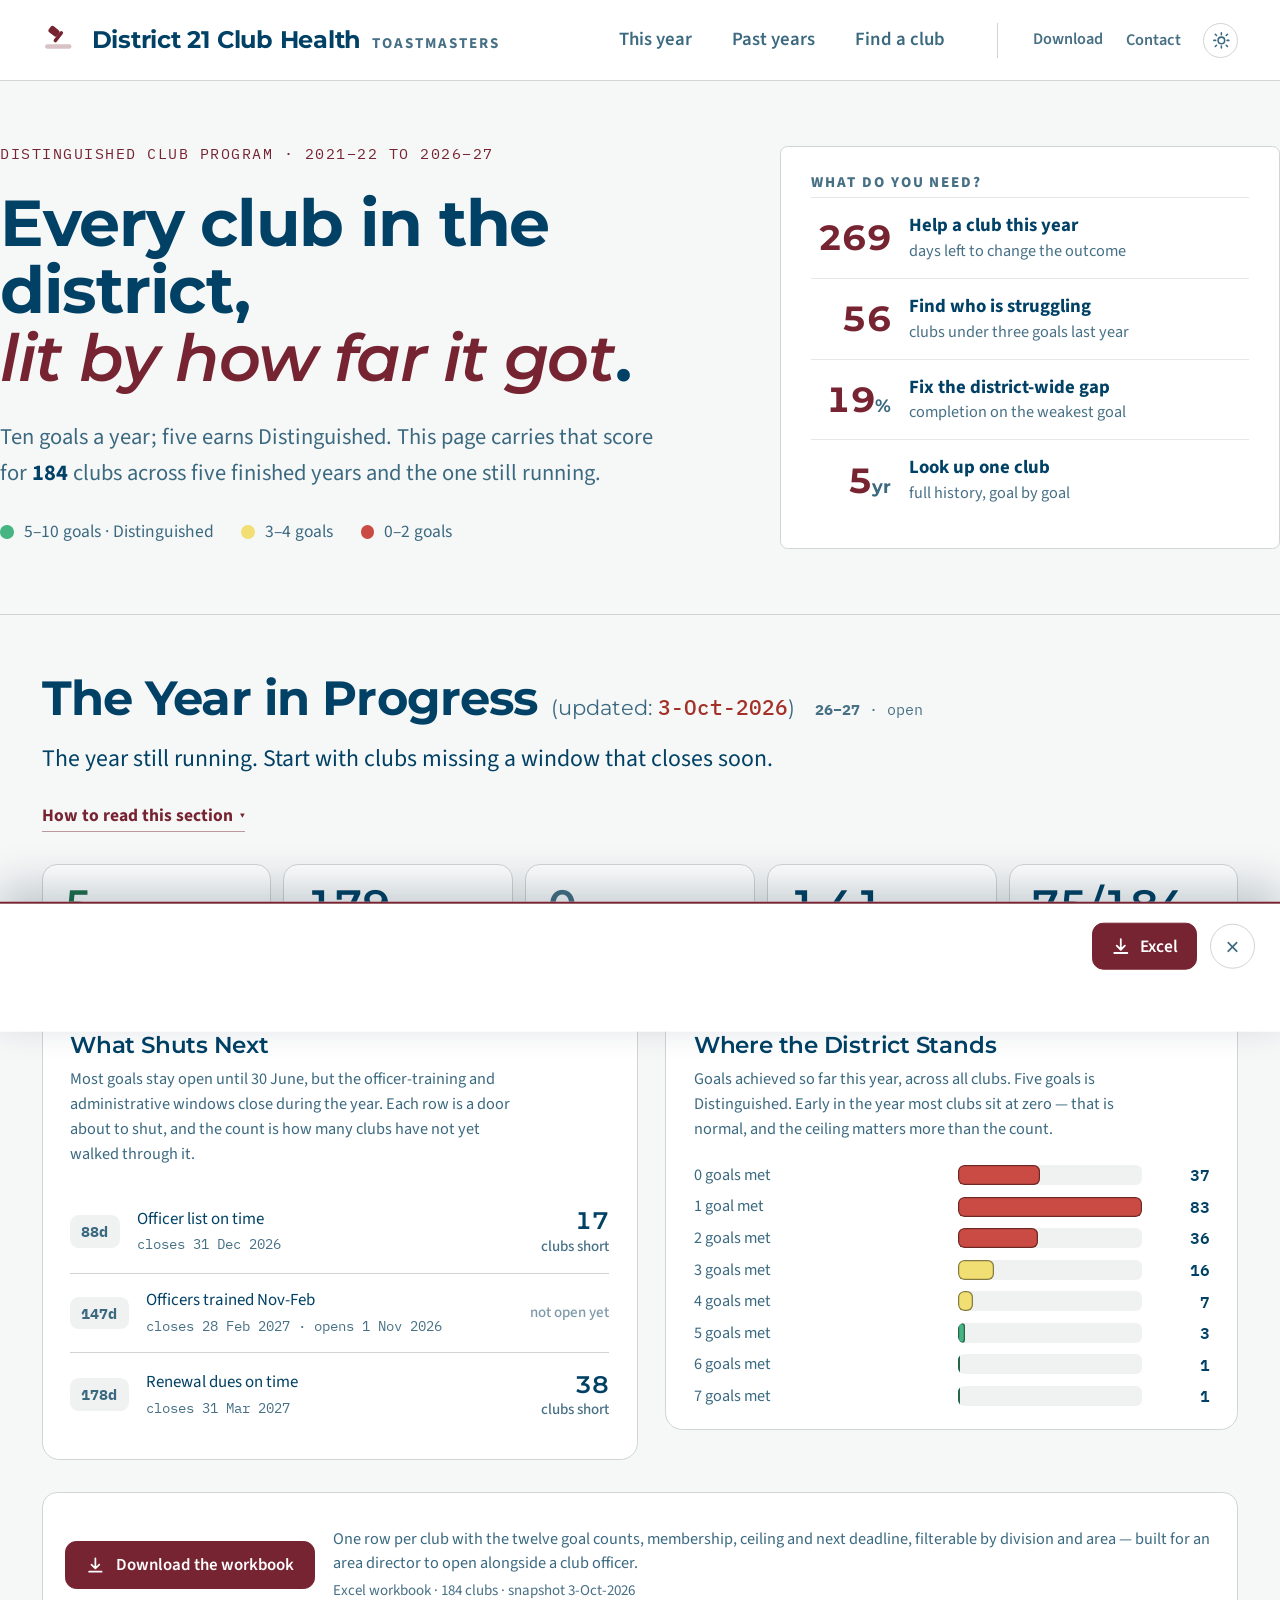
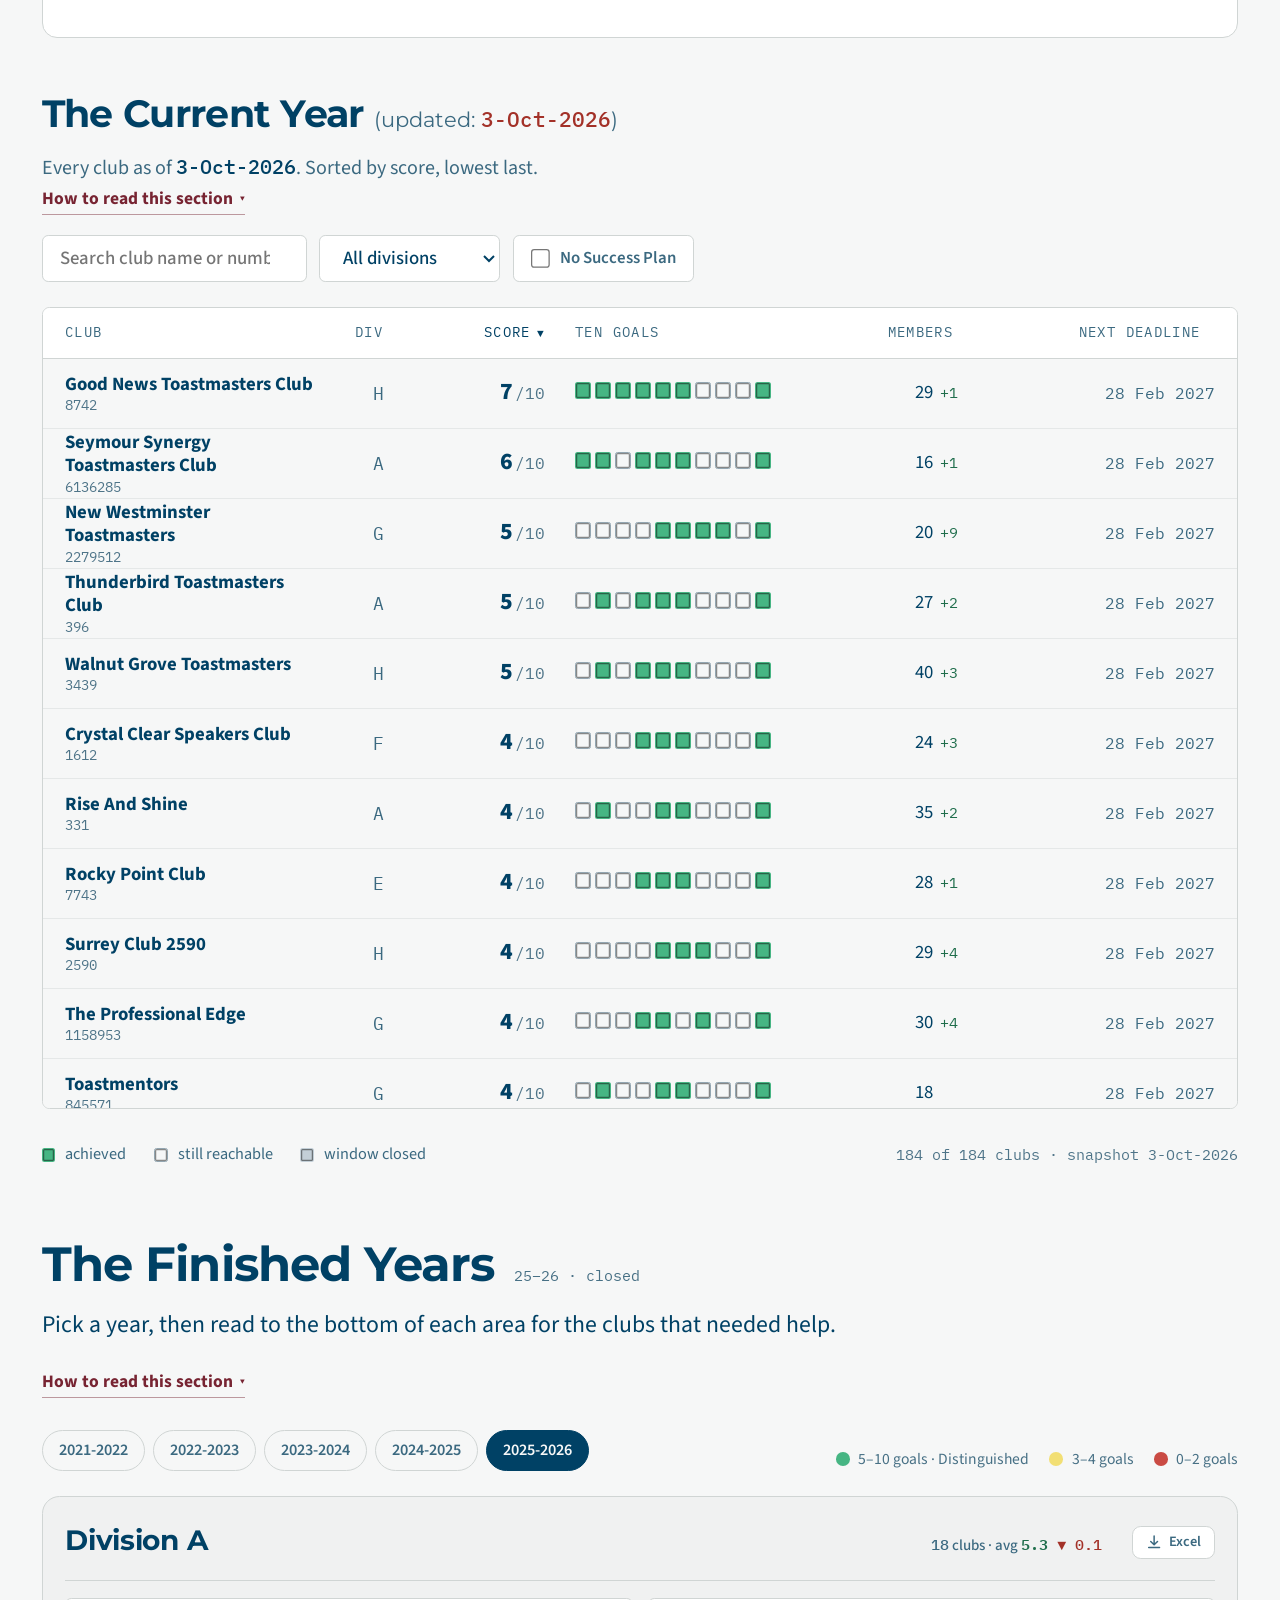
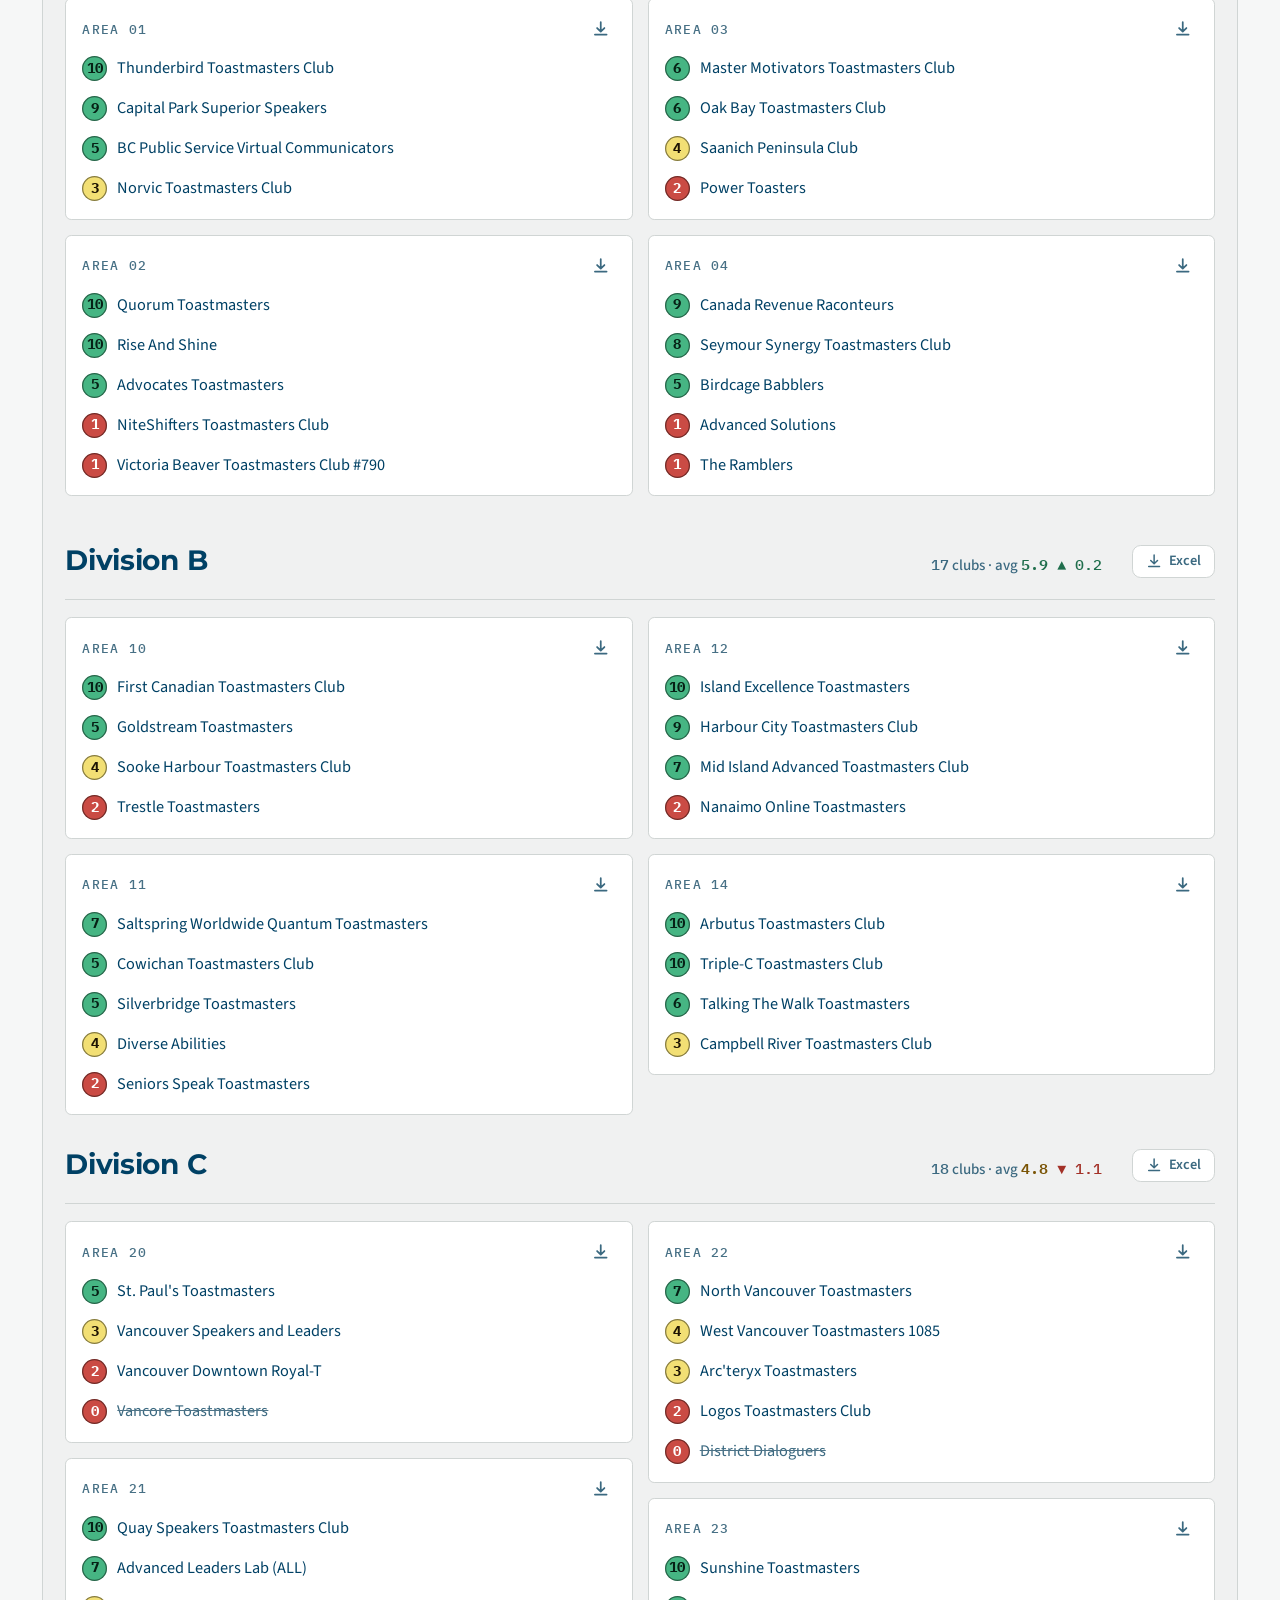
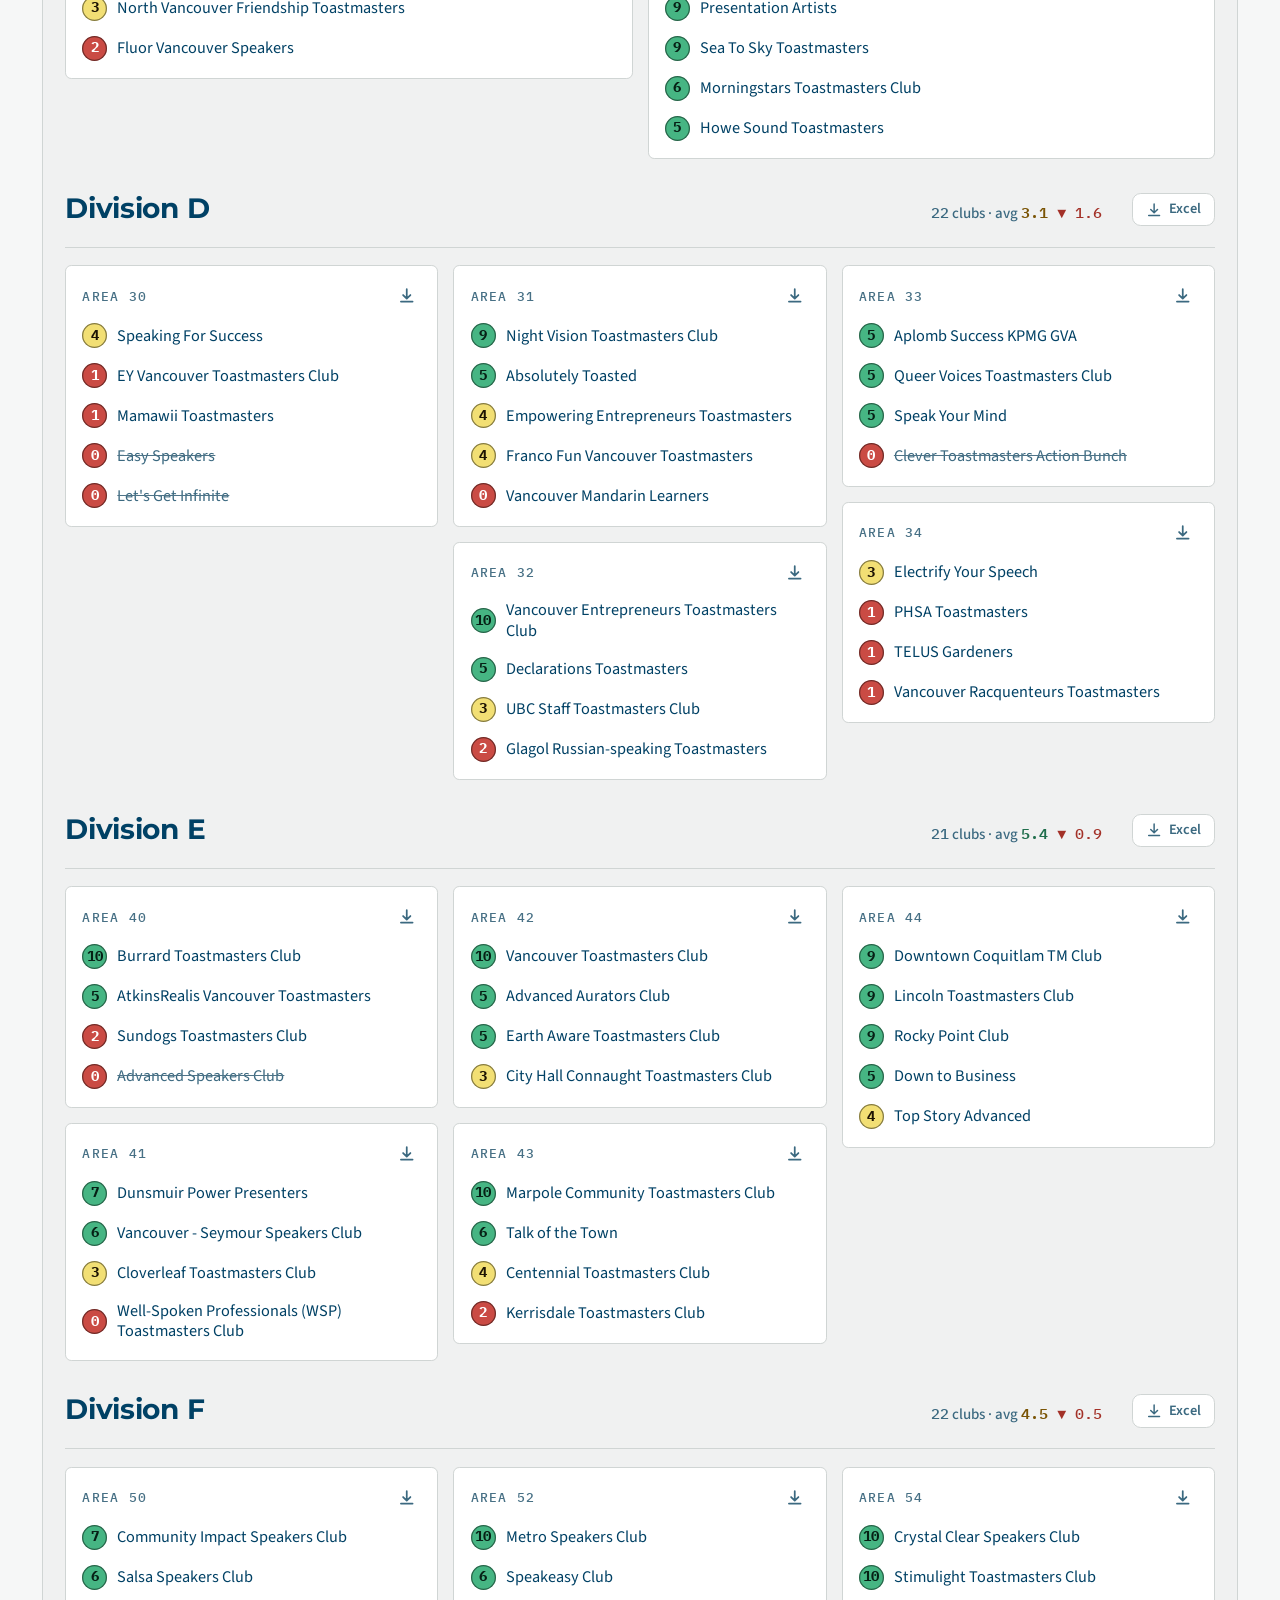
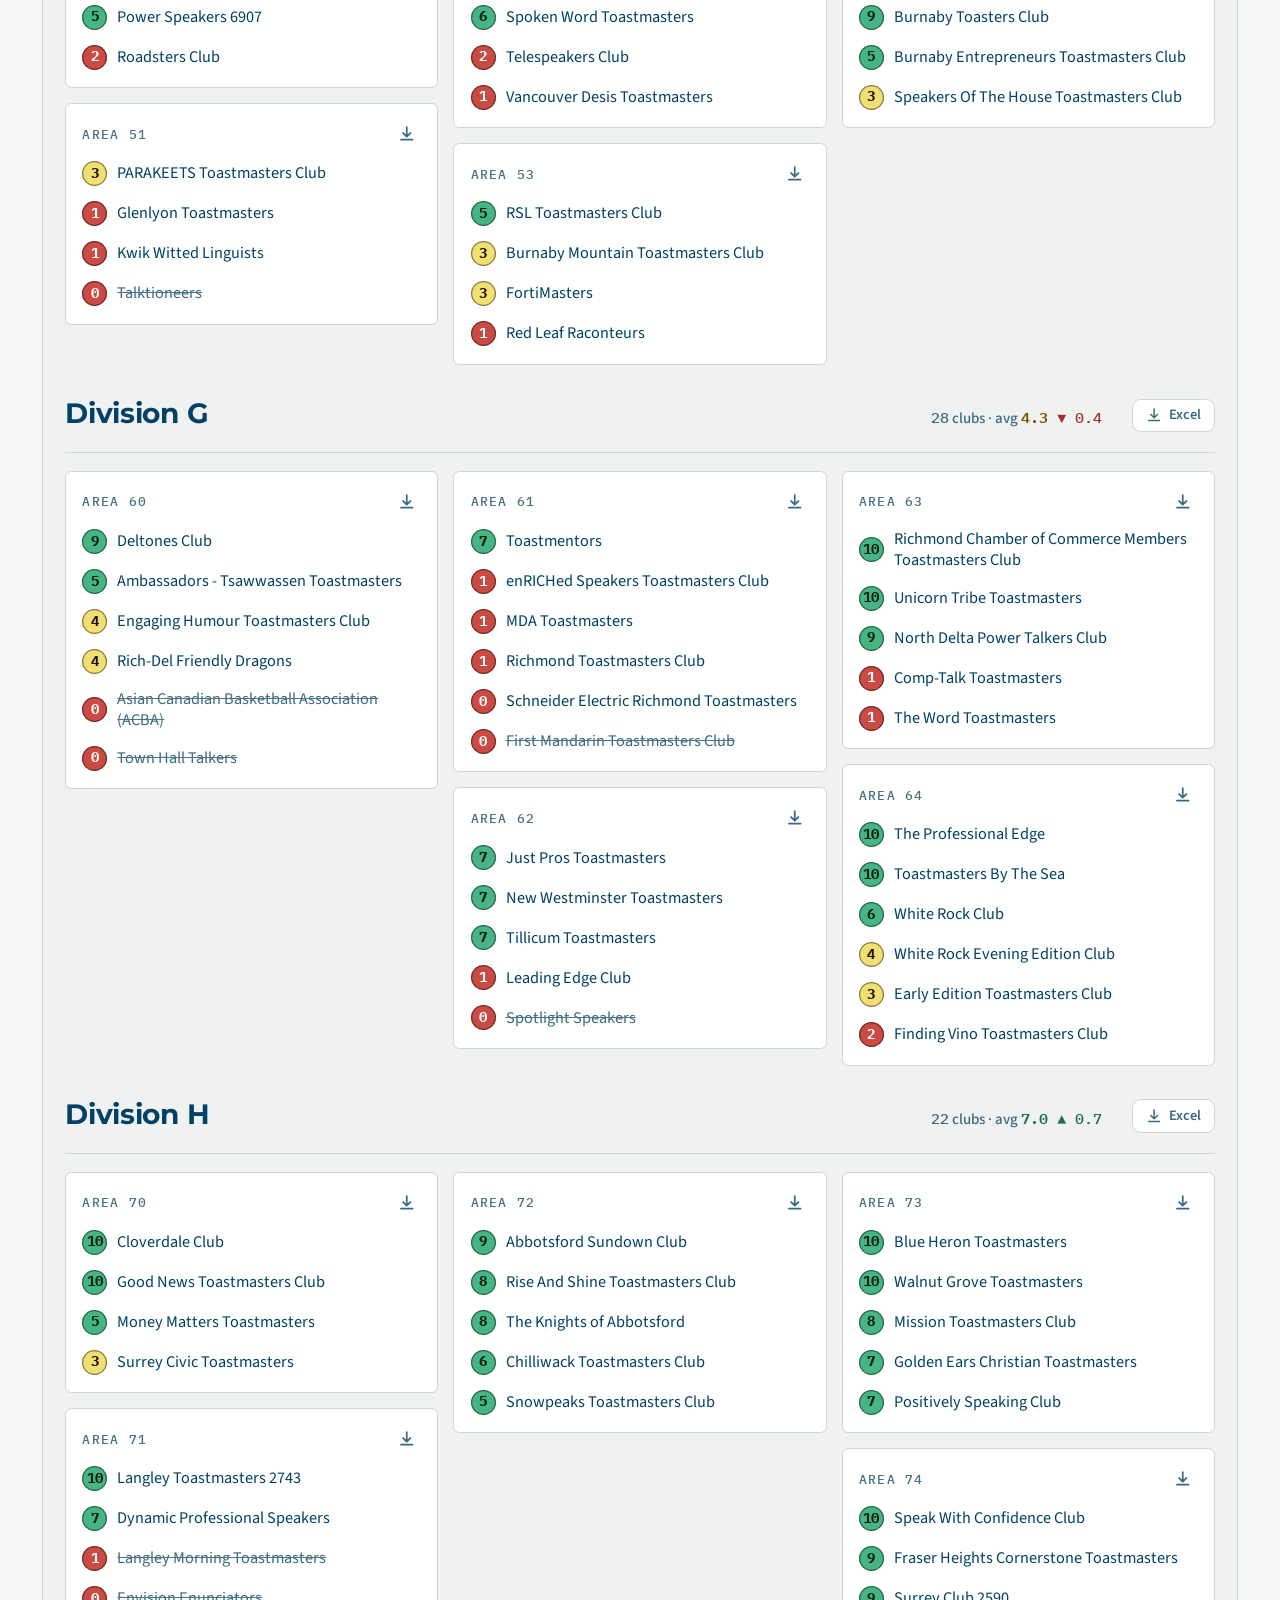
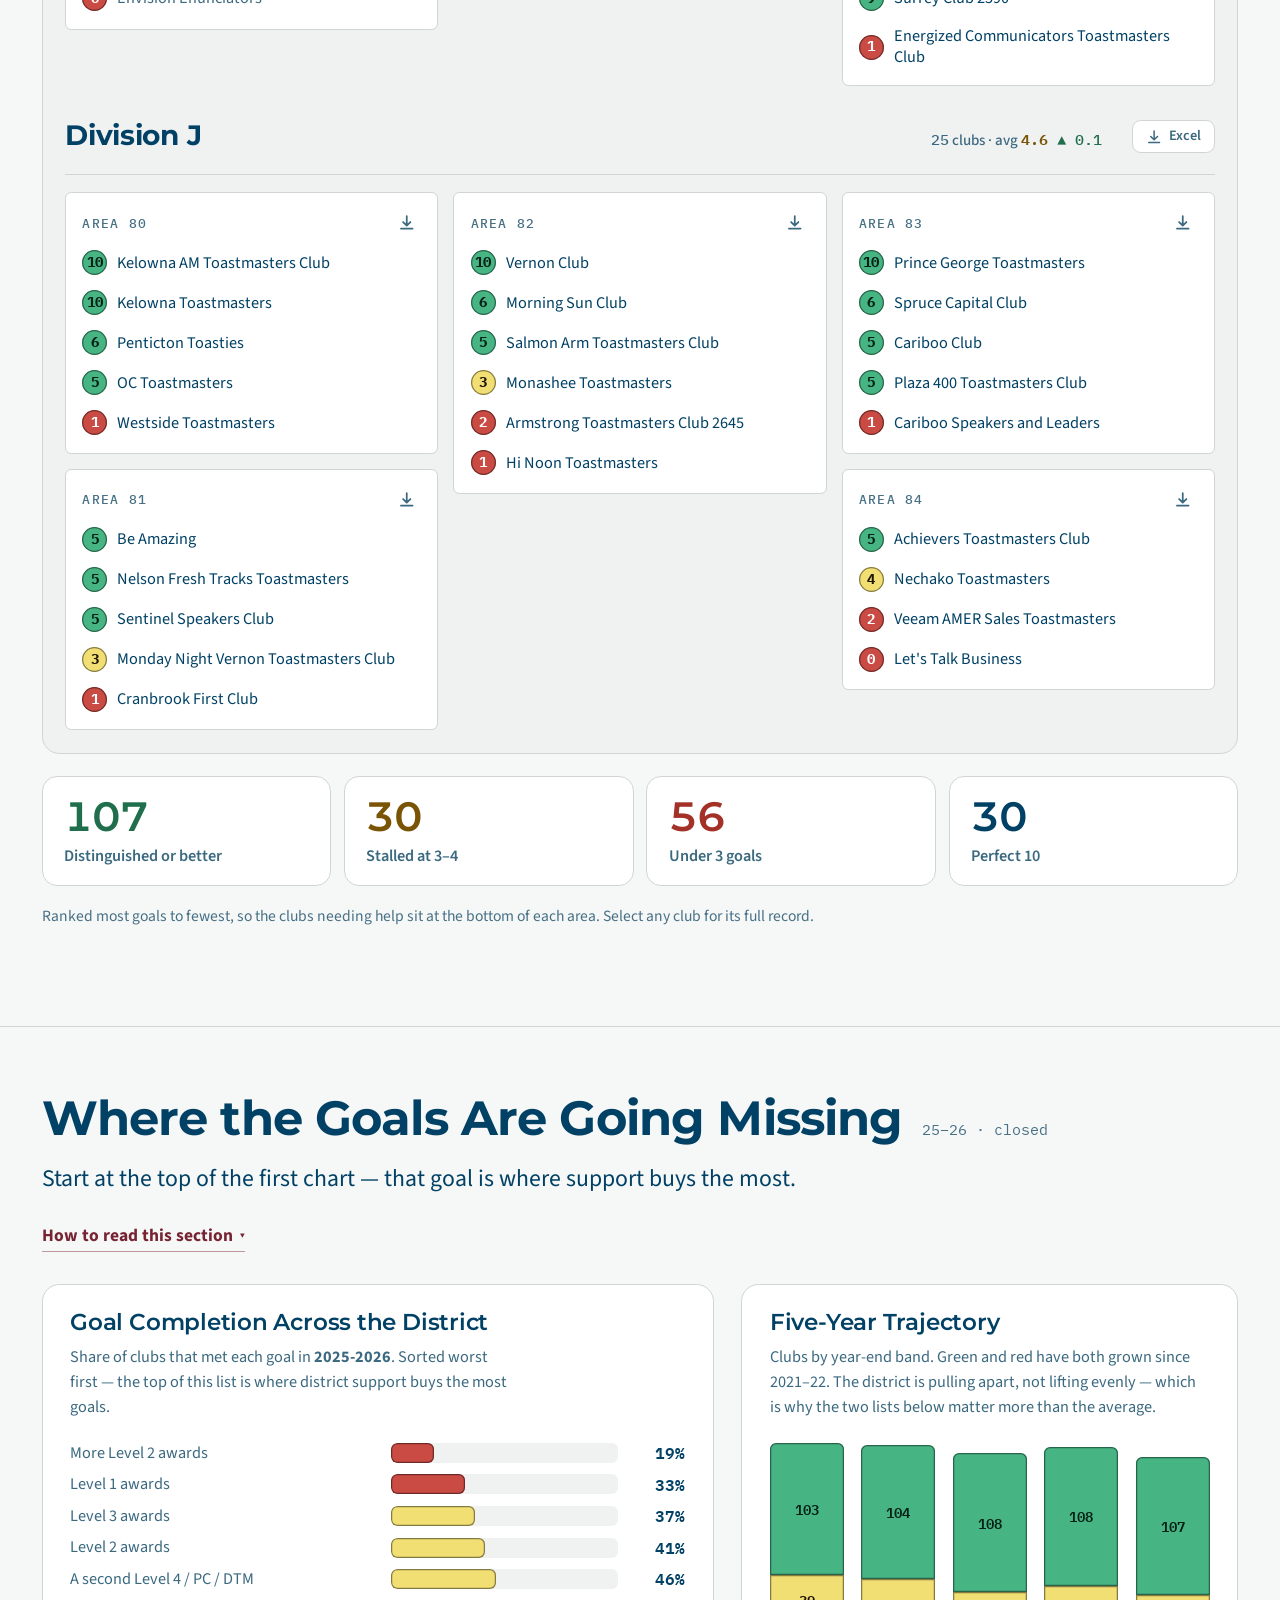
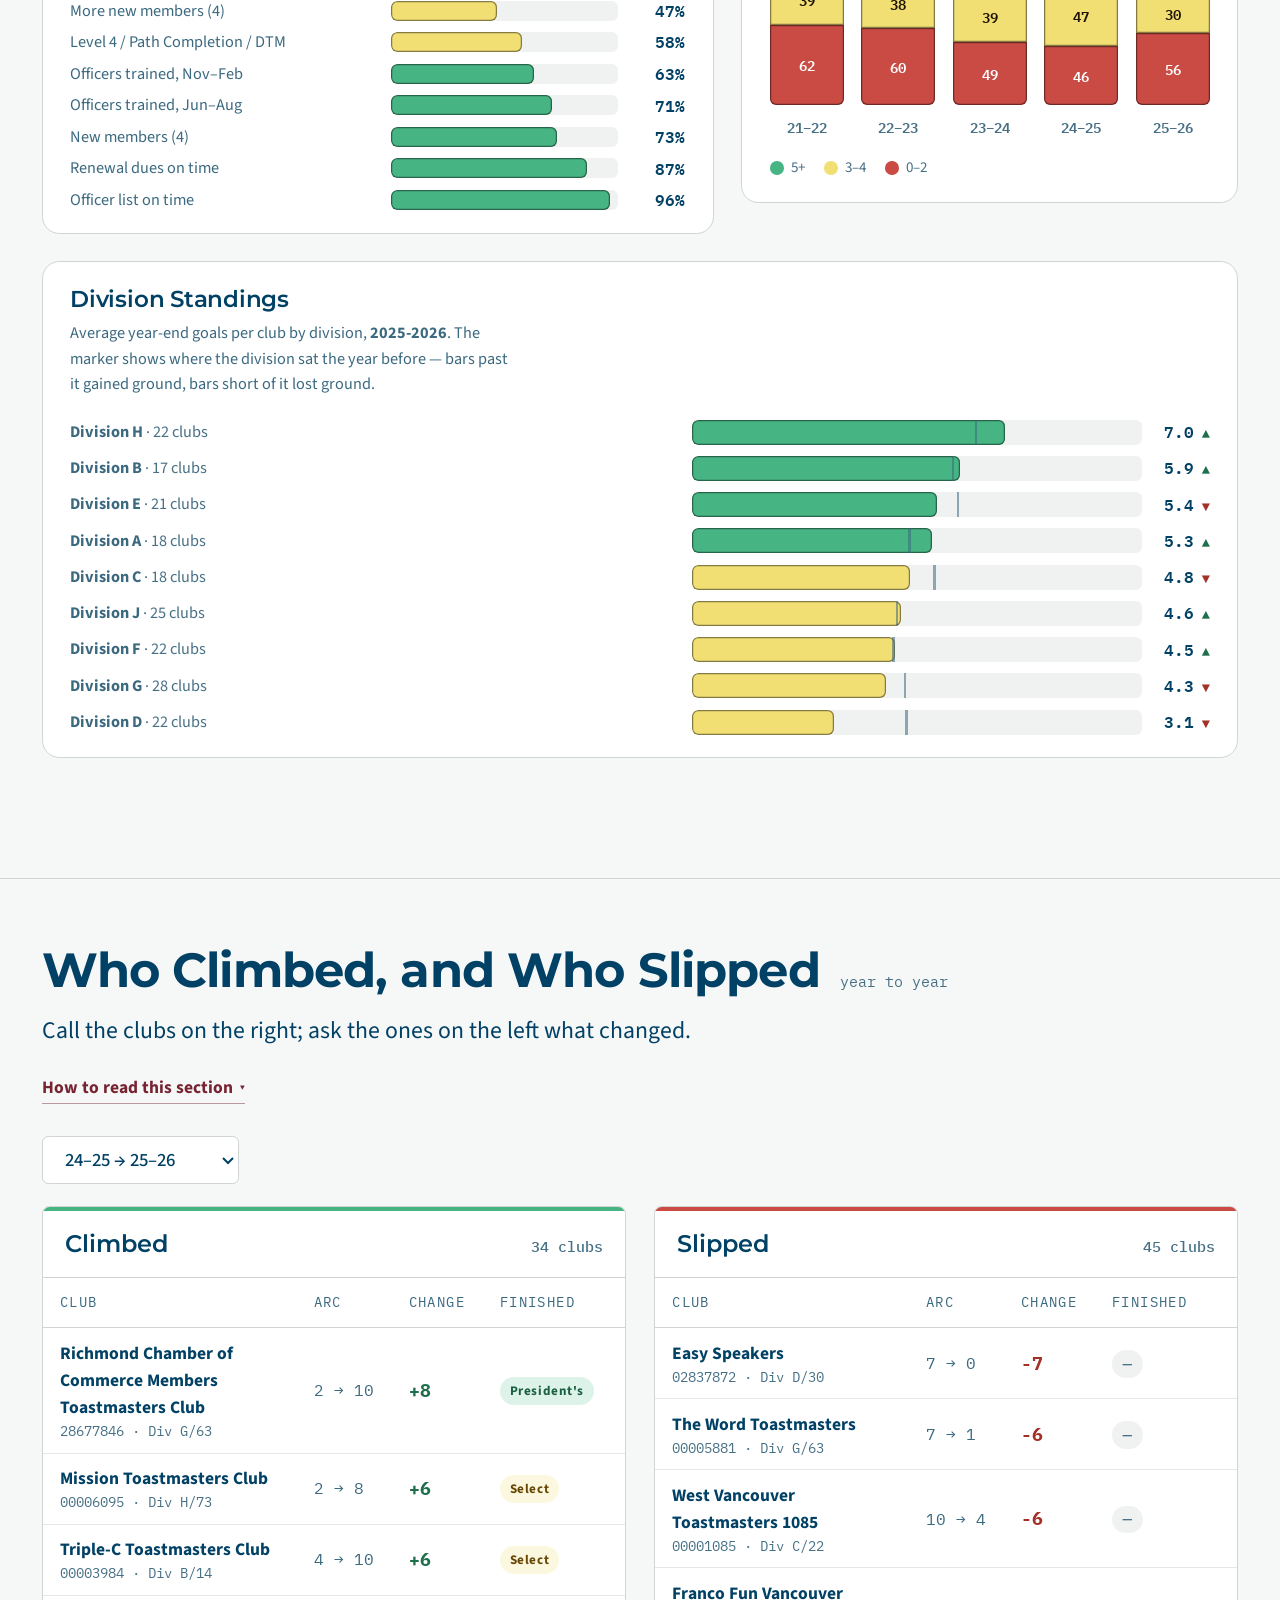
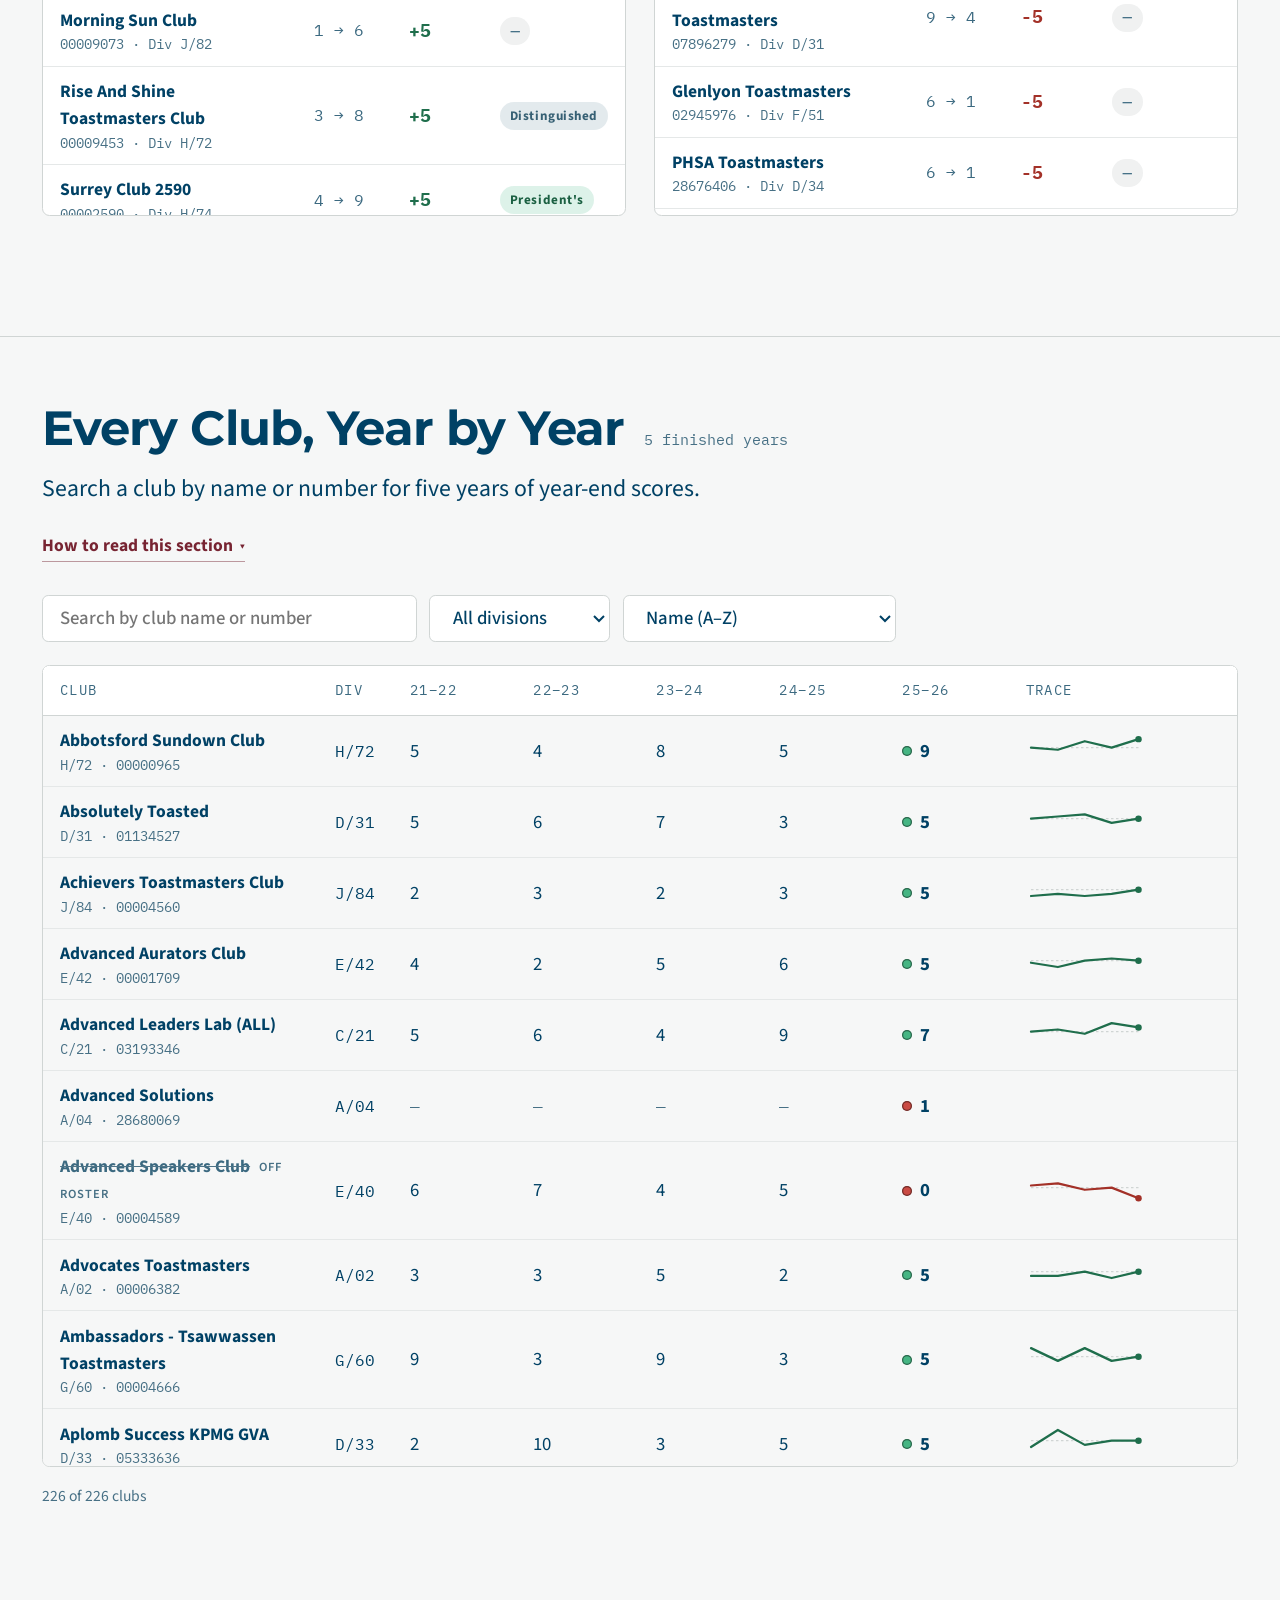
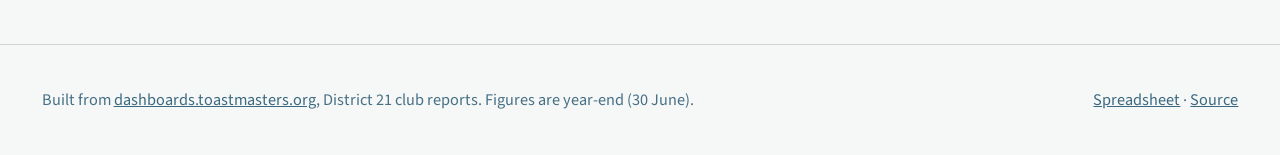
==== docs/index.html @ 50d3a698 "Refresh in-year data for October 2026" ====
<!doctype html>
<html lang="en">
<head>
<meta charset="utf-8">
<meta name="viewport" content="width=device-width,initial-scale=1">
<title>District 21 — Club Health Board</title>
<meta name="description" content="Five years of Distinguished Club Program results for every club in Toastmasters District 21.">
<script>(function(){try{var t=localStorage.getItem('d21-theme');
if(t==='light'||t==='dark')document.documentElement.setAttribute('data-theme',t);}catch(e){}})();</script>
<link rel="preconnect" href="https://fonts.googleapis.com">
<link rel="preconnect" href="https://fonts.gstatic.com" crossorigin>
<link href="https://fonts.googleapis.com/css2?family=Montserrat:wght@500;600;700;800&family=Source+Sans+3:wght@400;500;600;700&family=IBM+Plex+Mono:wght@400;500&display=swap" rel="stylesheet">
<link rel="stylesheet" href="styles.css?v=dae8cd0eb7">
<!-- Without these the fetches inside app.js cannot start until the script has
     downloaded and run. Preloading lets the data travel alongside it. -->
<link rel="preload" href="data.json?v=5744ca057e" as="fetch" type="application/json" crossorigin>
<link rel="preload" href="live.json?v=7c45f7542e" as="fetch" type="application/json" crossorigin>
<script>window.__ASSETS__={"styles.css":"styles.css?v=dae8cd0eb7","app.js":"app.js?v=03c140a18f","data.json":"data.json?v=5744ca057e","live.json":"live.json?v=7c45f7542e"};</script>
</head>
<body>

<header class="mast"><div class="wrap">
  <div class="brandmark">
    <svg class="gav" viewBox="0 0 32 32" fill="none" aria-hidden="true">
      <rect x="3" y="20" width="26" height="4.4" rx="2.2" fill="currentColor" opacity=".28"/>
      <rect x="14.4" y="6" width="3.4" height="13" rx="1.7" fill="currentColor" transform="rotate(38 16 12.5)"/>
      <rect x="6.5" y="3.4" width="10.5" height="7.4" rx="2.2" fill="currentColor" transform="rotate(38 11.75 7.1)"/>
    </svg>
    <div class="brandtext">
      <span class="brandname" id="brandName">District&nbsp;21 Club Health</span>
      <span class="brandorg" id="brandRegion">Toastmasters</span></div>
  </div>
  <div class="mastright">
    <!-- Three destinations, named for the task. Board and Movement are both
         retrospective and both sit under the year picker, so they share one. -->
    <nav class="mastnav" id="mastnav">
      <a href="#inyear">This year</a><a href="#board">Past years</a><a href="#clubs">Find a club</a>
    </nav>
    <div class="mastutil">
    <a id="sheet1" href="https://docs.google.com/spreadsheets/d/17Mz3T2skAokBOqEmiFIVnL2EV9Z5TNYI/edit?usp=sharing&amp;rtpof=true&amp;sd=true" rel="noopener">Download</a>
    <button class="contactbtn" id="contactbtn" type="button">Contact</button>
    <button class="themetoggle" id="themetoggle" type="button" aria-label="Switch to dark theme">
      <svg class="sun" viewBox="0 0 24 24" fill="none" stroke="currentColor" stroke-width="2"
        stroke-linecap="round" aria-hidden="true"><circle cx="12" cy="12" r="4.2"/>
        <path d="M12 2.4v2.3M12 19.3v2.3M4.2 4.2l1.6 1.6M18.2 18.2l1.6 1.6M2.4 12h2.3M19.3 12h2.3M4.2 19.8l1.6-1.6M18.2 5.8l1.6-1.6"/></svg>
      <svg class="moon" viewBox="0 0 24 24" fill="none" stroke="currentColor" stroke-width="2"
        stroke-linecap="round" stroke-linejoin="round" aria-hidden="true">
        <path d="M20.5 14.3A8.6 8.6 0 1 1 9.7 3.5a6.9 6.9 0 0 0 10.8 10.8Z"/></svg>
    </button>
    </div>
  </div>
</div></header>

<main>
<section class="wrap hero">
 <div class="herogrid">
  <div>
    <p class="eyebrow" id="heroEyebrow">Distinguished Club Program · 2021&ndash;22 to 2026&ndash;27</p>
    <h1>Every club in the district,<br><em>lit by how far it got</em>.</h1>
    <p class="lede">Ten goals a year; five earns Distinguished. This page carries that score for
    <b id="hClubs">&mdash;</b> clubs across five finished years and the one still running.</p>
    <div class="legendline">
      <span><i class="chip" style="background:var(--green)"></i>5&ndash;10 goals &middot; Distinguished</span>
      <span><i class="chip" style="background:var(--amber)"></i>3&ndash;4 goals</span>
      <span><i class="chip" style="background:var(--red)"></i>0&ndash;2 goals</span>
    </div>
  </div>

  <nav class="router" aria-label="What do you need">
    <p class="routerlab">What do you need?</p>
    <a class="route" href="#inyear">
      <span class="routen" id="rDays">&mdash;</span>
      <span class="routet"><b>Help a club this year</b>days left to change the outcome</span></a>
    <a class="route" href="#board">
      <span class="routen" id="rRed">&mdash;</span>
      <span class="routet"><b>Find who is struggling</b>clubs under three goals last year</span></a>
    <a class="route" href="#signals">
      <span class="routen" id="rGap">&mdash;</span>
      <span class="routet"><b>Fix the district-wide gap</b>completion on the weakest goal</span></a>
    <a class="route" href="#clubs">
      <span class="routen">5<u>yr</u></span>
      <span class="routet"><b>Look up one club</b>full history, goal by goal</span></a>
  </nav>
 </div>
</section>

<section class="wrap live" id="inyear">
  <div class="sechead">
    <div class="secheadrow"><h2>The Year in Progress <span class="updated">(updated:
      <b id="lvUpd">&mdash;</b>)</span></h2>
      <span class="secchip"><b id="lvPy"></b> &middot; open</span></div>
    <p class="instruct">The year still running. Start with clubs missing a window that closes soon.</p>
    <details class="howto"><summary>How to read this section</summary>
      <div class="howtobody">
        <p>This is the open program year as the dashboard reports it today; everything further down
        is finished history.</p>
        <p>A goal shown as unreachable cannot be recovered &mdash; the window it lived in has shut.</p>
      </div></details>
  </div>

  <div class="tally" id="lvTally" style="margin-bottom:26px"></div>

  <div class="livegrid">
    <div class="chartcard">
      <h3>What Shuts Next</h3>
      <p class="cap">Most goals stay open until 30 June, but the officer-training and administrative windows close
      during the year. Each row is a door about to shut, and the count is how many clubs have not yet walked
      through it.</p>
      <div class="dl" id="lvDl"></div>
    </div>
    <div class="chartcard">
      <h3>Where the District Stands</h3>
      <p class="cap">Goals achieved so far this year, across all clubs. Five goals is Distinguished. Early in the
      year most clubs sit at zero &mdash; that is normal, and the ceiling matters more than the count.</p>
      <div class="bars" id="lvBars"></div>
    </div>
  </div>

  <div class="dlbar">
    <a class="dlbtn" id="lvXlsx" href="inyear.xlsx">
      <svg viewBox="0 0 24 24" fill="none" stroke="currentColor" stroke-width="2.2" stroke-linecap="round"
        stroke-linejoin="round" aria-hidden="true"><path d="M12 3v12M7 11l5 5 5-5M4 20h16"/></svg>
      Download the workbook</a>
    <p class="dlwhy">One row per club with the twelve goal counts, membership, ceiling and next
    deadline, filterable by division and area &mdash; built for an area director to open alongside a
    club officer. <span id="lvXlsxMeta" class="dlmeta"></span></p>
  </div>

  <div class="sechead sub withctl" style="margin-top:44px">
    <div>
      <div class="secheadrow"><h2>The Current Year <span class="updated">(updated:
        <b id="cyUpd">&mdash;</b>)</span></h2></div>
      <p class="instruct">Every club as of <b id="cyAsof">&mdash;</b>. Sorted by score, lowest last.</p>
      <details class="howto"><summary>How to read this section</summary>
        <div class="howtobody">
          <p>Ten squares per club, one per DCP goal: filled means achieved, outlined means still
          reachable, flat means the window has closed for good.</p>
          <p>Figures follow the dashboard's own count, in which the two officer-training rows earn a
          single goal, as do the two administrative rows. Select any row for the club's full record,
          including its Club Success Plan and the best result still open to it.</p>
          <p><b>No Success Plan</b> narrows the table to clubs the dashboard has not yet recorded a
          Club Success Plan for. It is a prerequisite for every recognition level, so a club without
          one cannot be Distinguished however many goals it meets.</p>
        </div></details>
    </div>
    <div class="toolbar">
      <label class="sr" for="lq">Search clubs</label>
      <input type="search" id="lq" placeholder="Search club name or number">
      <label class="sr" for="lfdiv">Division</label><select id="lfdiv"></select>
      <label class="lvtog"><input type="checkbox" id="lfcsp">No Success Plan</label>
    </div>
  </div>
  <div class="panel lvpanel stick"><div class="scroller" style="max-height:640px">
    <table><thead><tr>
      <th data-k="name" tabindex="0">Club<span class="ar">▲</span></th>
      <th data-k="div"  tabindex="0">Div<span class="ar">▲</span></th>
      <th data-k="met"  tabindex="0">Score<span class="ar">▲</span></th>
      <th>Ten goals</th>
      <th data-k="mem"  tabindex="0">Members<span class="ar">▲</span></th>
      <th data-k="nd"   tabindex="0">Next deadline<span class="ar">▲</span></th>
      </tr></thead><tbody id="lvtb"></tbody></table>
  </div></div>
  <div class="lvfoot">
    <div class="livekey">
      <span><span class="pip" data-s="m"></span> achieved</span>
      <span><span class="pip" data-s="o"></span> still reachable</span>
      <span><span class="pip" data-s="d"></span> window closed</span>
    </div>
    <p class="lvcount" id="lvNote"></p>
  </div>
</section>

<section class="wrap board" id="board">
  <div class="sechead">
    <div class="secheadrow"><h2>The Finished Years</h2>
      <span class="secchip" id="bdChip"></span></div>
    <p class="instruct">Pick a year, then read to the bottom of each area for the clubs that needed help.</p>
    <details class="howto"><summary>How to read this section</summary>
      <div class="howtobody">
        <p>Every club's score at the close of the chosen year, nested under the division and area that
        supported it <em>in that year</em> and ranked most goals to fewest within each area.</p>
        <p>Toastmasters realigns divisions and areas each July, so a club may sit somewhere else on
        today's dashboard &mdash; open any club to see where it is now.</p>
        <p>A <s>struck-through name</s> is a club the district no longer has &mdash; closed, merged
        or moved out since. Its score for that year still stands and is still counted here.</p>
      </div></details>
  </div>
  <div class="boardhead">
    <div class="scrub" id="scrub" role="group" aria-label="Program year"></div>
    <div class="legend">
      <span><i class="chip" style="background:var(--green)"></i>5&ndash;10 goals · Distinguished</span>
      <span><i class="chip" style="background:var(--amber)"></i>3&ndash;4 goals</span>
      <span><i class="chip" style="background:var(--red)"></i>0&ndash;2 goals</span>
    </div>
  </div>
  <div class="grid" id="grid" aria-label="Clubs by division and area, year-end DCP score"></div>
  <div class="tally" id="tally"></div>
  <p class="note">Ranked most goals to fewest, so the clubs needing help sit at the bottom of each area. Select any club for its full record.</p>
</section>

<section class="wrap sec" id="signals">
  <div class="sechead">
    <div class="secheadrow"><h2>Where the Goals Are Going Missing</h2>
      <span class="secchip" id="sgChip"></span></div>
    <p class="instruct">Start at the top of the first chart &mdash; that goal is where support buys the most.</p>
    <details class="howto"><summary>How to read this section</summary>
      <div class="howtobody">
        <p>Knowing <em>which</em> of the ten goals the district keeps failing is the difference between a
        pep talk and a plan: training and officer paperwork are fixed at district level, education
        awards are fixed club by club.</p>
      </div></details>
  </div>
  <div class="charts">
    <div class="chartcard">
      <h3>Goal Completion Across the District</h3>
      <p class="cap">Share of clubs that met each goal in <b id="ggYear"></b>. Sorted worst first &mdash; the top of
      this list is where district support buys the most goals.</p>
      <div class="bars" id="goalgap"></div>
    </div>
    <div class="chartcard">
      <h3>Five-Year Trajectory</h3>
      <p class="cap">Clubs by year-end band. Green and red have both grown since 2021&ndash;22. The district is
      pulling apart, not lifting evenly &mdash; which is why the two lists below matter more than the average.</p>
      <div class="stack" id="trend"></div>
      <div id="trendlabs" style="display:flex;gap:14px"></div>
      <div class="chartkey">
        <span><i class="chip" style="background:var(--green)"></i>5+</span>
        <span><i class="chip" style="background:var(--amber)"></i>3&ndash;4</span>
        <span><i class="chip" style="background:var(--red)"></i>0&ndash;2</span>
      </div>
    </div>
    <div class="chartcard span2">
      <h3>Division Standings</h3>
      <p class="cap">Average year-end goals per club by division, <b id="dvYear"></b>. The marker shows where the
      division sat the year before &mdash; bars past it gained ground, bars short of it lost ground.</p>
      <div class="bars" id="divbars"></div>
    </div>
  </div>
</section>

<section class="wrap sec" id="movement">
  <div class="sechead">
    <div class="secheadrow"><h2>Who Climbed, and Who Slipped</h2>
      <span class="secchip">year to year</span></div>
    <p class="instruct">Call the clubs on the right; ask the ones on the left what changed.</p>
    <details class="howto"><summary>How to read this section</summary>
      <div class="howtobody">
        <p>Climbed is a club that finished under five goals and then beat that score; slipped is a club
        that was above five and fell back. Five is the Distinguished threshold, which is why it is the
        pivot.</p>
        <p>A club can appear on both lists in different years &mdash; that volatility is a finding, not an
        error.</p>
      </div></details>
  </div>
  <div class="toolbar">
    <label class="sr" for="mvyear">Transition</label>
    <select id="mvyear"></select>
  </div>
  <div class="pair">
    <div class="panel"><div class="rule up"></div>
      <div class="panelhead"><h3>Climbed</h3><span class="cnt" id="impcnt"></span></div>
      <div class="scroller"><table><thead><tr><th>Club</th><th>Arc</th><th>Change</th><th>Finished</th></tr></thead>
      <tbody id="imptb"></tbody></table></div>
    </div>
    <div class="panel"><div class="rule down"></div>
      <div class="panelhead"><h3>Slipped</h3><span class="cnt" id="deccnt"></span></div>
      <div class="scroller"><table><thead><tr><th>Club</th><th>Arc</th><th>Change</th><th>Finished</th></tr></thead>
      <tbody id="dectb"></tbody></table></div>
    </div>
  </div>
</section>

<section class="wrap sec" id="clubs">
  <div class="sechead">
    <div class="secheadrow"><h2>Every Club, Year by Year</h2>
      <span class="secchip" id="clChip"></span></div>
    <p class="instruct">Search a club by name or number for five years of year-end scores.</p>
    <details class="howto"><summary>How to read this section</summary>
      <div class="howtobody">
        <p>The trace shows the shape of each club's run &mdash; steady, spiking or sliding &mdash; against a
        dashed line at five goals. Dashes mark years before the club chartered.</p>
        <p>A <s>struck-through name</s> marked <b>off roster</b> is a club the district no longer
        has &mdash; closed, merged or moved out since. Its scores still stand.</p>
        <p>Select any row for its full goal detail, year by year.</p>
      </div></details>
  </div>
  <div class="toolbar">
    <label class="sr" for="q">Search clubs</label>
    <input type="search" id="q" placeholder="Search by club name or number">
    <label class="sr" for="fdiv">Division</label><select id="fdiv"></select>
    <label class="sr" for="fsort">Sort</label>
    <select id="fsort">
      <option value="name">Name (A–Z)</option>
      <option value="last">Latest score (high–low)</option>
      <option value="lastasc">Latest score (low–high)</option>
      <option value="swing">Biggest 5-year swing</option>
    </select>
  </div>
  <div class="panel clubpanel stick"><div class="scroller" style="max-height:640px">
    <table><thead><tr><th>Club</th><th>Div</th><th class="yrcell" id="yh1"></th>
    <th class="yrcell" id="yh2"></th><th class="yrcell" id="yh3"></th>
    <th class="yrcell" id="yh4"></th><th class="yrcell" id="yh5"></th><th>Trace</th></tr></thead>
    <tbody id="clubtb"></tbody></table>
  </div></div>
  <p class="note" id="clubnote"></p>
</section>
</main>

<div class="detail" id="detail" role="dialog" aria-modal="false" aria-labelledby="dname">
  <div class="dactions">
    <button class="dxbtn" id="ddl" type="button" aria-label="Download this club as an Excel workbook">
      <svg viewBox="0 0 24 24" fill="none" stroke="currentColor" stroke-width="2.2" stroke-linecap="round"
        stroke-linejoin="round" aria-hidden="true"><path d="M12 3v12M7 11l5 5 5-5M4 20h16"/></svg>
      Excel</button>
    <button class="dclose" id="dclose" aria-label="Close club detail">&times;</button>
  </div>
  <div class="dtop"><h3 id="dname"></h3><div class="dsub" id="dsub"></div>
    <div class="dyears" id="dyears" role="group" aria-label="Program year"></div></div>
  <div class="dgrid" id="dgrid"></div>
  <div class="goalwrap"><div id="dgoals"></div></div>
</div>


<div class="modalveil" id="contactVeil" hidden></div>
<div class="modal" id="contactModal" role="dialog" aria-modal="true"
     aria-labelledby="contactTitle" hidden>
  <div class="modalhead">
    <h3 id="contactTitle">Contact</h3>
    <button class="dclose" id="contactClose" type="button" aria-label="Close">&times;</button>
  </div>
  <form id="contactForm" novalidate>
    <label class="fld"><span>Name</span>
      <input type="text" id="cfName" name="name" autocomplete="name" required></label>
    <label class="fld"><span>Email</span>
      <input type="email" id="cfEmail" name="email" autocomplete="email" required></label>
    <label class="fld"><span>Subject</span>
      <input type="text" id="cfSubject" name="subject" required></label>
    <label class="fld"><span>Message</span>
      <textarea id="cfBody" name="body" rows="6" required></textarea></label>
    <label class="fld"><span id="cfSumLabel">Spam check</span>
      <input type="text" id="cfSum" inputmode="numeric" autocomplete="off" required
             aria-describedby="cfSumHint"></label>
    <p class="fldhint" id="cfSumHint">A quick sum, to keep robots out.</p>
    <!-- a field no person sees; anything that fills it is automated -->
    <input type="text" id="cfHoney" name="website" tabindex="-1" autocomplete="off"
           aria-hidden="true" class="honey">
    <p class="formmsg" id="cfMsg" role="status" aria-live="polite"></p>
    <div class="formfoot">
      <button type="submit" class="dxbtn" id="cfSend">Send</button>
    </div>
  </form>
</div>

<footer class="foot"><div class="wrap">
  <div>Built from <a href="https://dashboards.toastmasters.org/District.aspx?id=21" id="footDash">dashboards.toastmasters.org</a>,
  <span id="footSource">District 21</span> club reports. Figures are year-end (30 June).</div>
  <div><a id="sheet2" href="https://docs.google.com/spreadsheets/d/17Mz3T2skAokBOqEmiFIVnL2EV9Z5TNYI/edit?usp=sharing&amp;rtpof=true&amp;sd=true" rel="noopener">Spreadsheet</a> &middot;
  <a href="https://github.com/adrianwongstudio/d21-dcp" id="footRepo">Source</a></div>
</div></footer>

<script src="app.js?v=03c140a18f" defer></script>
</body>
</html>
---- docs/styles.css ----
:root{
  /* Toastmasters brand palette (Brand Manual p.14): True Maroon #772432,
     Loyal Blue #004165, Cool Gray #A9B2B1, Happy Yellow #F2DF74. The neutrals
     below are tints of Cool Gray and the ink is Loyal Blue. Happy Yellow is an
     accent only — at 1.35:1 on white a yellow fill has no shape, so it never
     carries a status. Green, amber and red stay functional colours: the manual
     does not legislate status, and the board's traffic-light reading depends
     on them staying distinct. */
  --paper:#F6F7F7; --sunk:#F0F1F1; --card:#FFFFFF;
  --line:#D0D5D4; --line-soft:#E5E8E8;
  --ink:#004165; --ink2:#3B6980; --muted:#477085; --ink4:#4E7488;
  --accent:#F2DF74; --accent-wash:rgba(242,223,116,.35);
  --badge-green:#1B6042; --badge-amber:#684704; --badge-neutral:#366074;
  /* Maroon carries "you can act here". --maroon is the fill and always takes
     white text; --maroon-ink is the same brand read as type, dark enough to
     clear 4.5:1 on the page ground. Never write --maroon into a color:. */
  --maroon:#772432; --maroon-ink:#772432;
  --maroon-wash:rgba(119,36,50,.10); --maroon-rule:rgba(119,36,50,.45);
  /* One hue per status across both themes; only lightness moves. Red is a
     shade under the handoff's #D2564F: white on that measured 4.08:1, and the
     lamps and badges that carry it are small bold type, not large. The fills are
     shared, so a lamp is the same green on paper and on ink. The -on values are
     the text that sits ON a fill — amber never takes white — and the -ink
     values are the same status read as type against the page. */
  /* Happy Yellow as issued. It is only 1.19:1 against a near-white track, so
     on paper every status fill carries a hairline edge — barely there on green
     and red, and the thing that gives the yellow a shape at all. On the ink
     ground the fills are already 13:1, so there is no edge in dark mode. */
  --green:#46B583; --amber:#F2DF74; --red:#CA4B44; --dead:#556A77;
  --fill-edge:rgba(0,0,0,.45);
  --green-on:#062015; --amber-on:#1E1403; --red-on:#FFFFFF;
  --green-ink:#1F6E4C; --amber-ink:#7A5405; --red-ink:#A33128;
  --red-wash:rgba(210,86,79,.13);
  --lampoff:#D3DCE2; --pip-closed:#C3CFD7; --pip-open:#93A6B1;
  /* Elevation is --card against --paper plus a hairline, nothing else. */
  --shadow:none;
}
@media (prefers-color-scheme:dark){:root:not([data-theme="light"]){
  --paper:#00121C; --sunk:#001622; --card:#001B2A;
  --line:rgba(255,255,255,.10); --line-soft:rgba(255,255,255,.06);
  --ink:#F5F6F6; --ink2:#BEC5C4; --muted:#A9B2B1; --ink4:#A9B2B1;
  --accent:#F2DF74; --accent-wash:rgba(242,223,116,.16);
  --badge-green:var(--green-ink); --badge-amber:var(--amber-ink); --badge-neutral:var(--ink2);
  --maroon:#772432; --maroon-ink:#B4878E;
  --maroon-wash:rgba(180,135,142,.14); --maroon-rule:rgba(180,135,142,.5);
  --green:#46B583; --amber:#F2DF74; --red:#CA4B44; --dead:#5C6E7A;
  --fill-edge:transparent;
  --green-on:#062015; --amber-on:#1E1403; --red-on:#FFFFFF;
  --green-ink:#7FD3AB; --amber-ink:#F2DF74; --red-ink:#EE8B84;
  --red-wash:rgba(210,86,79,.16);
  --lampoff:#2A3945; --pip-closed:#2A3945; --pip-open:#5C6E7A;
  --shadow:none;
}}
:root[data-theme="dark"]{
  --paper:#00121C; --sunk:#001622; --card:#001B2A;
  --line:rgba(255,255,255,.10); --line-soft:rgba(255,255,255,.06);
  --ink:#F5F6F6; --ink2:#BEC5C4; --muted:#A9B2B1; --ink4:#A9B2B1;
  --accent:#F2DF74; --accent-wash:rgba(242,223,116,.16);
  --badge-green:var(--green-ink); --badge-amber:var(--amber-ink); --badge-neutral:var(--ink2);
  --maroon:#772432; --maroon-ink:#B4878E;
  --maroon-wash:rgba(180,135,142,.14); --maroon-rule:rgba(180,135,142,.5);
  --green:#46B583; --amber:#F2DF74; --red:#CA4B44; --dead:#5C6E7A;
  --fill-edge:transparent;
  --green-on:#062015; --amber-on:#1E1403; --red-on:#FFFFFF;
  --green-ink:#7FD3AB; --amber-ink:#F2DF74; --red-ink:#EE8B84;
  --red-wash:rgba(210,86,79,.16);
  --lampoff:#2A3945; --pip-closed:#2A3945; --pip-open:#5C6E7A;
  --shadow:none;
}
*{box-sizing:border-box}
html{-webkit-text-size-adjust:100%}
body{margin:0;background:var(--paper);color:var(--ink);
  font-family:"Source Sans 3","Segoe UI",Arial,sans-serif;
  font-size:16px;line-height:1.55;-webkit-font-smoothing:antialiased}
h1,h2,h3{font-family:Montserrat,"Segoe UI",Arial,sans-serif;font-weight:600;line-height:1.08;margin:0}
a{color:inherit}
.wrap{max-width:1180px;margin:0 auto;padding:0 clamp(20px,2.6vw,40px)}

/* ---------- masthead ---------- */
/* Three task-named destinations carry the nav. Everything else — the
   spreadsheet, Contact, the theme — is a utility, and sits behind a rule at a
   smaller size so it cannot compete with them. */
.mast{border-bottom:1px solid var(--line);background:var(--card)}
.mast .wrap{display:flex;align-items:center;justify-content:space-between;gap:20px;
  min-height:64px;padding-block:0;flex-wrap:wrap}
.brandmark{display:flex;align-items:center;gap:14px;min-width:0;text-decoration:none;color:inherit}
.gav{width:26px;height:26px;flex:none;color:var(--maroon-ink)}
/* One line, baseline-aligned: the title and the organisation read as a single
   wordmark rather than an eyebrow stacked over a heading. */
.brandtext{display:flex;align-items:baseline;gap:9px;min-width:0;flex-wrap:wrap}
.brandname{font-family:Montserrat,"Segoe UI",Arial,sans-serif;font-size:19px;font-weight:700;
  letter-spacing:-.01em;color:var(--ink);white-space:nowrap}
.brandorg{font-size:12px;font-weight:700;letter-spacing:.13em;text-transform:uppercase;color:var(--muted)}
.mastright{display:flex;align-items:center;gap:28px;margin-left:auto;flex-wrap:wrap;min-width:0}
.mastnav{display:flex;gap:4px;align-items:center}
.mastnav a{font-size:15px;font-weight:600;color:var(--ink2);text-decoration:none;
  padding:7px 14px;border-radius:4px;white-space:nowrap;transition:color .15s,background .15s}
.mastnav a:hover,.mastnav a:focus-visible{color:var(--ink);background:color-mix(in srgb,var(--ink) 6%,transparent)}
.mastnav a[aria-current="true"]{font-weight:700;color:var(--ink);background:var(--maroon-wash)}
.mastutil{display:flex;align-items:center;gap:18px;padding-left:28px;border-left:1px solid var(--line)}
.mastutil a{font-size:13px;font-weight:600;color:var(--muted);text-decoration:none}
.mastutil a:hover,.mastutil a:focus-visible{color:var(--ink)}
@media (max-width:760px){
  /* the nav, the utilities and the toggle together outrun a phone's width, so
     the group wraps under the wordmark rather than pushing the page sideways */
  .mast .wrap{padding-block:12px}
  .mastright{gap:10px 16px;margin-left:0;width:100%}
  .mastnav{flex-wrap:wrap;min-width:0}
  .mastnav a{padding:6px 11px}
  .mastutil{padding-left:16px;gap:14px}
}
.themetoggle{display:grid;place-items:center;width:28px;height:28px;flex:none;cursor:pointer;
  border:1px solid var(--line);border-radius:999px;background:transparent;color:var(--ink2);
  transition:color .15s,border-color .15s,background .15s}
.themetoggle:hover{color:var(--maroon-ink);border-color:var(--maroon-ink)}
.themetoggle svg{width:15px;height:15px;display:block}
.themetoggle .moon{display:none}
:root[data-theme="dark"] .themetoggle .moon{display:block}
:root[data-theme="dark"] .themetoggle .sun{display:none}
@media (prefers-color-scheme:dark){
  :root:not([data-theme="light"]) .themetoggle .moon{display:block}
  :root:not([data-theme="light"]) .themetoggle .sun{display:none}
}
.contactbtn{font:600 13px/1 "Source Sans 3","Segoe UI",Arial,sans-serif;padding:0;border:none;background:none;
  color:var(--muted);cursor:pointer;white-space:nowrap;transition:color .15s}
.contactbtn:hover,.contactbtn:focus-visible{color:var(--ink)}

/* ---------- hero ---------- */
.hero{padding:52px 0 44px}
.herogrid{display:grid;grid-template-columns:minmax(0,1fr) 400px;gap:64px;align-items:start}
.eyebrow{font:400 12px/1 "IBM Plex Mono",monospace;letter-spacing:.1em;text-transform:uppercase;
  color:var(--maroon-ink);margin:0 0 22px}
.hero h1{font-size:clamp(32px,4.4vw,52px);line-height:1.04;font-weight:700;letter-spacing:-.02em;
  max-width:62ch;text-wrap:pretty}
.hero h1 em{font-style:italic;font-weight:600;color:var(--maroon-ink)}
.lede{margin-top:22px;max-width:62ch;font-size:18px;line-height:1.6;color:var(--ink2)}
.lede b{color:var(--ink);font-weight:700}
.legendline{display:flex;gap:22px;flex-wrap:wrap;margin-top:22px;font-size:14px;color:var(--ink2)}
.legendline span{display:flex;align-items:center;gap:8px;white-space:nowrap}

.router{background:var(--card);border:1px solid var(--line);border-radius:6px;
  padding:22px 24px;align-self:start}
.routerlab{font:800 12px/1 "Source Sans 3","Segoe UI",Arial,sans-serif;letter-spacing:.13em;text-transform:uppercase;
  color:var(--muted);padding:0 0 6px;margin:0}
.route{display:grid;grid-template-columns:64px 1fr;gap:14px;align-items:center;
  padding:12px 0;border-top:1px solid var(--line-soft);text-decoration:none;color:inherit}
.route:hover .routet b,.route:focus-visible .routet b{color:var(--maroon-ink)}
.route:focus-visible{outline:2px solid var(--maroon-ink);outline-offset:2px}
.routen{font-family:Montserrat,"Segoe UI",Arial,sans-serif;font-size:28px;font-weight:700;color:var(--maroon-ink);
  font-variant-numeric:tabular-nums;line-height:1;text-align:right;letter-spacing:-.02em}
.routen u{font-size:14px;text-decoration:none;letter-spacing:0;color:var(--ink2)}
.routet{font-size:13px;color:var(--muted);line-height:1.35}
.routet b{display:block;color:var(--ink);font-size:15px;font-weight:700;margin-bottom:2px;
  transition:color .15s}
@media (max-width:980px){.herogrid{grid-template-columns:1fr;gap:32px}.hero{padding:40px 0 30px}}

/* ---------- board ---------- */
.board{padding-bottom:22px}
.boardhead{display:flex;align-items:flex-end;justify-content:space-between;gap:24px;flex-wrap:wrap;margin-bottom:20px}
.scrub{display:flex;gap:6px;flex-wrap:wrap}
.yr{font:600 13px/1 "Source Sans 3","Segoe UI",Arial,sans-serif;padding:9px 13px;border-radius:999px;cursor:pointer;
  background:transparent;color:var(--ink2);border:1px solid var(--line);transition:background .15s,color .15s,border-color .15s}
.yr:hover{border-color:var(--maroon-ink);color:var(--maroon-ink)}
.yr[aria-pressed="true"]{background:var(--ink);color:var(--paper);border-color:var(--ink)}
.legend{display:flex;gap:16px;flex-wrap:wrap;font-size:12.5px;color:var(--muted)}
.legend span{display:flex;align-items:center;gap:7px;white-space:nowrap}
.chip{width:11px;height:11px;border-radius:50%;flex:none}

.grid{background:var(--sunk);border:1px solid var(--line);border-radius:14px;padding:18px;
  display:flex;flex-direction:column;gap:22px}
.divhead{display:flex;align-items:baseline;gap:12px;flex-wrap:wrap;
  padding-bottom:14px;border-bottom:1px solid var(--line);margin-bottom:14px}
.divname{font-family:Montserrat,"Segoe UI",Arial,sans-serif;font-size:22px;font-weight:700;letter-spacing:-.01em}
.divstat{font:500 12px/1 "IBM Plex Mono",monospace;color:var(--ink2);margin-left:auto;white-space:nowrap}
/* mono carries the numbers; the word between them is set in the sans */
.divstat .w{font-family:"Source Sans 3","Segoe UI",Arial,sans-serif}
.divavg{font-weight:600}
.scopedl{display:inline-flex;align-items:center;gap:6px;font:600 11.5px/1 "Source Sans 3","Segoe UI",Arial,sans-serif;
  padding:6px 10px;border-radius:7px;border:1px solid var(--line);background:var(--card);
  color:var(--ink2);cursor:pointer;white-space:nowrap;margin-left:12px}
.scopedl:hover{border-color:var(--maroon-ink);color:var(--maroon-ink)}
.scopedl svg{width:13px;height:13px;flex:none}
.scopedl.mini{padding:4px;margin-left:auto;border-color:transparent;background:transparent}
.scopedl.mini svg{width:14px;height:14px}
.scopedl.mini:hover{border-color:var(--maroon-ink);background:var(--card)}
/* Cards vary in height, so a fixed grid breaks its row and leaves a hole two
   columns wide in every division. CSS columns flow top-to-bottom instead and
   fill the shorter column, so a fifth area never opens a gap.
   The count follows the number of areas, because column balancing fills
   greedily: four cards across three columns lands 2-2-0 and empties the third,
   where two columns land 2-2 and fill both. */
.areas{columns:3;column-gap:12px}
.areas[data-n="1"]{columns:1}
.areas[data-n="2"],.areas[data-n="4"]{columns:2}
.areagrp{background:var(--card);border:1px solid var(--line);border-radius:5px;
  padding:12px 13px;display:flex;flex-direction:column;gap:8px;
  break-inside:avoid;-webkit-column-break-inside:avoid;margin-bottom:12px}
@media (max-width:1024px){.areas[data-n]{columns:2}.areas[data-n="1"]{columns:1}}
@media (max-width:640px){.areas[data-n]{columns:1}}
.arealab{display:flex;align-items:center;gap:6px;min-height:20px;
  font:500 10px/1 "IBM Plex Mono",monospace;letter-spacing:.1em;text-transform:uppercase;
  color:var(--muted);margin:0}
.clubrow{display:flex;align-items:center;gap:8px;width:100%;padding:2px 4px 2px 0;margin:0;
  background:none;border:none;border-radius:5px;cursor:pointer;text-align:left;color:inherit;font:inherit}
.clubrow:hover,.clubrow:focus-visible{background:var(--sunk);outline:none}
.lvrow,.mvrow{cursor:pointer}
.mvrow:focus-visible{outline:2px solid var(--maroon-ink);outline-offset:-2px}
.lvrow:focus-visible{outline:2px solid var(--maroon-ink);outline-offset:-2px}
.clubrow:focus-visible{box-shadow:0 0 0 2px var(--maroon-ink)}
.lamp{width:20px;height:20px;flex:none;border-radius:50%;display:grid;place-items:center;
  font:800 11px/1 "IBM Plex Mono",monospace;font-variant-numeric:tabular-nums;
  background:var(--lampoff);color:var(--ink2);box-shadow:inset 0 0 0 1px var(--fill-edge)}
/* fill and ink are a pair — amber never takes white */
.lamp[data-sig="g"]{background:var(--green);color:var(--green-on)}
.lamp[data-sig="a"]{background:var(--amber);color:var(--amber-on)}
.lamp[data-sig="r"]{background:var(--red);color:var(--red-on)}
.lamp[data-sig="x"]{background:var(--lampoff);opacity:.55;color:var(--muted)}
.cn{font-size:13px;line-height:1.28;color:var(--ink);overflow-wrap:anywhere}
.clubrow:hover .cn{color:var(--maroon-ink)}
/* A club the district no longer has. The rule is drawn a shade lighter than
   the name so it reads as a mark over the text rather than part of it, and the
   name steps back a tier — struck-through is the signal, not colour, so it
   survives greyscale and a colour-blind reader alike. */
.gone{text-decoration:line-through;text-decoration-thickness:1px;
  text-decoration-color:var(--ink4);color:var(--ink2)}
.clubrow:hover .gone{color:var(--maroon-ink)}
.cgone{margin-left:7px;font:600 10px/1 "Source Sans 3","Segoe UI",Arial,sans-serif;
  text-transform:uppercase;letter-spacing:.08em;color:var(--muted);vertical-align:1px}
@media (max-width:600px){
  .grid{padding:14px;border-radius:12px;gap:18px}
  .cn{font-size:13px}
}
.tally{display:flex;gap:10px;flex-wrap:wrap;margin-top:18px}
.tallyitem{flex:1 1 158px;background:var(--card);border:1px solid var(--line);border-radius:12px;
  padding:15px 17px 14px;box-shadow:var(--shadow)}
.tallyn{font-family:Montserrat,"Segoe UI",Arial,sans-serif;font-size:33px;font-weight:600;line-height:1;
  letter-spacing:-.02em;font-variant-numeric:tabular-nums}
/* The label has to hold its own against a 33px numeral, so it carries weight
   and --ink2 rather than sitting back in --muted at 12px. */
.tallyl{font-size:13px;font-weight:600;color:var(--ink2);margin-top:7px;
  letter-spacing:0;line-height:1.32;text-wrap:balance}

/* ---------- sections ---------- */
.sec{padding-block:52px;border-top:1px solid var(--line);margin-top:44px}
/* One instruction line carries the section; every caveat, definition and
   provenance note lives behind the disclosure. <details> so it needs no JS. */
.sechead{margin-bottom:26px}
.secheadrow{display:flex;align-items:baseline;gap:16px;flex-wrap:wrap}
.sechead h2{font-size:38px;line-height:1.1;font-weight:700;letter-spacing:-.018em}
.sechead.sub h2{font-size:30px}
.secchip{font:400 12px/1 "IBM Plex Mono",monospace;color:var(--muted);white-space:nowrap}
.updated{font-size:17px;font-weight:400;color:var(--ink2);letter-spacing:0;white-space:nowrap}
.updated b{font:500 17px/1 "IBM Plex Mono",monospace;color:var(--red-ink)}
/* the same date in the instruction line, sized to the sentence around it */
#cyAsof{font-family:"IBM Plex Mono",monospace;font-weight:500;color:var(--ink)}
.instruct{font-size:19px;line-height:1.5;color:var(--ink);max-width:88ch;
  margin:14px 0 18px;text-wrap:pretty}
.howto>summary{display:inline-flex;align-items:center;gap:6px;width:fit-content;cursor:pointer;
  list-style:none;font:700 14px/1.4 "Source Sans 3","Segoe UI",Arial,sans-serif;color:var(--maroon-ink);
  border-bottom:1px solid var(--maroon-rule);padding-bottom:2px}
.howto>summary::-webkit-details-marker{display:none}
.howto>summary::after{content:"\25be";font-size:11px;line-height:1}
.howto[open]>summary::after{content:"\25b4"}
.howto>summary:hover{color:var(--ink)}
.howtobody{margin-top:22px;padding:16px 18px;background:var(--card);border-radius:5px;
  border-left:2px solid var(--maroon-rule);font-size:15px;line-height:1.6;color:var(--ink2);max-width:60ch}
.howtobody p{margin:0 0 10px}
.howtobody p:last-child{margin-bottom:0}
.pair{display:grid;grid-template-columns:1fr 1fr;gap:22px}
@media (max-width:860px){.pair{grid-template-columns:1fr}}

.panel{background:var(--card);border:1px solid var(--line);border-radius:6px;overflow:hidden}
.panelhead{padding:16px 18px;border-bottom:1px solid var(--line);display:flex;align-items:baseline;gap:10px}
.panelhead h3{font-size:19px}
.panelhead .cnt{font:500 12px/1 "IBM Plex Mono",monospace;color:var(--muted);margin-left:auto}
.rule{height:3px}
.rule.up{background:var(--green)} .rule.down{background:var(--red)}
.scroller{max-height:430px;overflow-y:auto;overflow-x:auto}

table{width:100%;border-collapse:collapse;font-size:14px}
th{position:sticky;top:0;background:var(--card);text-align:left;
  font:400 11px/1 "IBM Plex Mono",monospace;letter-spacing:.1em;
  text-transform:uppercase;color:var(--ink2);height:40px;padding:0 14px;
  border-bottom:1px solid var(--line);white-space:nowrap;z-index:1}
td{padding:9px 14px;border-bottom:1px solid var(--line-soft);vertical-align:middle}
tbody tr:last-child td{border-bottom:none}
tbody tr:hover{background:var(--sunk)}
.cname{font-weight:700;color:var(--ink);min-width:150px}
.cmeta{font:400 11px/1.3 "IBM Plex Mono",monospace;color:var(--muted);display:block;margin-top:2px}
.yv{display:inline-flex;align-items:center;gap:6px;font-variant-numeric:tabular-nums;
  font-size:15px;color:var(--ink)}
.yv.now{font-weight:700}
.sdot{width:8px;height:8px;border-radius:50%;flex:none;background:var(--lampoff);
  box-shadow:inset 0 0 0 1px var(--fill-edge)}
.sdot[data-sig="g"]{background:var(--green)}
.sdot[data-sig="a"]{background:var(--amber)}
.sdot[data-sig="r"]{background:var(--red)}
.num{font-variant-numeric:tabular-nums;font-family:"IBM Plex Mono",monospace;font-size:12.5px;white-space:nowrap}
.delta{font-weight:700;font-variant-numeric:tabular-nums;font-family:"IBM Plex Mono",monospace;white-space:nowrap}
.delta.up{color:var(--green-ink)} .delta.down{color:var(--red-ink)}
.arc{font-family:"IBM Plex Mono",monospace;font-size:12.5px;color:var(--ink2);white-space:nowrap}
.badge{display:inline-block;font-size:10.5px;font-weight:700;letter-spacing:.04em;padding:3px 8px;border-radius:999px;
  background:var(--sunk);color:var(--ink2);white-space:nowrap}
/* A badge's wash sits over the Cool Gray ground, so the composite behind the
   text is darker than the card. These tones are a shade under the shared -ink
   values to clear 4.5:1 on that composite; the shared ones already pass
   everywhere else and are left alone. */
.badge[data-t="p"]{background:color-mix(in srgb,var(--green) 18%,transparent);color:var(--badge-green)}
.badge[data-t="s"]{background:color-mix(in srgb,var(--amber) 22%,transparent);color:var(--badge-amber)}
.badge[data-t="d"]{background:color-mix(in srgb,var(--ink2) 14%,transparent);color:var(--badge-neutral)}

.toolbar{display:flex;gap:10px;flex-wrap:wrap;margin-bottom:18px;align-items:center}
input[type=search],select{font:500 15px/1 "Source Sans 3","Segoe UI",Arial,sans-serif;height:38px;padding:0 14px;
  border-radius:5px;border:1px solid var(--line);background:var(--card);color:var(--ink);min-width:0}
input[type=search]{flex:1 1 300px;max-width:300px}
select{flex:none;padding-right:34px}
/* heading on the left, the two controls that drive the table on the right */
.sechead.withctl{display:flex;align-items:flex-end;justify-content:space-between;
  gap:16px 24px;flex-wrap:wrap;padding-bottom:20px;margin-bottom:0}
.sechead.withctl .instruct{font-size:16px;color:var(--ink2);max-width:56ch;margin-bottom:0}
.sechead.withctl .toolbar{margin-bottom:0;flex-wrap:nowrap;justify-content:flex-end}
/* Three controls do not fit beside the heading on a narrow screen, and the
   search would otherwise be crushed to nothing rather than moving down. */
.sechead.withctl input[type=search]{min-width:170px}
@media (max-width:1080px){.sechead.withctl .toolbar{flex-wrap:wrap}}
input[type=search]:focus,select:focus{outline:2px solid var(--maroon-ink);outline-offset:1px}
/* A third control on the toolbar, sized to match the search and the select.
   Maroon is the interactive colour, so a checked toggle takes the maroon rule
   and maroon-ink type — never --maroon in a color:. */
.lvtog{display:inline-flex;align-items:center;gap:8px;flex:none;height:38px;padding:0 14px;
  border:1px solid var(--line);border-radius:5px;background:var(--card);color:var(--ink2);
  font:600 13.5px/1 "Source Sans 3","Segoe UI",Arial,sans-serif;white-space:nowrap;cursor:pointer}
.lvtog input{accent-color:var(--maroon);width:15px;height:15px;margin:0;flex:none;cursor:pointer}
.lvtog:has(:checked){border-color:var(--maroon);color:var(--maroon-ink)}
.lvtog:has(:focus-visible){outline:2px solid var(--maroon-ink);outline-offset:1px}

/* ---------- detail ---------- */
.detail{position:fixed;inset:auto 0 0 0;max-height:82vh;overflow-y:auto;background:var(--card);
  border-top:2px solid var(--maroon-ink);box-shadow:0 -14px 44px rgba(0,38,58,.24);
  transform:translateY(101%);transition:transform .26s cubic-bezier(.2,.8,.3,1);z-index:40;padding-bottom:22px}
.detail.open{transform:none}
.dactions{position:absolute;top:14px;right:18px;display:flex;gap:9px;align-items:center;z-index:2}
.dxbtn{display:inline-flex;align-items:center;gap:7px;font:600 12.5px/1 "Source Sans 3","Segoe UI",Arial,sans-serif;
  padding:9px 13px;border-radius:8px;border:1px solid var(--maroon);background:var(--maroon);
  color:#fff;cursor:pointer;white-space:nowrap}
.dxbtn:hover{filter:brightness(1.08)}
.dxbtn svg{width:14px;height:14px;flex:none}
@media (max-width:560px){.dxbtn span{display:none}}
.dclose{position:static;border:1px solid var(--line);background:var(--card);color:var(--ink2);
  border-radius:999px;width:32px;height:32px;cursor:pointer;font-size:17px;line-height:1}
.dclose:hover{border-color:var(--maroon-ink);color:var(--maroon-ink)}
.dtop{padding:22px 24px 0}
.dtop h3{font-size:26px;letter-spacing:-.015em;padding-right:150px}
.dsub{font:400 12px/1 "IBM Plex Mono",monospace;color:var(--muted);margin-top:8px}
.dyears{display:flex;gap:6px;flex-wrap:wrap;margin-top:14px}
.dyr{font:600 12px/1 "Source Sans 3","Segoe UI",Arial,sans-serif;padding:7px 11px;border-radius:999px;cursor:pointer;
  background:transparent;color:var(--ink2);border:1px solid var(--line);white-space:nowrap;
  transition:background .15s,color .15s,border-color .15s}
.dyr:hover{border-color:var(--maroon-ink);color:var(--maroon-ink)}
.dyr[aria-pressed="true"]{background:var(--ink);color:var(--paper);border-color:var(--ink)}
.dyr.now[aria-pressed="true"]{background:var(--maroon);border-color:var(--maroon);color:#fff}
.dyr.now{color:var(--maroon-ink);border-color:color-mix(in srgb,var(--maroon-ink) 45%,transparent)}
.dgrid{display:grid;grid-template-columns:repeat(2,1fr);gap:12px;padding:20px 24px 0}
/* Eight cards. auto-fit lands on seven at most desktop widths and orphans the
   eighth on a row of its own, so the count is fixed to factors of eight — the
   row is always full, never one card trailing. */
@media (min-width:700px){.dgrid{grid-template-columns:repeat(4,1fr)}}
@media (min-width:1500px){.dgrid{grid-template-columns:repeat(8,1fr)}}
.dcard{background:var(--sunk);border-radius:11px;padding:13px 15px}
.dcard .k{font-size:10.5px;letter-spacing:.12em;text-transform:uppercase;color:var(--muted);font-weight:700}
.dcard .v{font-family:Montserrat,"Segoe UI",Arial,sans-serif;font-size:26px;font-weight:600;margin-top:5px;font-variant-numeric:tabular-nums}
.goalwrap{padding:20px 24px 0}
.goalrow{display:flex;align-items:center;gap:12px;padding:7px 0;border-bottom:1px solid var(--line);font-size:13.5px}
.goalrow:last-child{border-bottom:none}
.gname{flex:1;min-width:0}
.gtick{width:19px;height:19px;border-radius:50%;flex:none;display:grid;place-items:center;
  font-size:11px;font-weight:700;color:#fff}
.gtick[data-m="1"]{background:var(--green);color:var(--green-on)} .gtick[data-m="0"]{background:var(--dead)}
.gtick[data-m="o"]{background:transparent;box-shadow:inset 0 0 0 1.6px var(--line);color:var(--muted)}
.gtick[data-m="d"]{background:var(--dead);opacity:.85}
.goalrow.shut .gname{text-decoration:line-through;text-decoration-thickness:1px;color:var(--muted)}
.gwhen{font:500 11px/1 "IBM Plex Mono",monospace;color:var(--muted);white-space:nowrap;margin-left:10px}
.gsub{display:block;font:400 11px/1.35 "IBM Plex Mono",monospace;color:var(--muted);margin-top:3px}


/* ---------- charts ---------- */
.charts{display:grid;grid-template-columns:1.15fr .85fr;gap:22px;align-items:start}
@media (max-width:940px){.charts{grid-template-columns:1fr}}
.chartcard{background:var(--card);border:1px solid var(--line);border-radius:14px;padding:20px 22px 18px;box-shadow:var(--shadow)}
.chartcard h3{font-size:18px;letter-spacing:-.01em}
.chartcard .cap{font-size:13px;color:var(--ink2);margin:8px 0 18px;max-width:56ch}
.chartcard.span2{grid-column:1/-1}
.bars{display:flex;flex-direction:column;gap:9px}
.barrow{display:grid;grid-template-columns:minmax(150px,1.35fr) 1fr auto;gap:12px;align-items:center;font-size:13px}
.barlab{color:var(--ink2);line-height:1.25}
.bartrack{background:var(--sunk);border-radius:5px;height:16px;position:relative;overflow:hidden}
.barfill{position:absolute;inset:0 auto 0 0;border-radius:5px;
  box-shadow:inset 0 0 0 1px var(--fill-edge);transition:width .5s cubic-bezier(.2,.8,.3,1)}
.barval{font:600 12.5px/1 "IBM Plex Mono",monospace;font-variant-numeric:tabular-nums;
  min-width:42px;text-align:right;color:var(--ink)}
.ghost{position:absolute;top:50%;transform:translateY(-50%);width:2px;height:22px;background:var(--ink2);opacity:.55;border-radius:1px}
.stack{display:flex;gap:14px;align-items:flex-end;justify-content:space-between;height:210px;margin-top:6px}
.stackcol{flex:1;display:flex;flex-direction:column;justify-content:flex-end;height:100%;gap:0;min-width:0}
.seg{width:100%;box-shadow:inset 0 0 0 1px var(--fill-edge);
  transition:height .5s cubic-bezier(.2,.8,.3,1);position:relative}
.seg:first-child{border-radius:5px 5px 0 0}
.seg:last-child{border-radius:0 0 5px 5px}
.segn{font:600 11px/1 "IBM Plex Mono",monospace;position:absolute;inset:0;display:grid;place-items:center;pointer-events:none}
.stacklab{text-align:center;font:600 11.5px/1.3 "IBM Plex Mono",monospace;color:var(--muted);margin-top:10px}
.chartkey{display:flex;gap:15px;flex-wrap:wrap;font-size:12px;color:var(--muted);margin-top:16px}
.chartkey span{display:flex;align-items:center;gap:6px}

/* ---------- in-year / live ---------- */
.live{padding-block:46px;border-top:1px solid var(--line);margin-top:8px}
.livegrid{display:grid;grid-template-columns:1.02fr .98fr;gap:22px;align-items:start}
@media (max-width:940px){.livegrid{grid-template-columns:1fr}}

.dl{display:flex;flex-direction:column}
.dlrow{display:grid;grid-template-columns:auto 1fr auto;gap:14px;align-items:center;
  padding:13px 0;border-bottom:1px solid var(--line)}
.dlrow:last-child{border-bottom:none}
.dldays{font:700 12px/1 "IBM Plex Mono",monospace;font-variant-numeric:tabular-nums;
  padding:7px 9px;border-radius:7px;background:var(--sunk);color:var(--ink2);white-space:nowrap}
.dlrow[data-u="1"] .dldays{background:var(--red);color:var(--red-on)}
.dlrow[data-u="2"] .dldays{background:color-mix(in srgb,var(--amber) 26%,transparent);color:var(--amber-ink)}
.dlname{font-size:13.5px;color:var(--ink);line-height:1.3}
.dlname small{display:block;font:400 11.5px/1.4 "IBM Plex Mono",monospace;color:var(--muted);margin-top:3px}
.dlcnt{font:500 12px/1.3 "Source Sans 3","Segoe UI",Arial,sans-serif;text-align:right;white-space:nowrap;color:var(--muted)}
.dlcnt b{font-family:Montserrat,"Segoe UI",Arial,sans-serif;font-size:19px;font-weight:600;color:var(--ink);display:block;
  font-variant-numeric:tabular-nums}

.pips{display:inline-flex;gap:3px}
.pip{width:13px;height:13px;border-radius:2px;box-sizing:border-box;flex:none;
  background:var(--pip-closed);border:1px solid transparent;
  box-shadow:inset 0 0 0 1px var(--fill-edge)}
.pip[data-s="m"]{background:var(--green)}
.pip[data-s="o"]{background:transparent;border-color:var(--pip-open)}
.pip[data-s="d"]{background:var(--pip-closed)}
/* The current-year table. Six columns at fixed widths, 56px rows: at 76px a
   screen held half as many clubs. Colour appears only where it decides
   something — the pips and the urgency chip — so the score itself is ink. */
/* rows on the page ground, header raised above them */
.stick tbody tr{background:var(--paper)}
.stick tbody tr:hover{background:var(--card)}
.lvpanel table{table-layout:fixed;min-width:1080px}
.lvpanel th,.lvpanel td{padding-left:0;padding-right:0}
.lvpanel th:first-child,.lvpanel td:first-child{padding-left:18px}
.lvpanel th:last-child,.lvpanel td:last-child{padding-right:18px}
.lvpanel tbody td{height:56px;padding-top:0;padding-bottom:0}
.lvname{font-size:15px;font-weight:700;color:var(--ink);line-height:1.25;padding-right:32px;
  /* names wrap rather than truncate — an ellipsis hid 27 of 180 of them */
  display:-webkit-box;-webkit-line-clamp:2;-webkit-box-orient:vertical;overflow:hidden}
.lvnum{font:400 11px/1.2 "IBM Plex Mono",monospace;color:var(--ink4);display:block;margin-top:1px}
.lvplan{font:600 11px/1 "Source Sans 3","Segoe UI",Arial,sans-serif;color:var(--amber-ink);
  margin-left:7px;white-space:nowrap}
/* without the indent a wrapped club name reads as touching the division letter */
.lvdiv{font:400 14px/1 "IBM Plex Mono",monospace;color:var(--ink2);padding-left:14px!important}
.lvscore{display:flex;align-items:baseline;justify-content:flex-end;gap:2px}
.lvscore b{font:800 19px/1 "Source Sans 3","Segoe UI",Arial,sans-serif;color:var(--ink);font-variant-numeric:tabular-nums}
.lvscore span{font:400 13px/1 "IBM Plex Mono",monospace;color:var(--ink4)}
.lvpips{padding-left:24px!important}
.lvmem{display:flex;align-items:baseline;justify-content:flex-end;gap:6px;white-space:nowrap}
.lvmem .memn{font:400 15px/1 "Source Sans 3","Segoe UI",Arial,sans-serif;color:var(--ink);font-variant-numeric:tabular-nums}
.lvmem .memg{font:400 12px/1 "IBM Plex Mono",monospace;font-variant-numeric:tabular-nums;
  width:22px;text-align:left;flex:none}
.lvnd{display:flex;align-items:center;justify-content:flex-end;gap:10px}
.lvurg{display:inline-grid;place-items:center;height:22px;padding:0 9px;border-radius:3px;
  background:var(--red-wash);color:var(--red-ink);font:400 12px/1 "IBM Plex Mono",monospace;flex:none}
.lvdate{font:400 13px/1 "IBM Plex Mono",monospace;color:var(--ink2);white-space:nowrap}
.lvwin{font-size:13px;color:var(--ink4);width:150px;text-align:left;flex:none;line-height:1.25}
.lvfoot{display:flex;justify-content:space-between;align-items:center;gap:16px;
  flex-wrap:wrap;padding-top:16px}
.lvcount{font:400 12px/1.4 "IBM Plex Mono",monospace;color:var(--ink4);text-align:right}
.nowg{font-family:Montserrat,"Segoe UI",Arial,sans-serif;font-size:19px;font-weight:600;font-variant-numeric:tabular-nums}
th[data-k]{cursor:pointer;user-select:none;white-space:nowrap}
th[data-k]:hover{color:var(--maroon-ink)}
th[data-k]:focus-visible{outline:2px solid var(--maroon-ink);outline-offset:-2px}
th[data-k] .ar{display:inline-block;margin-left:5px;font-size:9px;opacity:0;transition:opacity .12s}
th[data-k]:hover .ar{opacity:.45}
/* the sorted column is the one carrying the ink, not a colour */
th[data-k][aria-sort] .ar{opacity:1;color:var(--ink)}
th[data-k][aria-sort]{color:var(--ink)}
.csp{display:inline-flex;align-items:center;gap:6px;font:600 12px/1 "Source Sans 3","Segoe UI",Arial,sans-serif;white-space:nowrap}
.cspd{width:15px;height:15px;border-radius:50%;flex:none;display:grid;place-items:center;
  font-size:9.5px;font-weight:700;color:var(--red-on)}
.csp[data-v="y"] .cspd{background:var(--green);color:var(--green-on)} .csp[data-v="y"]{color:var(--green-ink)}
.csp[data-v="n"] .cspd{background:var(--red)} .csp[data-v="n"]{color:var(--red-ink)}
.csp[data-v="u"] .cspd{background:var(--dead)} .csp[data-v="u"]{color:var(--muted)}
.livekey{display:flex;gap:22px;flex-wrap:wrap;font-size:13px;color:var(--ink2);align-items:center}
.livekey span{display:flex;align-items:center;gap:8px}
.livekey .pip{width:11px;height:11px}

.dlbar{display:flex;gap:14px;align-items:center;flex-wrap:wrap;margin:26px 0 0;
  background:var(--card);border:1px solid var(--line);border-radius:12px;padding:15px 18px;box-shadow:var(--shadow)}
.dlbtn{display:inline-flex;align-items:center;gap:9px;font:600 13.5px/1 "Source Sans 3","Segoe UI",Arial,sans-serif;
  padding:11px 16px;border-radius:9px;border:1px solid var(--maroon);background:var(--maroon);
  color:#fff;text-decoration:none;cursor:pointer;white-space:nowrap}
.dlbtn:hover{filter:brightness(1.08)}
.dlbtn svg{width:15px;height:15px;flex:none}
.dlwhy{font-size:13px;color:var(--ink2);line-height:1.45;min-width:220px;flex:1 1 260px}
.dlmeta{display:block;margin-top:4px;font-size:12px;color:var(--muted);
  font-variant-numeric:tabular-nums}

.foot{border-top:1px solid var(--line);margin-top:44px;padding-block:34px;font-size:13px;color:var(--muted)}
.foot .wrap{display:flex;gap:18px;justify-content:space-between;flex-wrap:wrap}
.foot a{color:var(--ink2)}
.note{font-size:12.5px;color:var(--muted);margin-top:14px;max-width:none}
.sr{position:absolute;width:1px;height:1px;overflow:hidden;clip:rect(0 0 0 0);white-space:nowrap}
:focus-visible{outline:2px solid var(--maroon-ink);outline-offset:2px}
@media (prefers-reduced-motion:reduce){*{animation:none!important;transition:none!important}}

/* ---------- contact ---------- */
.modalveil{position:fixed;inset:0;background:rgba(0,20,32,.55);z-index:60;backdrop-filter:blur(2px)}
.modal{position:fixed;z-index:61;left:50%;top:50%;transform:translate(-50%,-50%);
  width:min(560px,calc(100vw - 32px));max-height:88vh;overflow-y:auto;
  background:var(--card);border:1px solid var(--line);border-radius:16px;
  box-shadow:0 24px 60px rgba(0,20,32,.35)}
.modalhead{display:flex;align-items:center;justify-content:space-between;gap:12px;
  padding:20px 22px 0}
.modalhead h3{font-size:23px;letter-spacing:-.015em}
#contactForm{padding:16px 22px 22px;display:flex;flex-direction:column;gap:13px}
.fld{display:flex;flex-direction:column;gap:6px}
.fld span{font:700 10.5px/1 "Source Sans 3","Segoe UI",Arial,sans-serif;letter-spacing:.12em;
  text-transform:uppercase;color:var(--muted)}
.fld input,.fld textarea{font:400 14.5px/1.45 "Source Sans 3","Segoe UI",Arial,sans-serif;padding:10px 12px;
  border-radius:9px;border:1px solid var(--line);background:var(--paper);color:var(--ink);
  width:100%;resize:vertical}
.fld input:focus,.fld textarea:focus{outline:2px solid var(--maroon-ink);outline-offset:1px;
  border-color:var(--maroon-ink)}
.fld input[aria-invalid="true"],.fld textarea[aria-invalid="true"]{border-color:var(--red)}
.fldhint{font-size:12px;color:var(--muted);margin:-4px 0 0}
.honey{position:absolute;left:-9999px;width:1px;height:1px;opacity:0}
.formfoot{display:flex;align-items:center;gap:14px;flex-wrap:wrap;margin-top:4px}
.formmsg{font-size:13px;margin:0;min-height:1.2em}
.formmsg[data-t="err"]{color:var(--red-ink)}
.formmsg[data-t="ok"]{color:var(--green-ink)}
@media (max-width:560px){.modal{width:calc(100vw - 20px)}}


/* Column widths live on the header cells rather than in a <colgroup>, so the
   mobile rules below can override them. */
.lvpanel th:nth-child(1){width:250px}
.lvpanel th:nth-child(2){width:56px}
.lvpanel th:nth-child(3){width:96px;text-align:right}
.lvpanel th:nth-child(4){width:210px;padding-left:24px}
.lvpanel th:nth-child(5){width:128px;text-align:right}
.lvpanel th:nth-child(6){text-align:right}
.clubpanel th:nth-child(1){width:220px}
.clubpanel th:nth-child(2){width:60px}

/* ---------- mobile ---------- */
/* Both wide tables scroll sideways, and without a pinned first cell the club
   names are gone by the time the latest year is on screen — rows of bare
   numbers belonging to nobody. Pin the cell, not the table: a sticky cell with
   a transparent background lets the scrolling figures show through it, and the
   hairline on its right edge is what makes it read as a rail rather than a
   rendering fault. */
@media (max-width:1420px){
  /* the window name is the widest thing in the last column and the least
     load-bearing — the date beside it already names the deadline */
  .lvpanel .lvwin{display:none}
  .lvpanel table{min-width:900px}
}
@media (max-width:1190px){
  /* Below this the six fixed columns cannot fit at all, so the table falls
     back to the phone's construction — content-sized columns and a pinned
     club column — while the page around it stays desktop. The rail is roomier
     here than on a phone; the 768px block narrows it again. */
  .lvpanel table{min-width:0;table-layout:auto}
  .lvpanel th:nth-child(n){width:auto}
  .lvpanel .lvpips{padding-left:14px!important}
  .stick th,.stick td{white-space:nowrap}
  .stick th:first-child,.stick td:first-child{position:sticky;left:0;z-index:2;
    width:220px;min-width:220px;max-width:220px;
    background:var(--sunk);border-right:1px solid var(--line);white-space:normal}
  .stick th:first-child{background:var(--card);z-index:3}
  .stick tbody tr:hover td:first-child{background:var(--sunk)}
}
@media (max-width:768px){
  body{font-size:16px}
  .sechead h2{font-size:30px}
  .sechead.sub h2{font-size:25px}
  .instruct{font-size:18px}
  .hero h1{font-size:30px;line-height:1.1}
  /* the wordmark holds one line at 375px only a size down */
  .brandname{font-size:16px}
  .brandorg{font-size:10px;letter-spacing:.11em}
  .lede{font-size:17px}
  .stick table{table-layout:auto}
  .stick th:first-child,.stick td:first-child{width:150px;min-width:150px;
    max-width:150px;padding-left:14px}
  .stick tbody td{height:54px;padding-top:6px;padding-bottom:6px}
  .stick .lvname{-webkit-line-clamp:2;padding-right:6px;font-size:14px}
  .stick .cname{min-width:0;font-size:14px;line-height:1.25}
  .stick .yrcell{width:72px;padding-left:10px;font-size:16px}
  /* the club line already carries division and area, so the column is spare */
  .clubpanel th:nth-child(2),.clubpanel td:nth-child(2){display:none}
  .sechead.withctl{display:block}
  .sechead.withctl .toolbar{margin-top:16px;flex-wrap:wrap}
  input[type=search]{max-width:none}
}
@media (max-width:480px){
  .stick .yrcell{width:64px}
}

/* Everything a quarter larger. Applied as zoom rather than by raising font
   sizes: the layout is built in px, so zoom scales type, spacing, borders and
   components together and keeps every proportion intact. Media queries then
   evaluate against the reduced CSS viewport, exactly as browser zoom behaves.
   Phones are excluded — 375px is already sized for the hand, and a quarter
   more would spill. */
@media (min-width:768px){
  /* Zoom the flowed content rather than :root. A position:fixed panel inside a
     zoomed root resolves its offsets in the zoomed space and then gets scaled
     again, which walks it off the bottom of the screen; keeping the root at 1
     leaves the drawer anchored to the real viewport. */
  .mast, main, .foot{zoom:1.25}
  /* The drawer box itself is never zoomed: it is position:fixed, and zooming it
     resolves bottom:0 in the scaled space and lands it below the screen. Its
     children scale instead, so the panel stays anchored while its contents grow.
     They run a little larger than the page behind them: the drawer is a reading
     surface you have deliberately opened. It scrolls, so the extra height fits. */
  .detail > *{zoom:1.4}
}
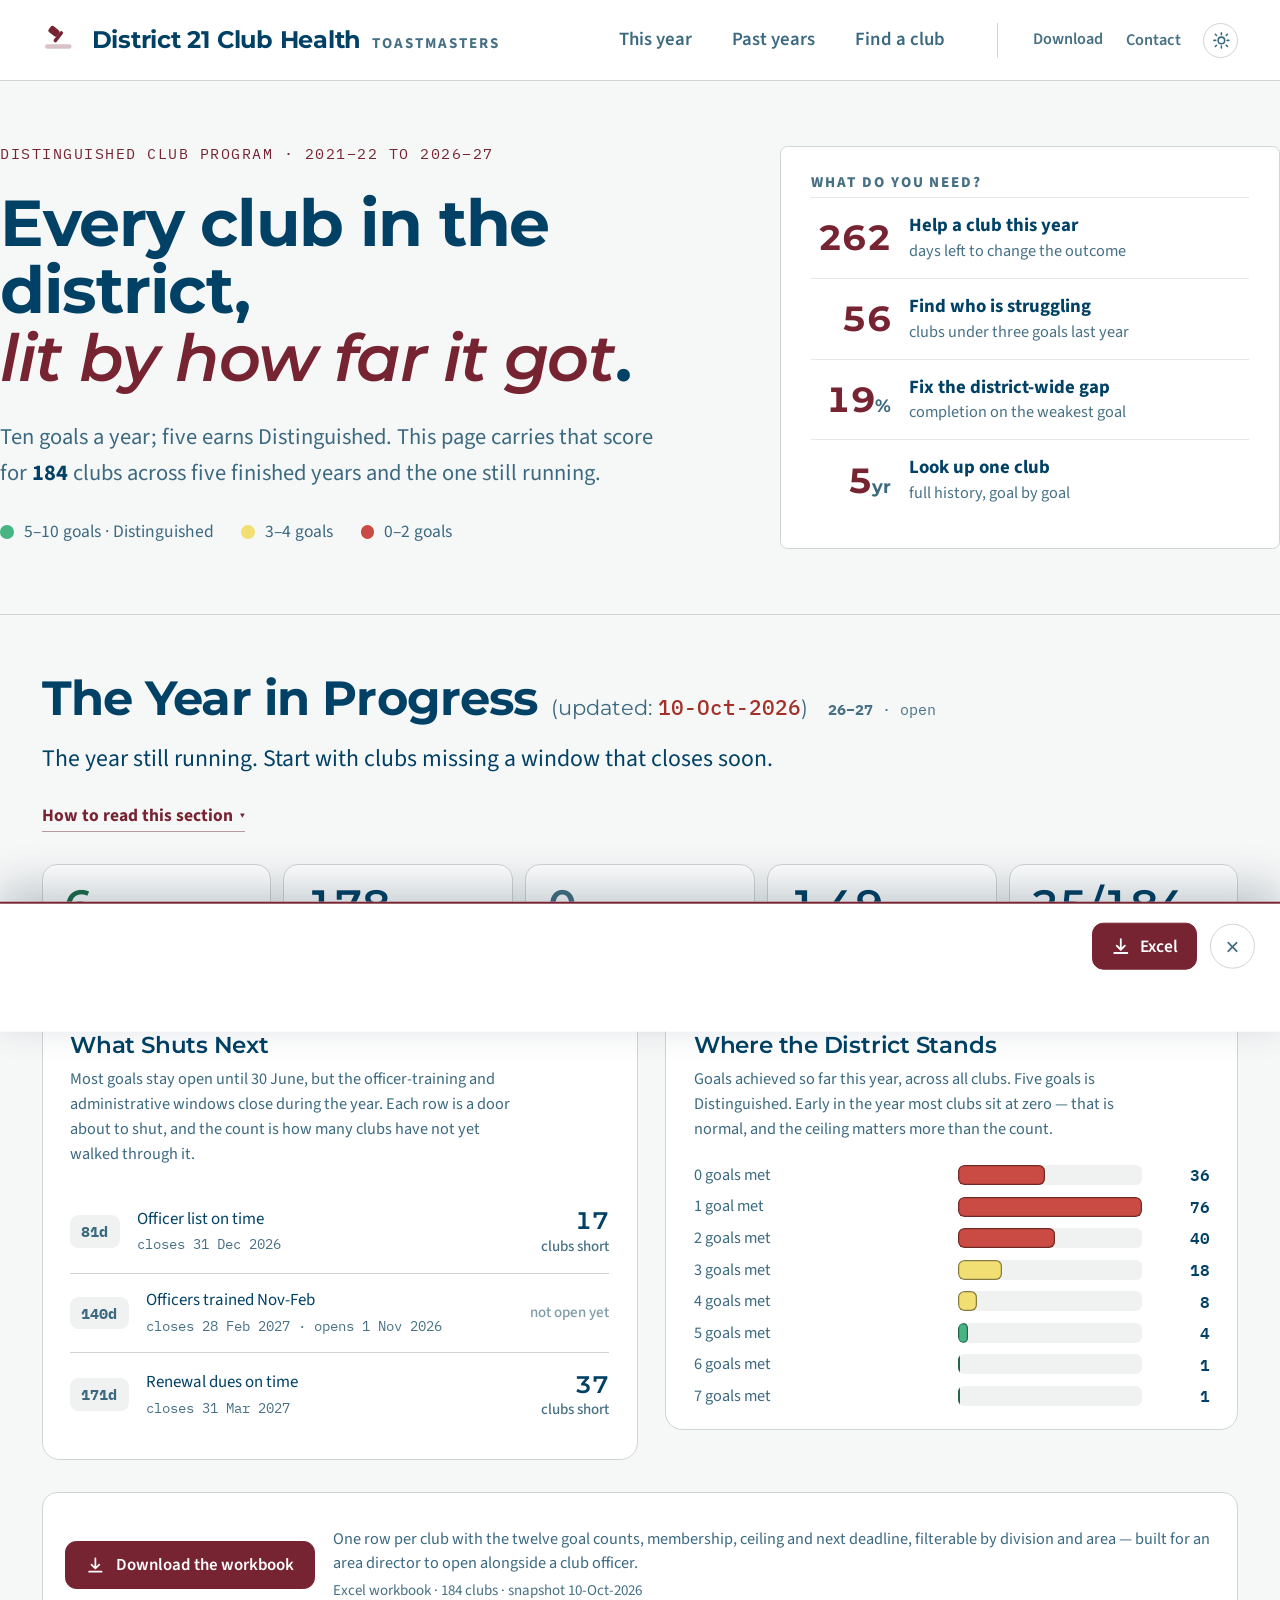
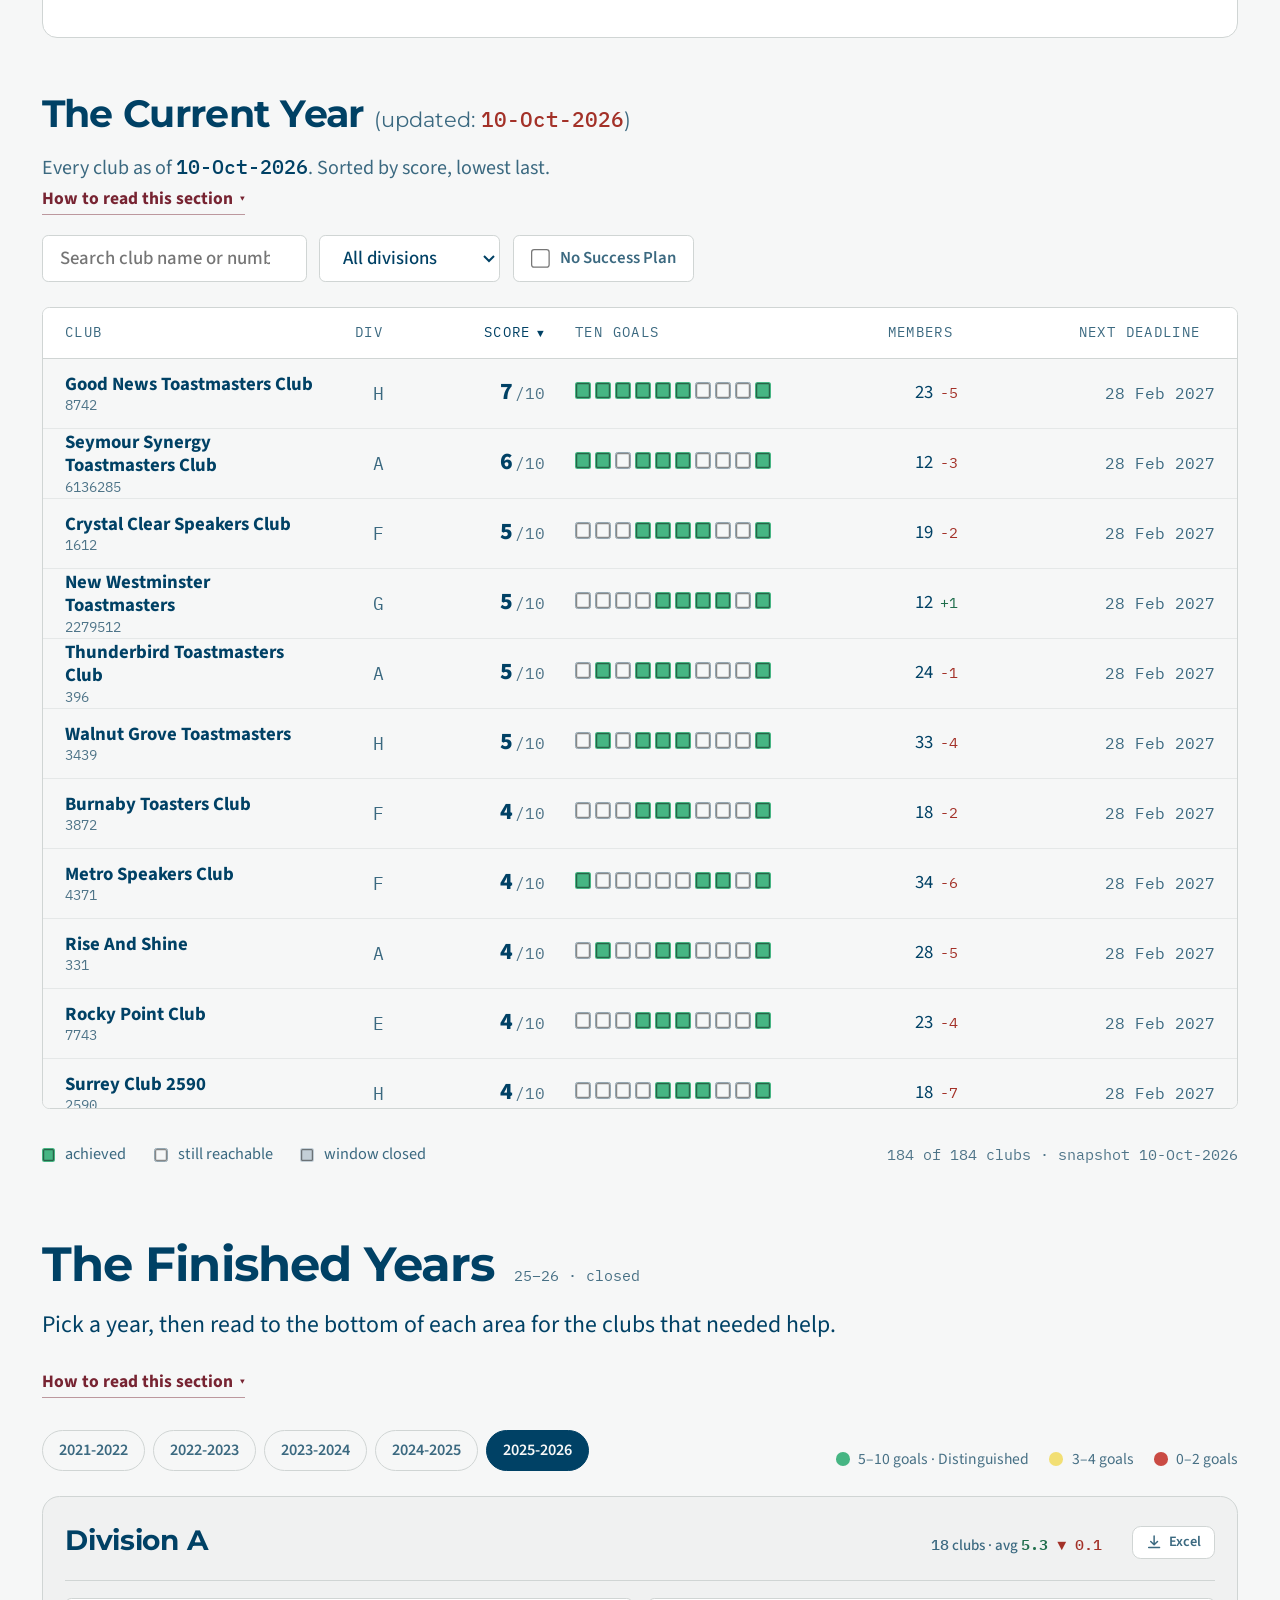
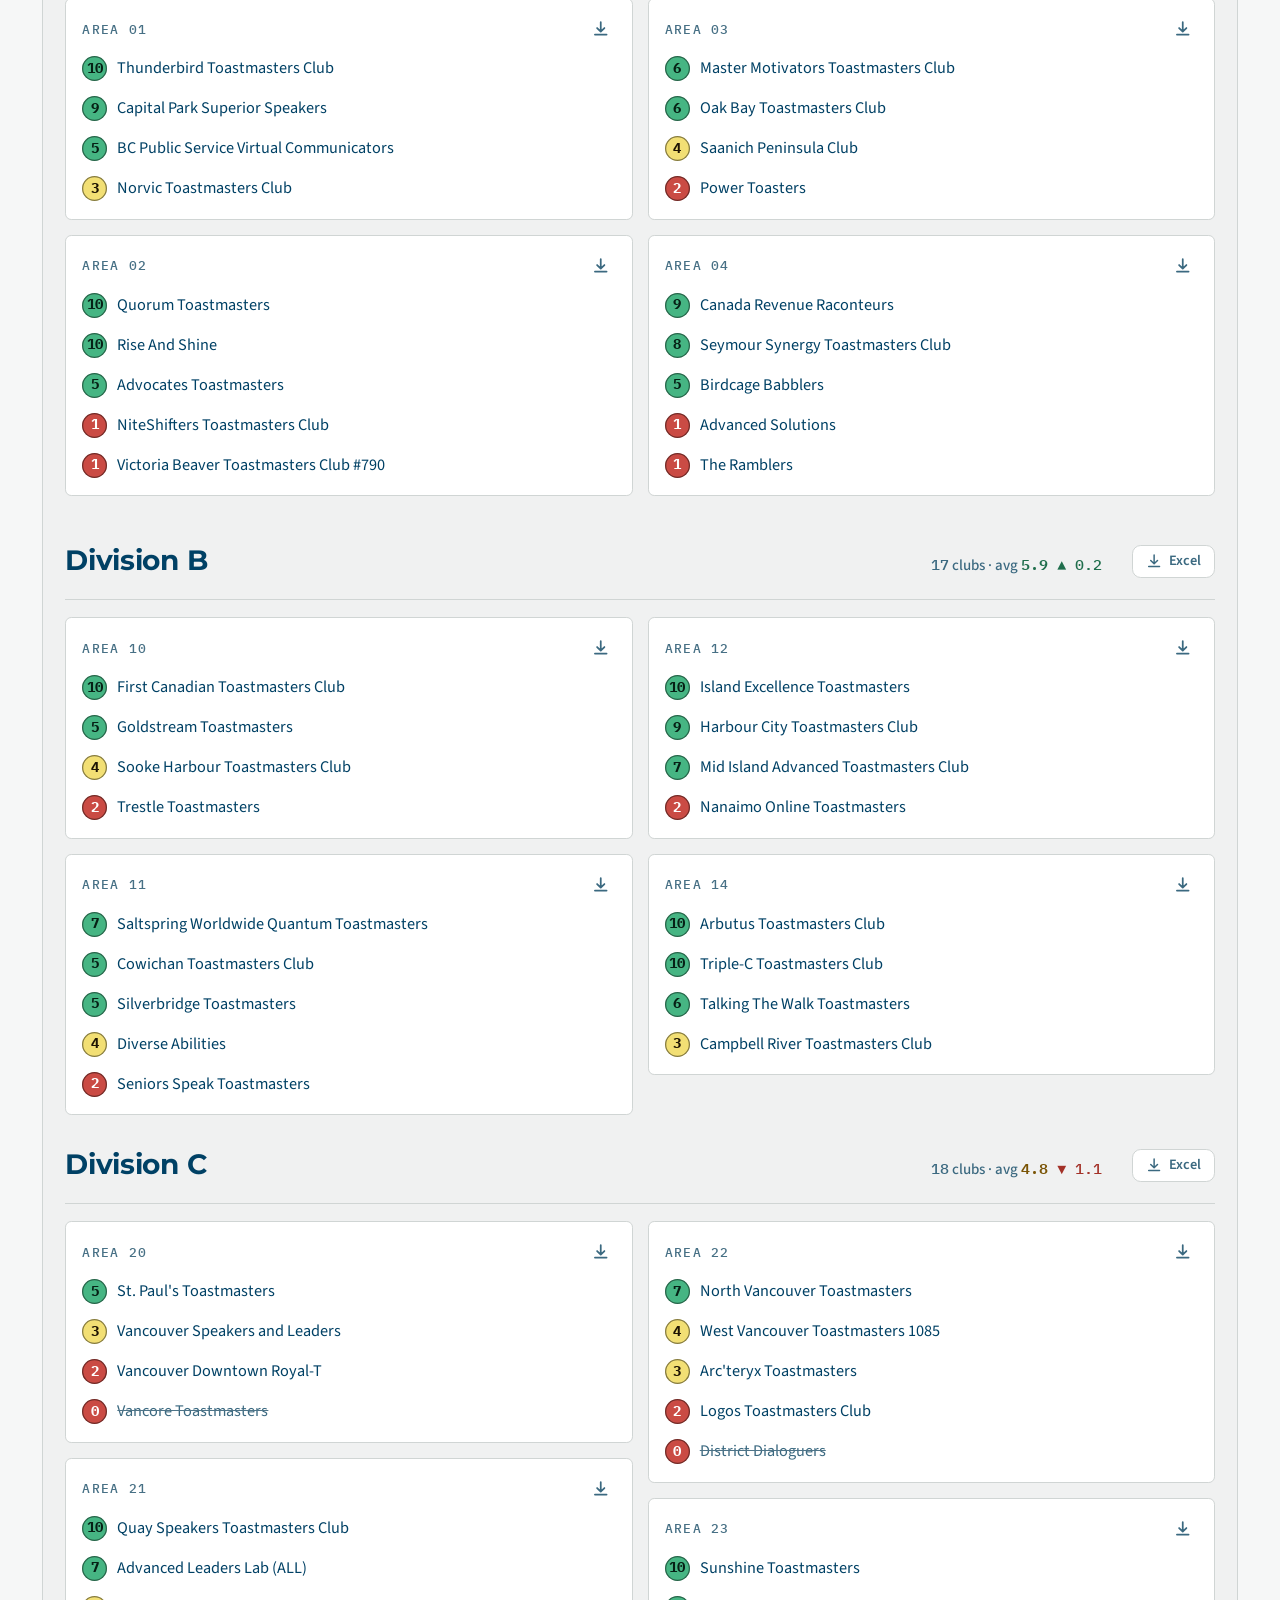
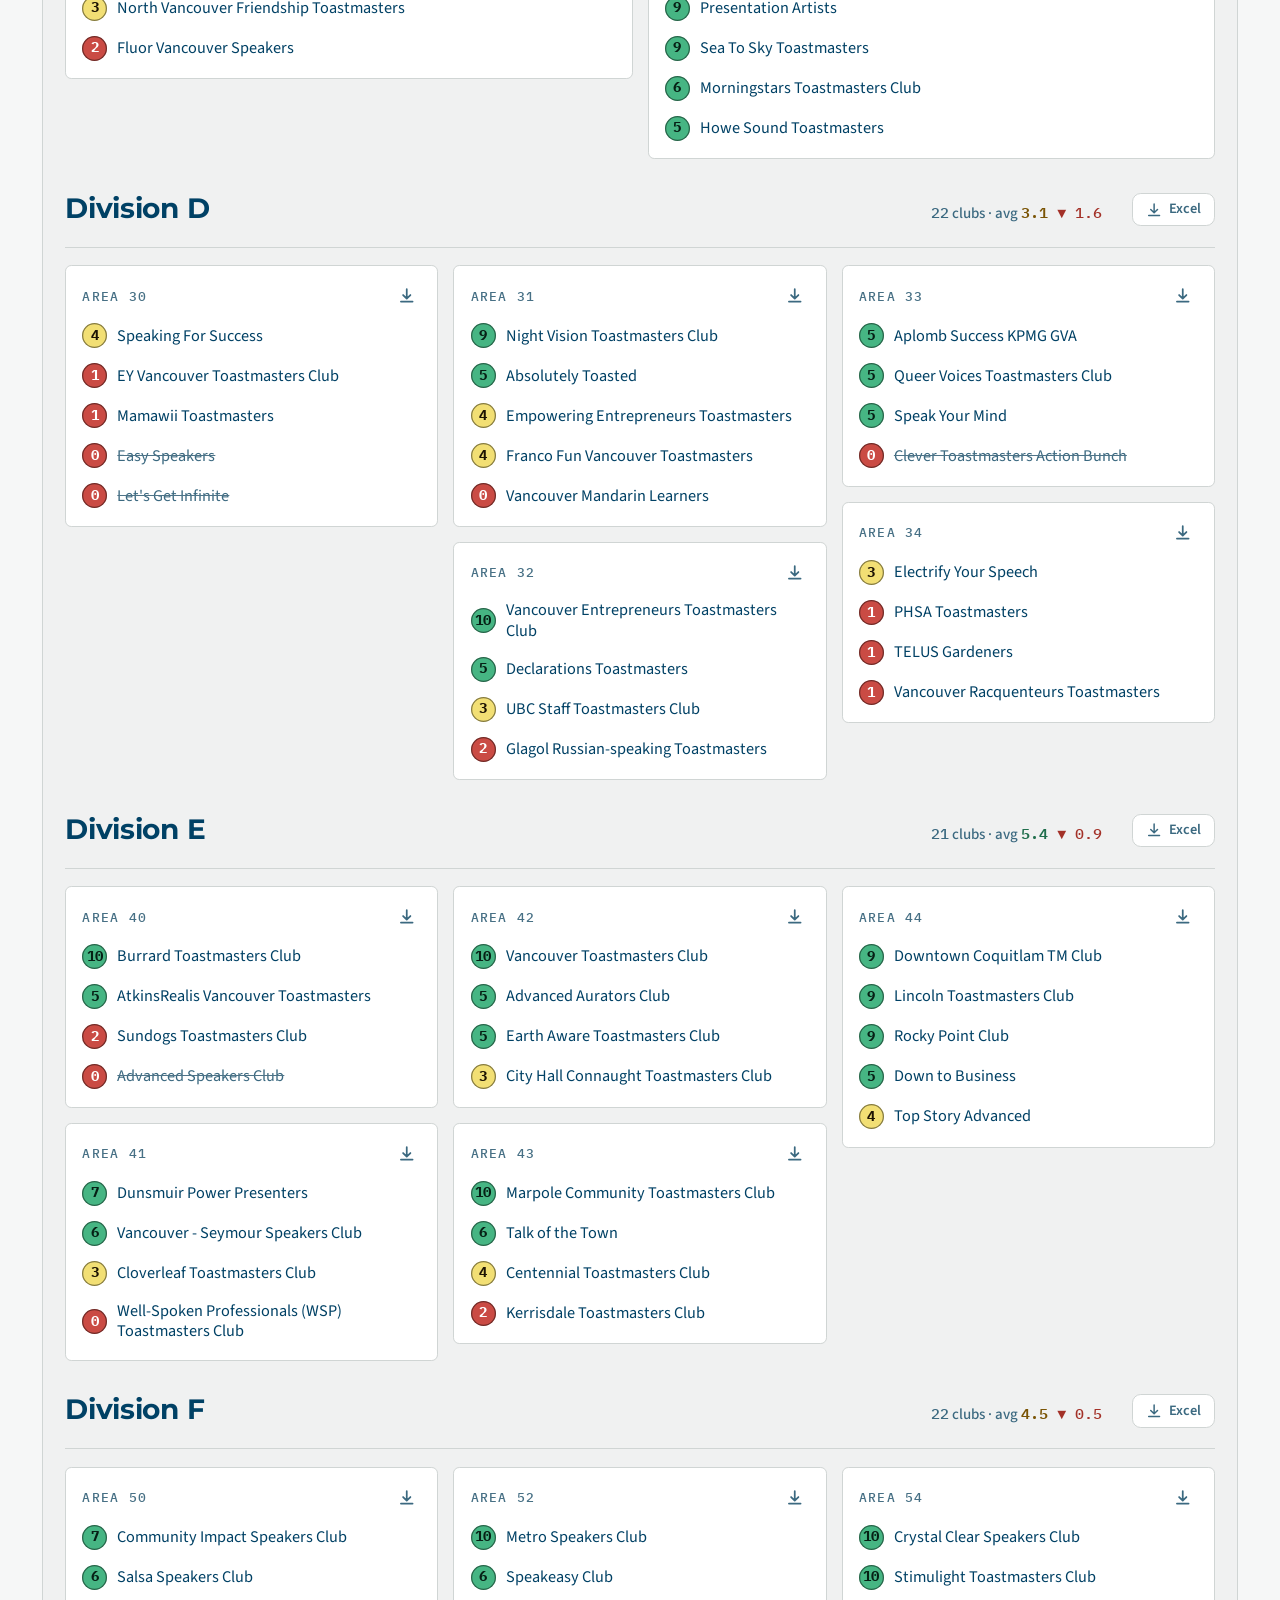
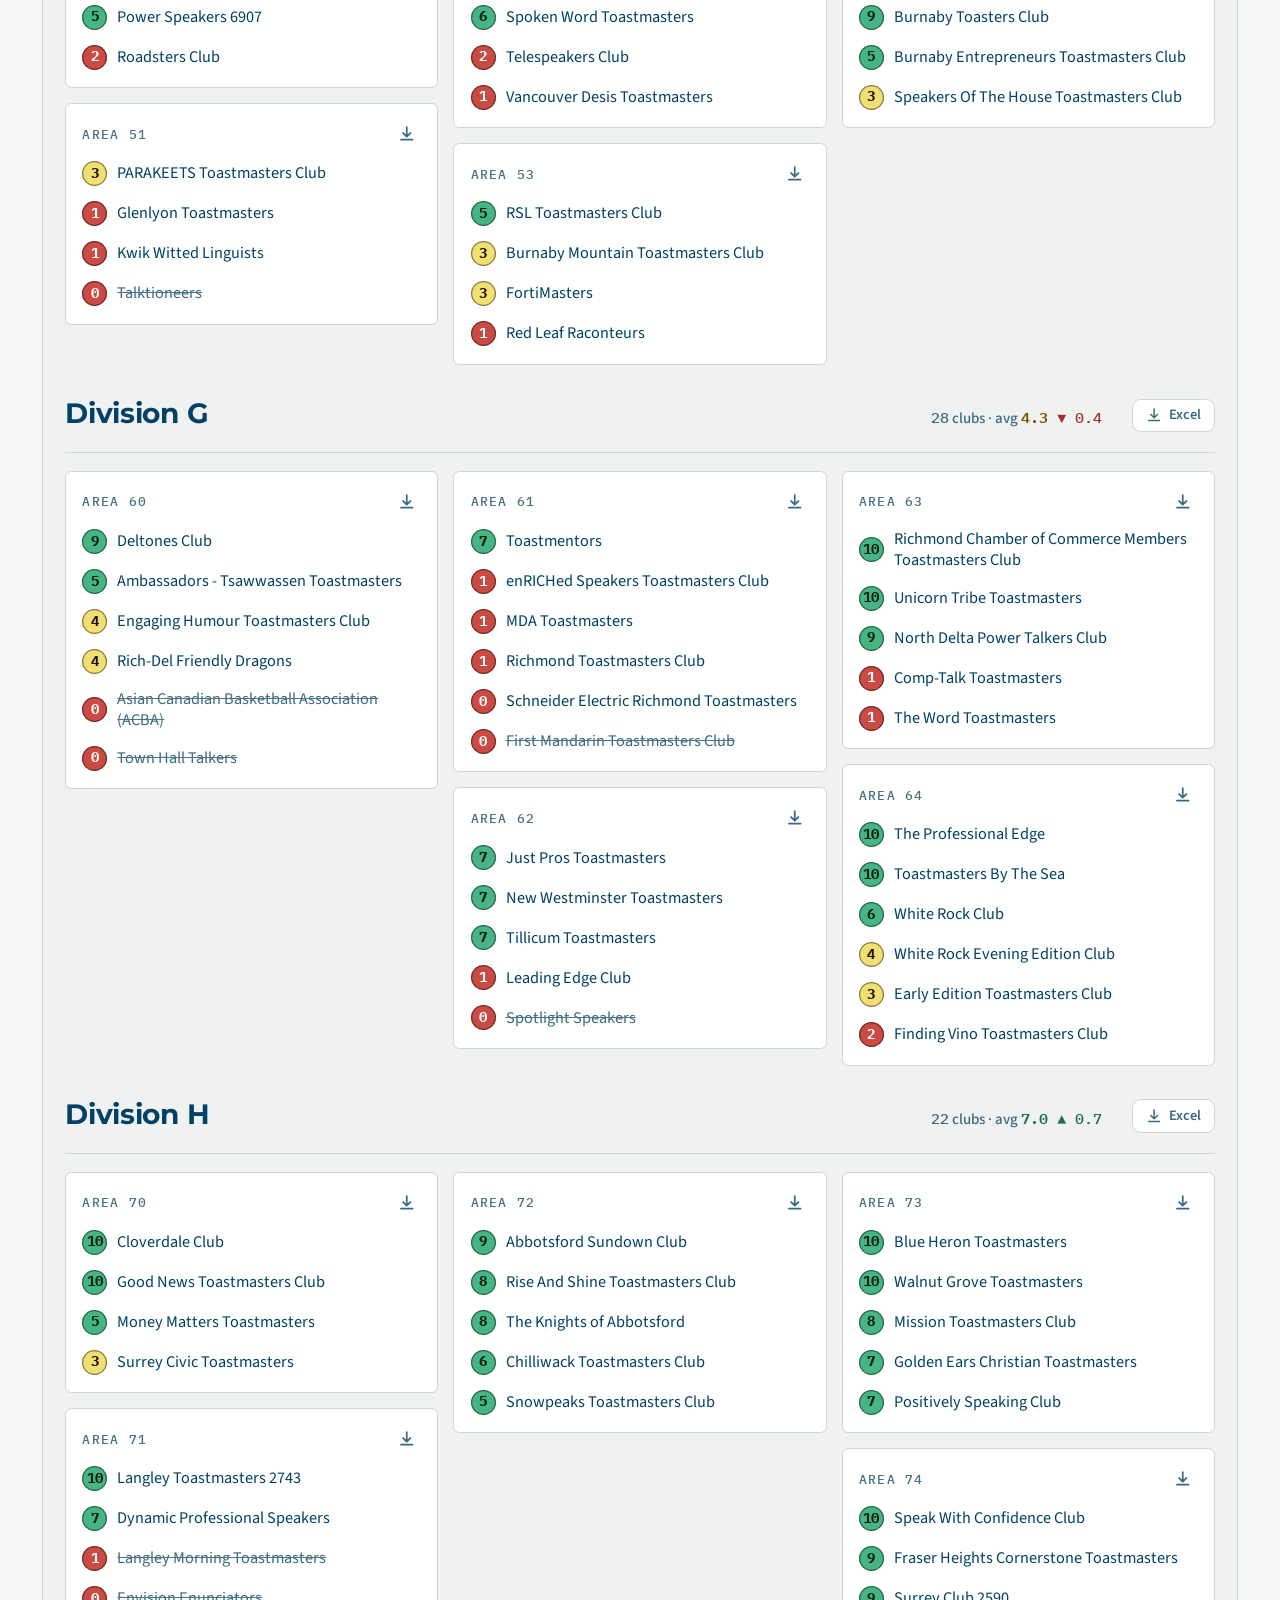
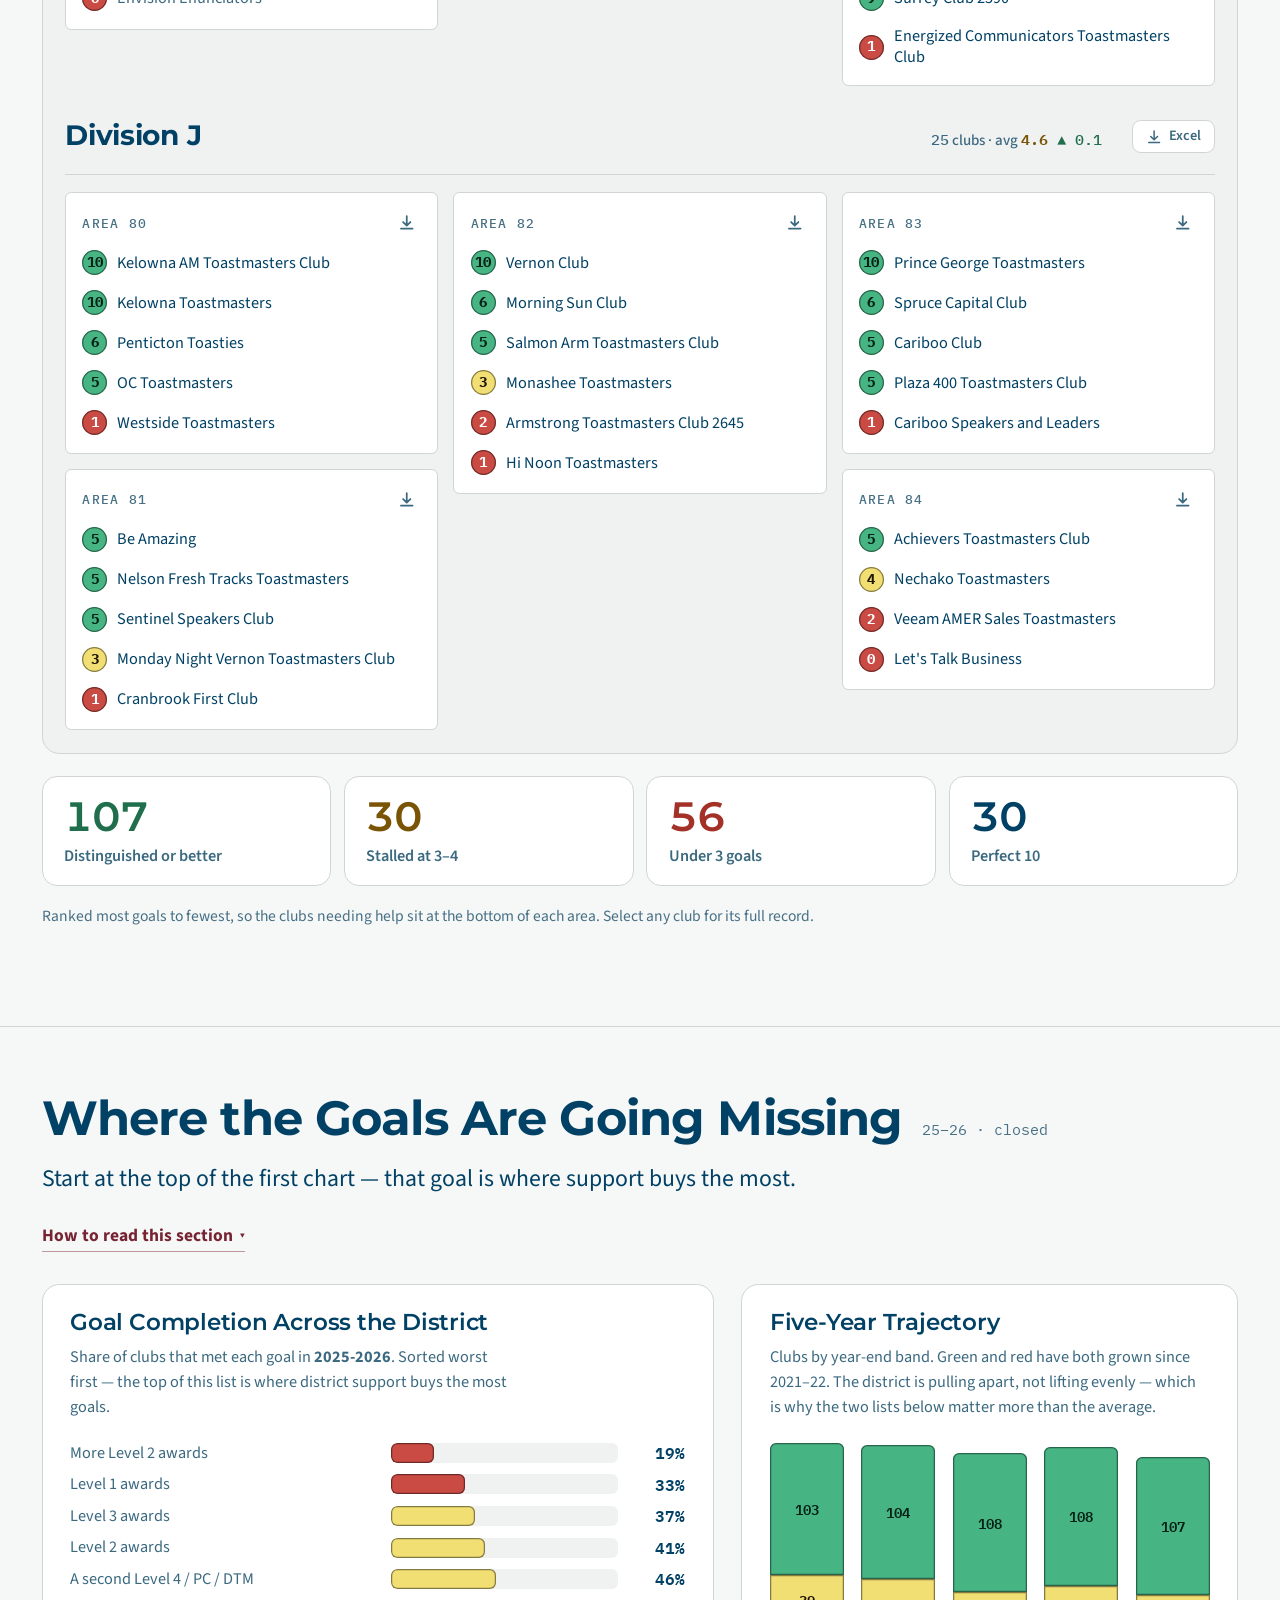
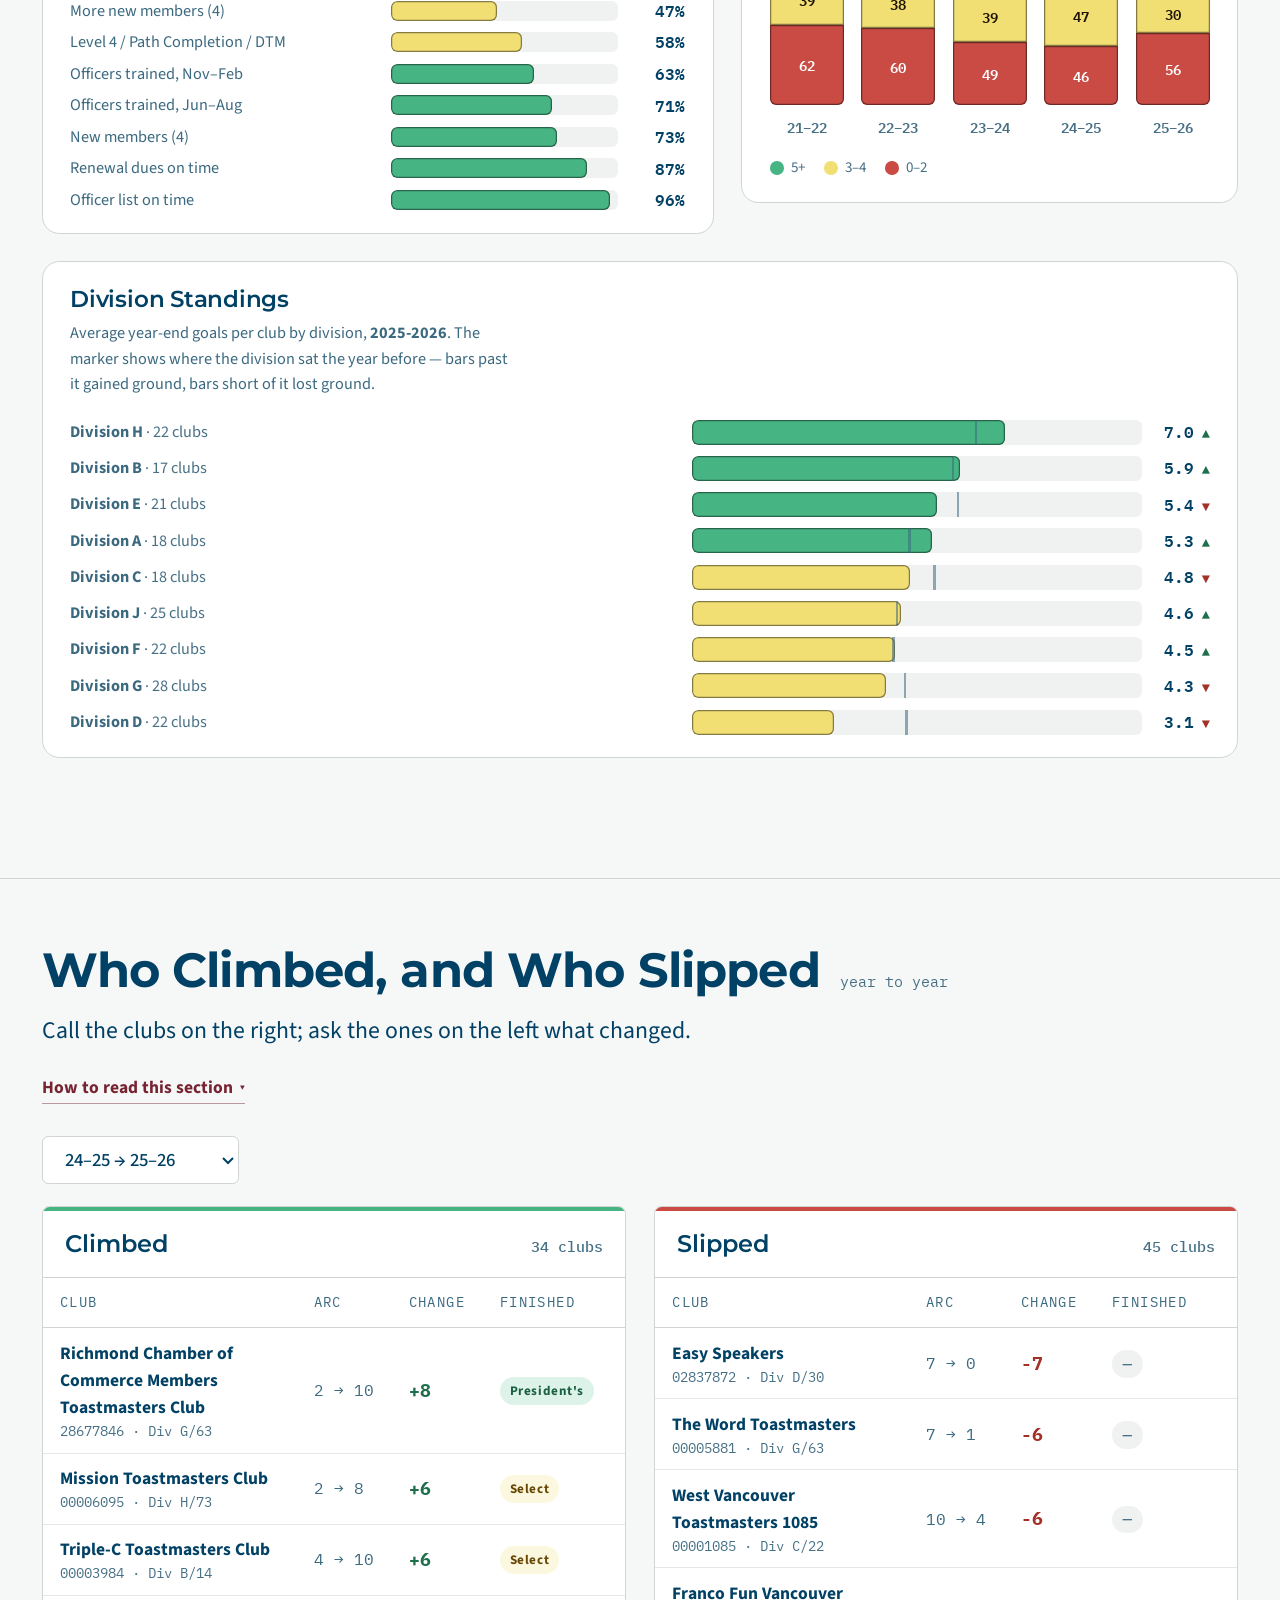
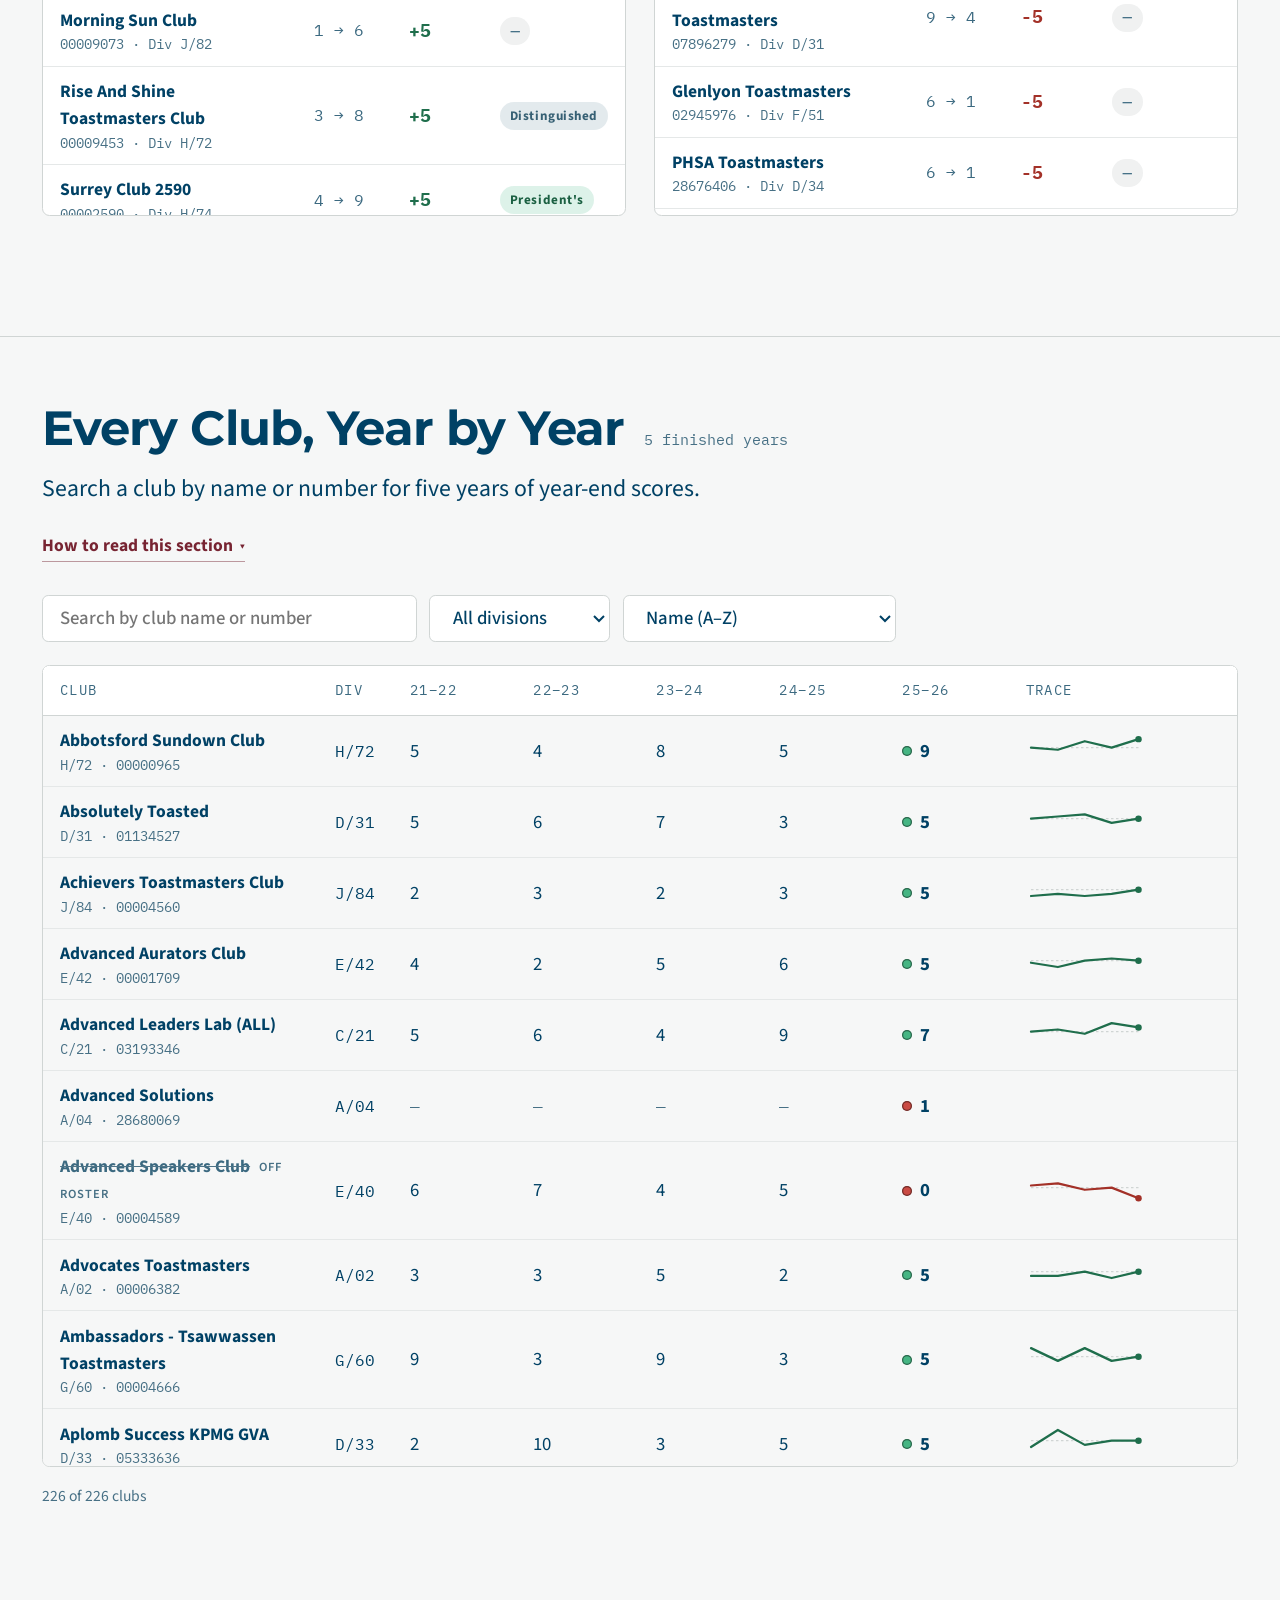
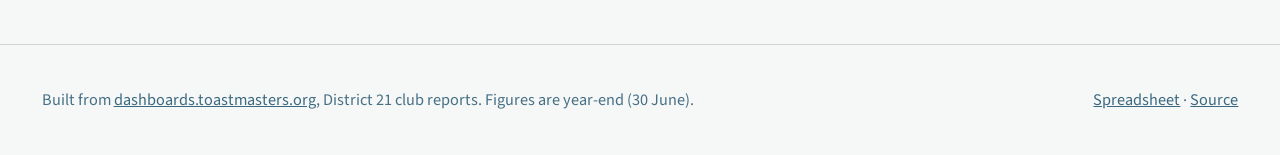
==== commit 8e6c89e4: "Refresh in-year data for October 2026" ====
--- a/docs/index.html
+++ b/docs/index.html
@@ -14,8 +14,8 @@
 <!-- Without these the fetches inside app.js cannot start until the script has
      downloaded and run. Preloading lets the data travel alongside it. -->
 <link rel="preload" href="data.json?v=5744ca057e" as="fetch" type="application/json" crossorigin>
-<link rel="preload" href="live.json?v=7c45f7542e" as="fetch" type="application/json" crossorigin>
-<script>window.__ASSETS__={"styles.css":"styles.css?v=dae8cd0eb7","app.js":"app.js?v=03c140a18f","data.json":"data.json?v=5744ca057e","live.json":"live.json?v=7c45f7542e"};</script>
+<link rel="preload" href="live.json?v=b914ca7edf" as="fetch" type="application/json" crossorigin>
+<script>window.__ASSETS__={"styles.css":"styles.css?v=dae8cd0eb7","app.js":"app.js?v=03c140a18f","data.json":"data.json?v=5744ca057e","live.json":"live.json?v=b914ca7edf"};</script>
 </head>
 <body>
 
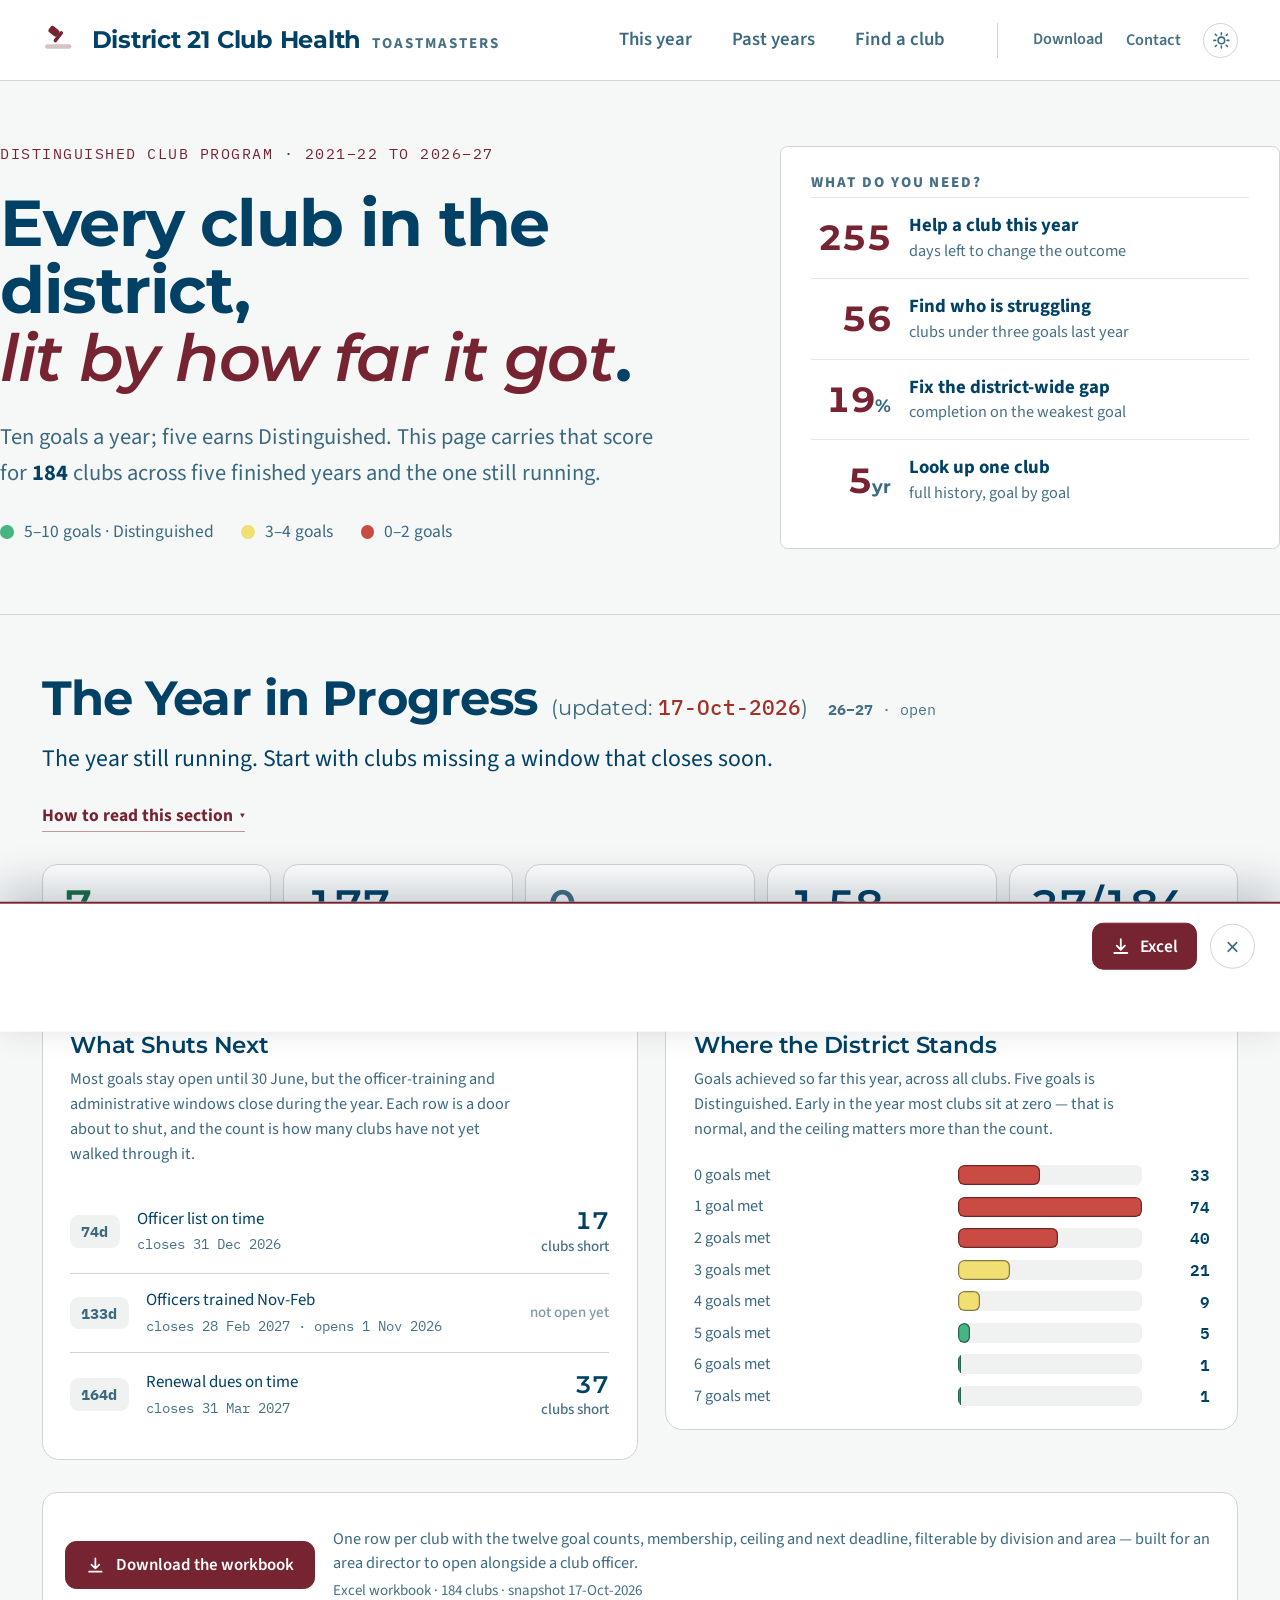
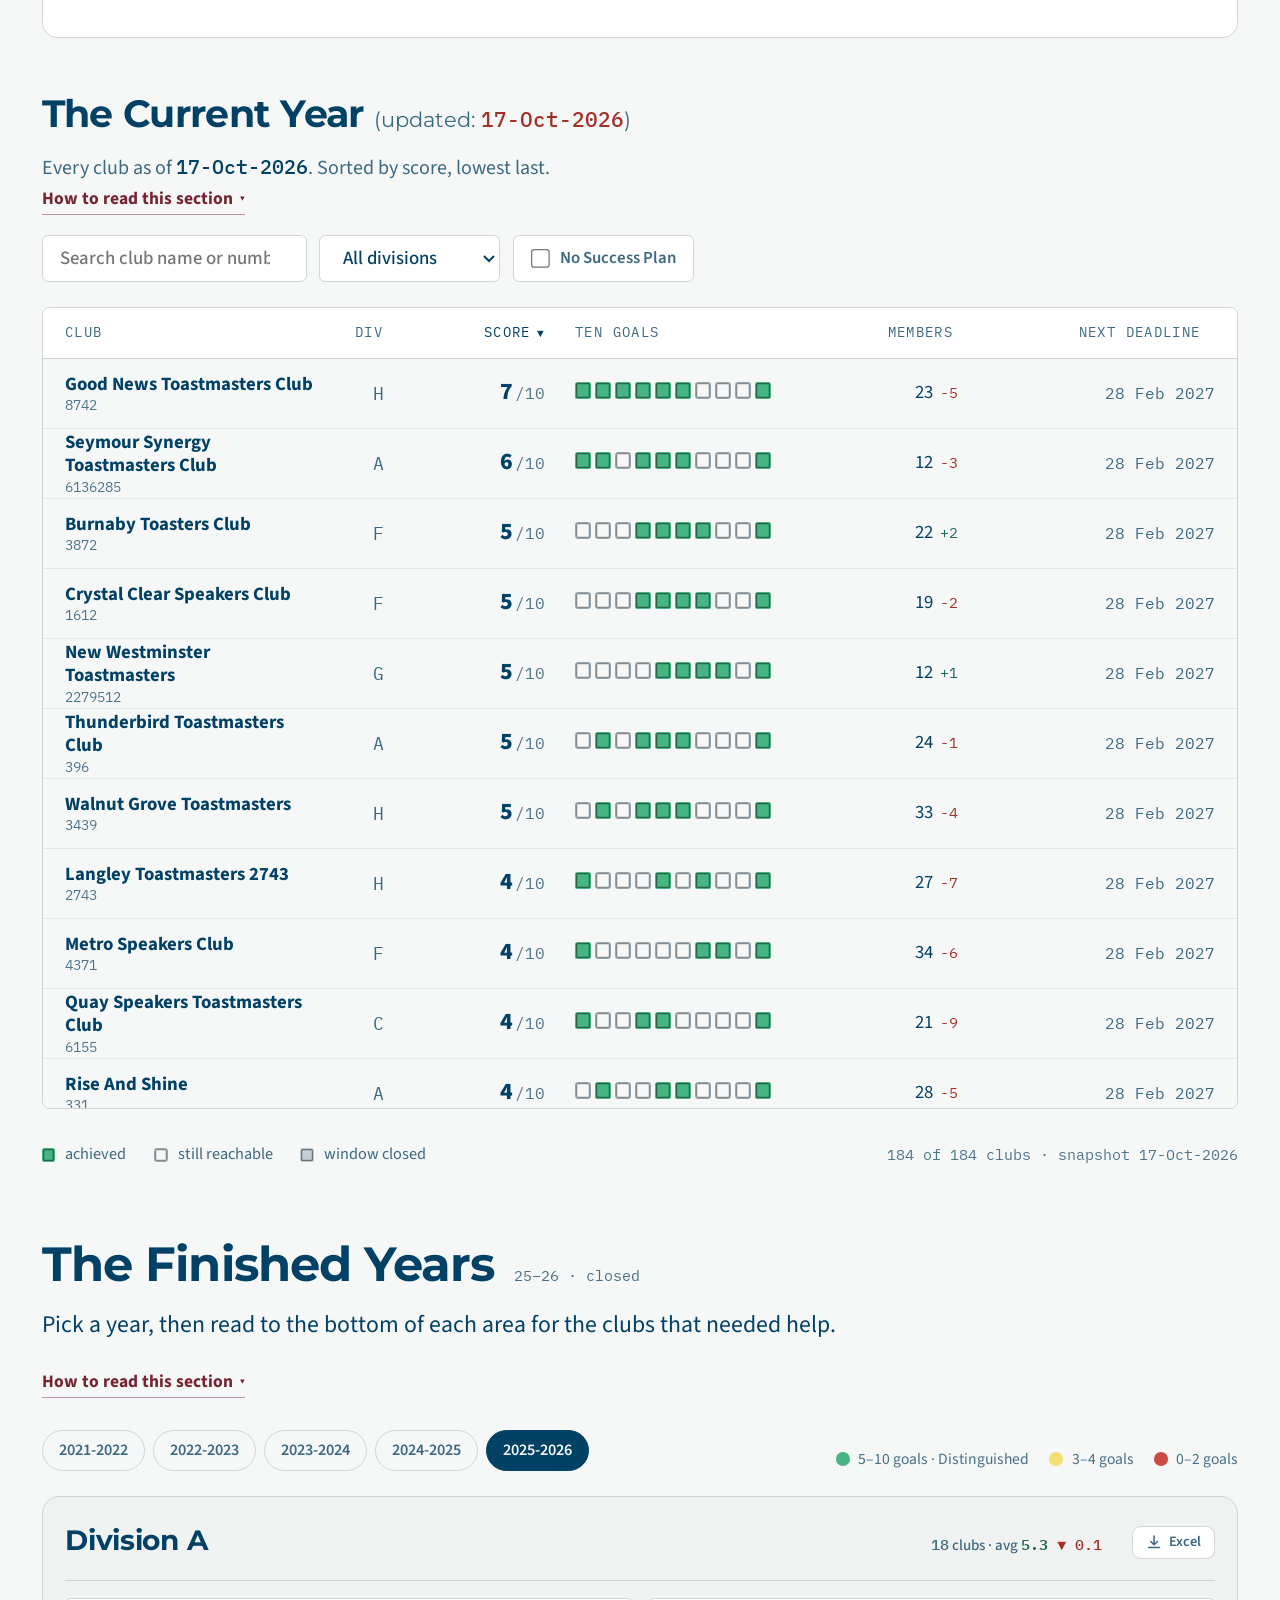
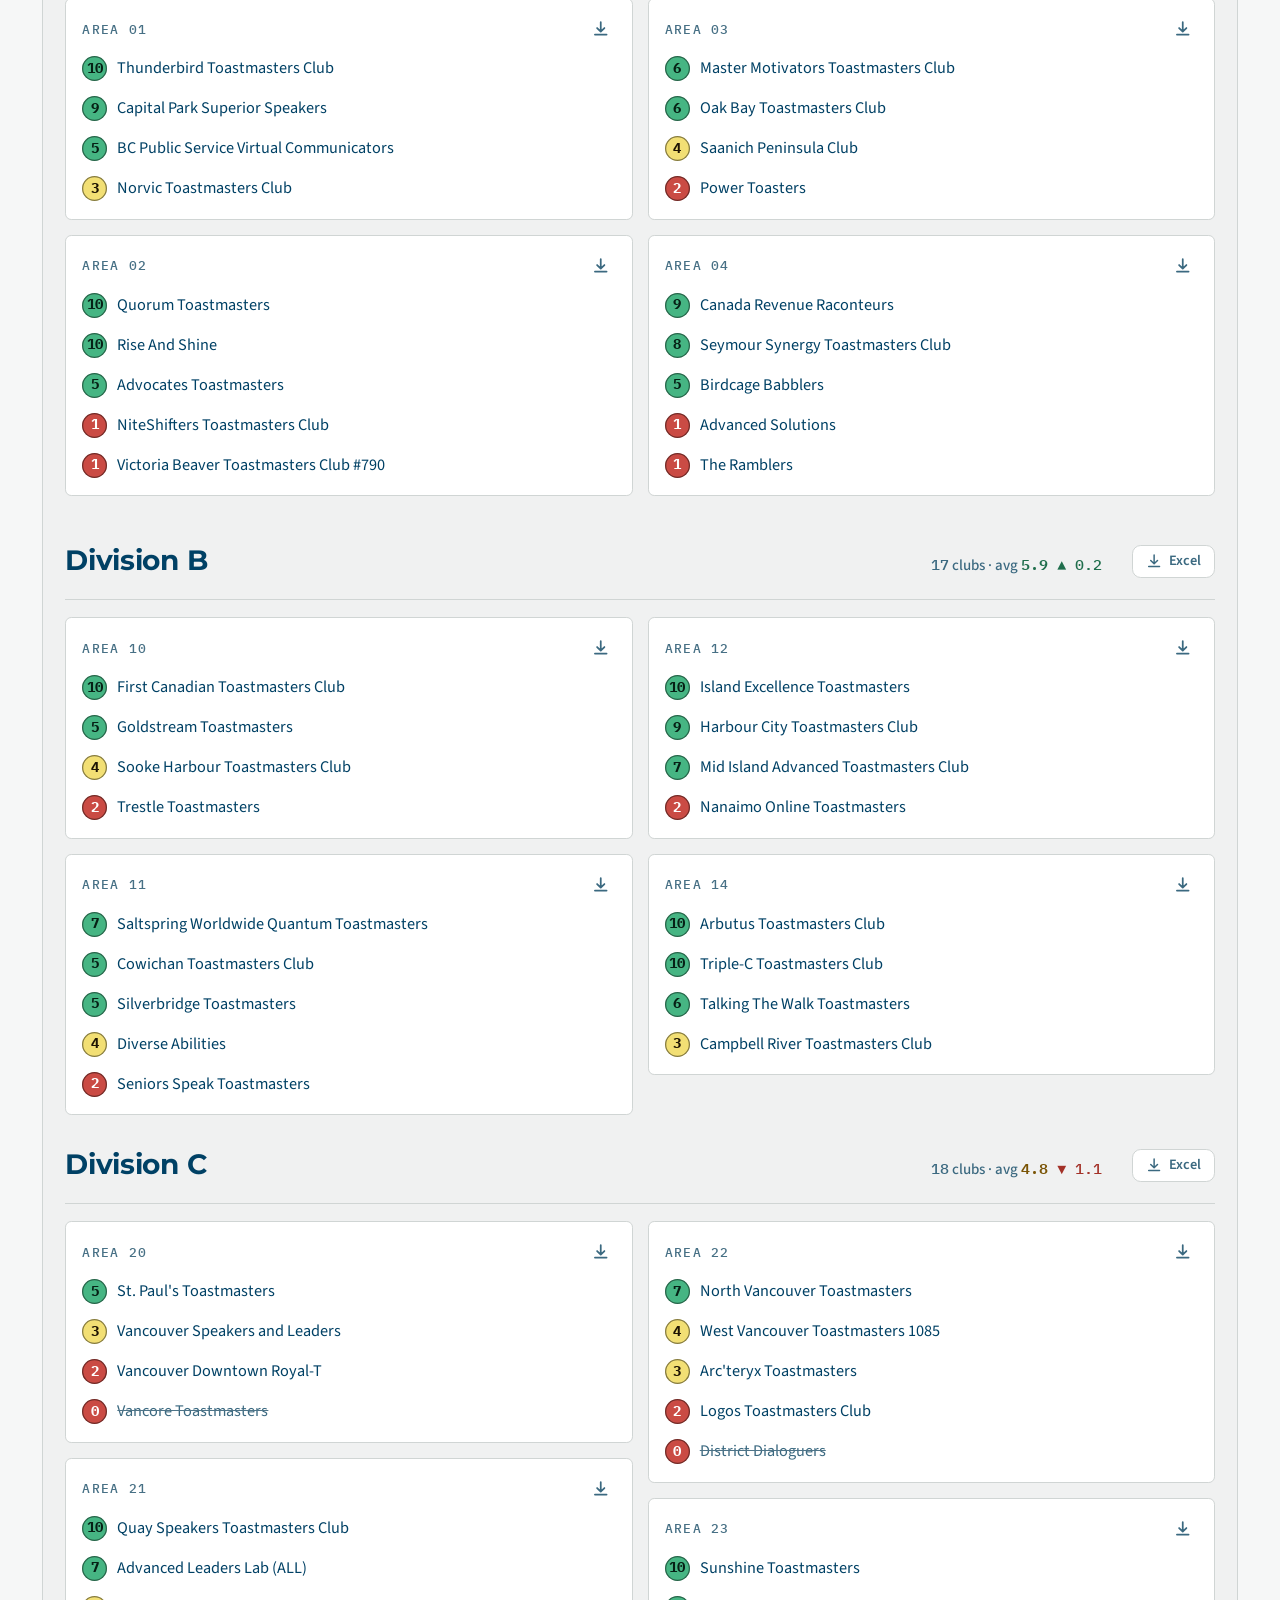
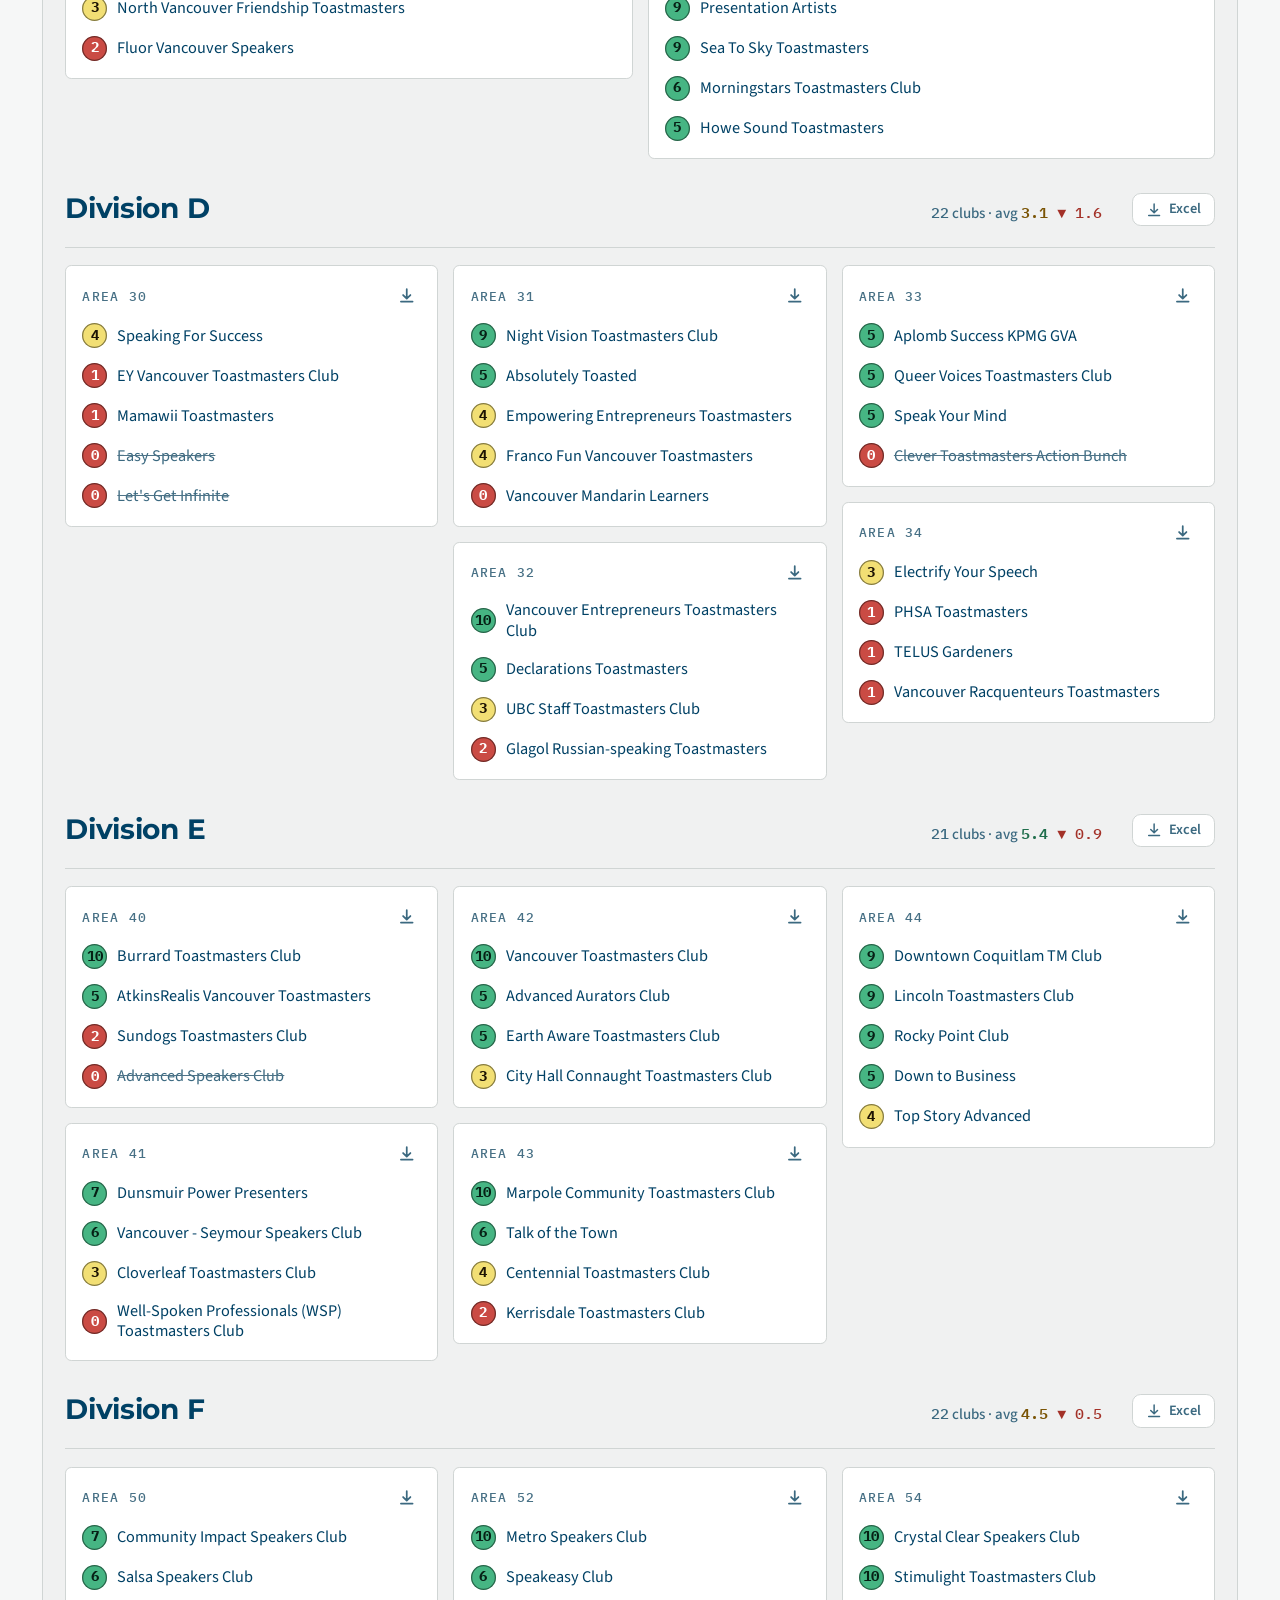
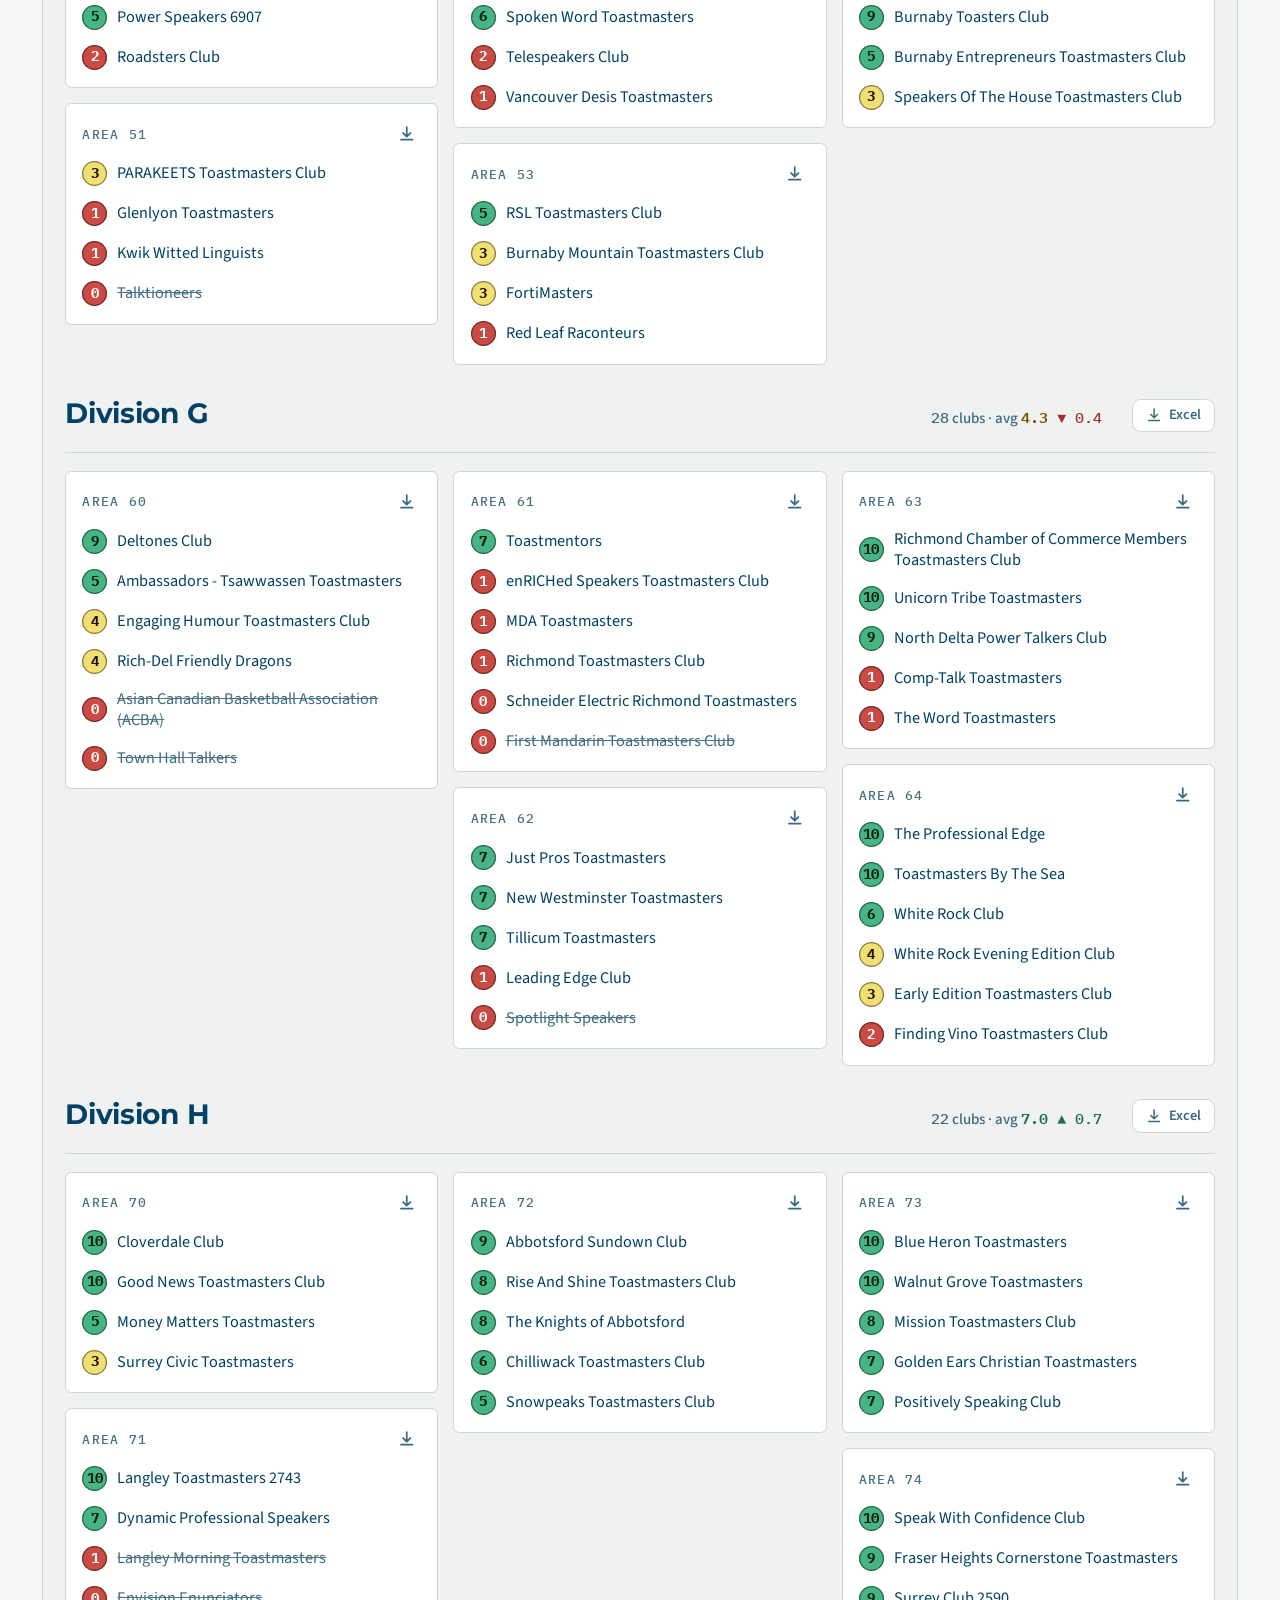
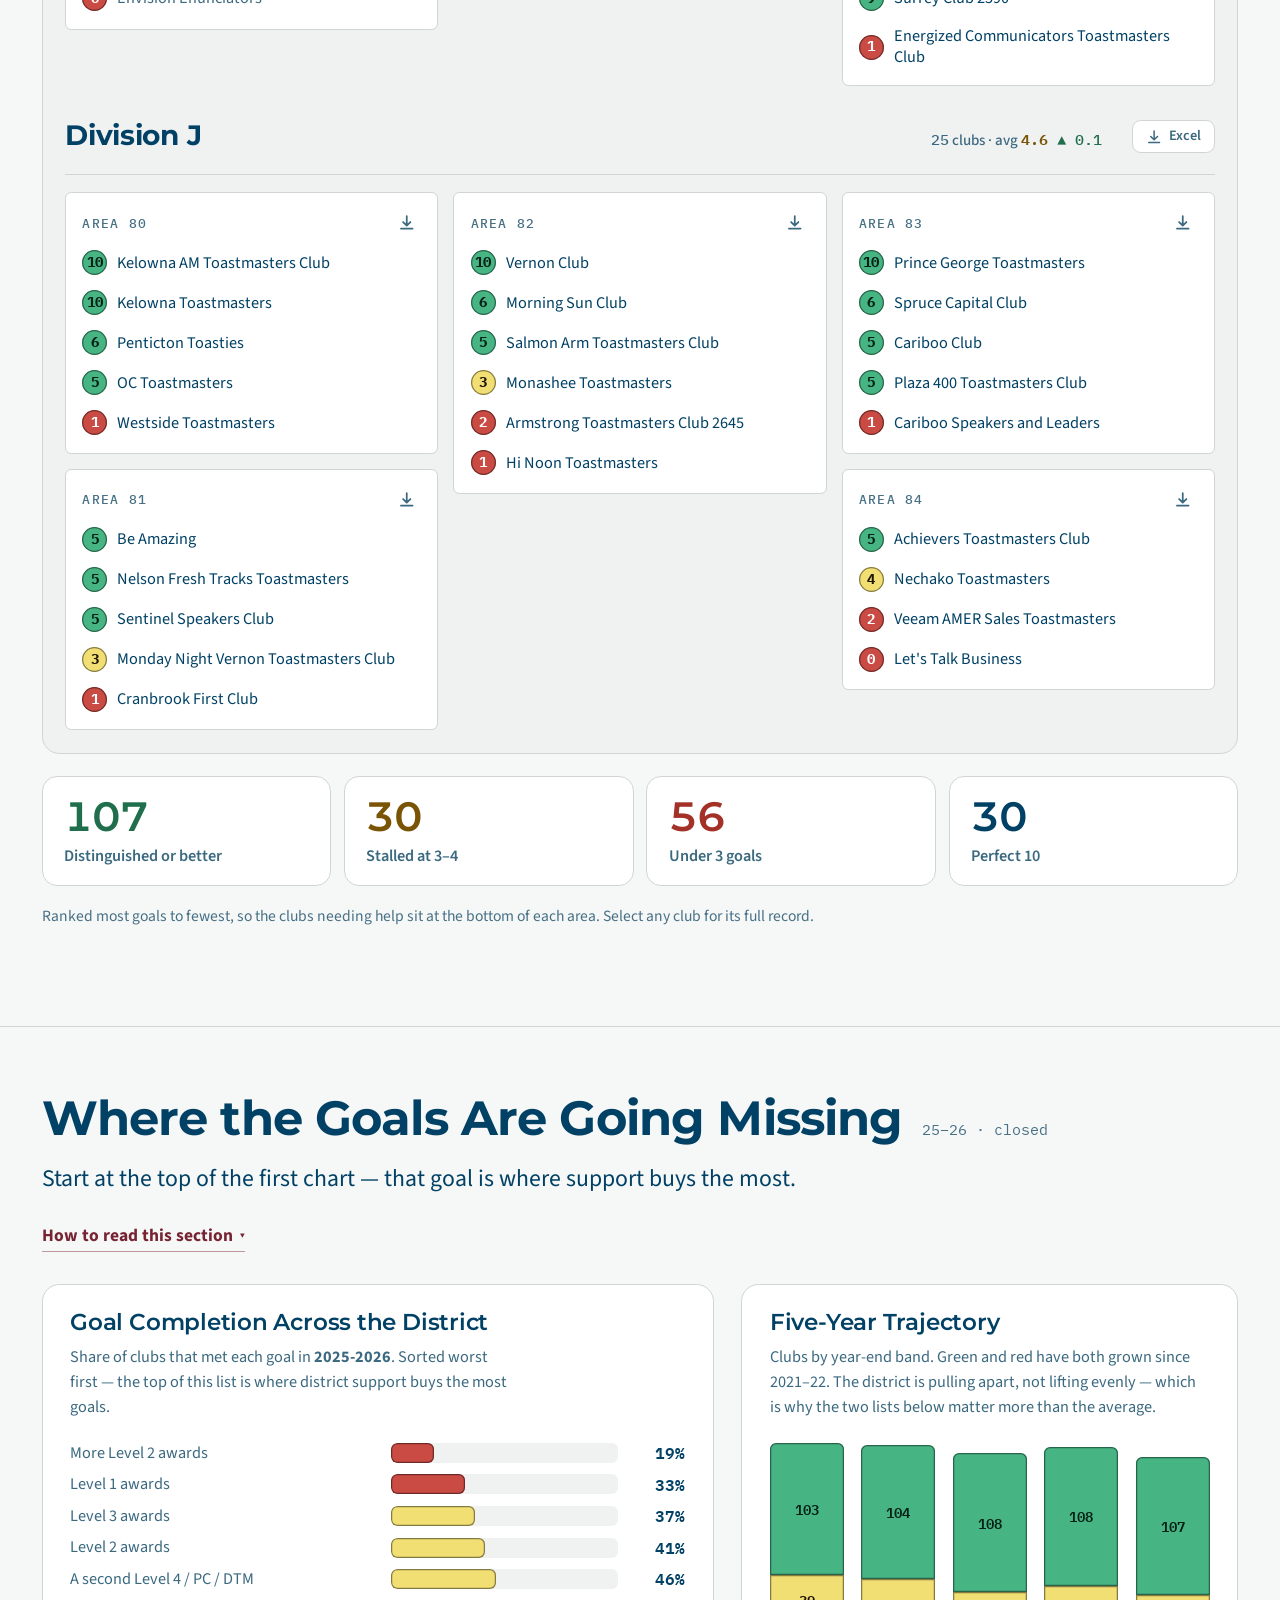
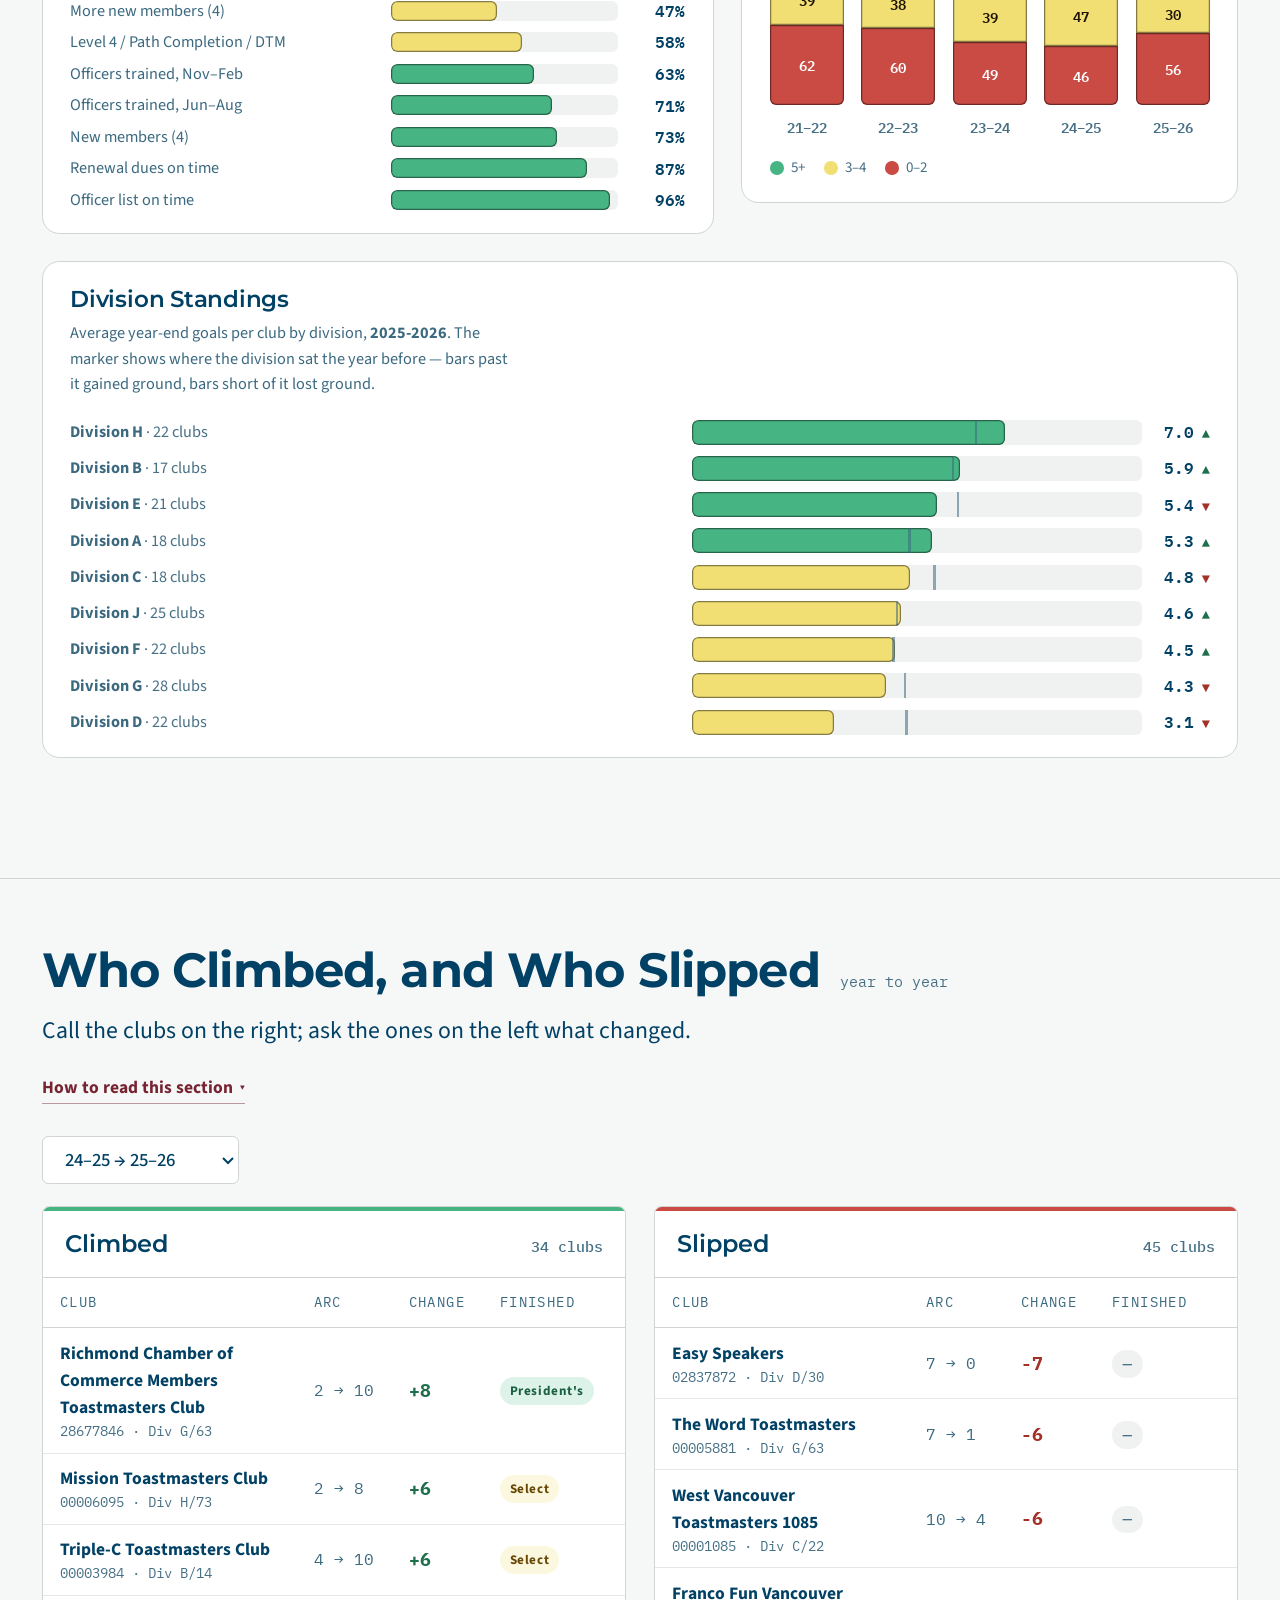
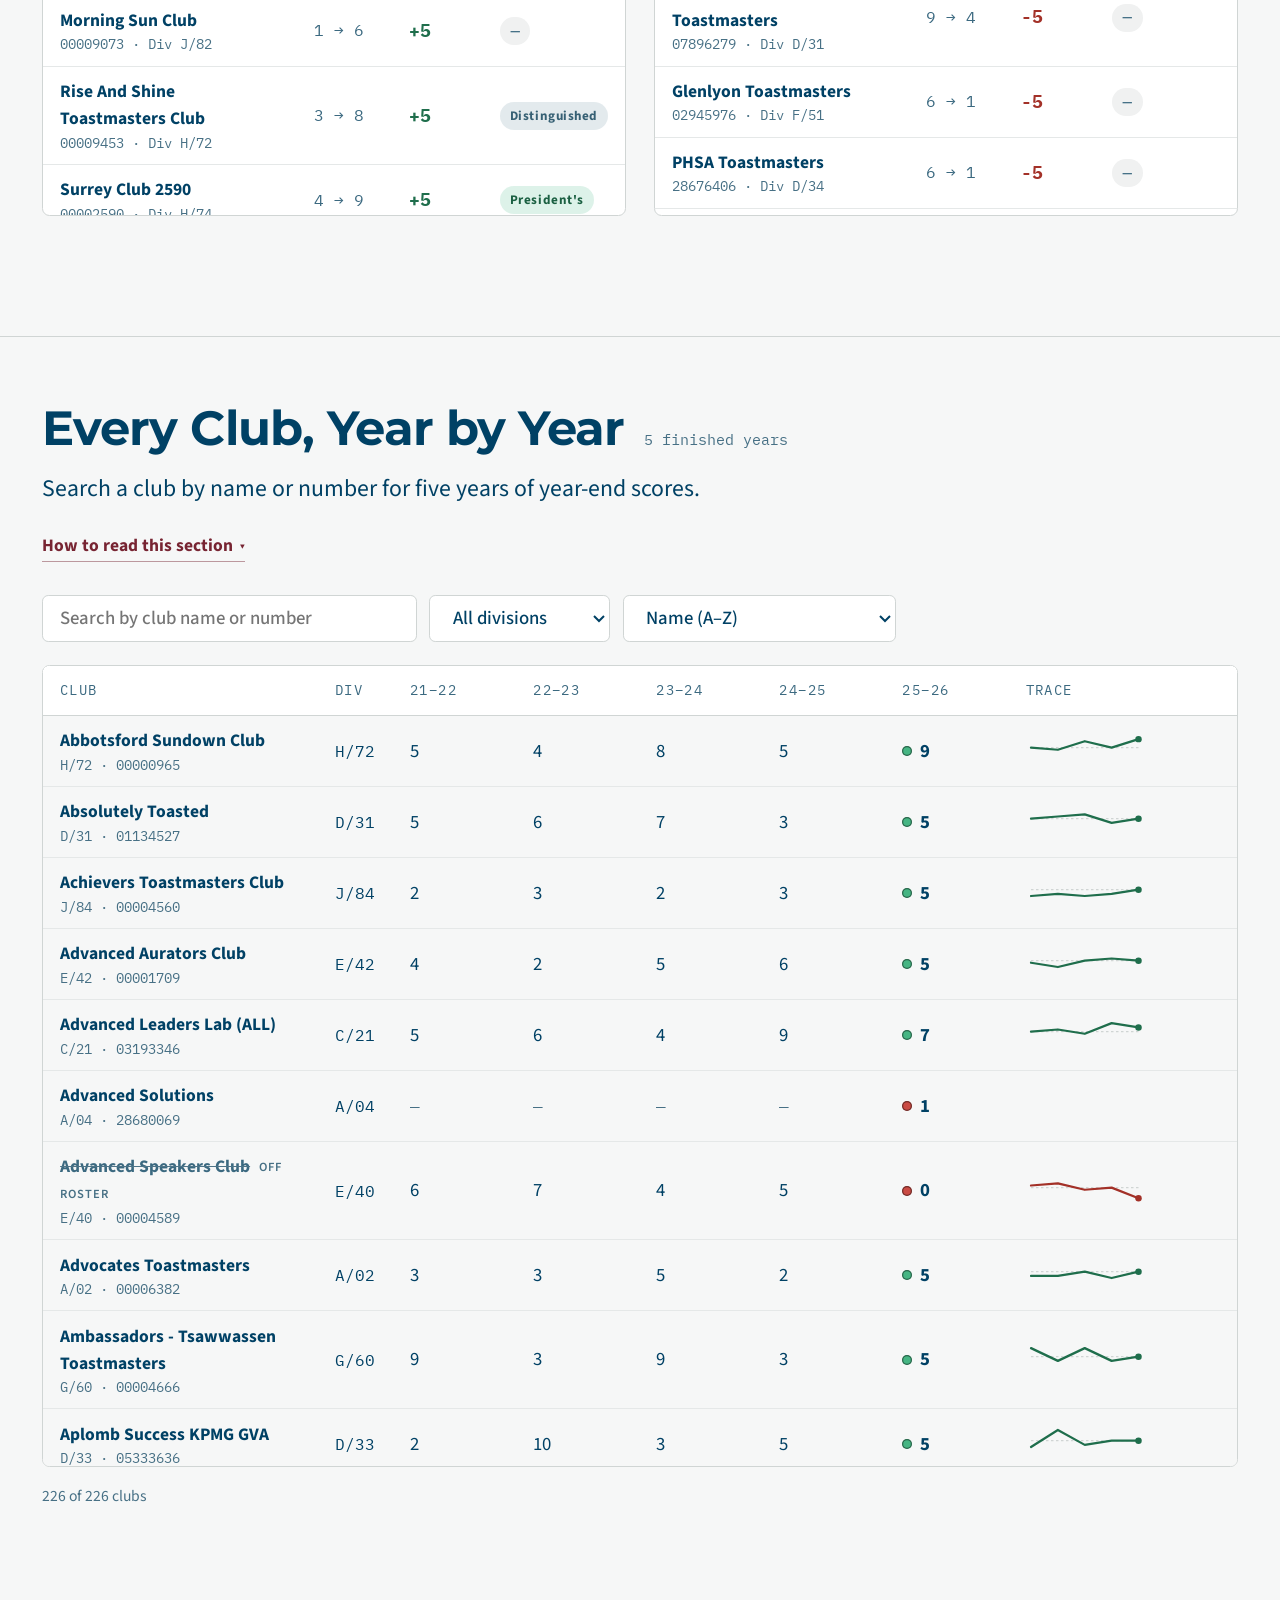
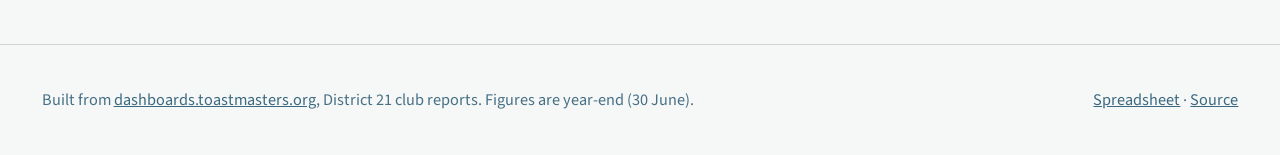
==== commit 09a9f0a8: "Refresh in-year data for October 2026" ====
--- a/docs/index.html
+++ b/docs/index.html
@@ -14,8 +14,8 @@
 <!-- Without these the fetches inside app.js cannot start until the script has
      downloaded and run. Preloading lets the data travel alongside it. -->
 <link rel="preload" href="data.json?v=5744ca057e" as="fetch" type="application/json" crossorigin>
-<link rel="preload" href="live.json?v=b914ca7edf" as="fetch" type="application/json" crossorigin>
-<script>window.__ASSETS__={"styles.css":"styles.css?v=dae8cd0eb7","app.js":"app.js?v=03c140a18f","data.json":"data.json?v=5744ca057e","live.json":"live.json?v=b914ca7edf"};</script>
+<link rel="preload" href="live.json?v=059007a77b" as="fetch" type="application/json" crossorigin>
+<script>window.__ASSETS__={"styles.css":"styles.css?v=dae8cd0eb7","app.js":"app.js?v=03c140a18f","data.json":"data.json?v=5744ca057e","live.json":"live.json?v=059007a77b"};</script>
 </head>
 <body>
 
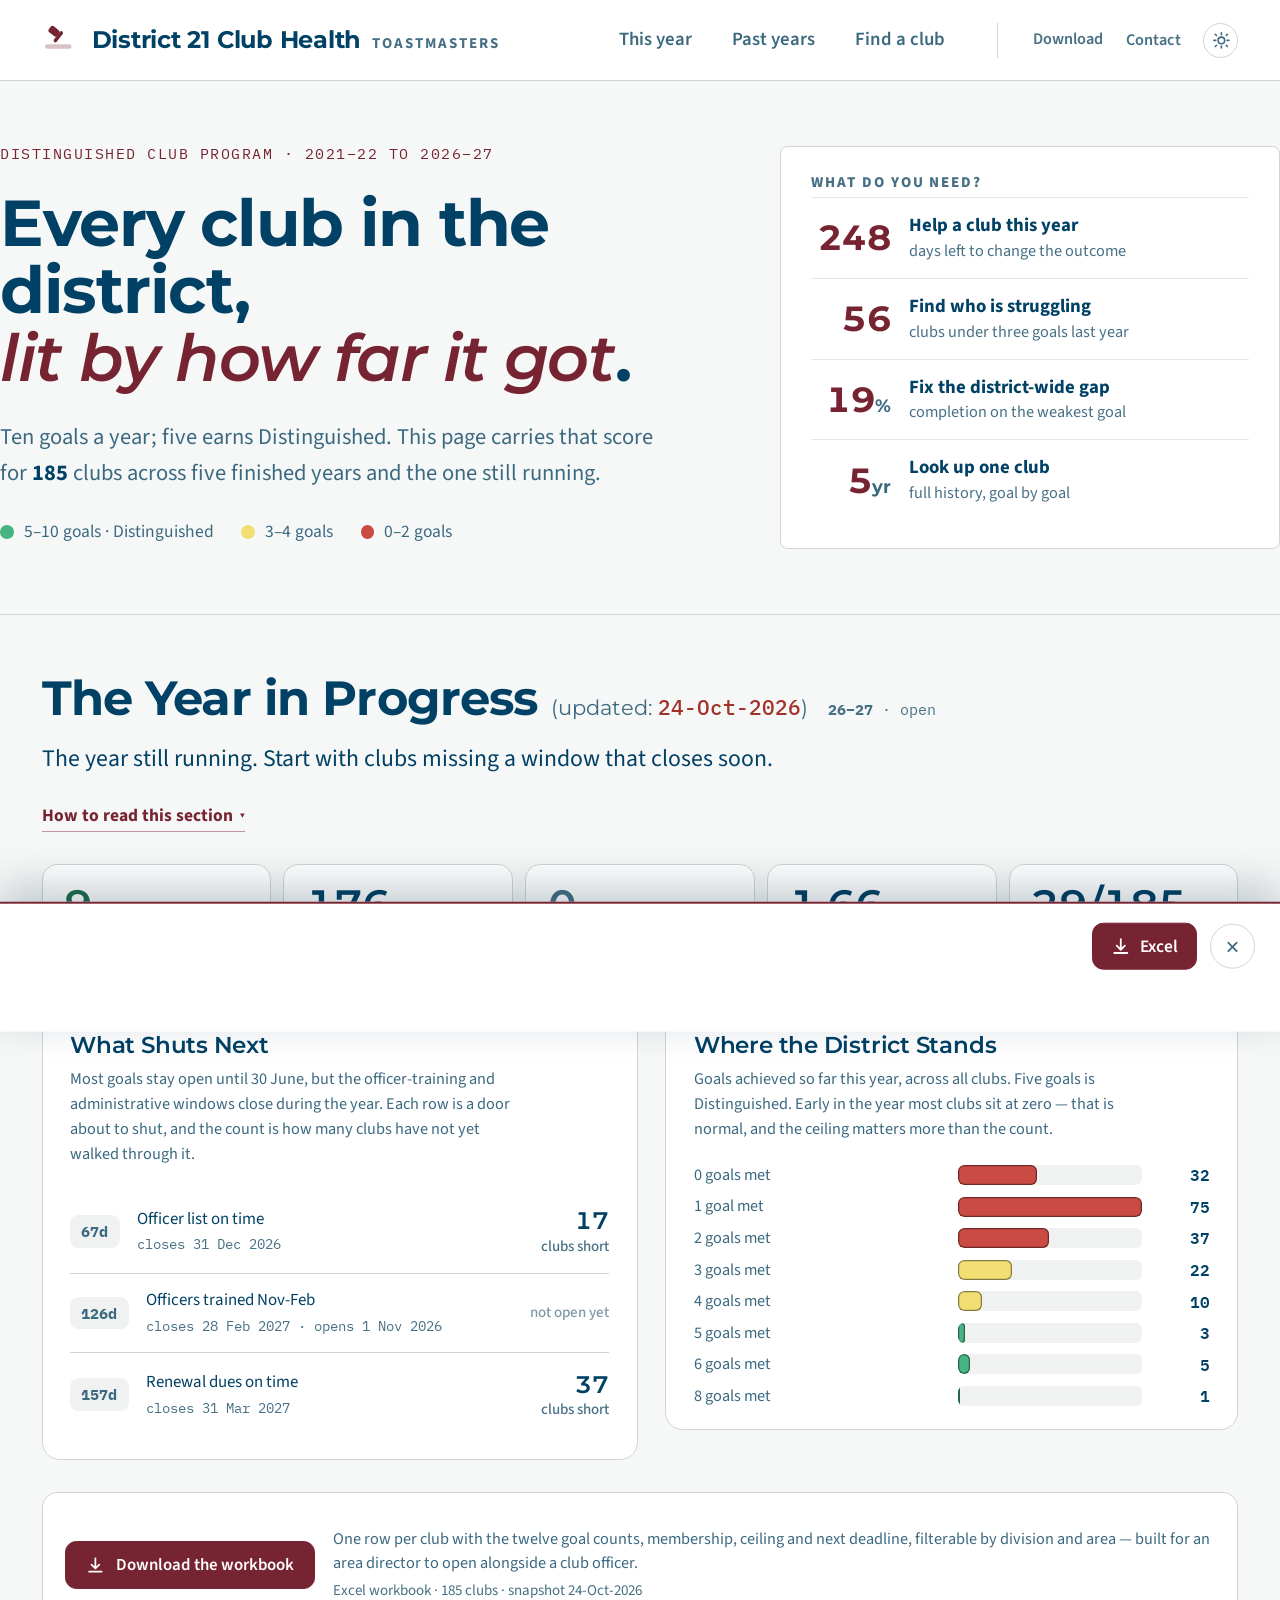
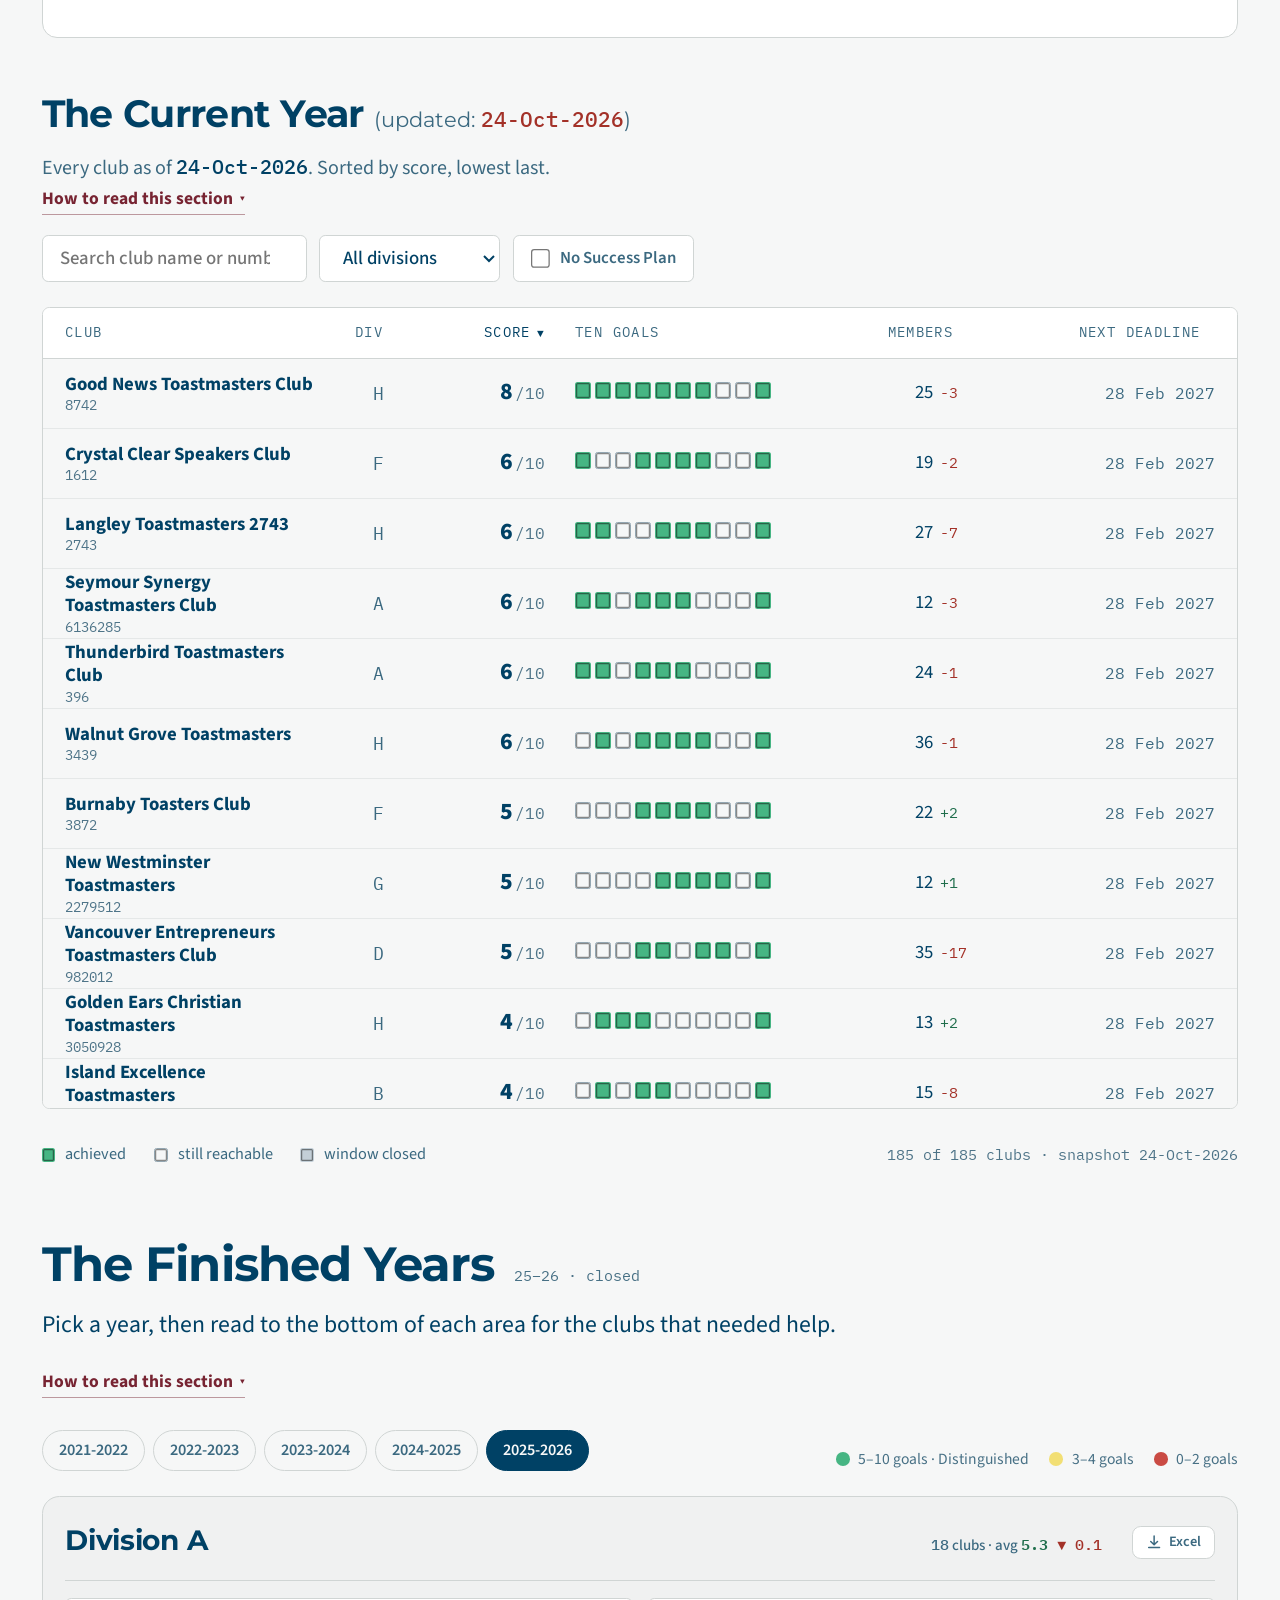
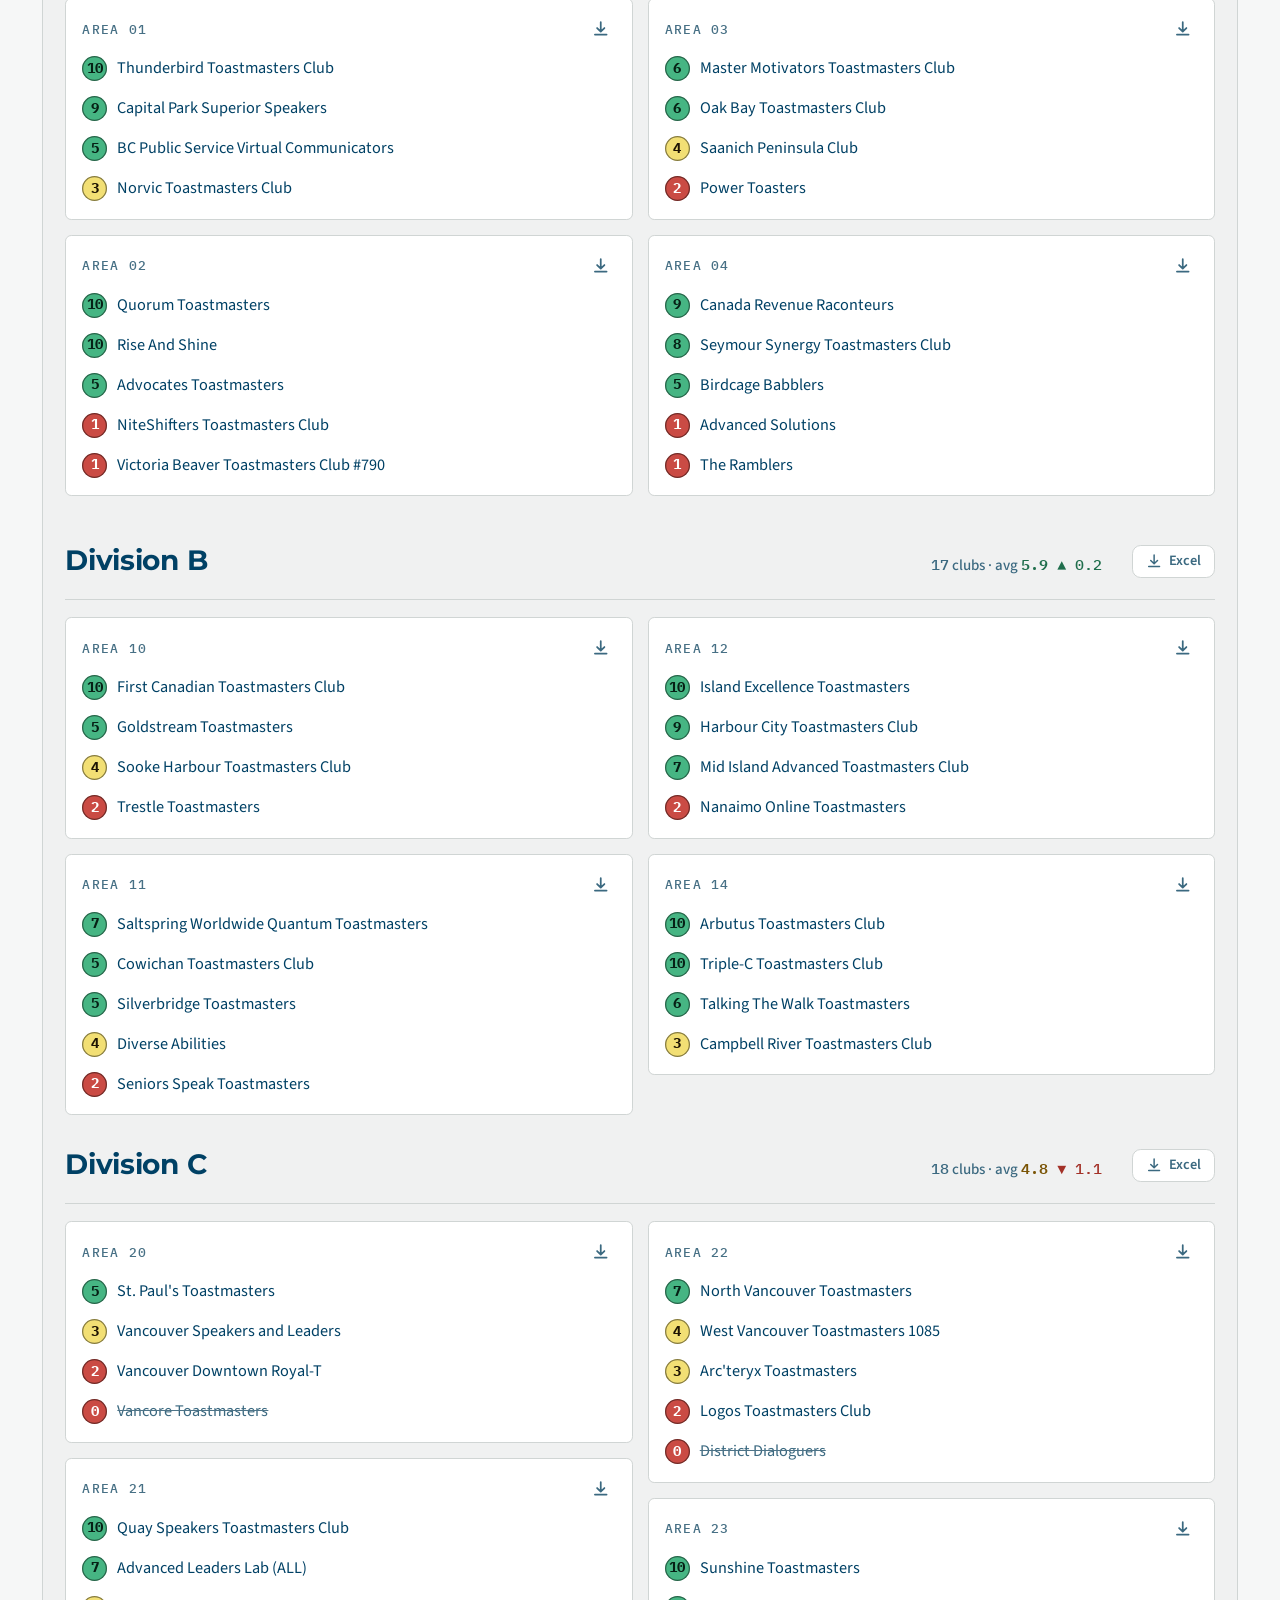
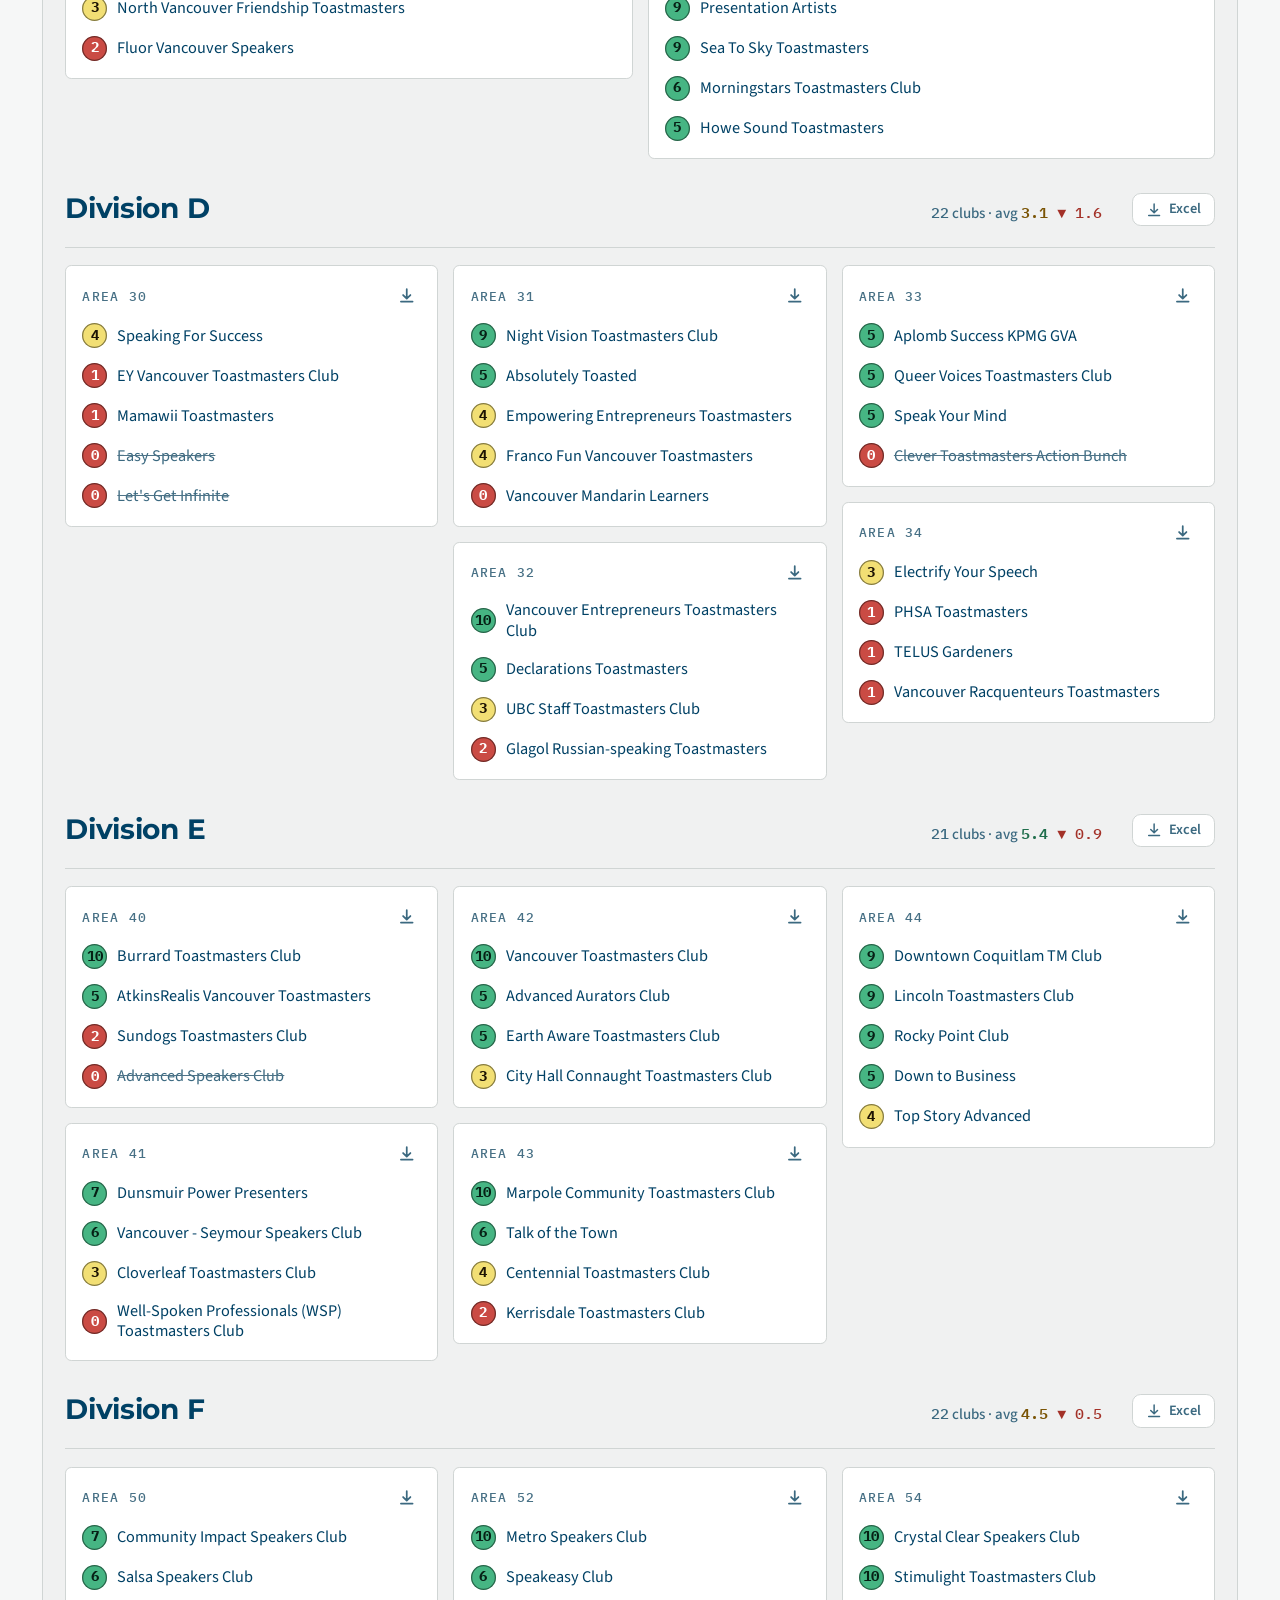
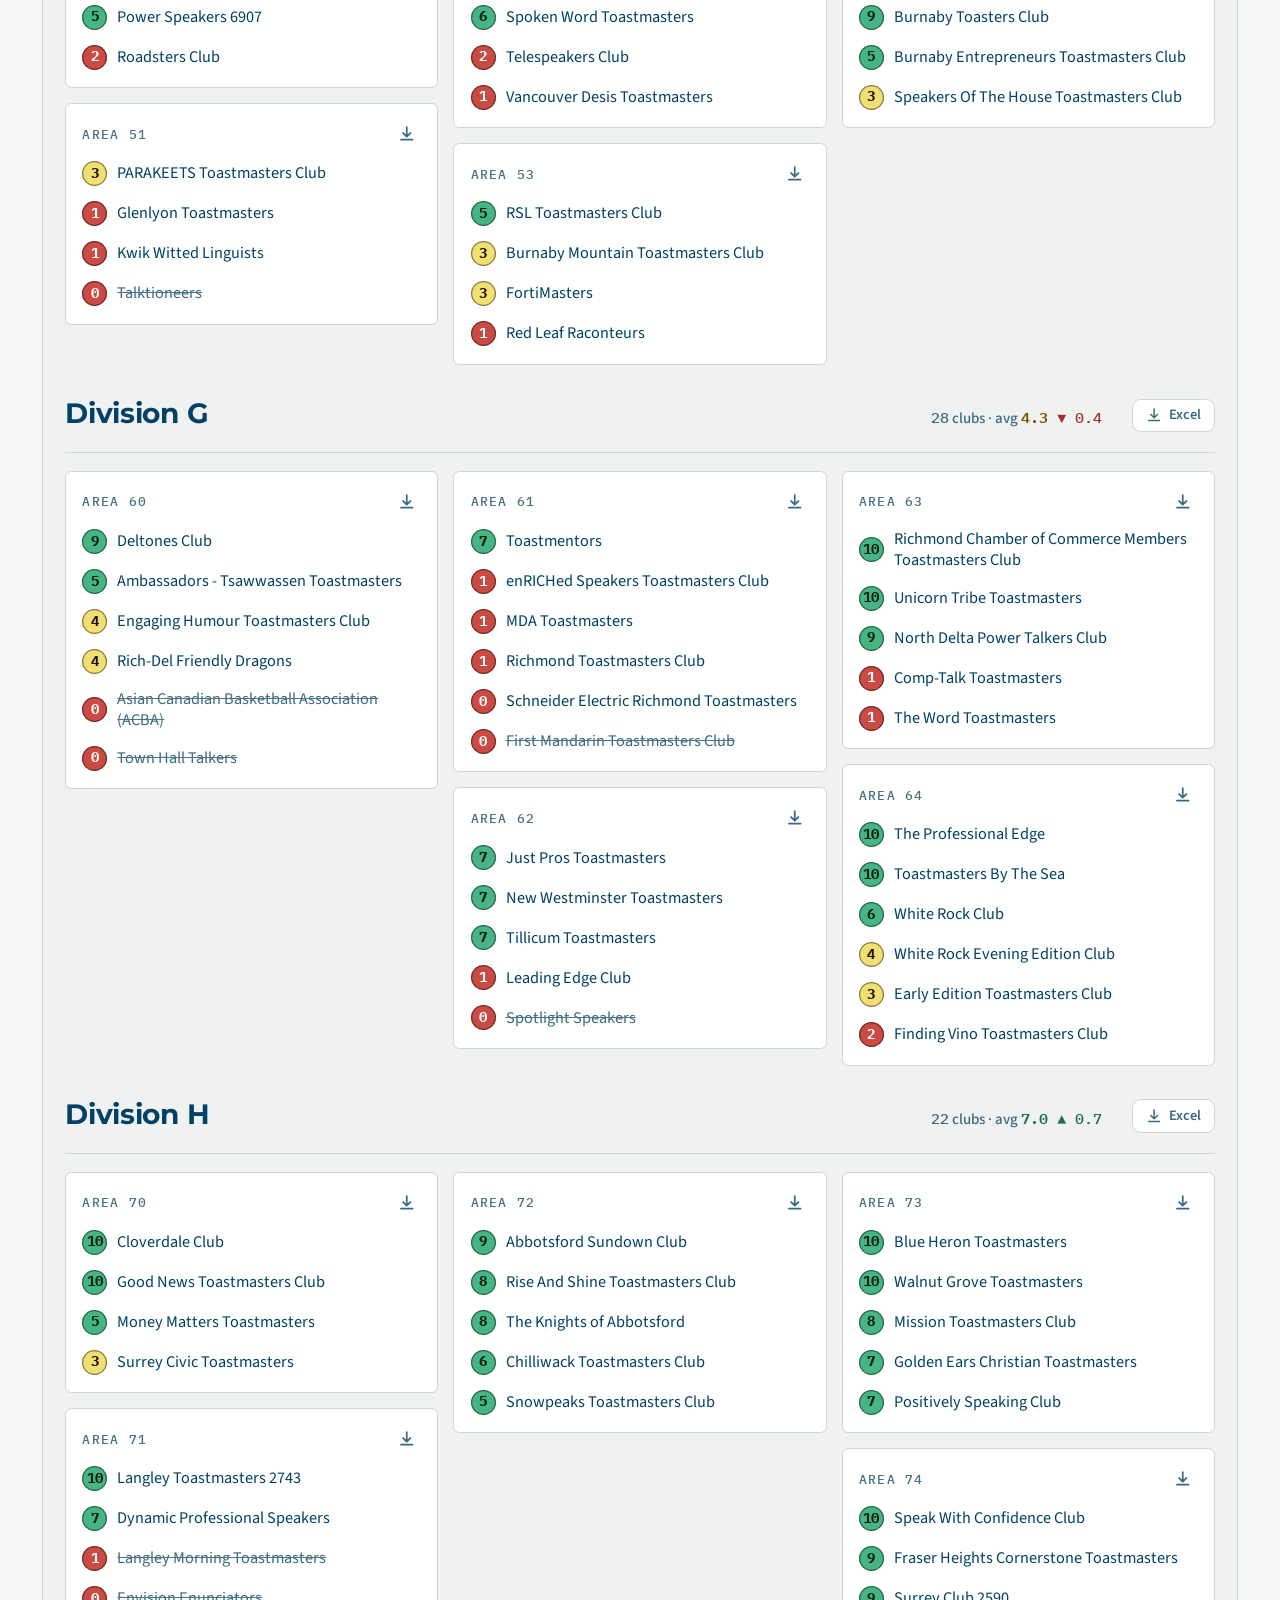
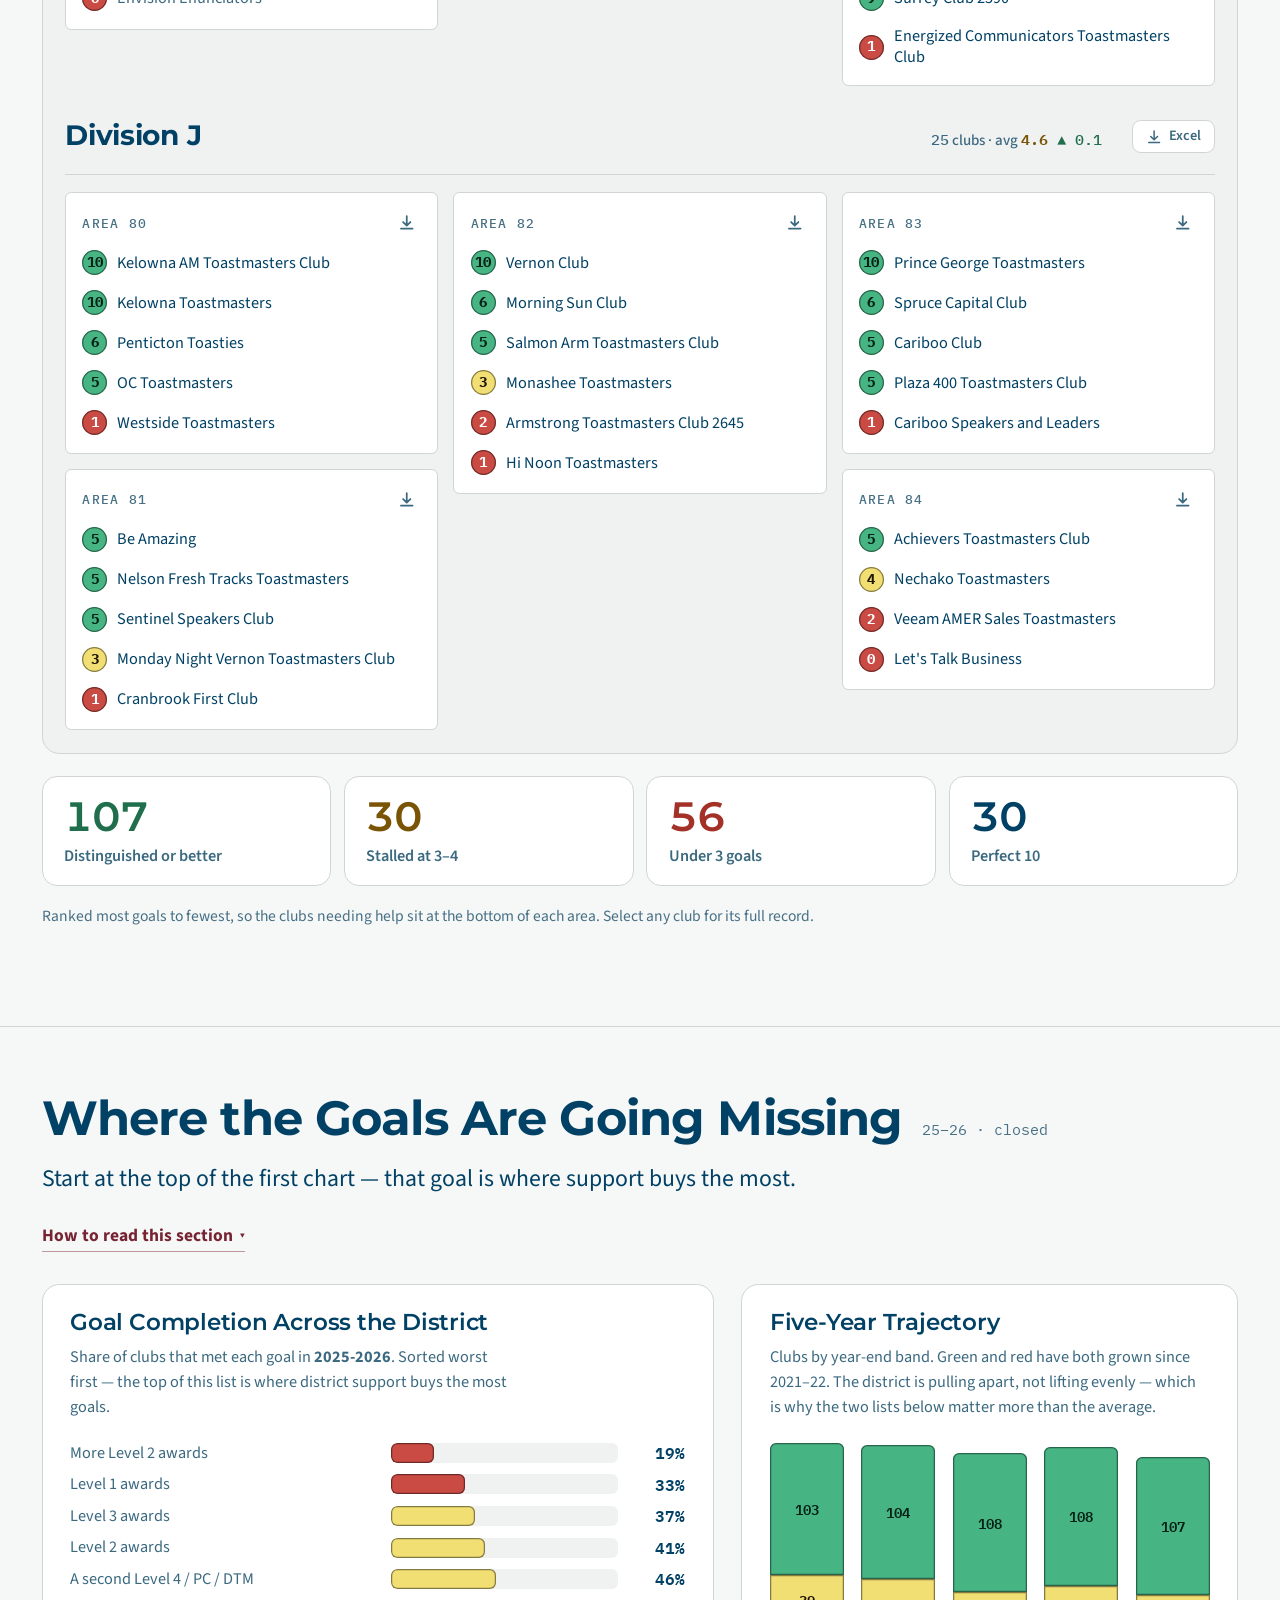
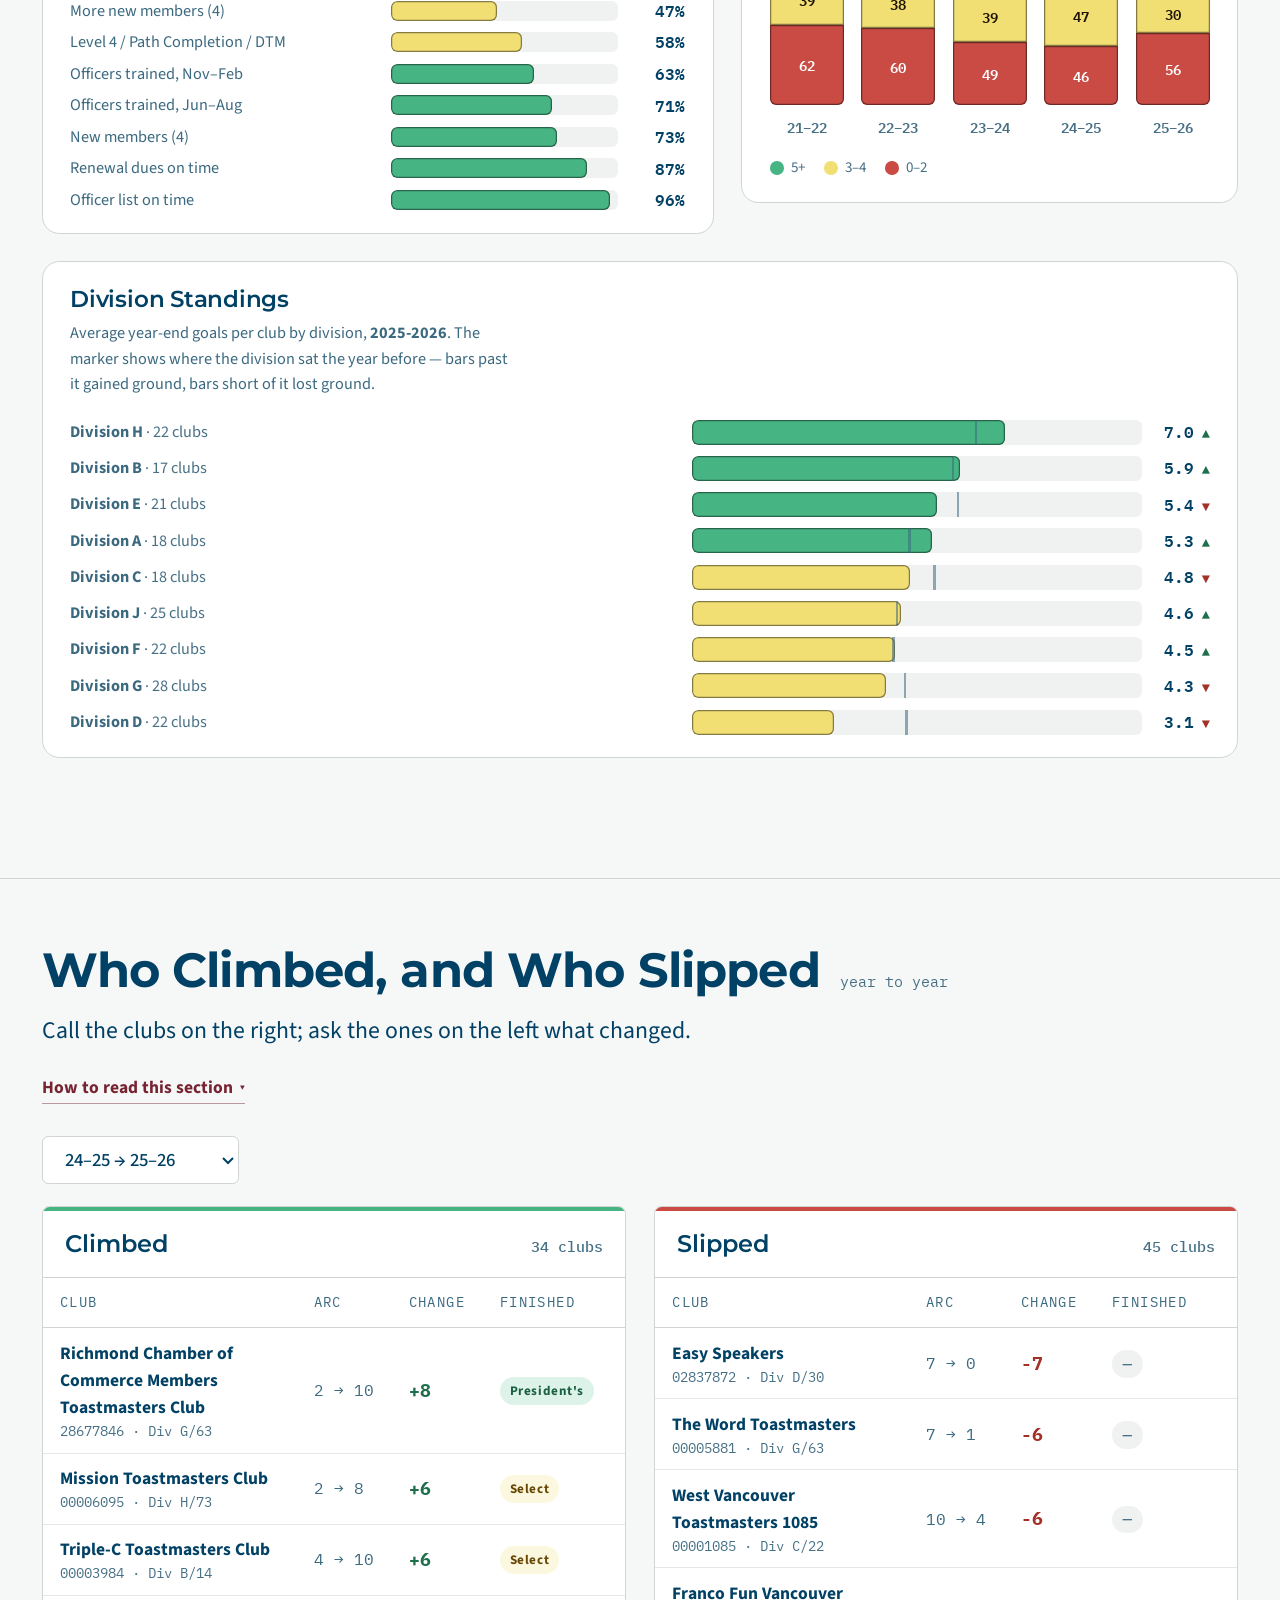
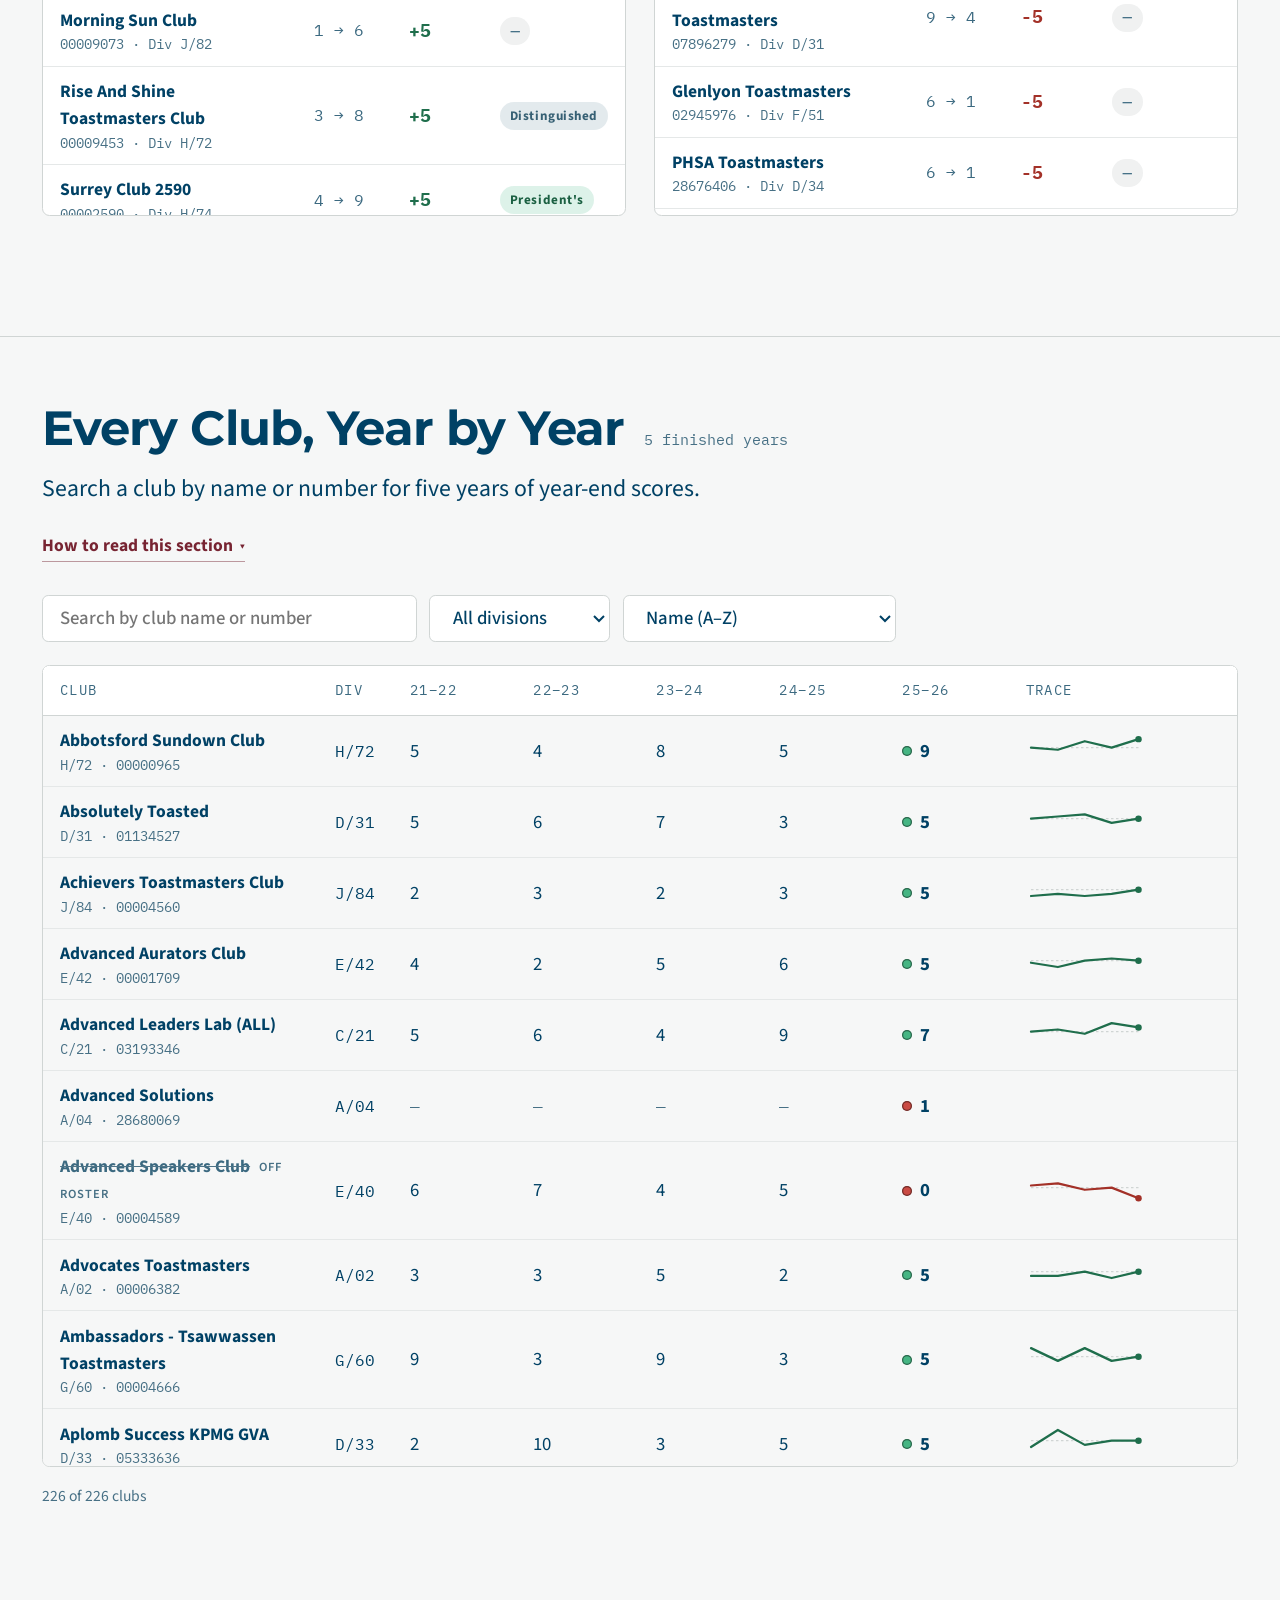
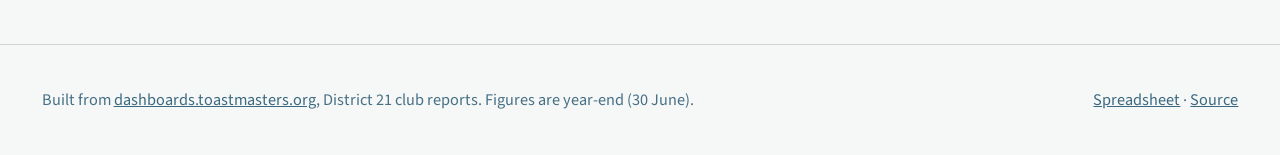
==== commit 15fea982: "Refresh in-year data for October 2026" ====
--- a/docs/index.html
+++ b/docs/index.html
@@ -14,8 +14,8 @@
 <!-- Without these the fetches inside app.js cannot start until the script has
      downloaded and run. Preloading lets the data travel alongside it. -->
 <link rel="preload" href="data.json?v=5744ca057e" as="fetch" type="application/json" crossorigin>
-<link rel="preload" href="live.json?v=059007a77b" as="fetch" type="application/json" crossorigin>
-<script>window.__ASSETS__={"styles.css":"styles.css?v=dae8cd0eb7","app.js":"app.js?v=03c140a18f","data.json":"data.json?v=5744ca057e","live.json":"live.json?v=059007a77b"};</script>
+<link rel="preload" href="live.json?v=4aa536d69a" as="fetch" type="application/json" crossorigin>
+<script>window.__ASSETS__={"styles.css":"styles.css?v=dae8cd0eb7","app.js":"app.js?v=03c140a18f","data.json":"data.json?v=5744ca057e","live.json":"live.json?v=4aa536d69a"};</script>
 </head>
 <body>
 
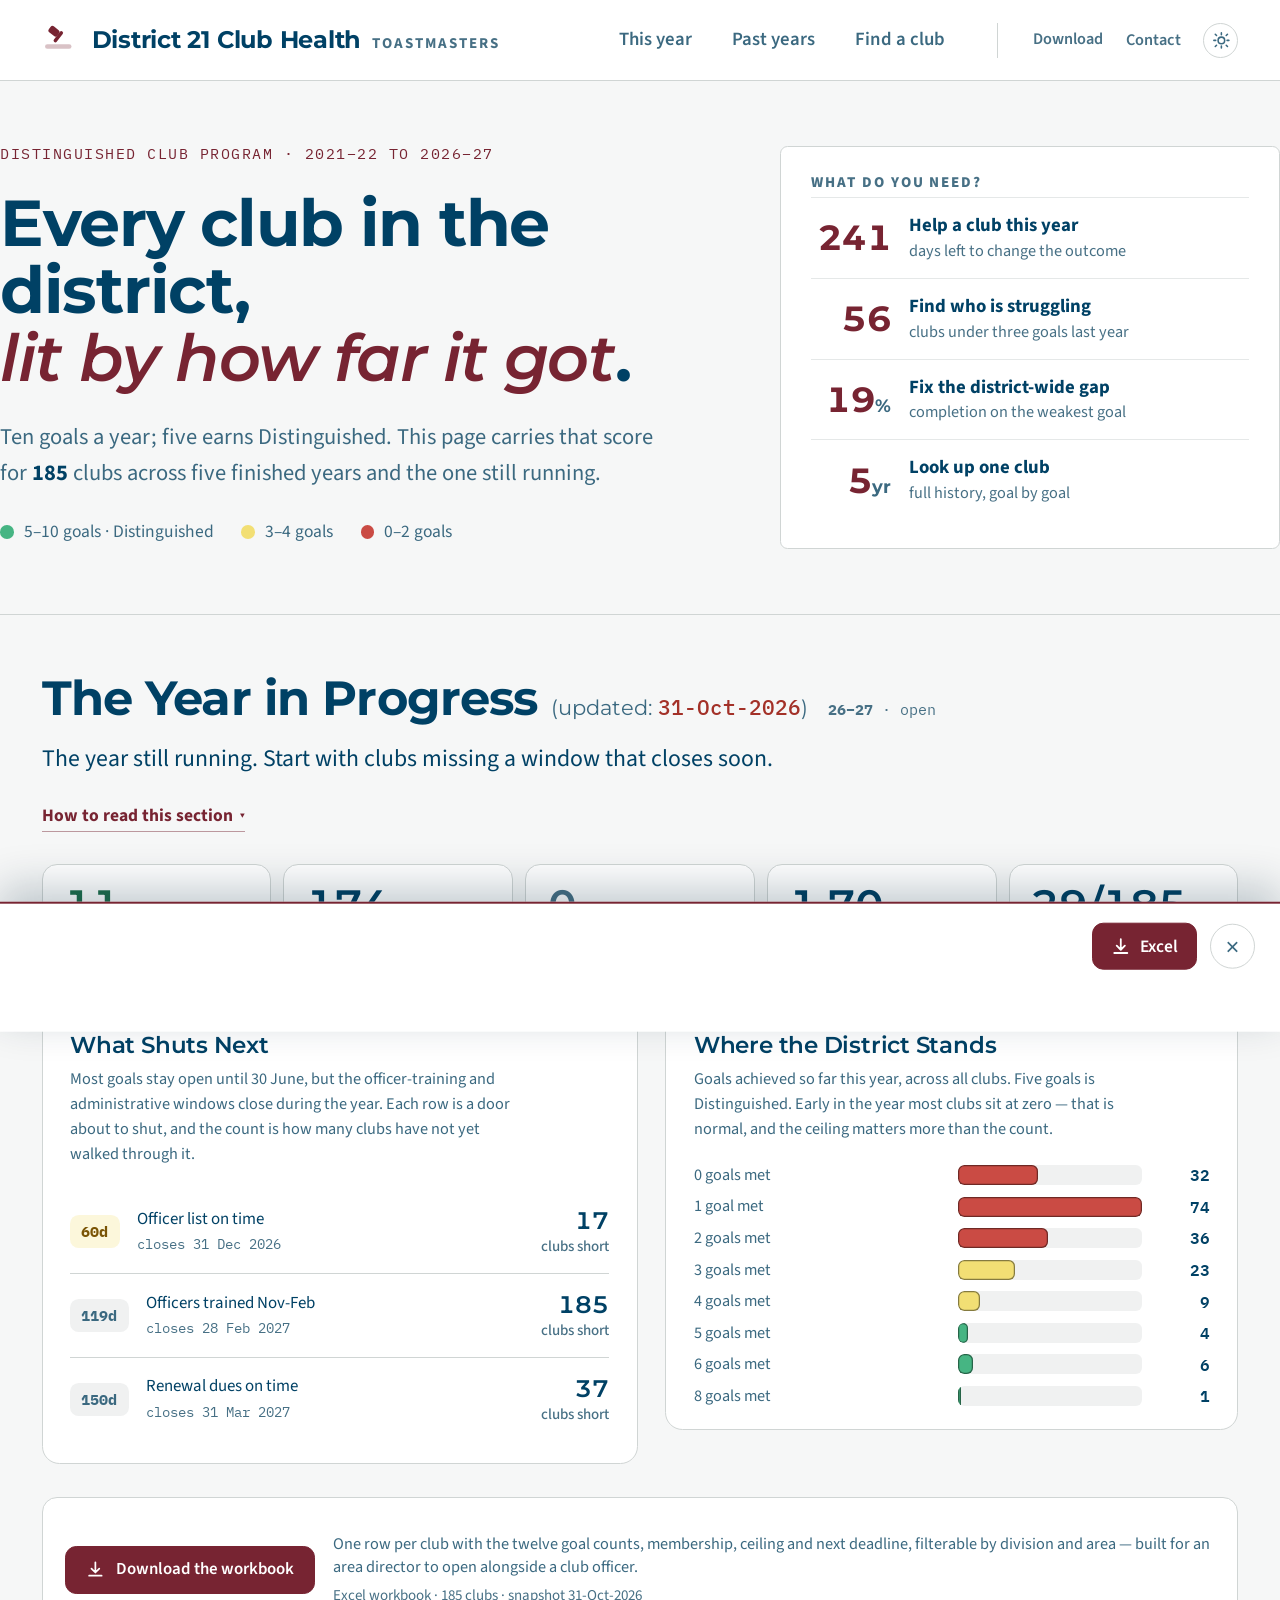
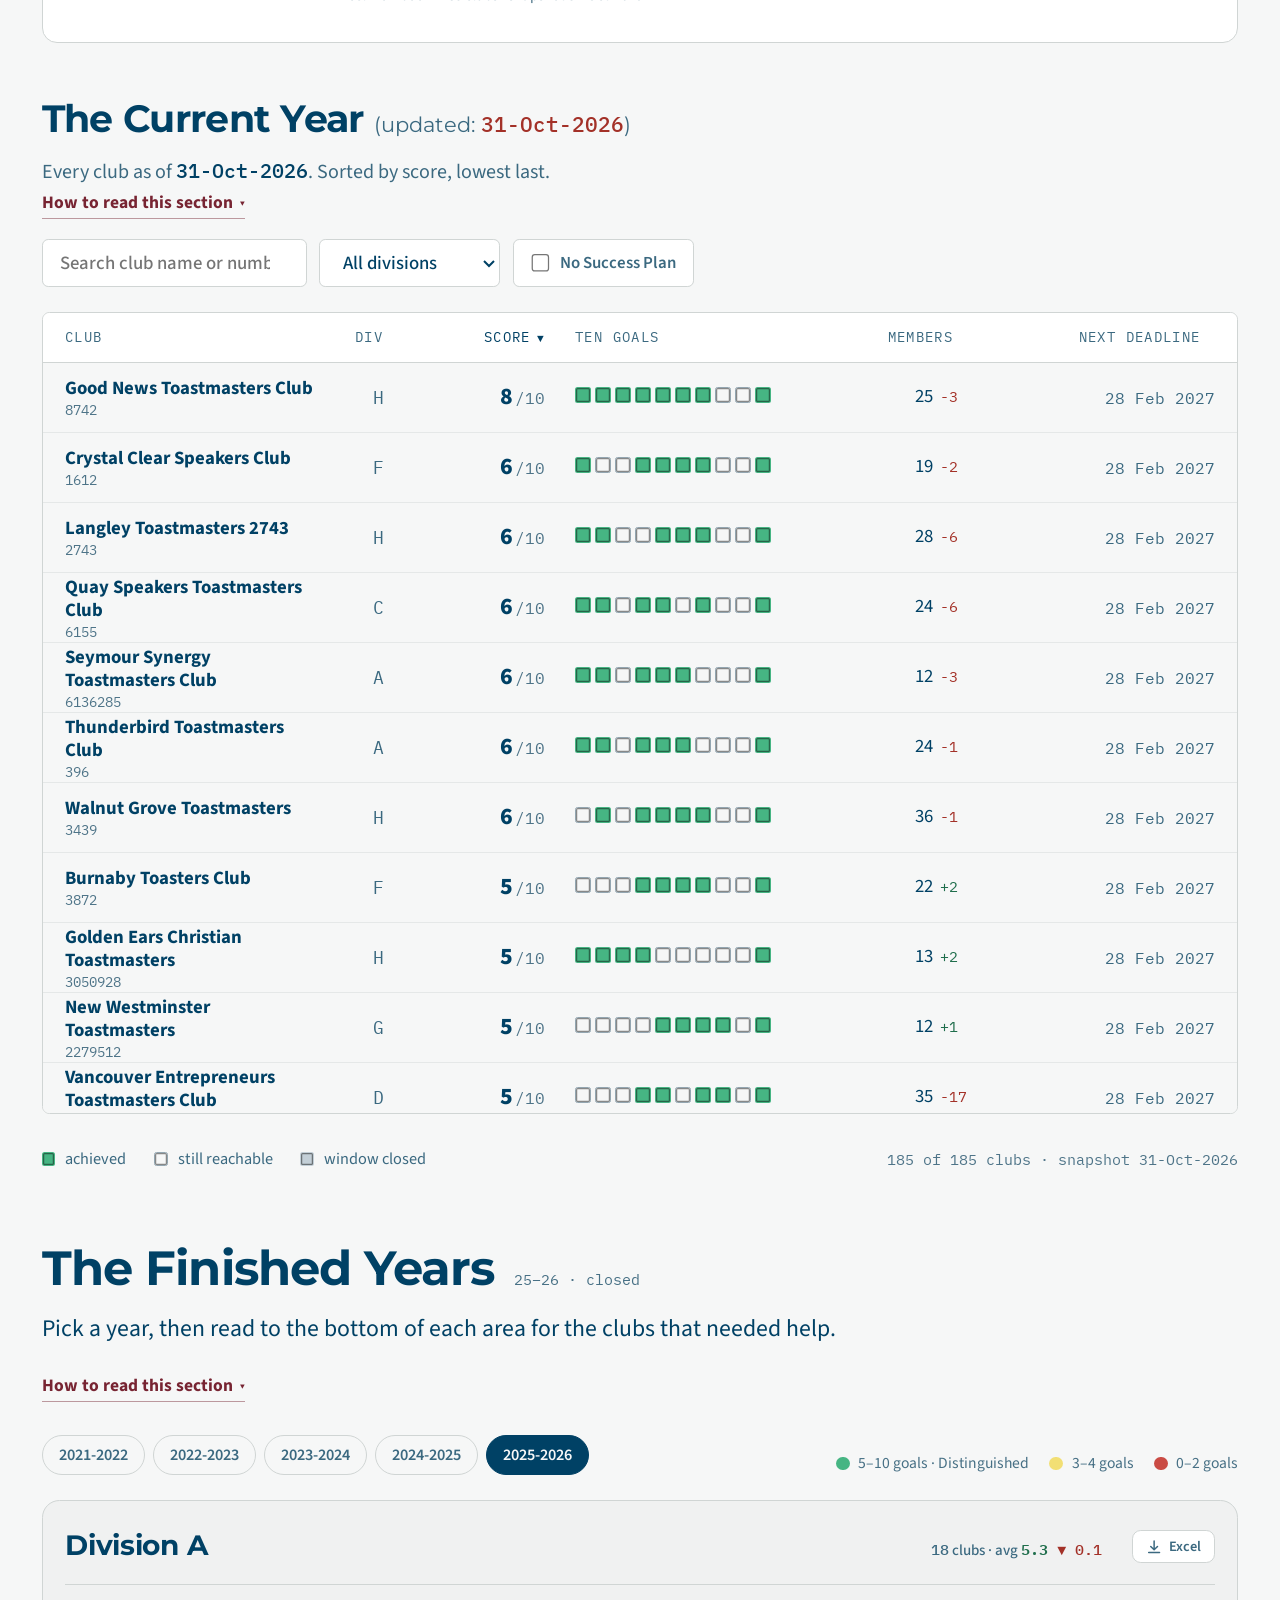
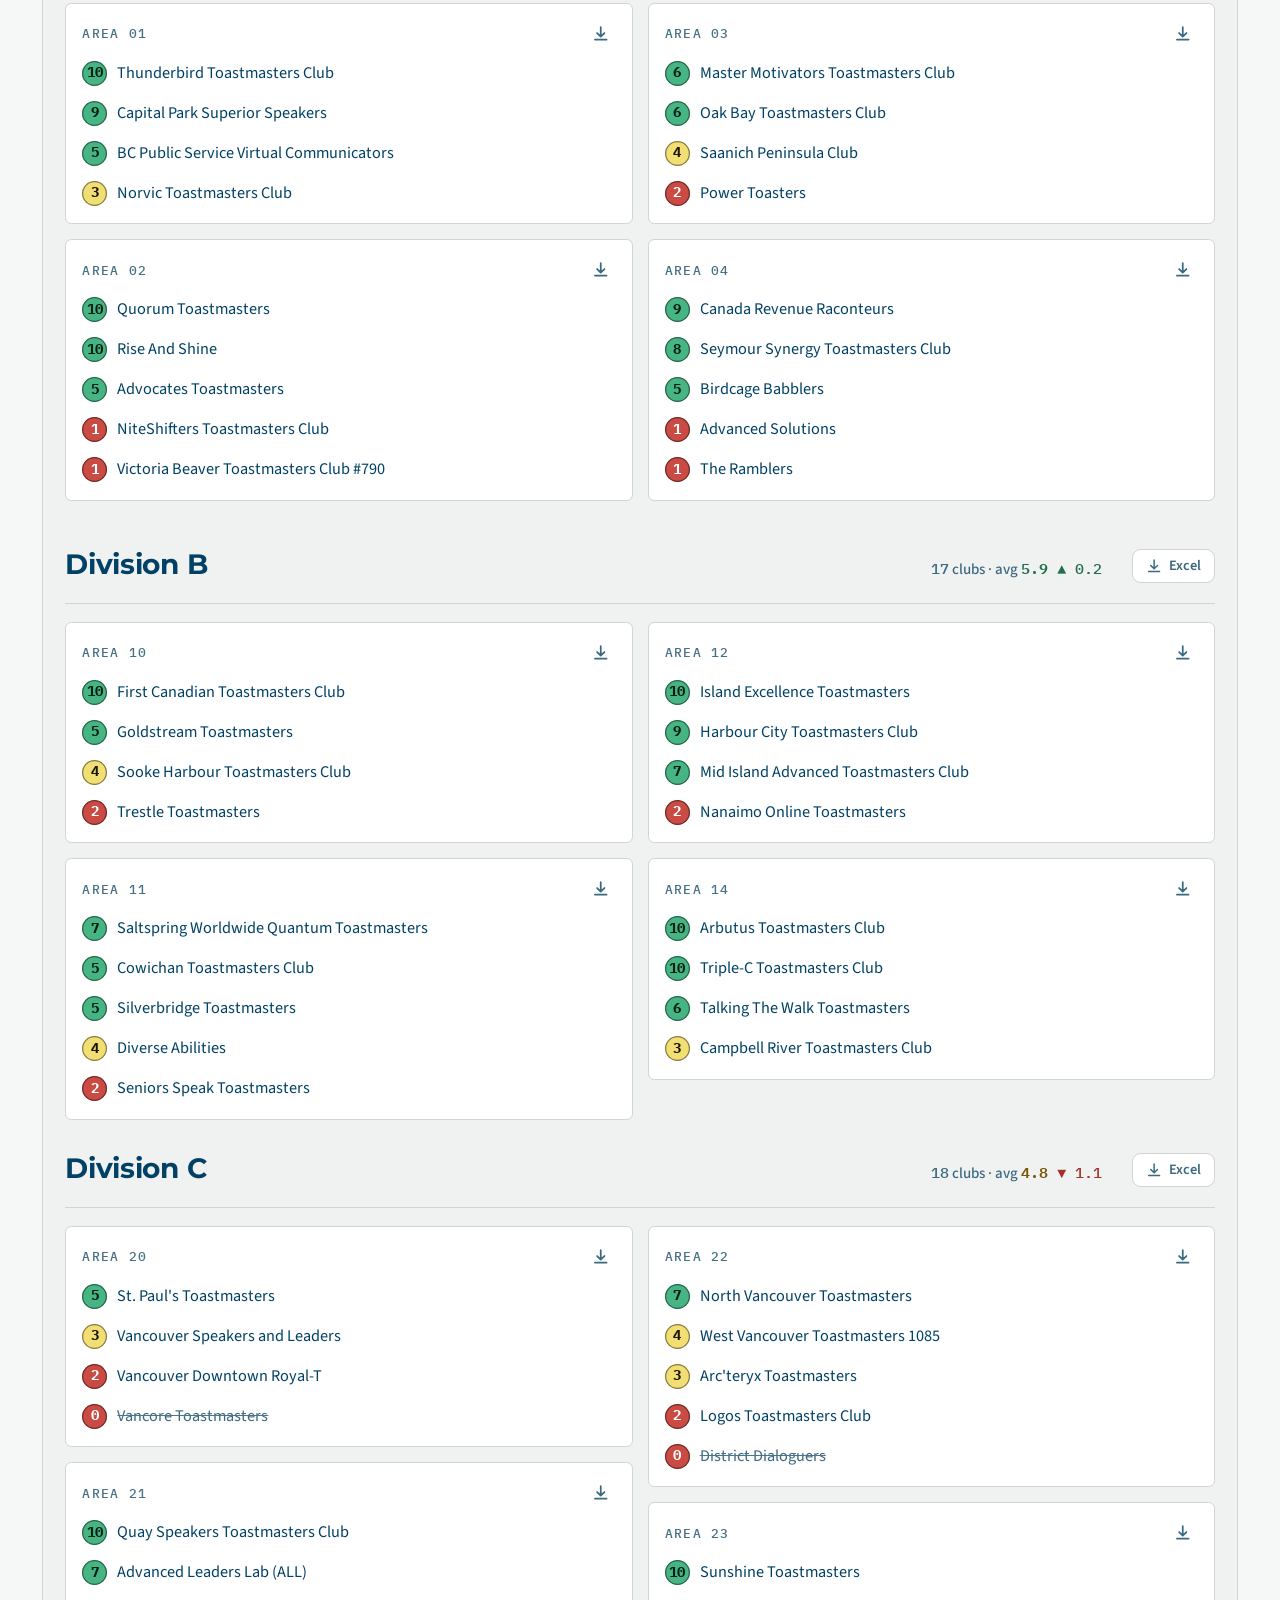
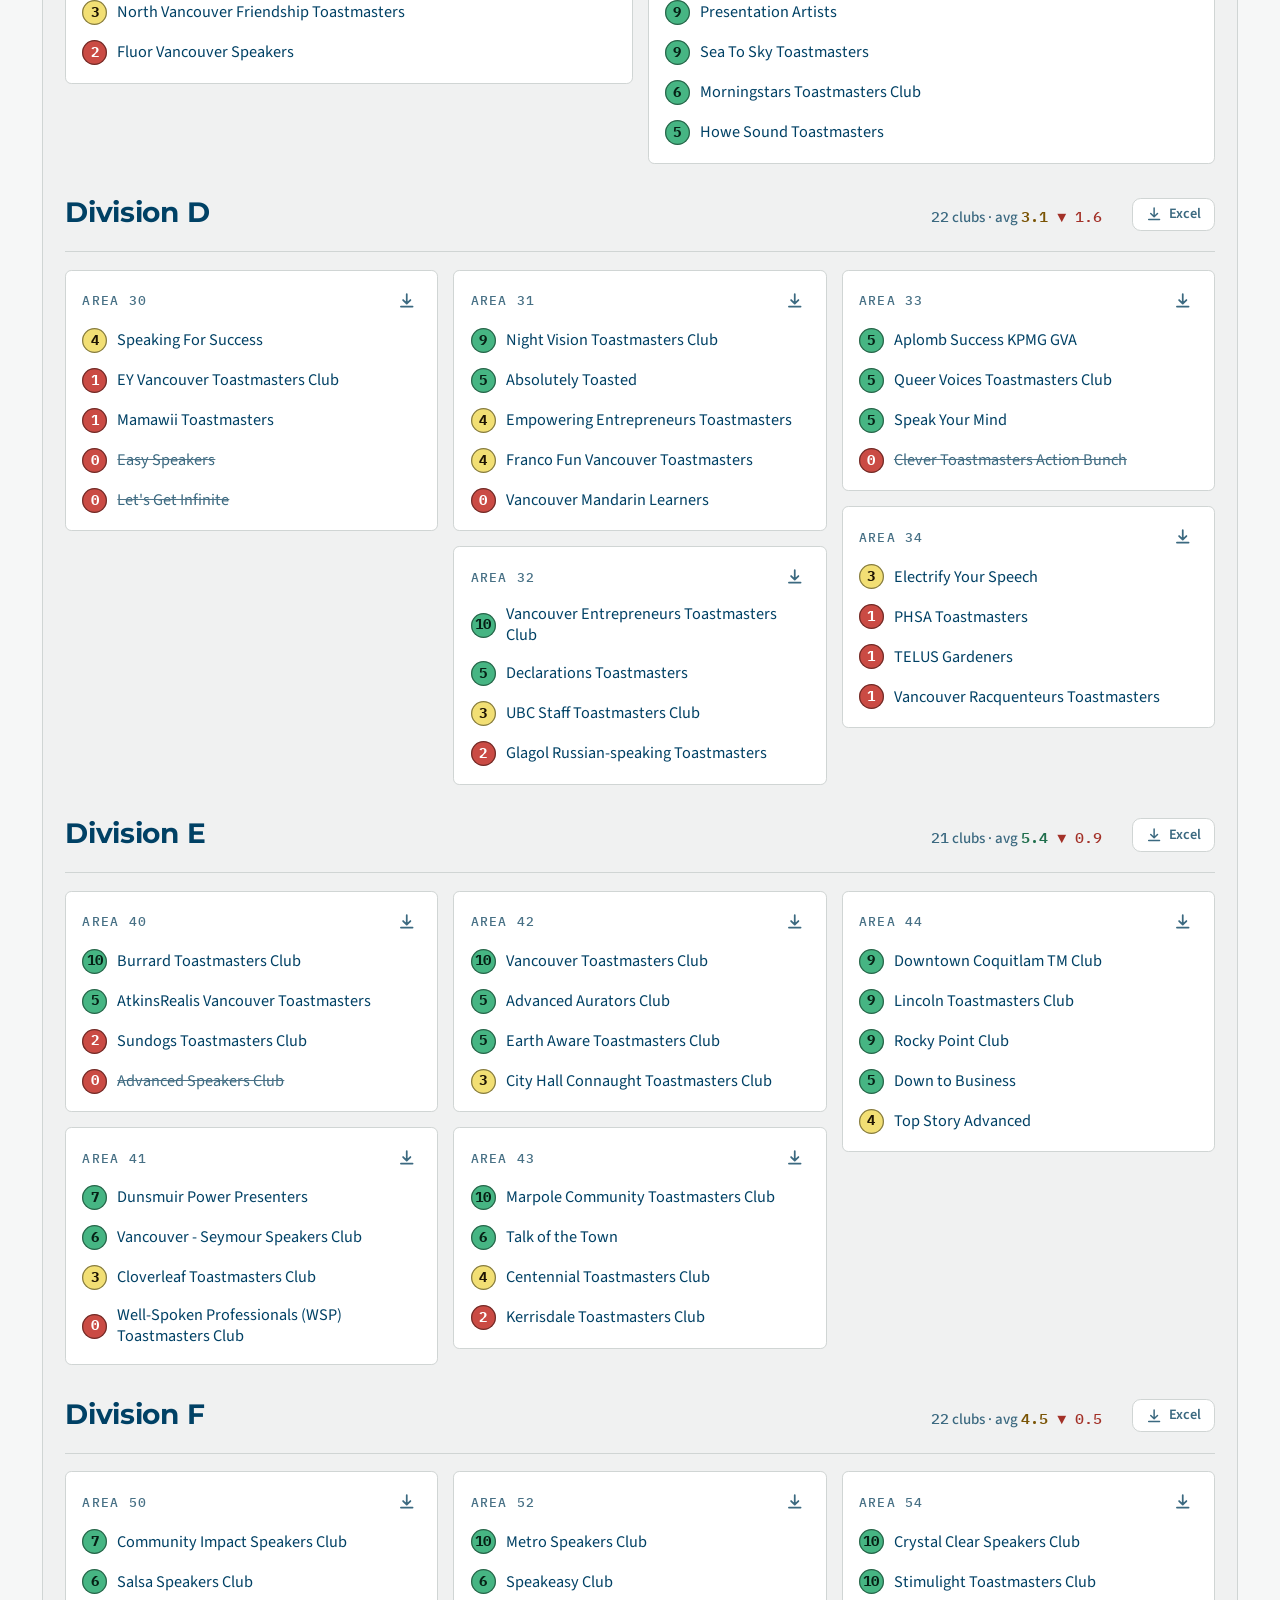
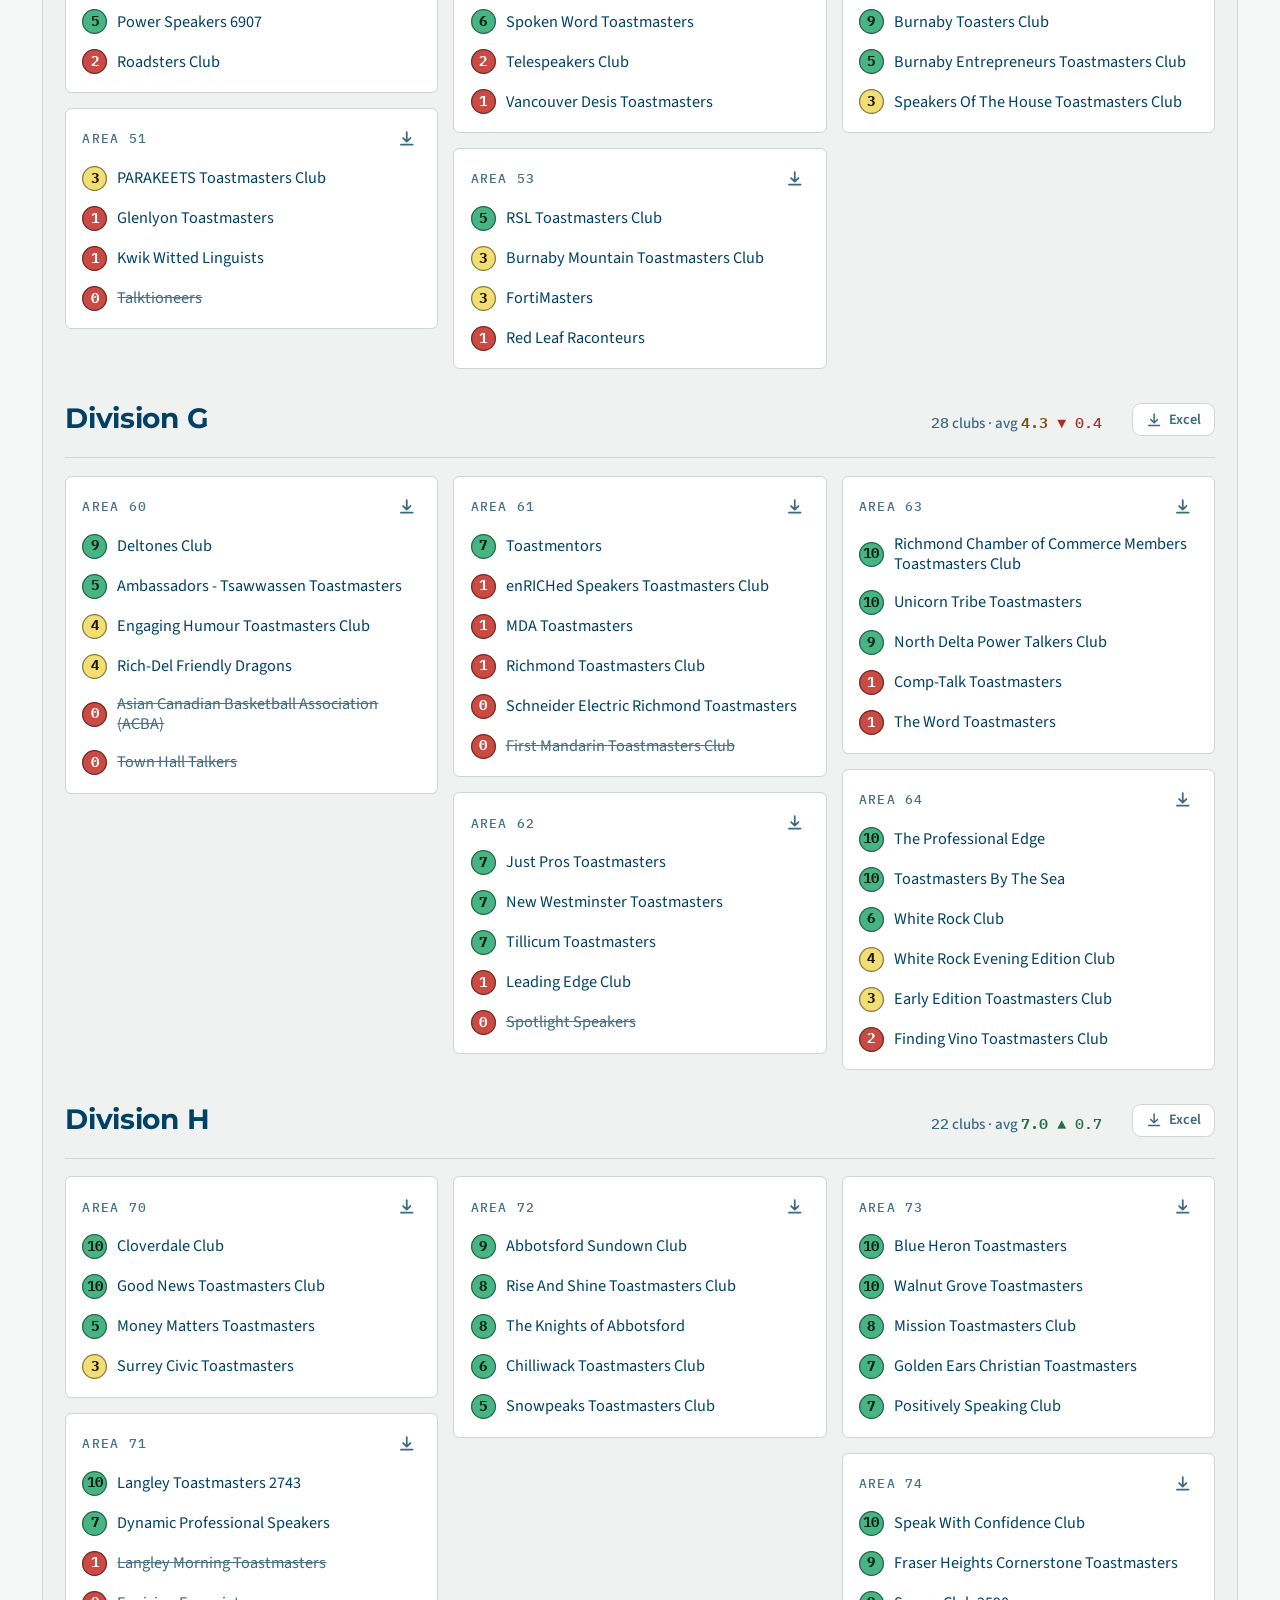
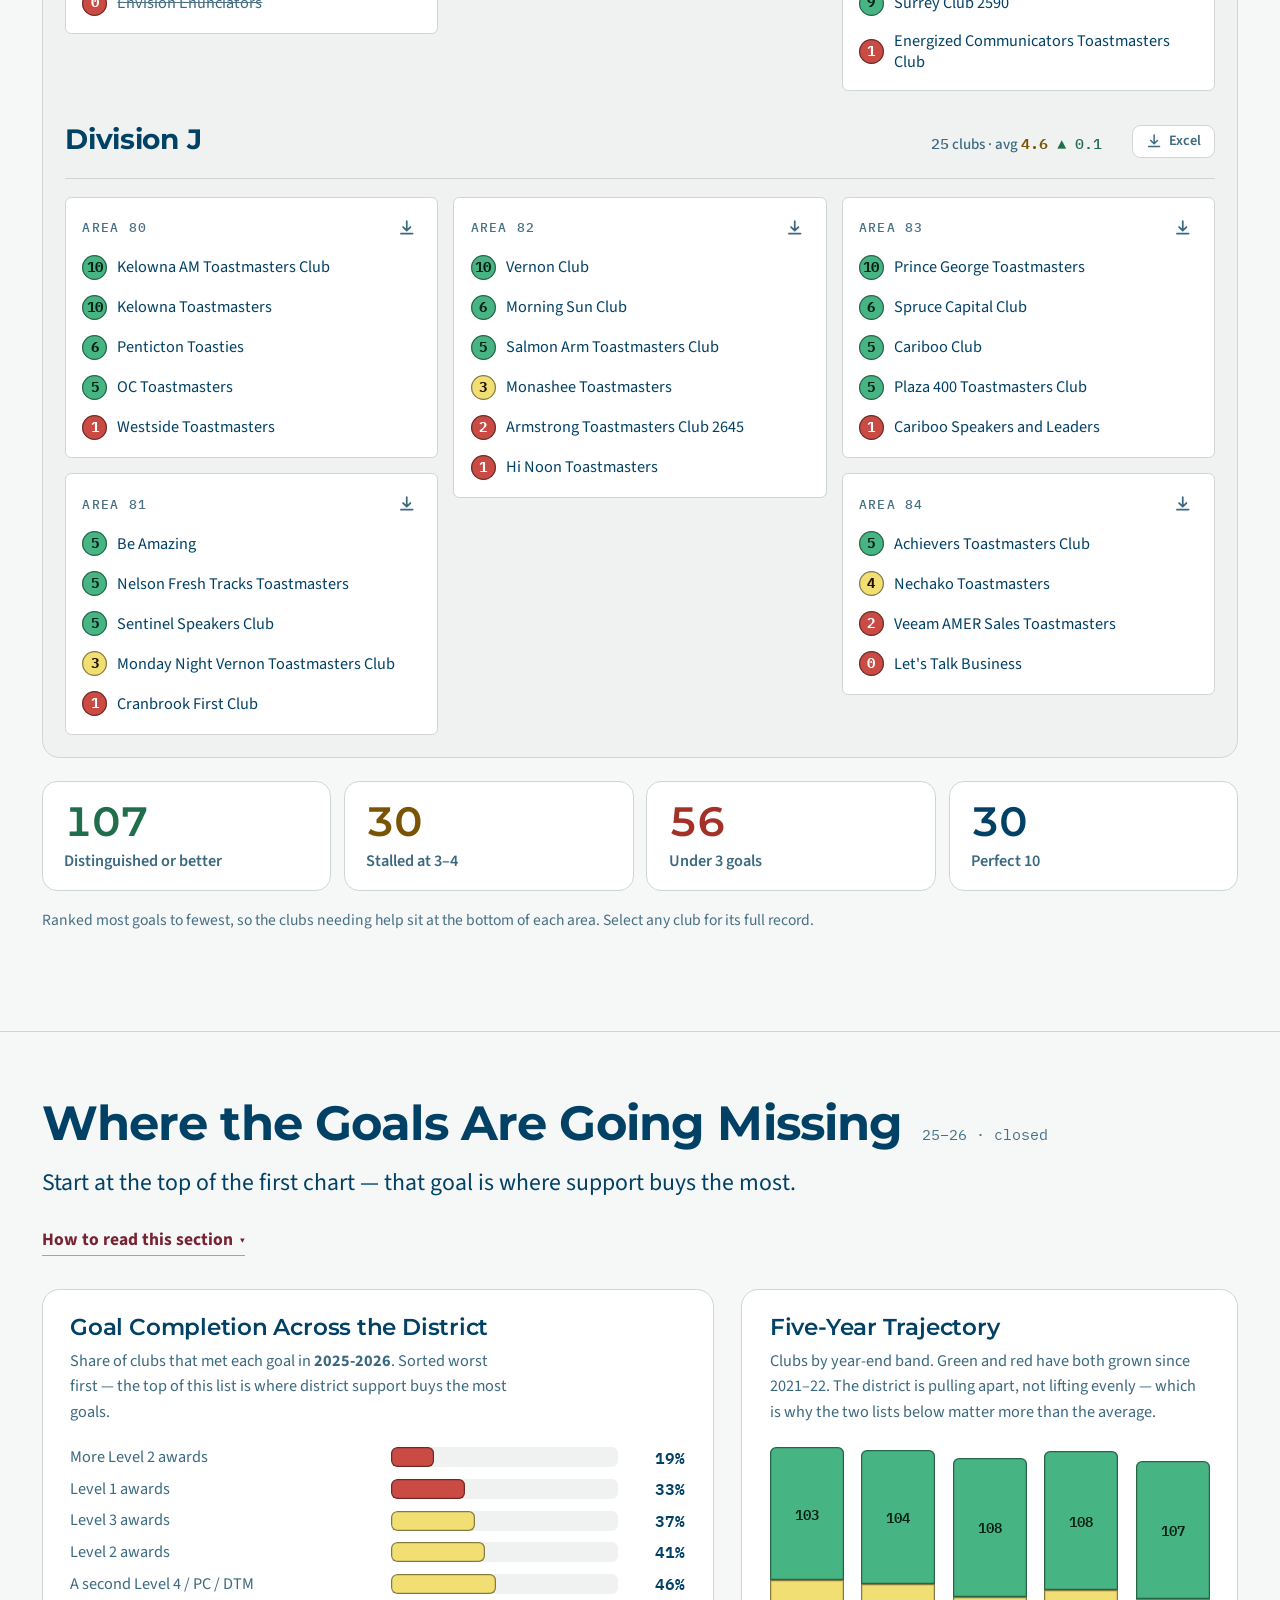
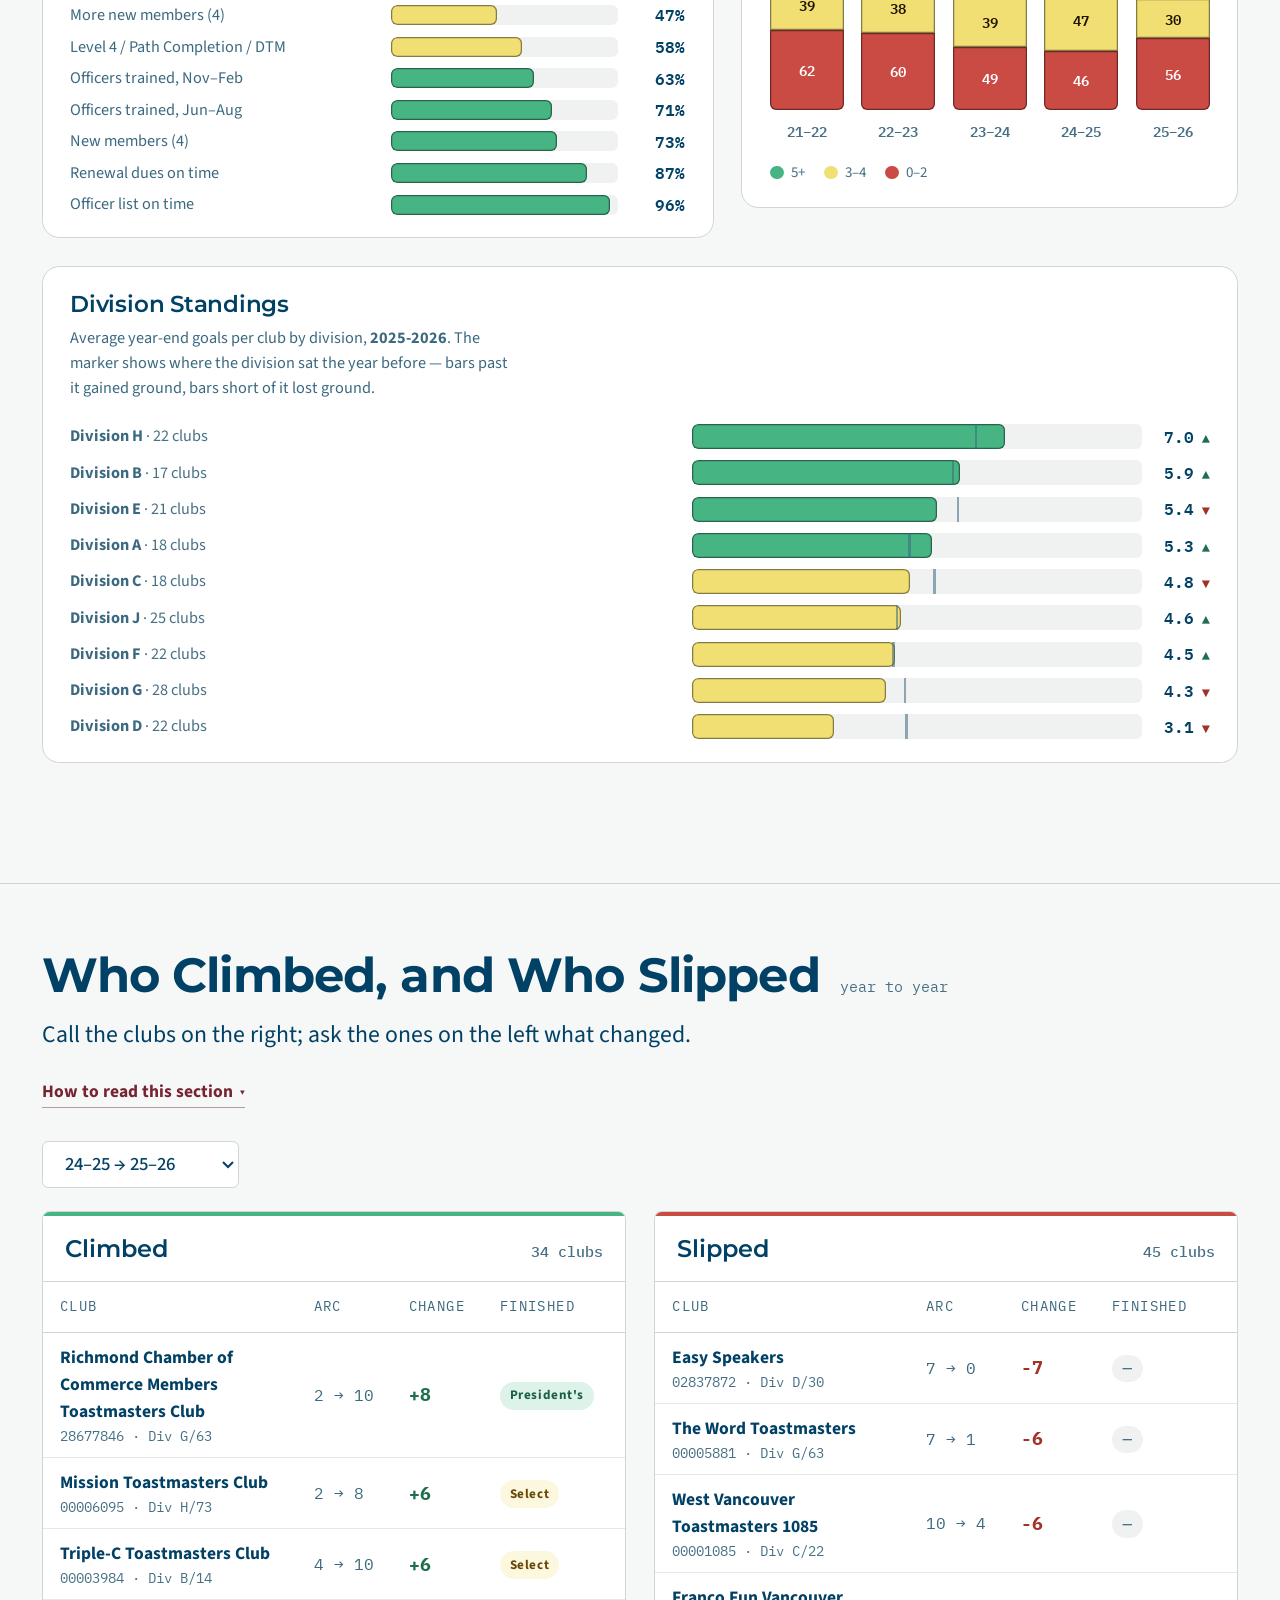
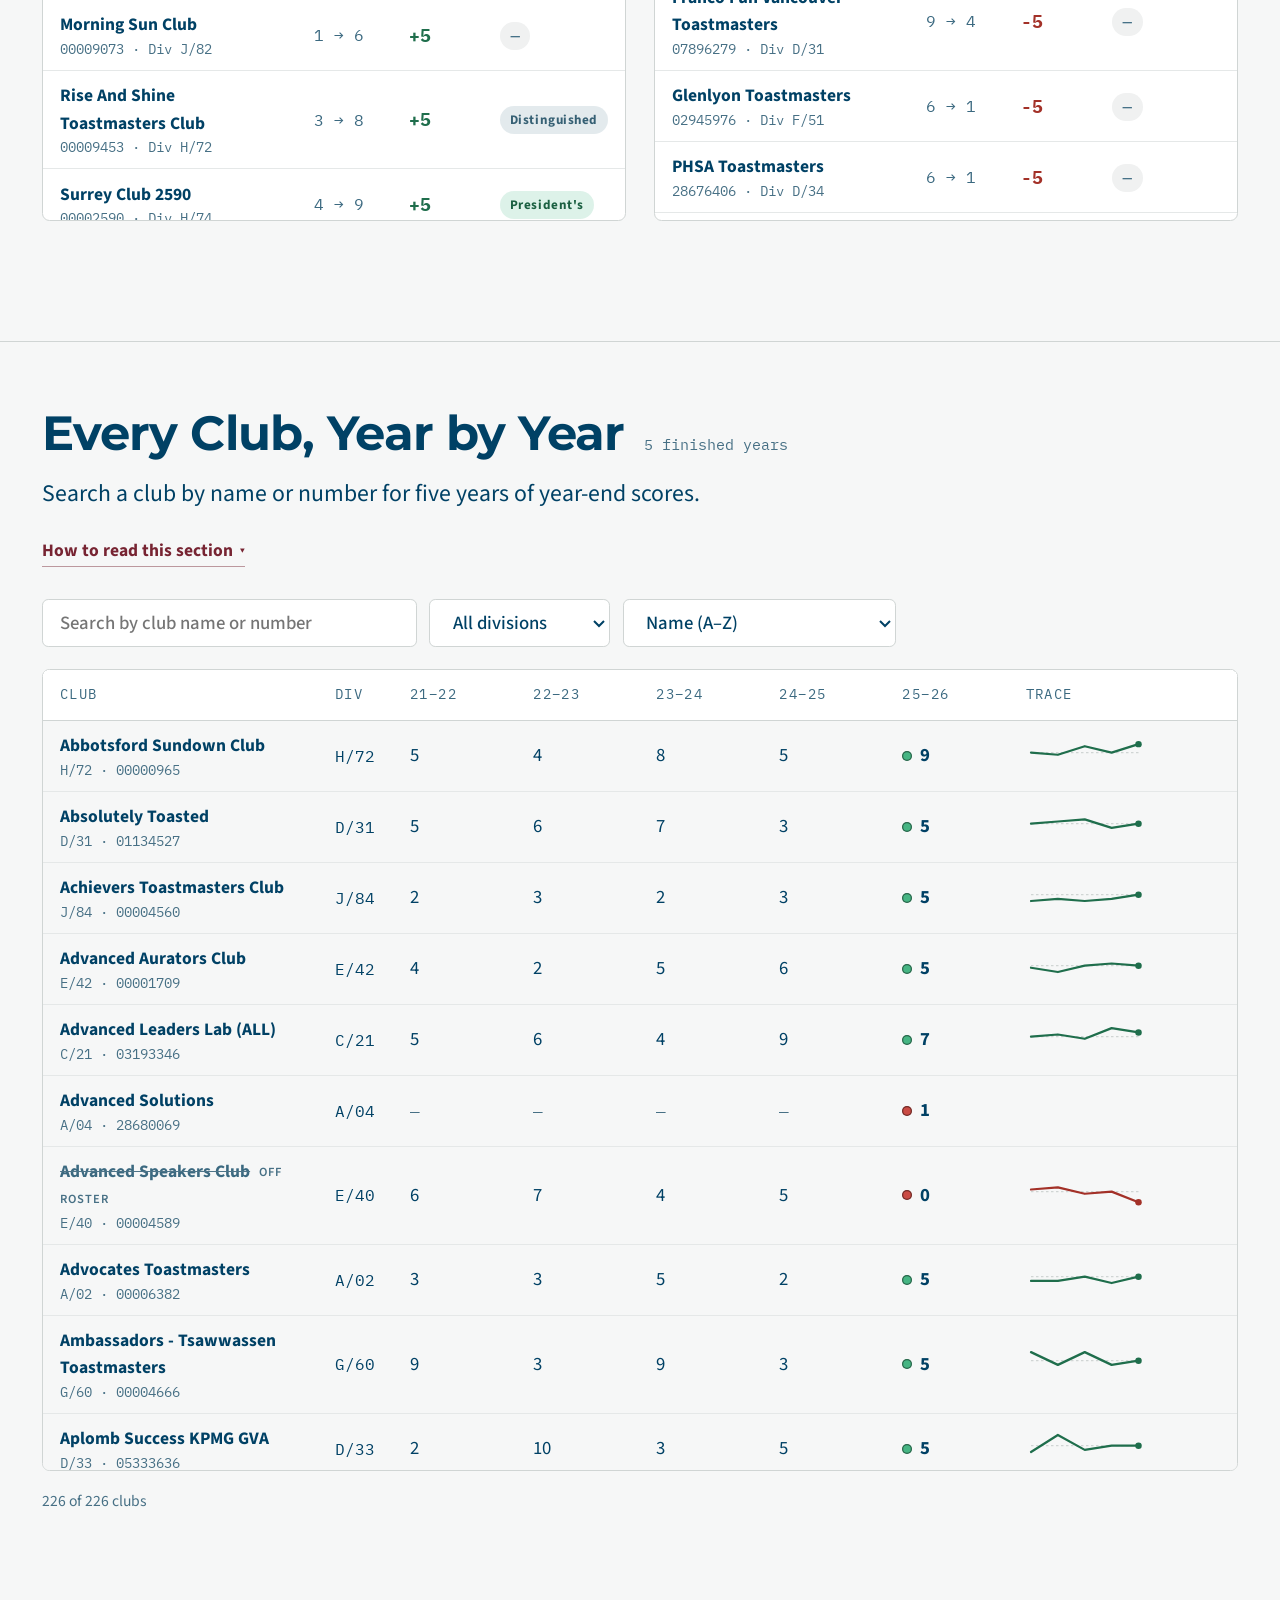
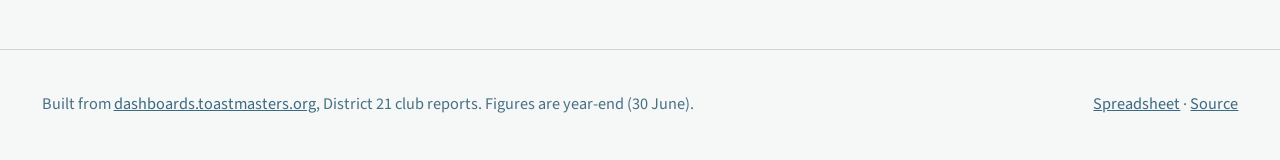
==== commit f5b82ecb: "Refresh in-year data for November 2026" ====
--- a/docs/index.html
+++ b/docs/index.html
@@ -14,8 +14,8 @@
 <!-- Without these the fetches inside app.js cannot start until the script has
      downloaded and run. Preloading lets the data travel alongside it. -->
 <link rel="preload" href="data.json?v=5744ca057e" as="fetch" type="application/json" crossorigin>
-<link rel="preload" href="live.json?v=4aa536d69a" as="fetch" type="application/json" crossorigin>
-<script>window.__ASSETS__={"styles.css":"styles.css?v=dae8cd0eb7","app.js":"app.js?v=03c140a18f","data.json":"data.json?v=5744ca057e","live.json":"live.json?v=4aa536d69a"};</script>
+<link rel="preload" href="live.json?v=818900ffb4" as="fetch" type="application/json" crossorigin>
+<script>window.__ASSETS__={"styles.css":"styles.css?v=dae8cd0eb7","app.js":"app.js?v=03c140a18f","data.json":"data.json?v=5744ca057e","live.json":"live.json?v=818900ffb4"};</script>
 </head>
 <body>
 
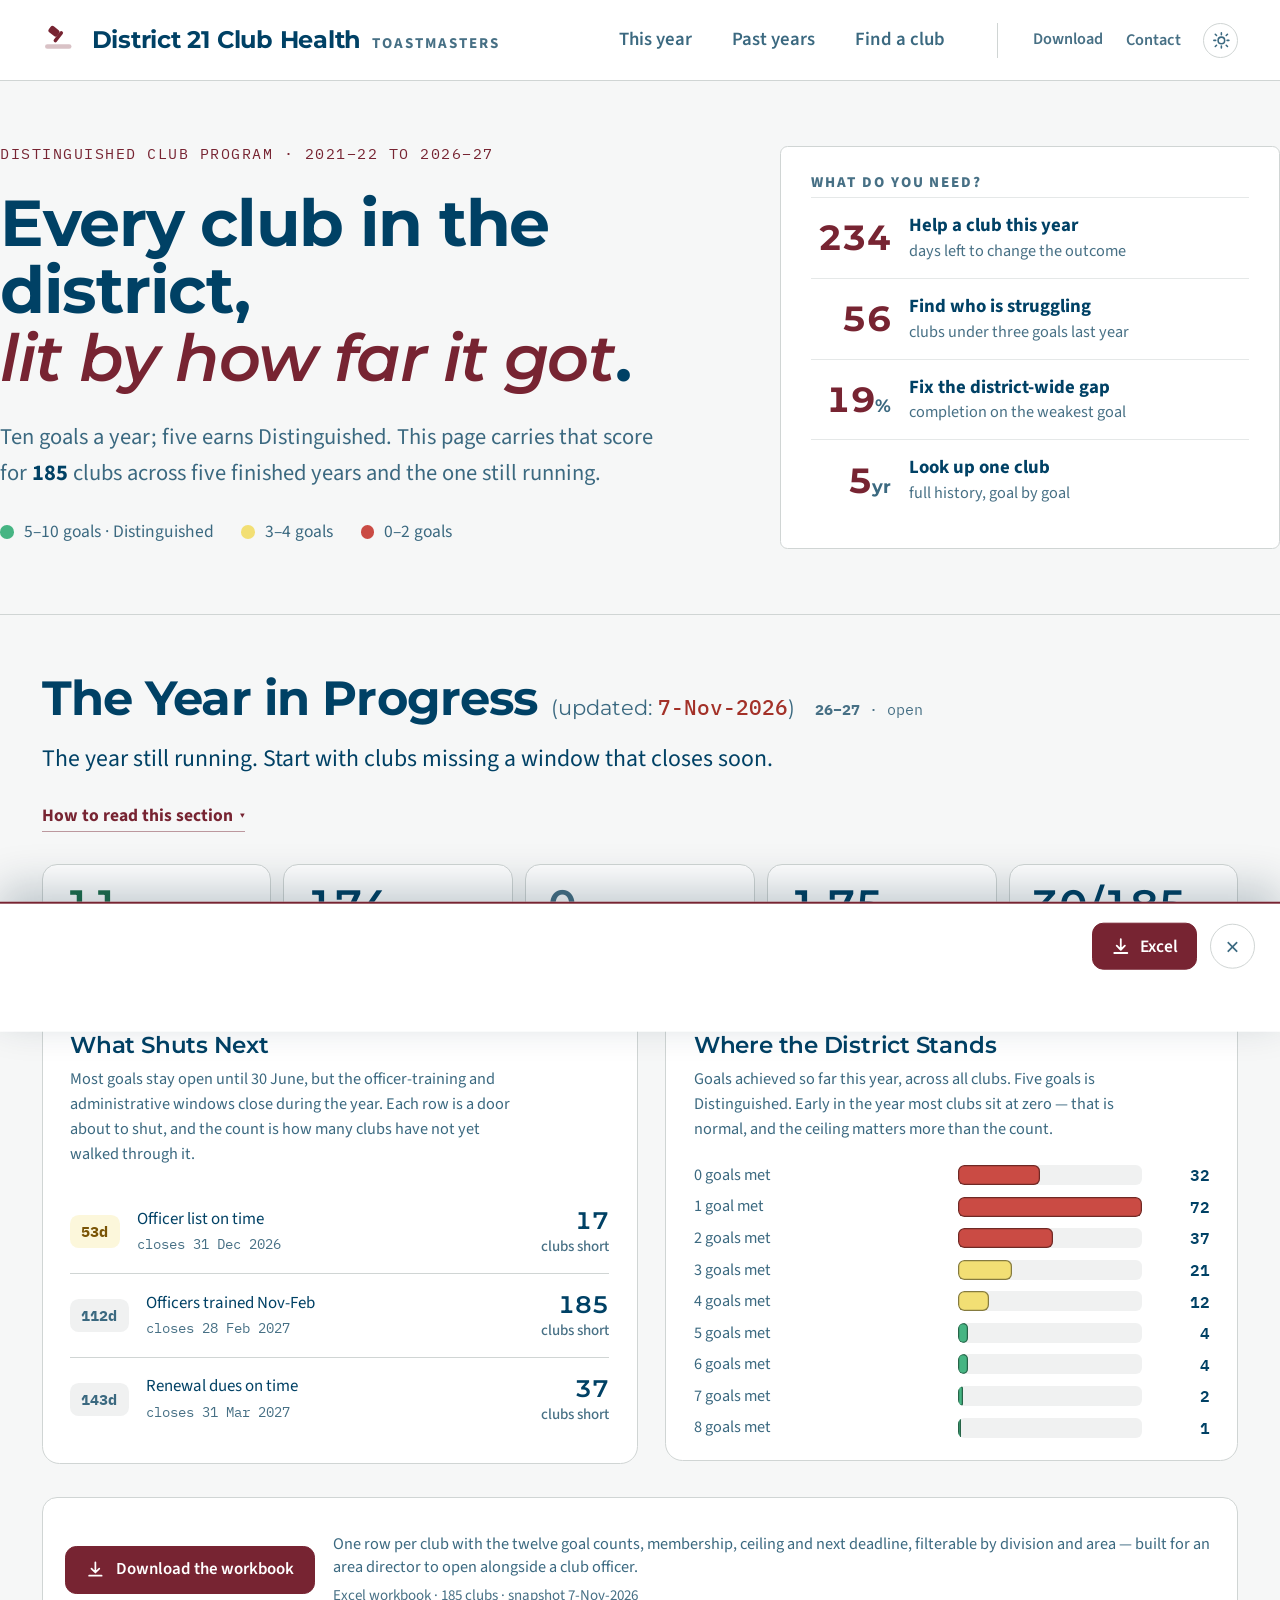
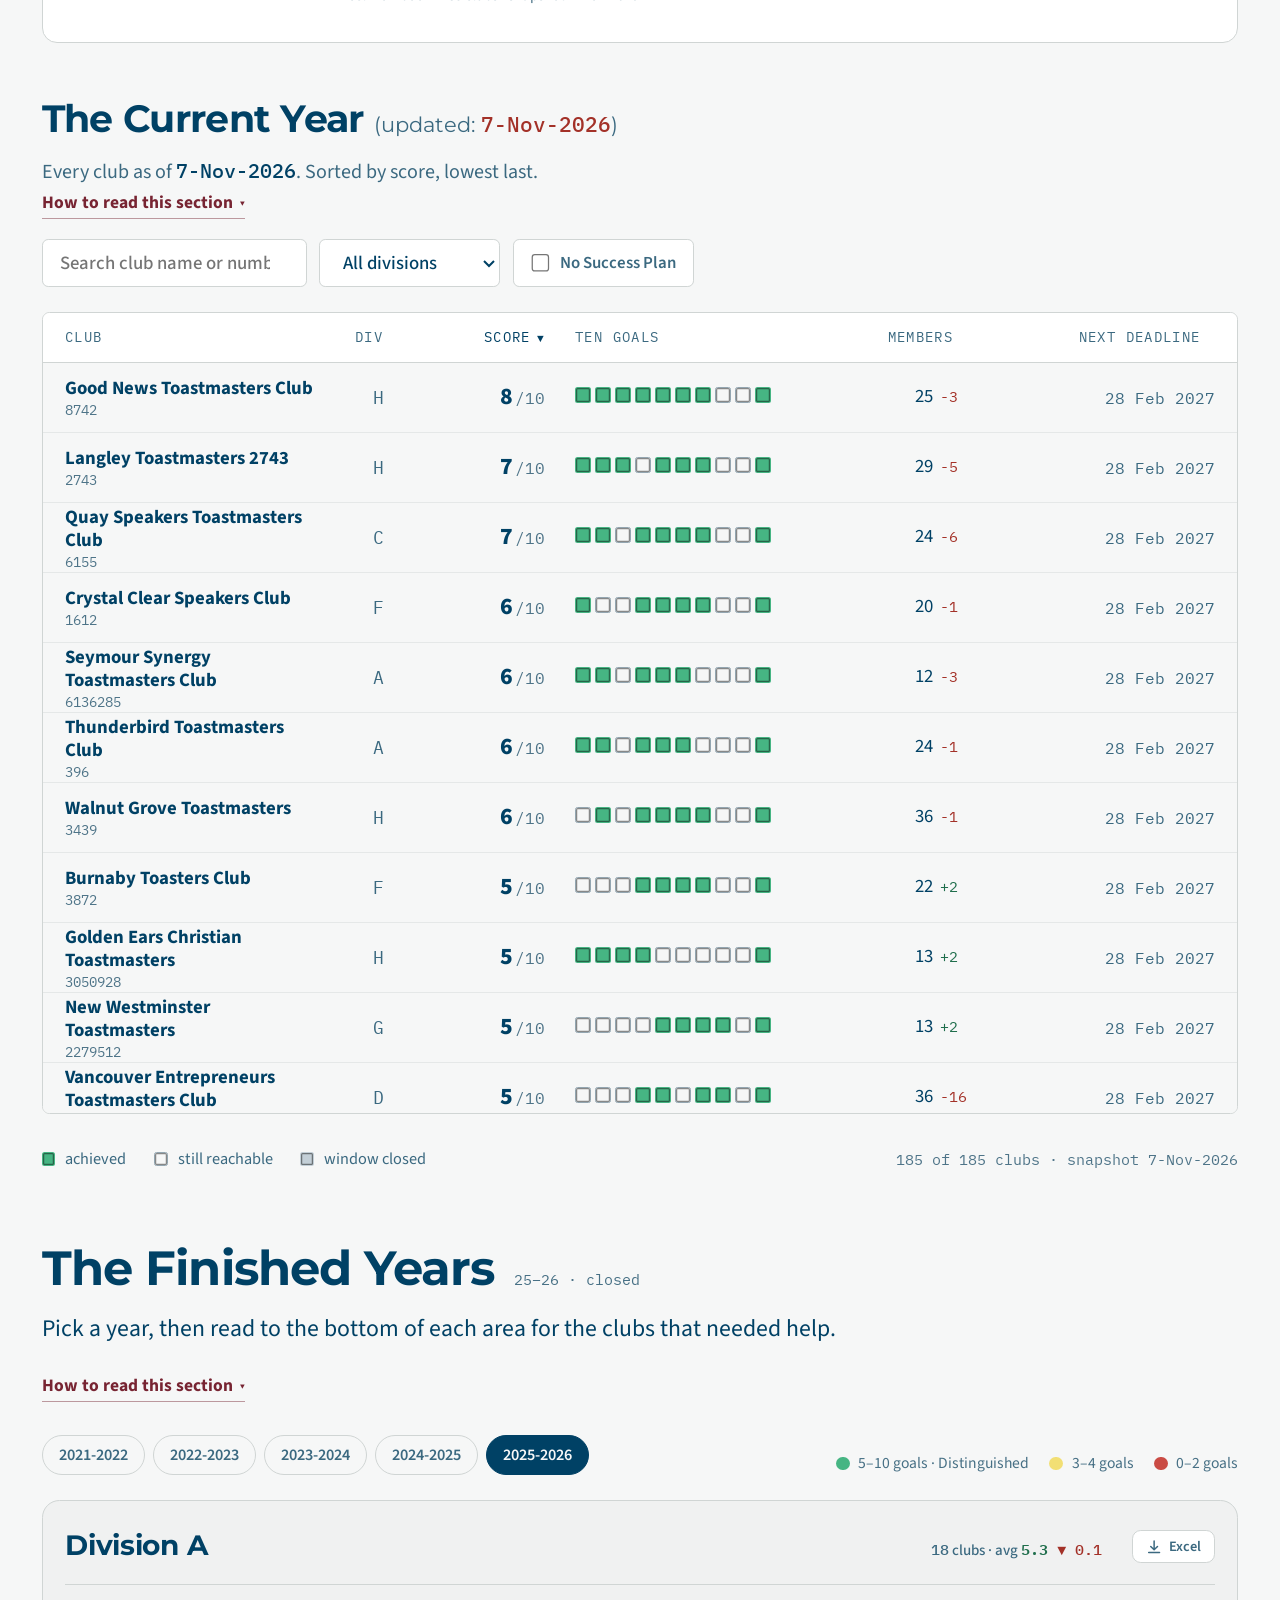
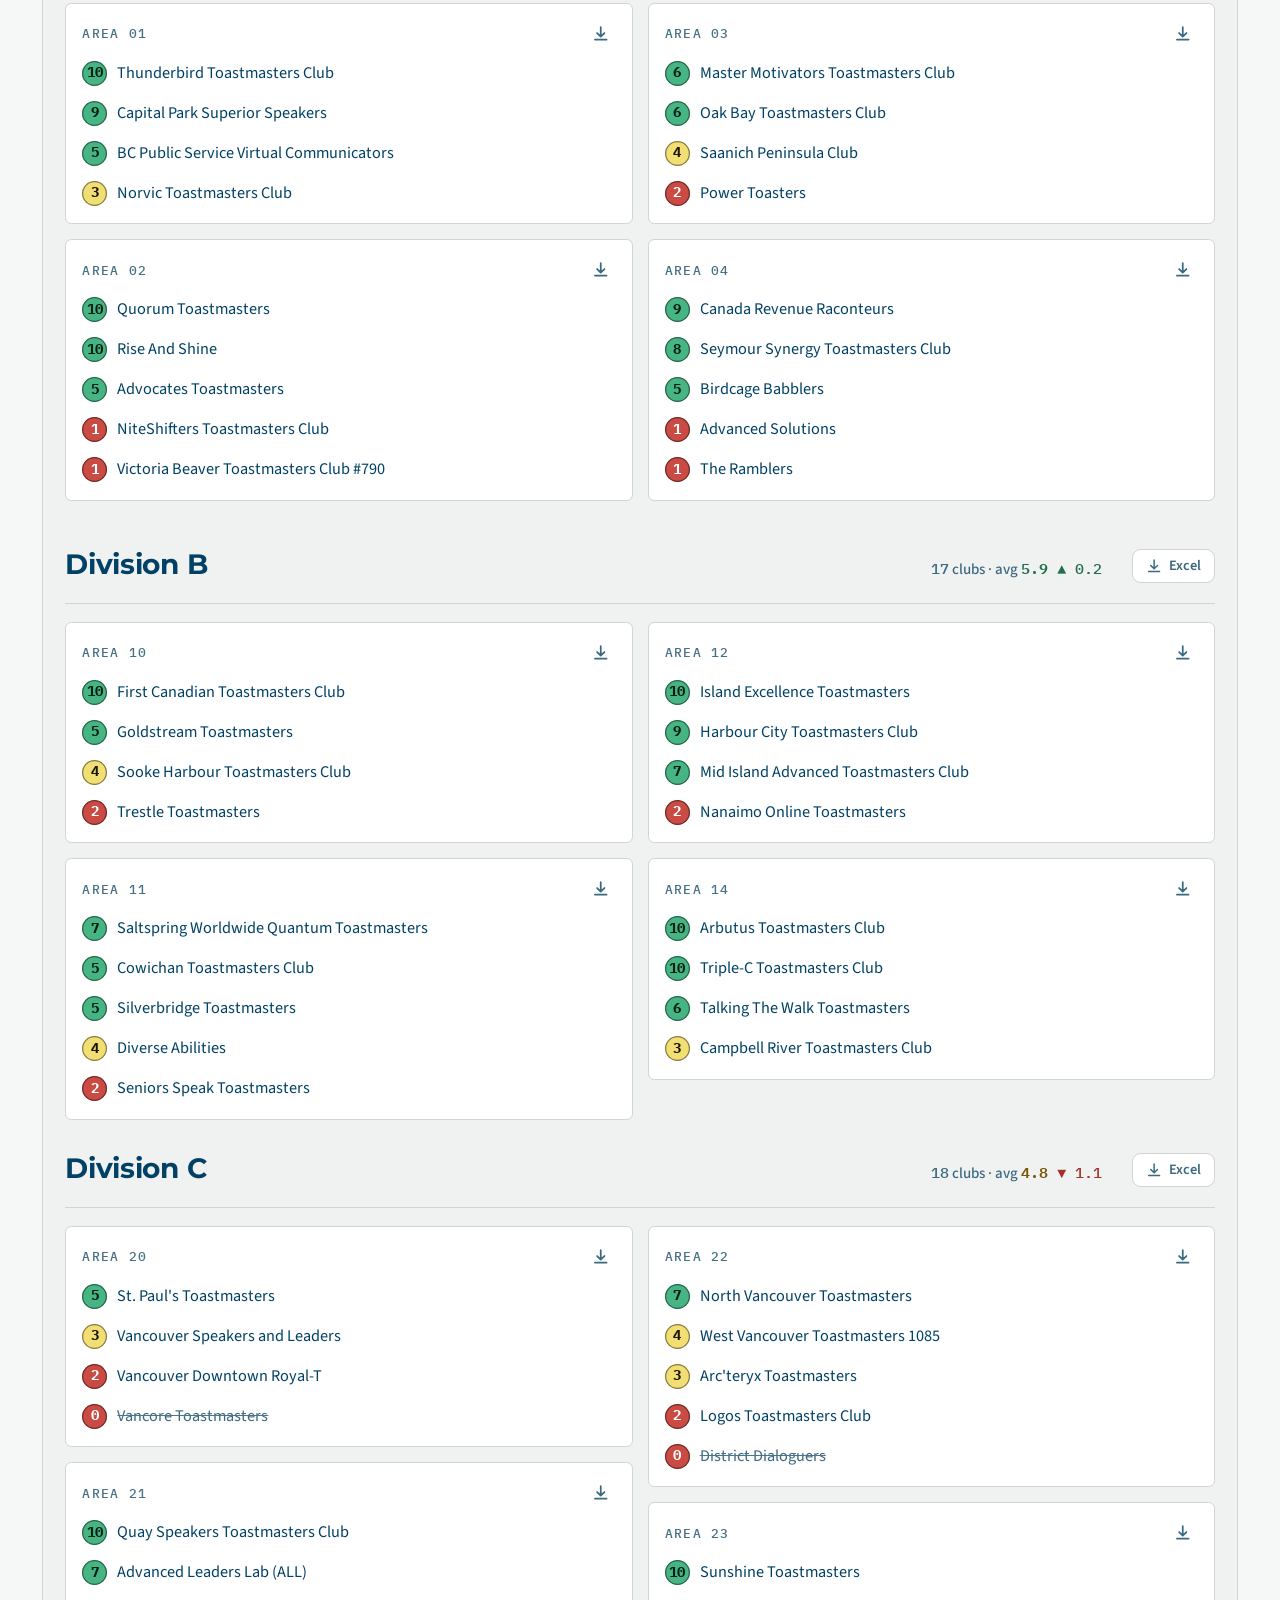
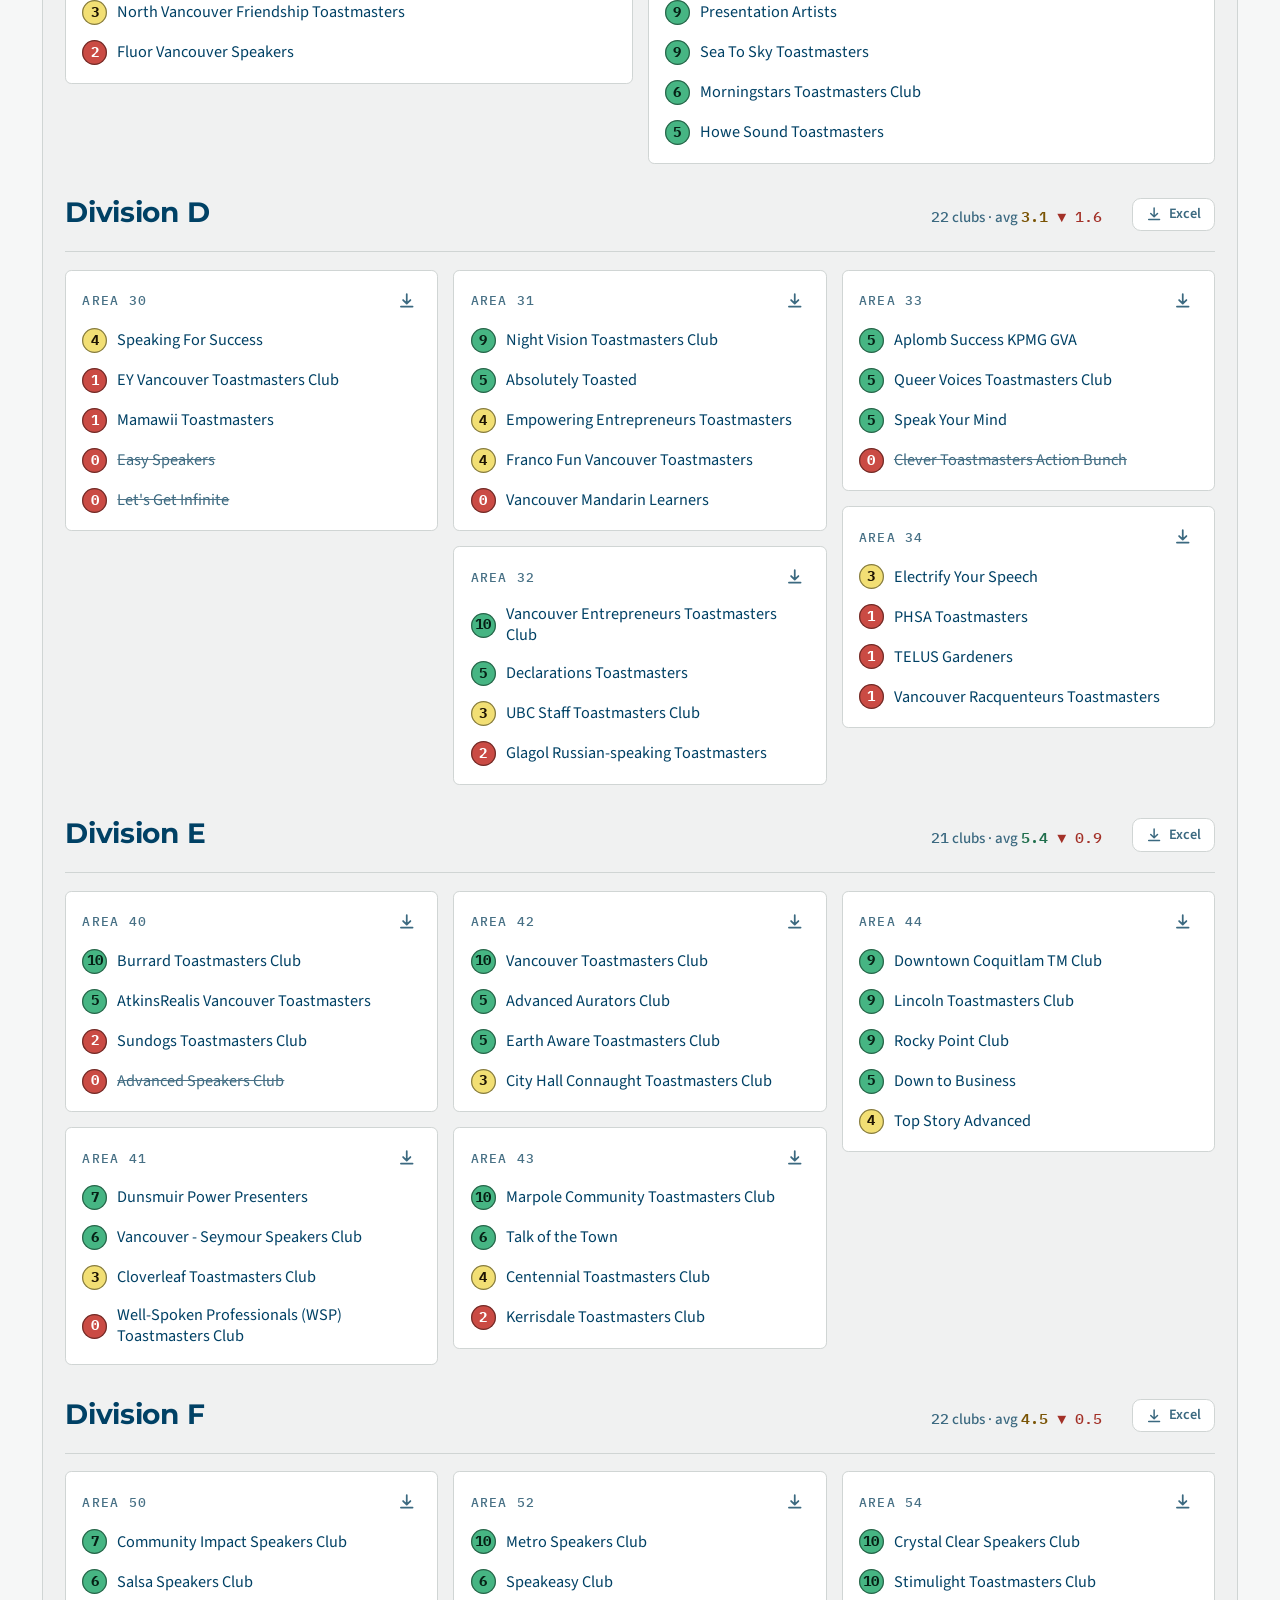
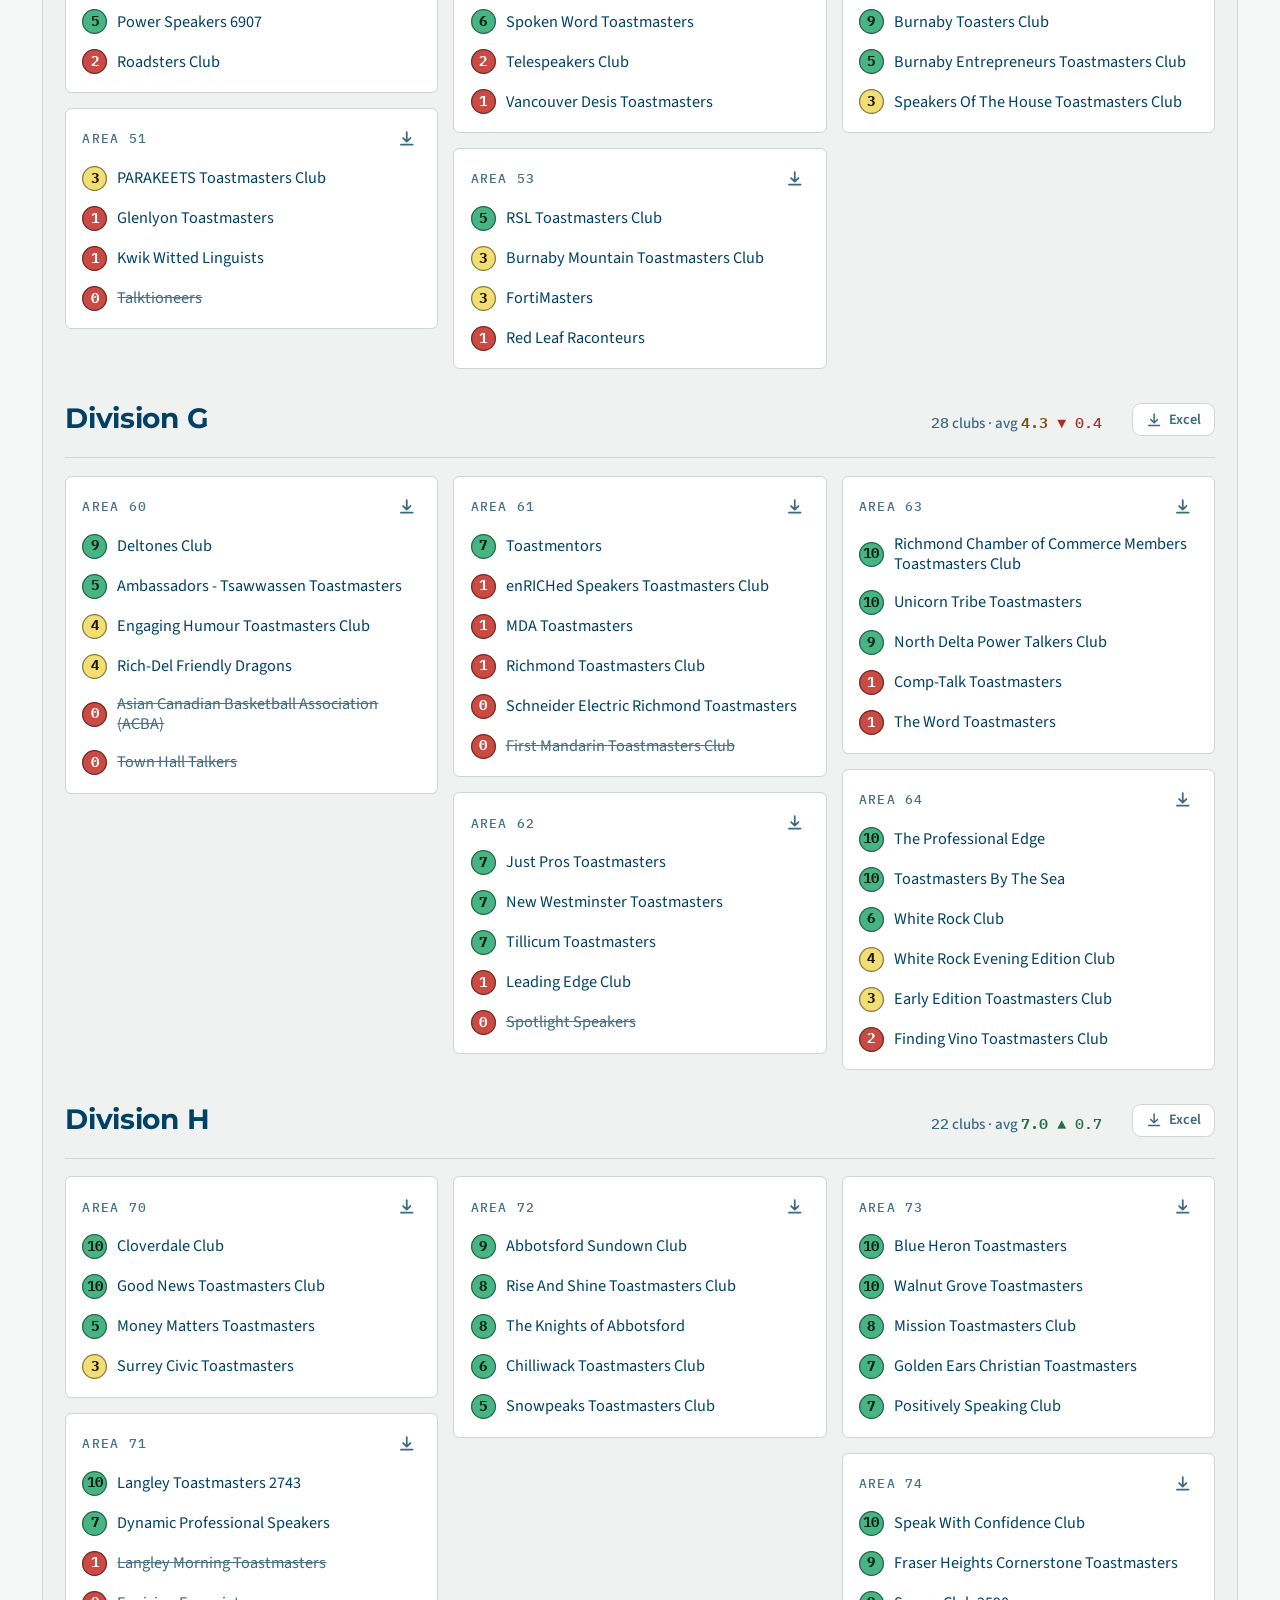
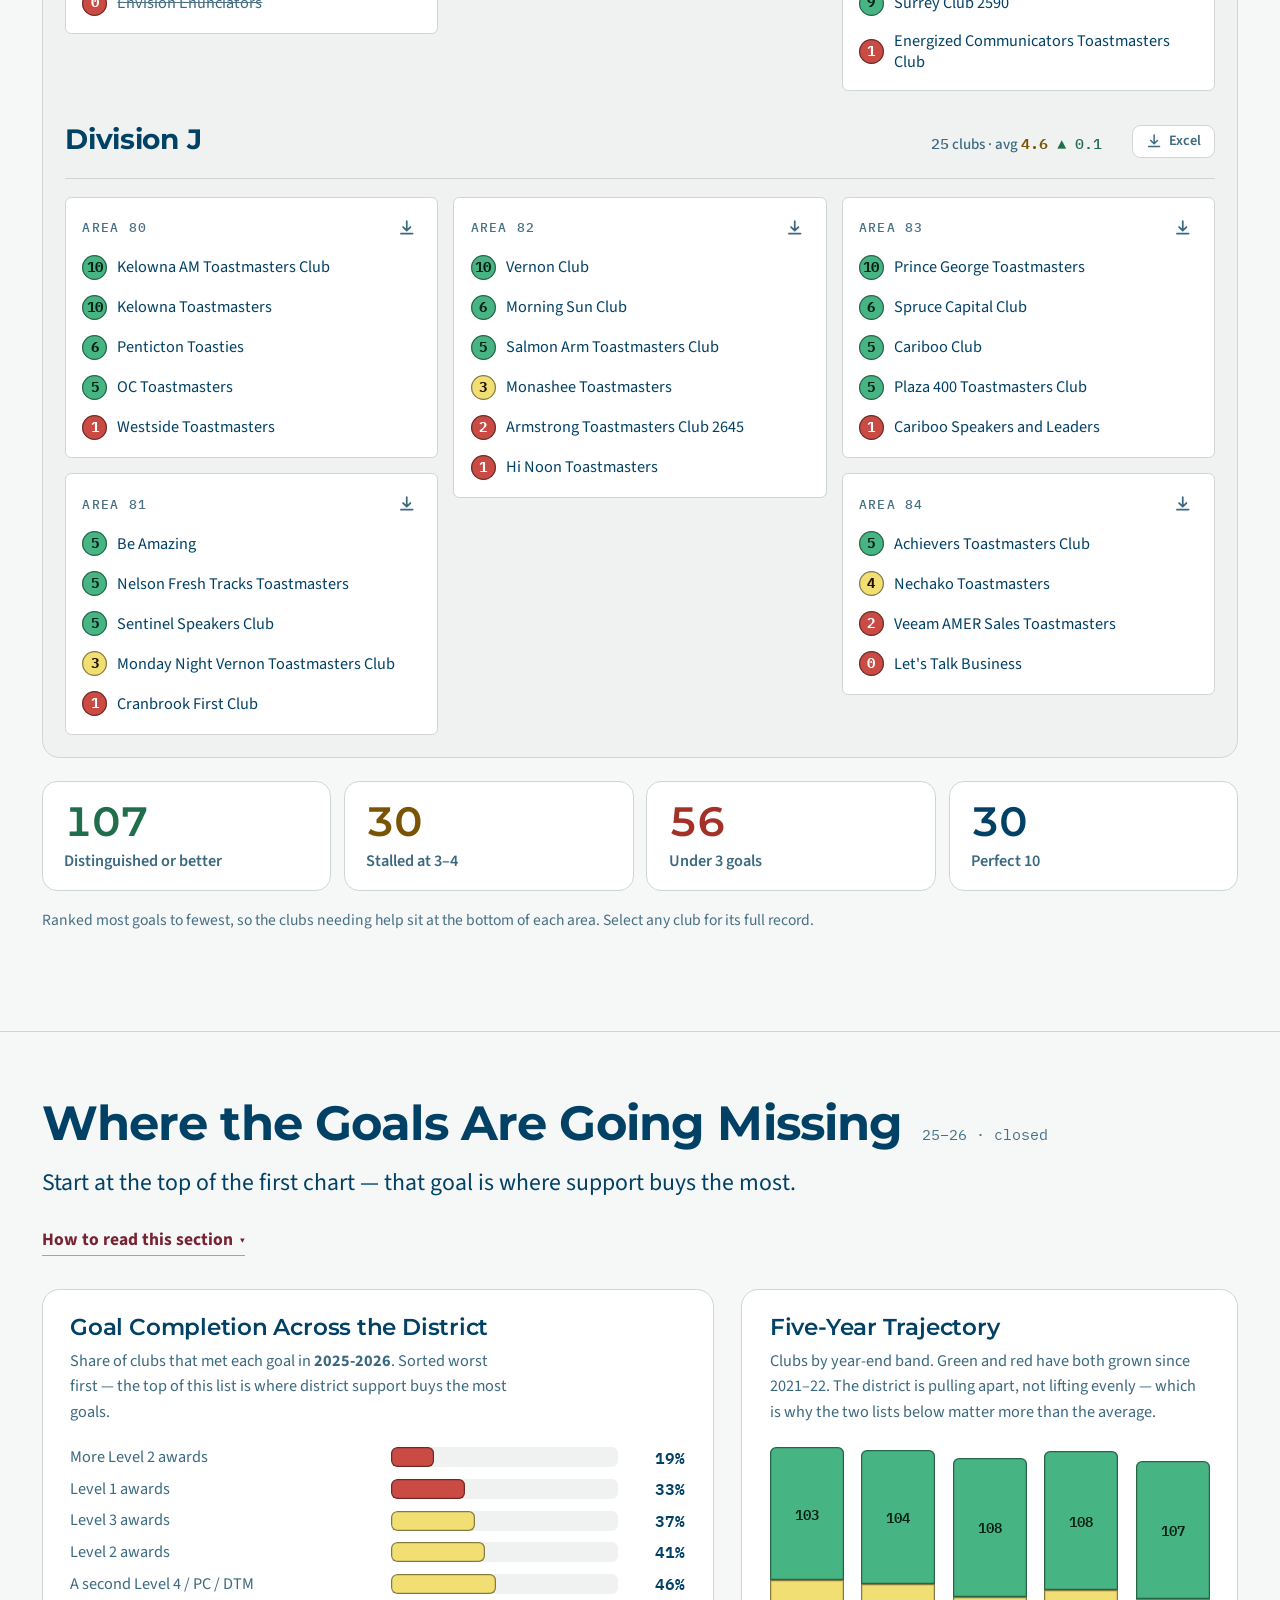
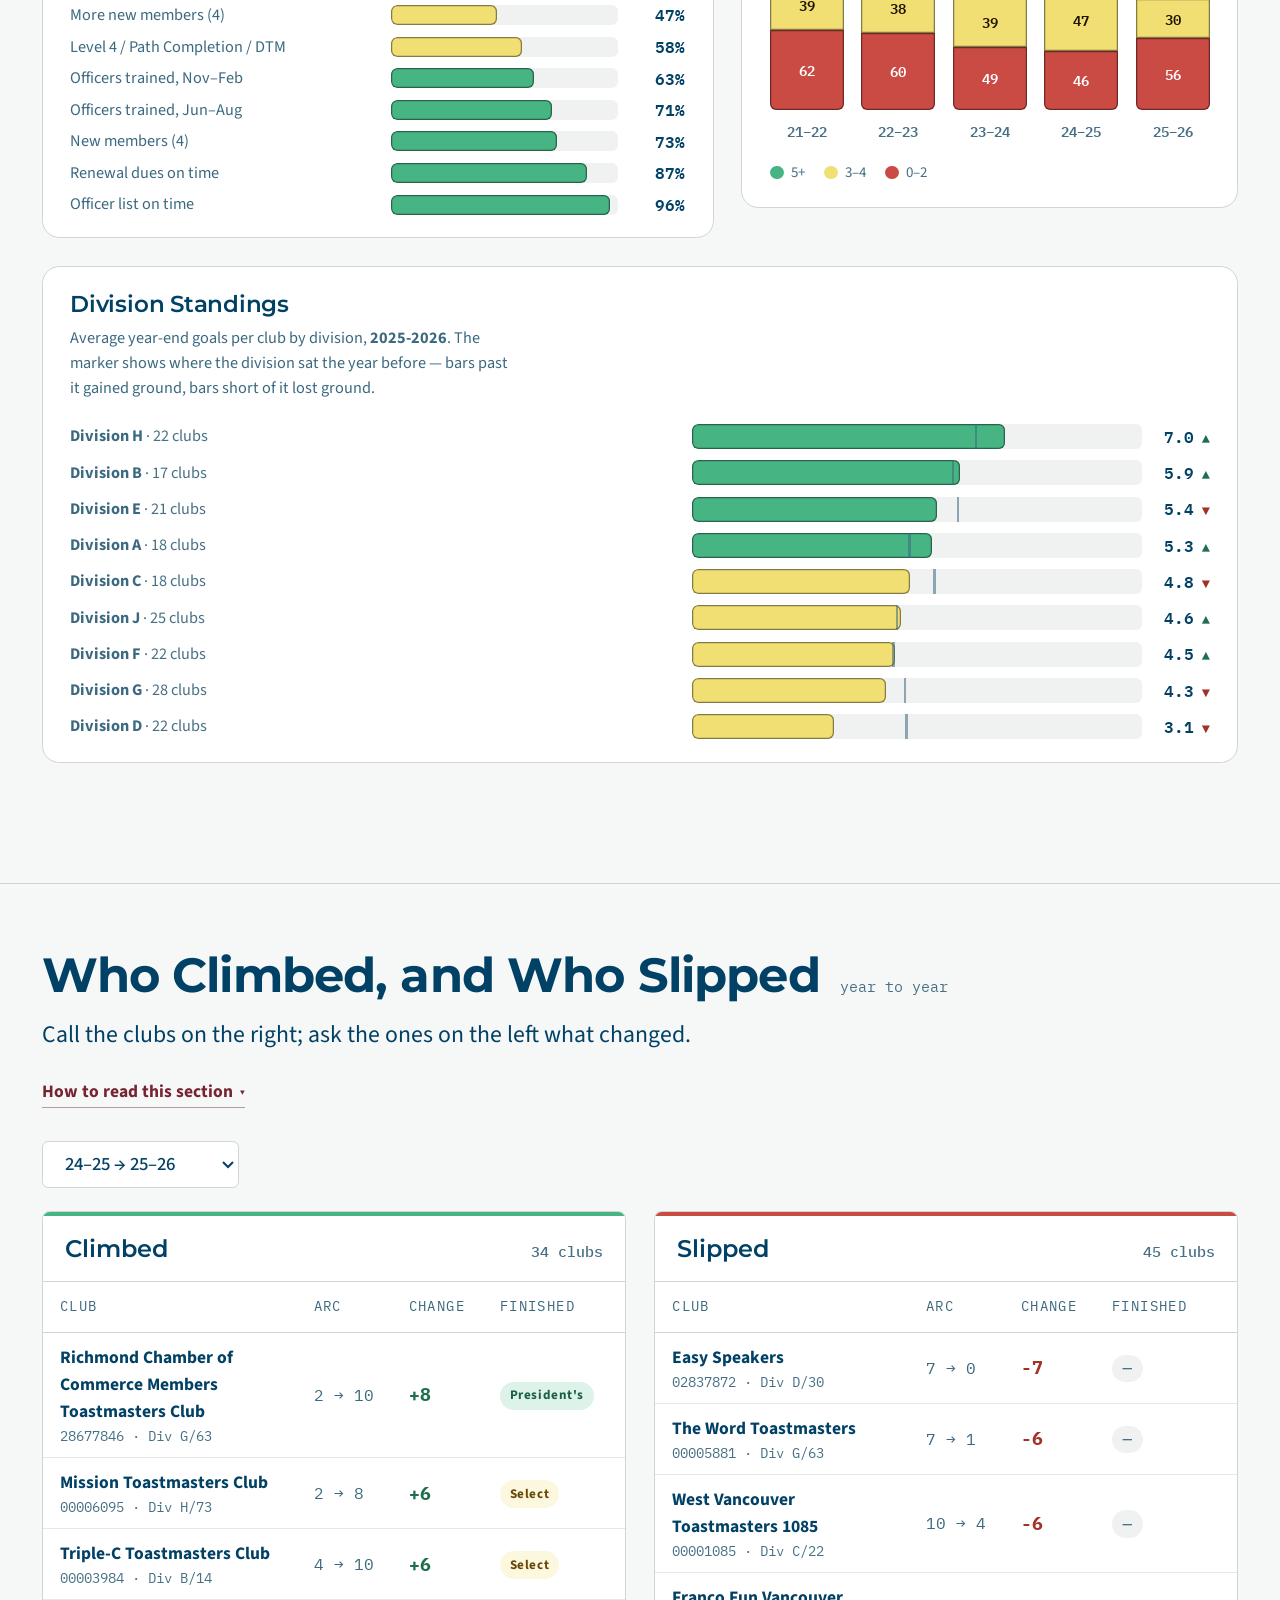
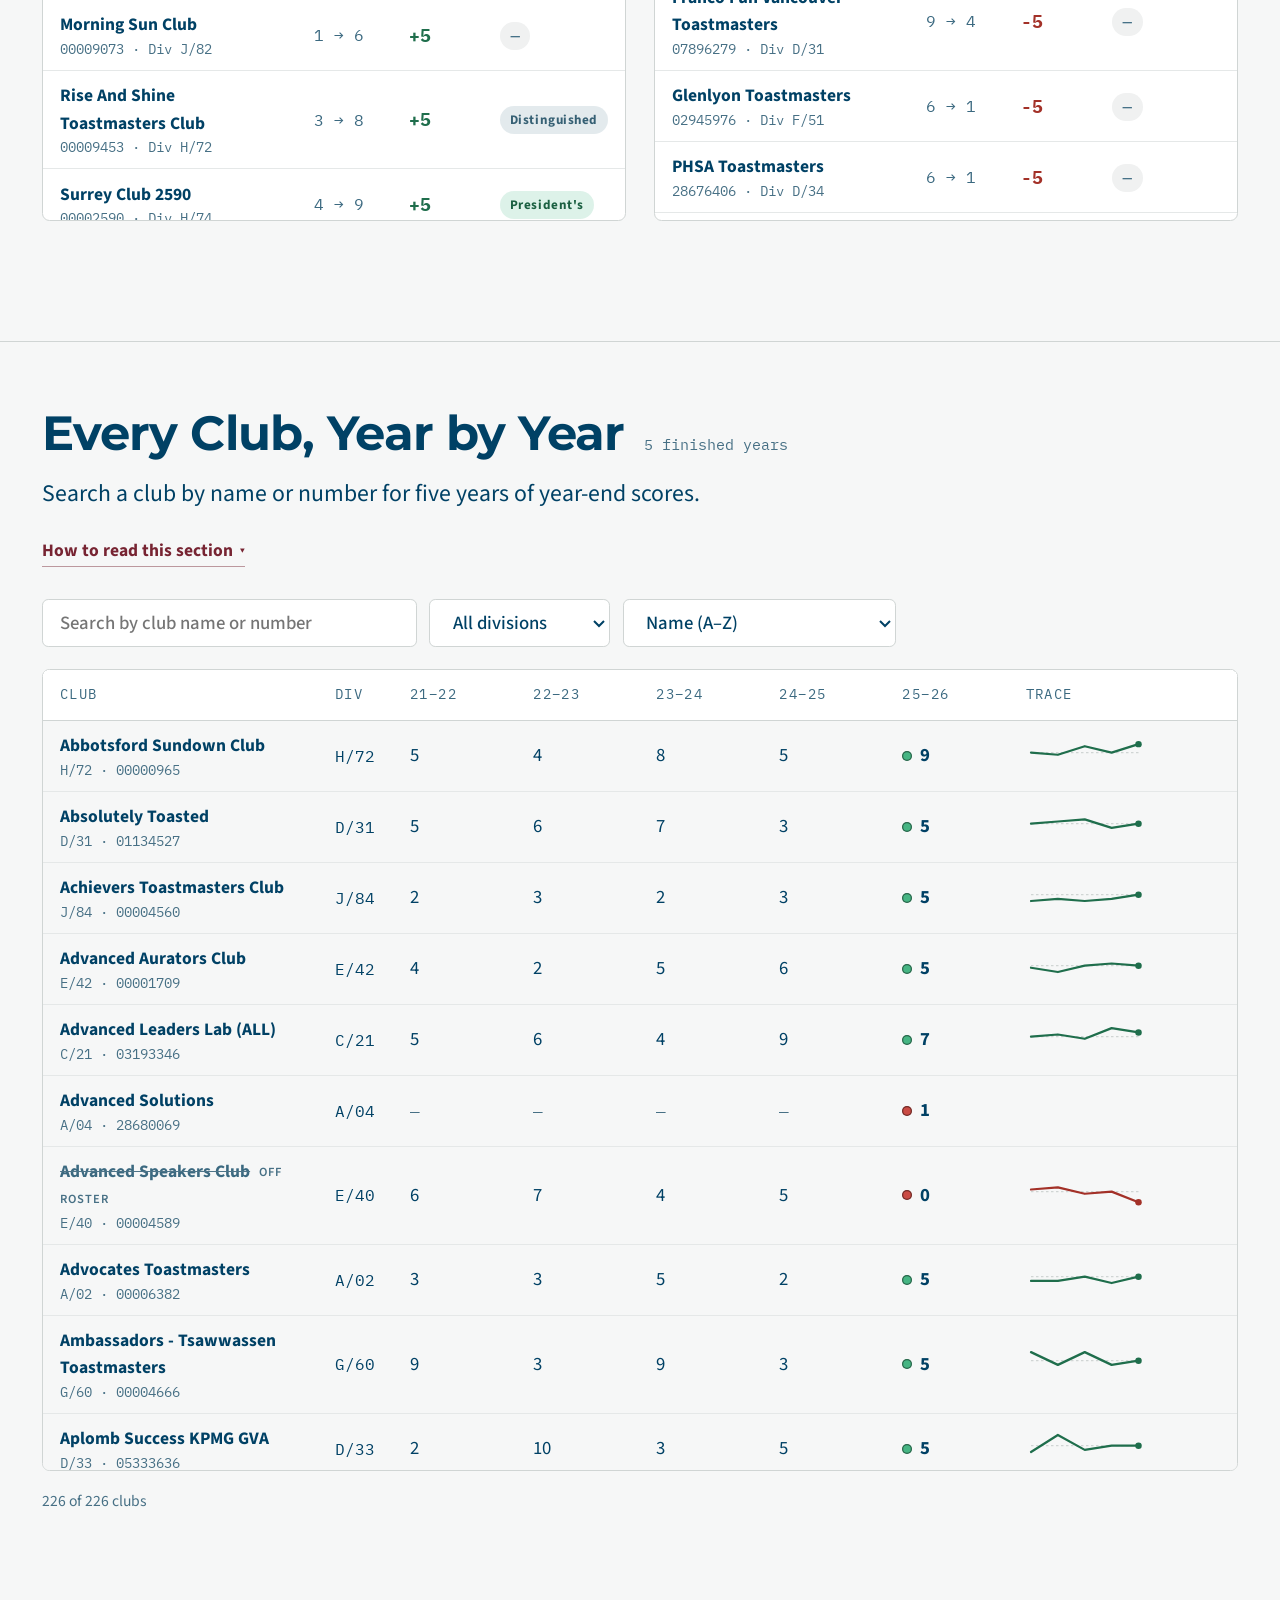
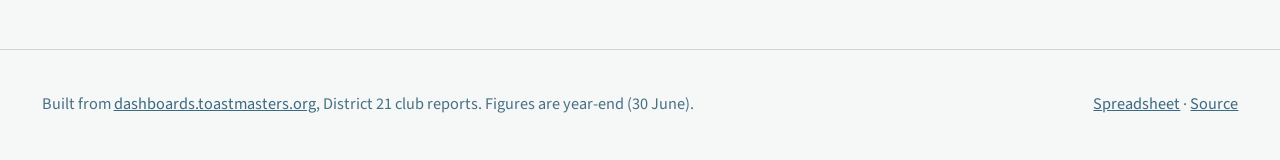
==== commit 5ae0d8b8: "Refresh in-year data for November 2026" ====
--- a/docs/index.html
+++ b/docs/index.html
@@ -14,8 +14,8 @@
 <!-- Without these the fetches inside app.js cannot start until the script has
      downloaded and run. Preloading lets the data travel alongside it. -->
 <link rel="preload" href="data.json?v=5744ca057e" as="fetch" type="application/json" crossorigin>
-<link rel="preload" href="live.json?v=818900ffb4" as="fetch" type="application/json" crossorigin>
-<script>window.__ASSETS__={"styles.css":"styles.css?v=dae8cd0eb7","app.js":"app.js?v=03c140a18f","data.json":"data.json?v=5744ca057e","live.json":"live.json?v=818900ffb4"};</script>
+<link rel="preload" href="live.json?v=a32f7e8226" as="fetch" type="application/json" crossorigin>
+<script>window.__ASSETS__={"styles.css":"styles.css?v=dae8cd0eb7","app.js":"app.js?v=03c140a18f","data.json":"data.json?v=5744ca057e","live.json":"live.json?v=a32f7e8226"};</script>
 </head>
 <body>
 
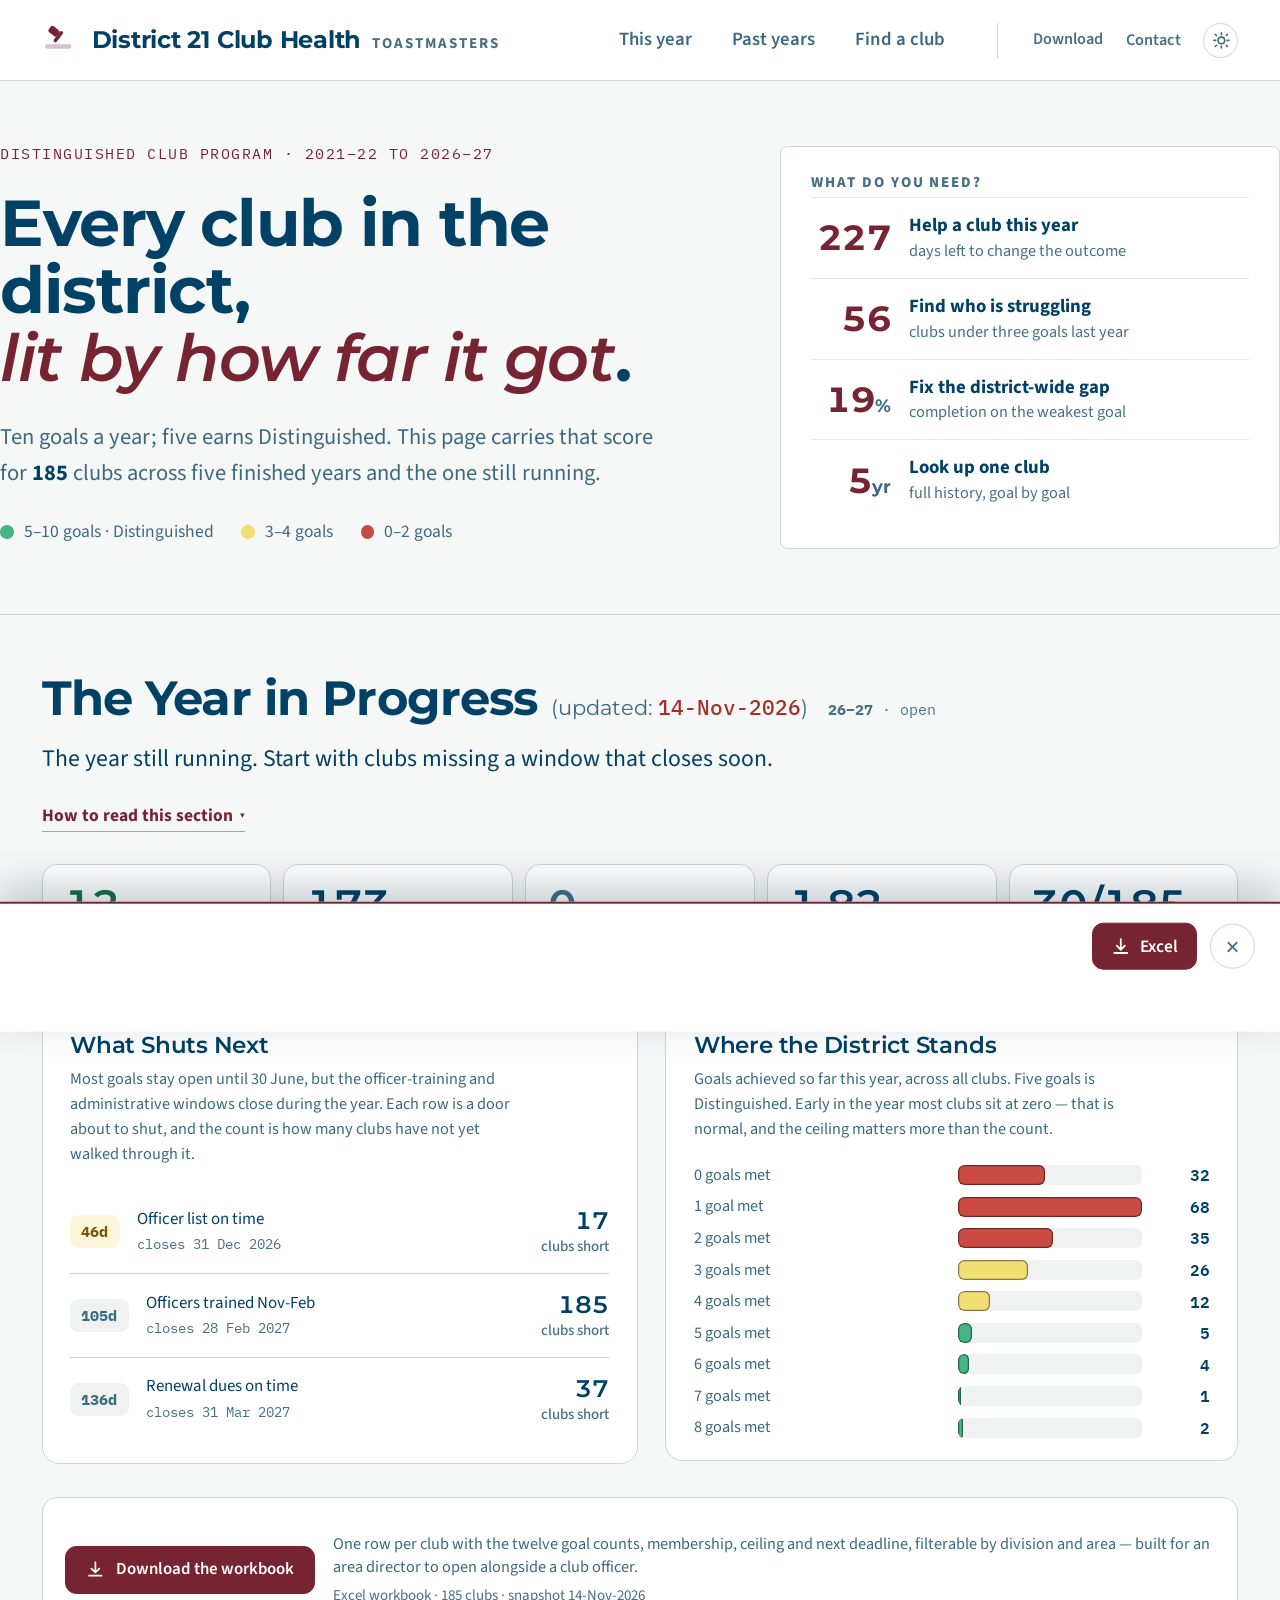
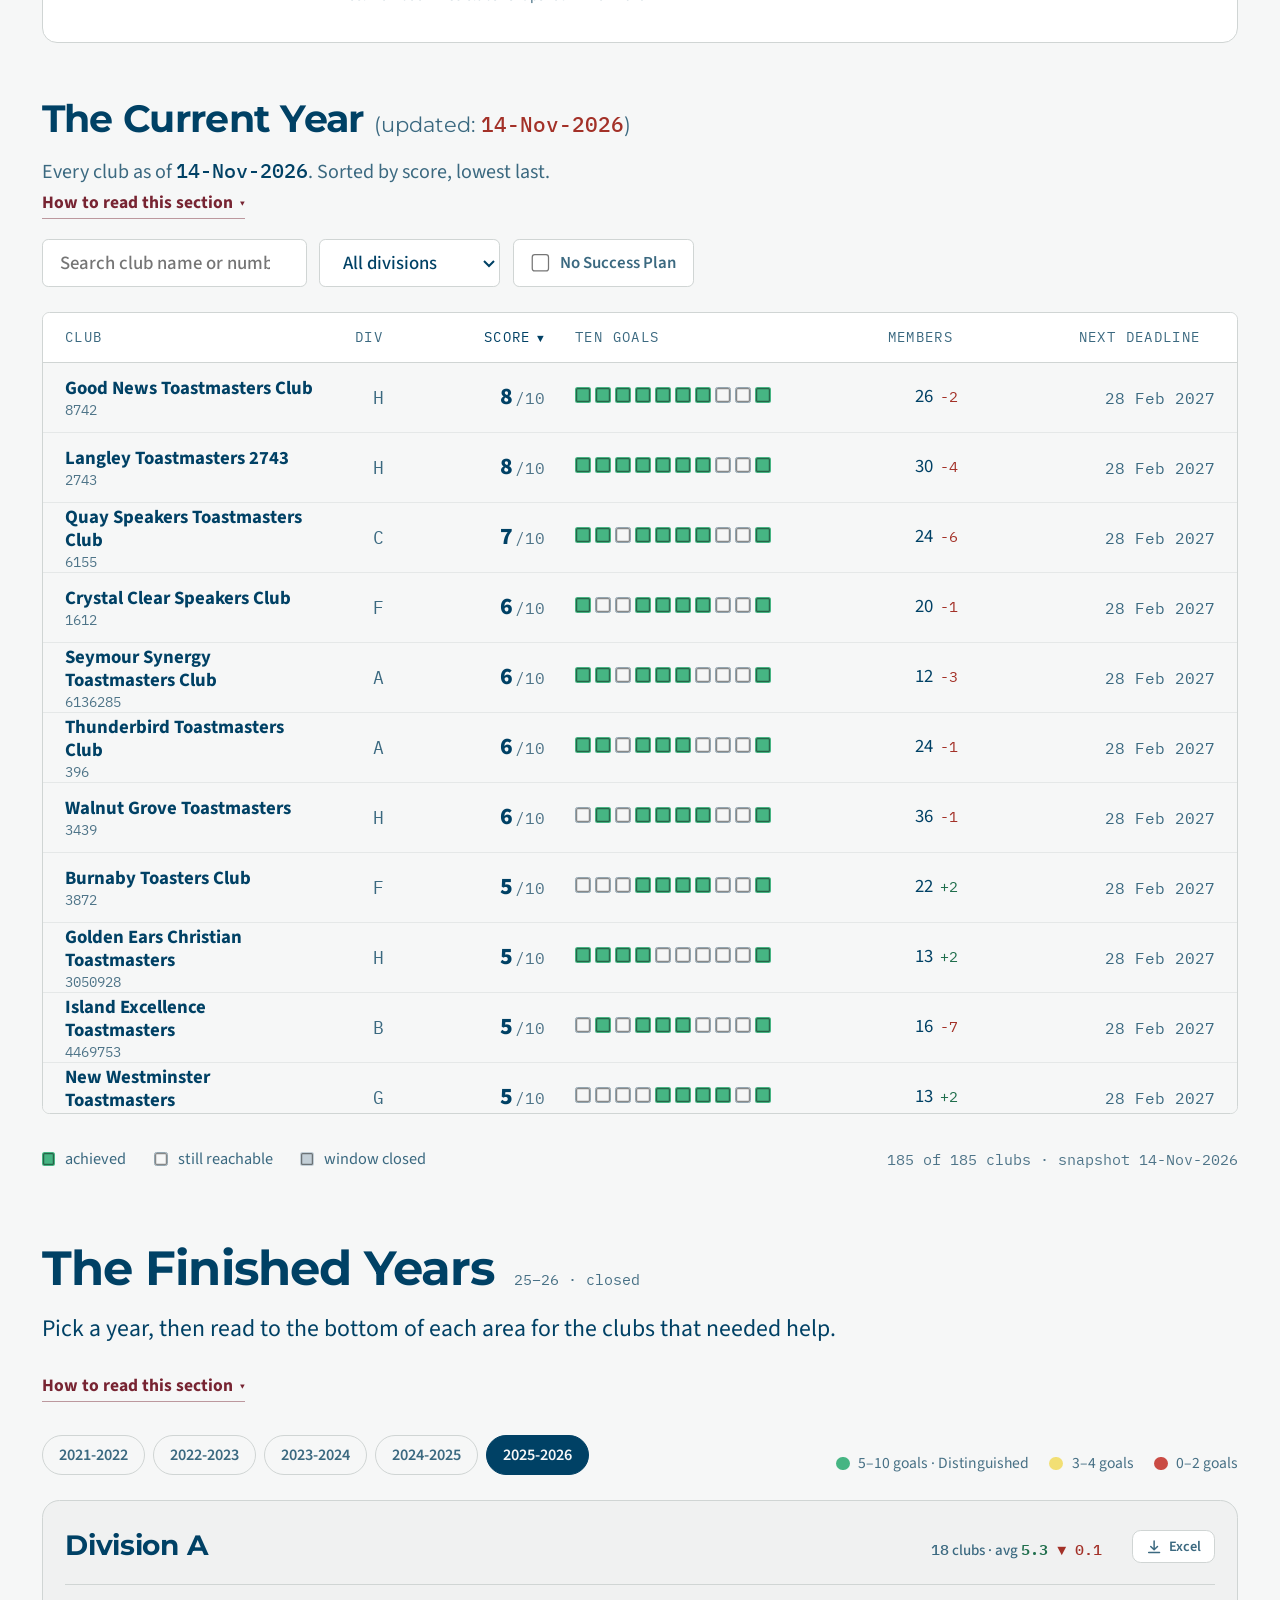
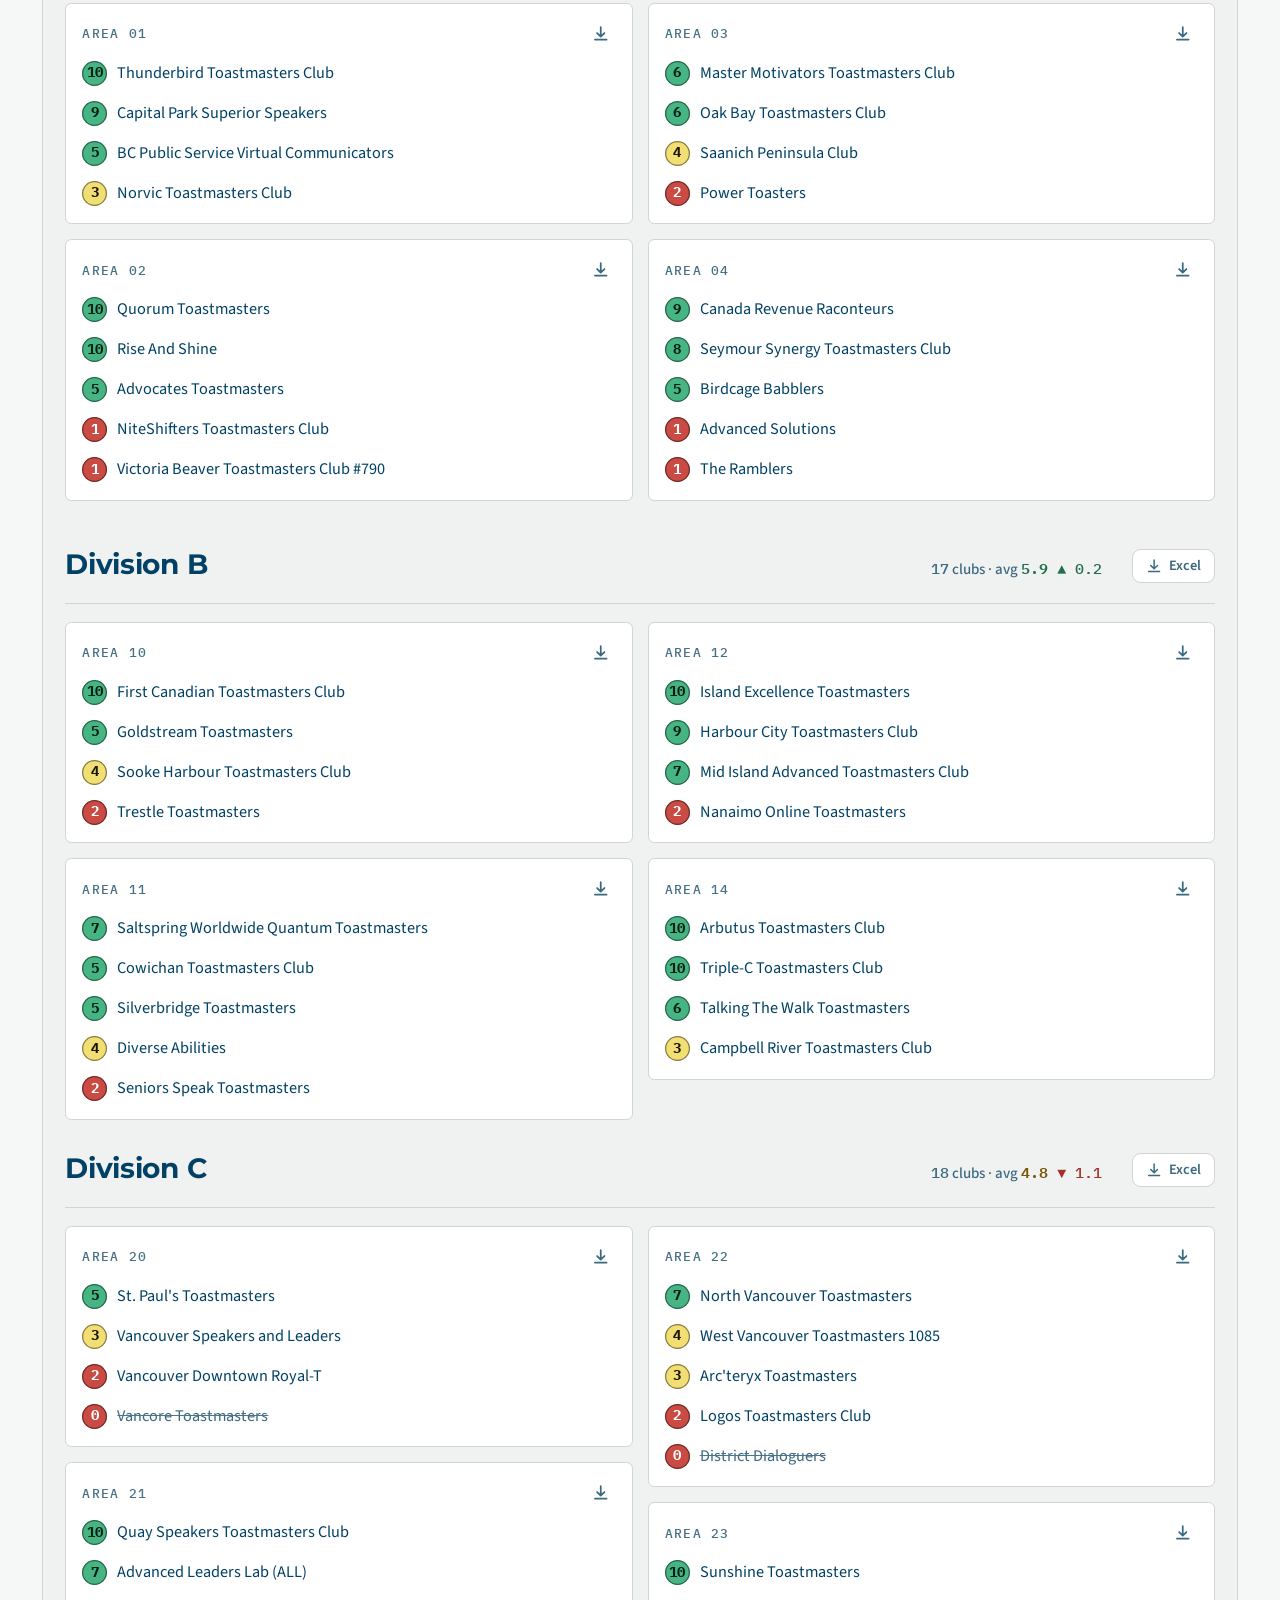
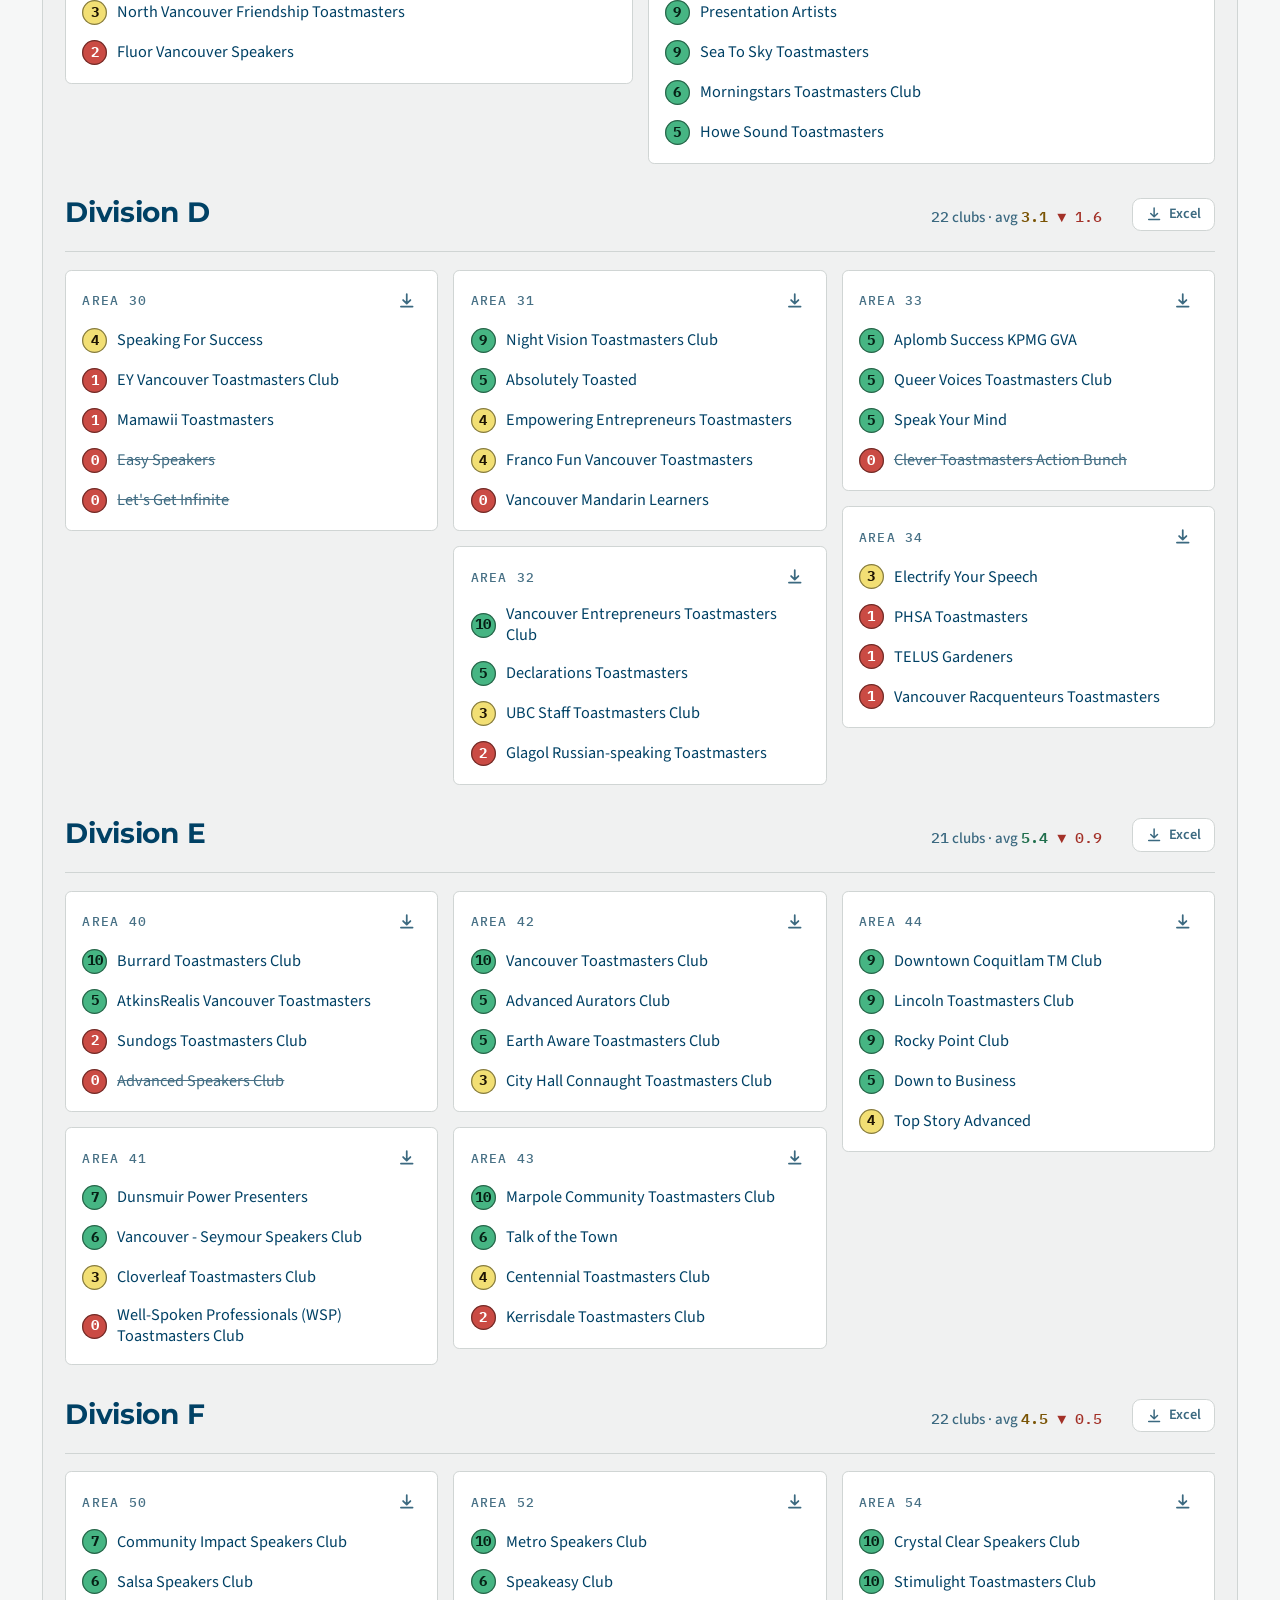
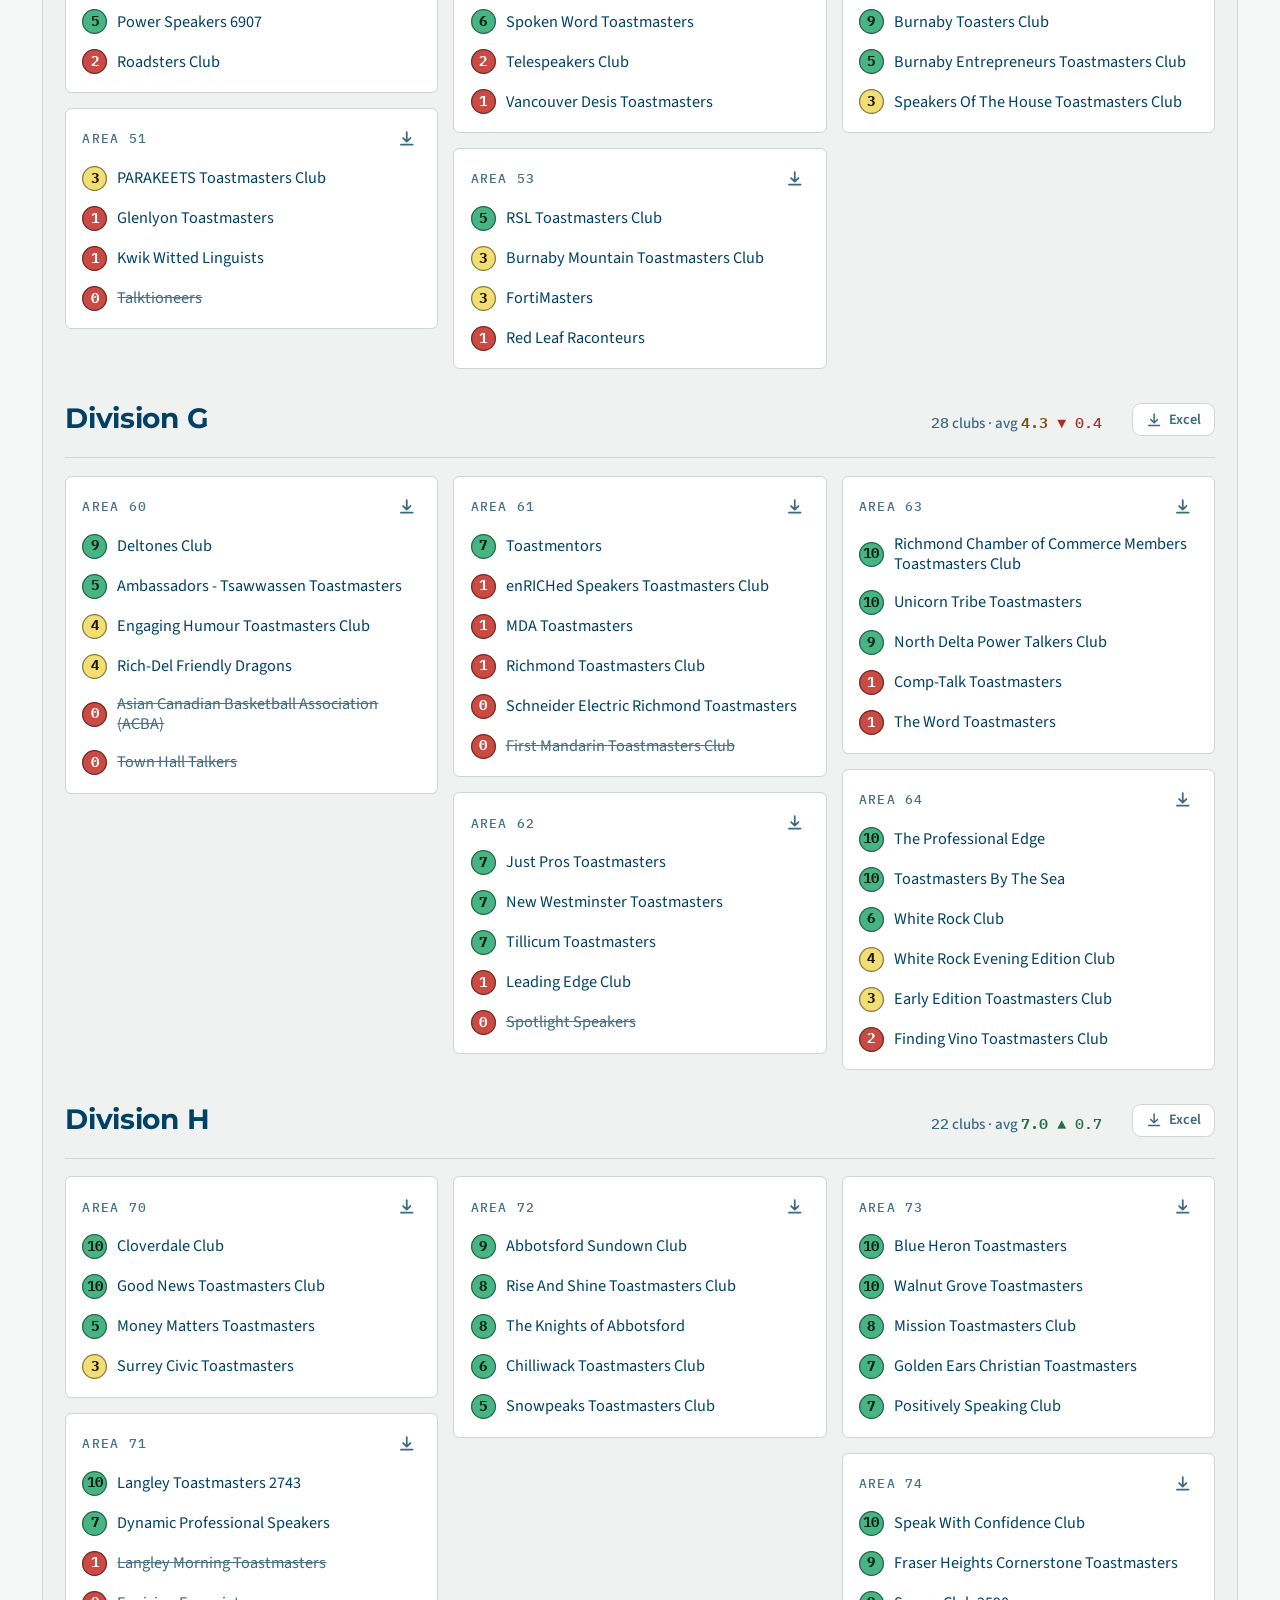
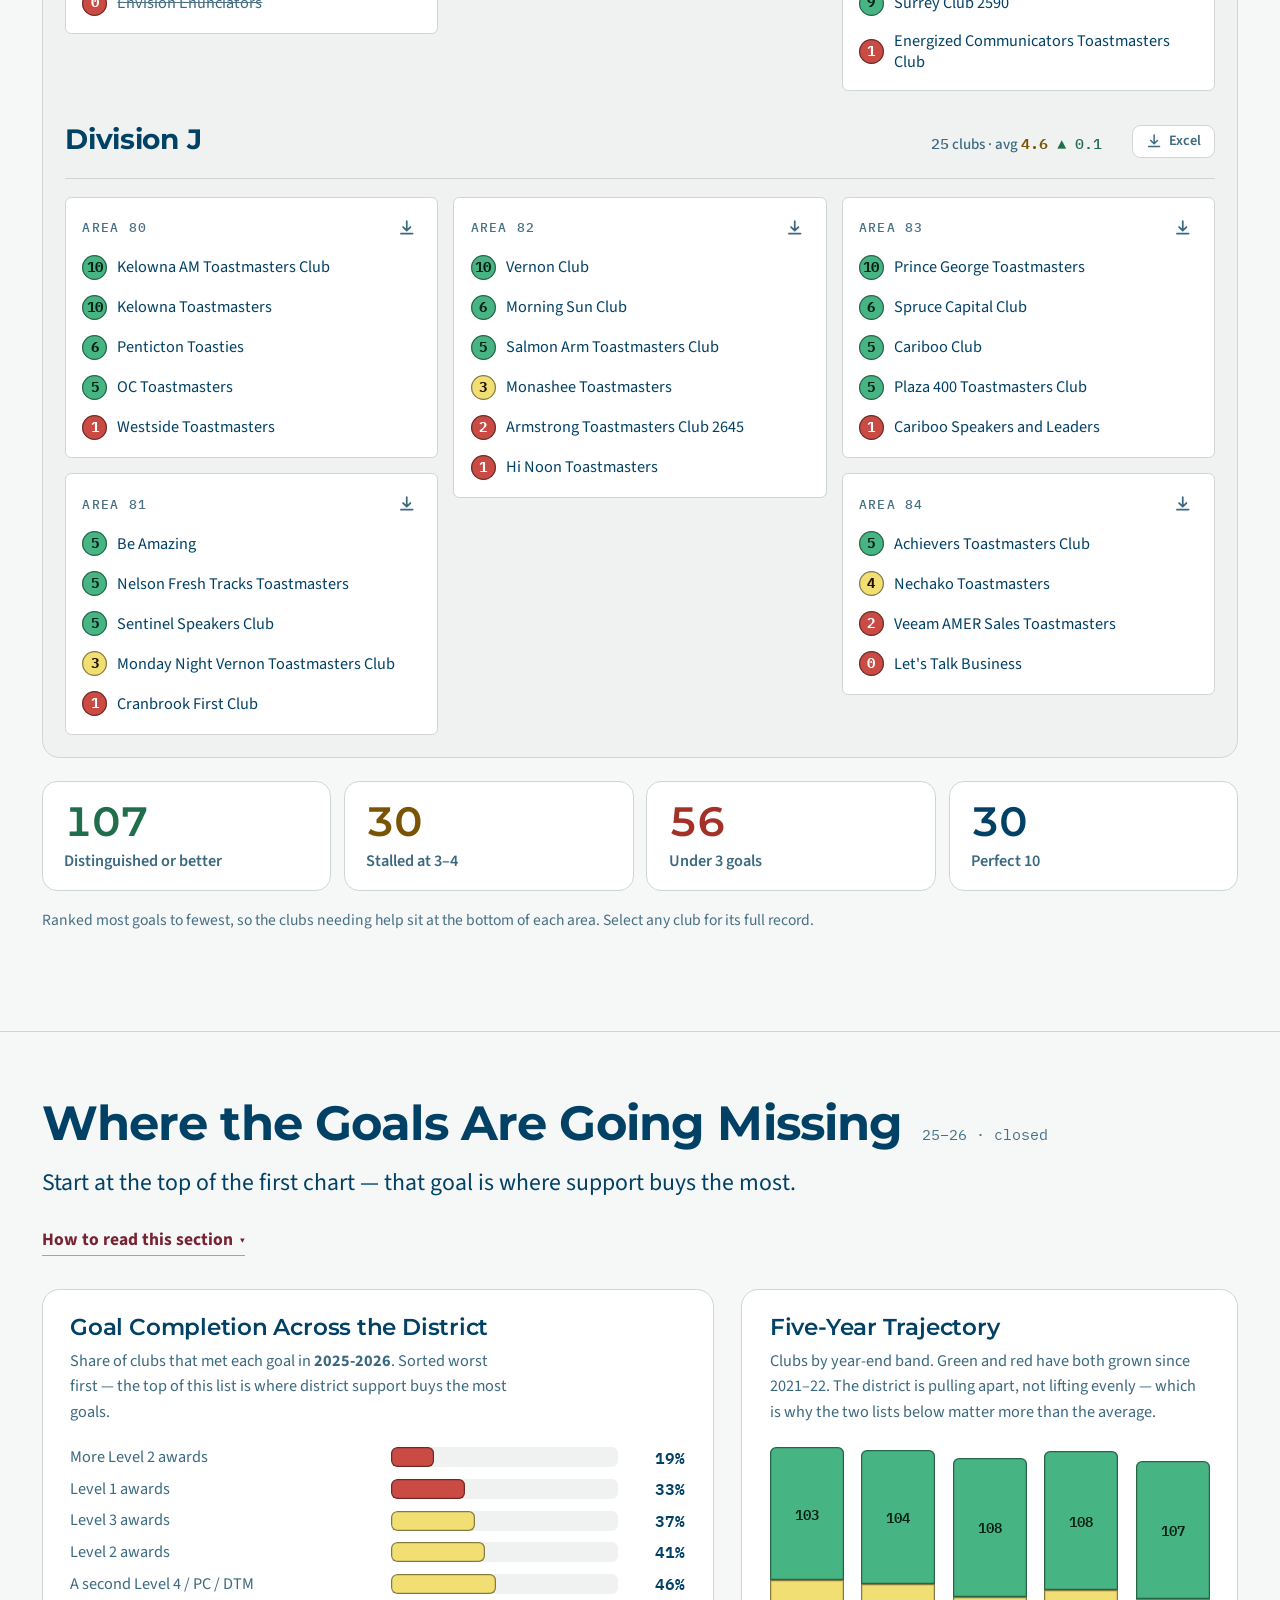
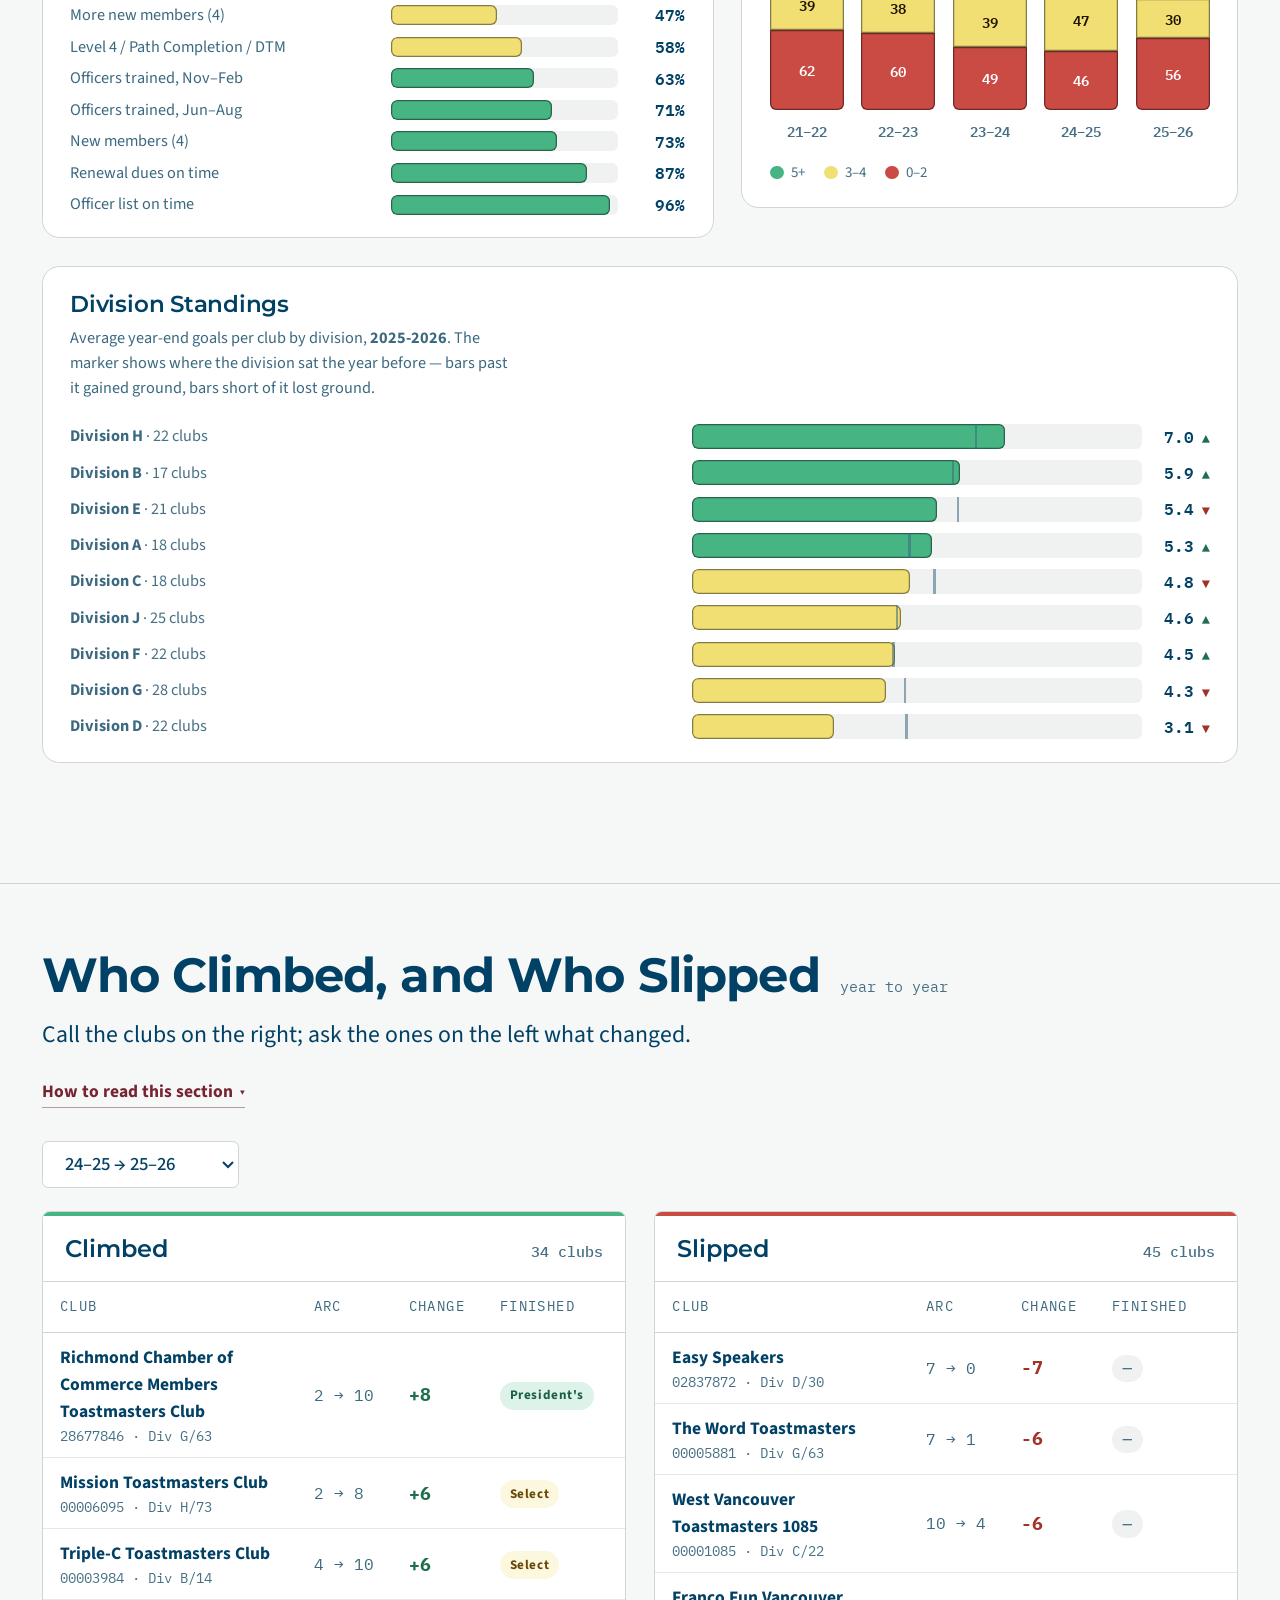
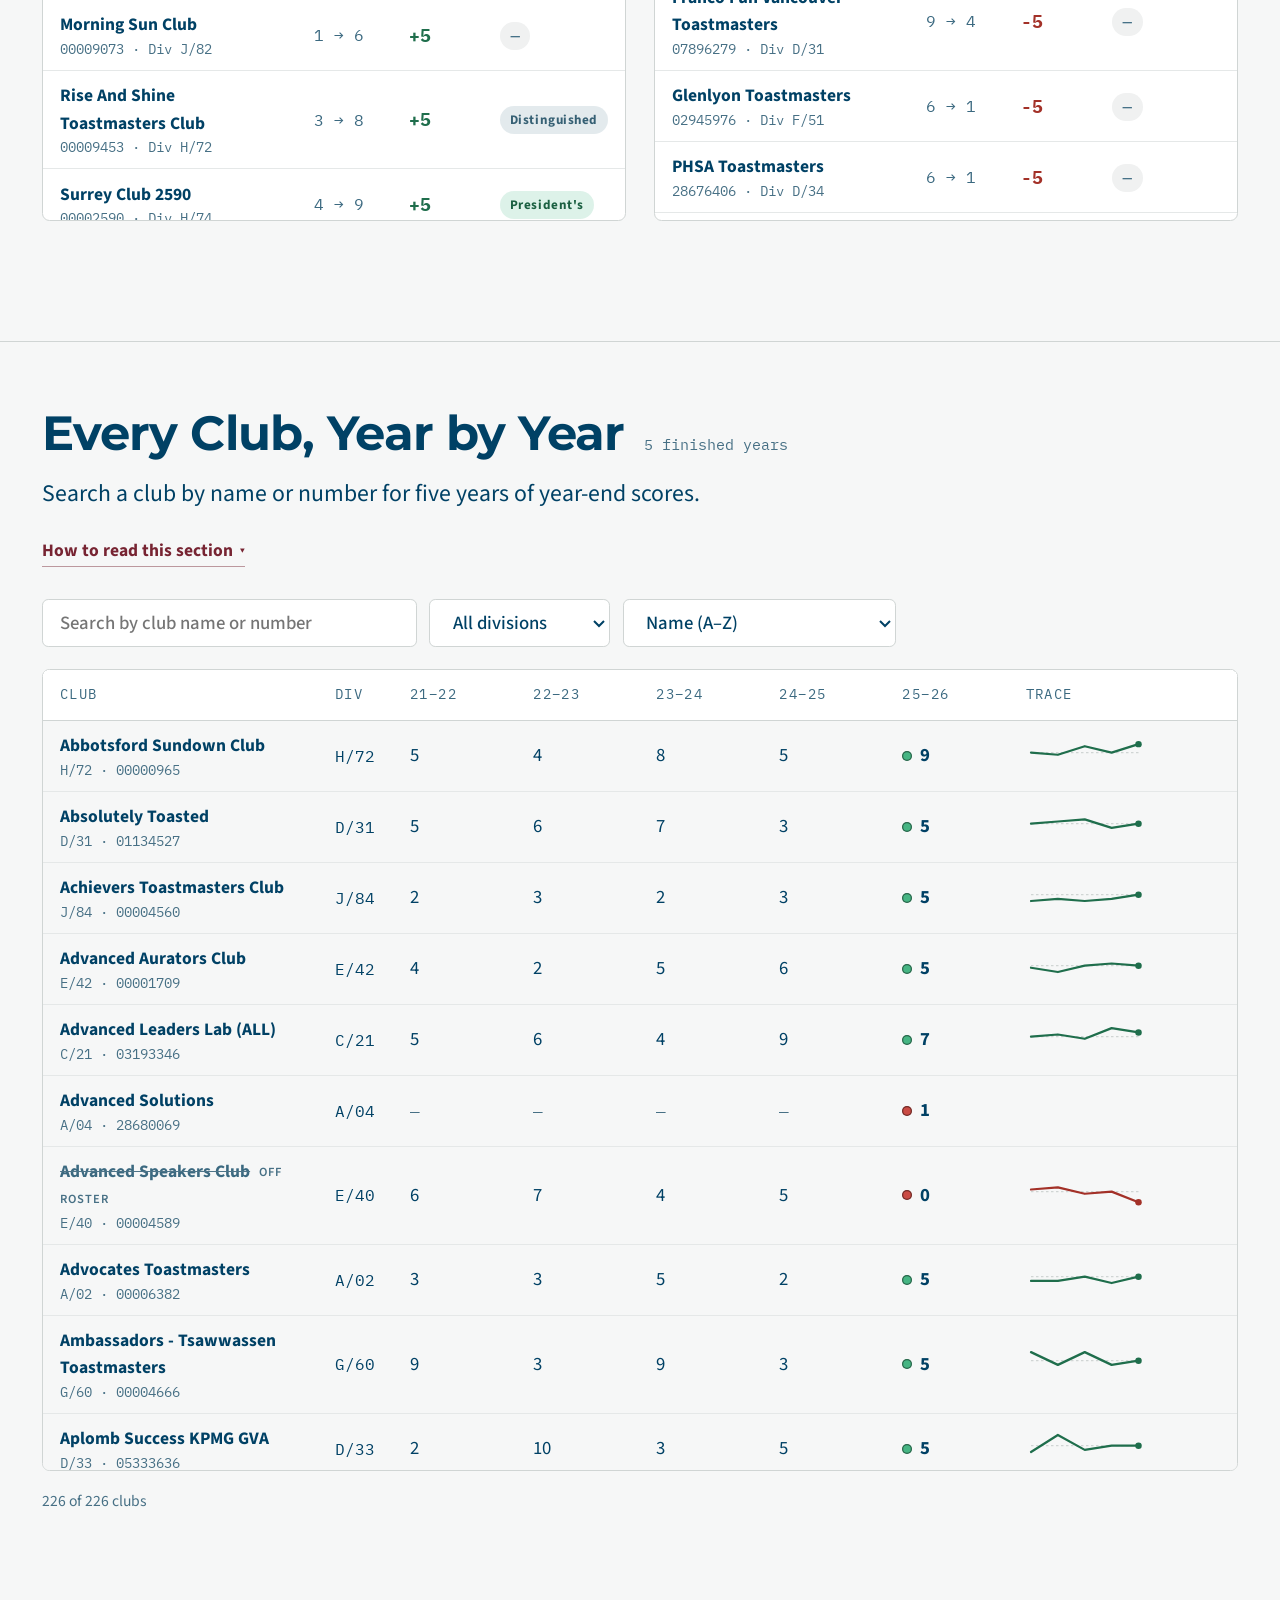
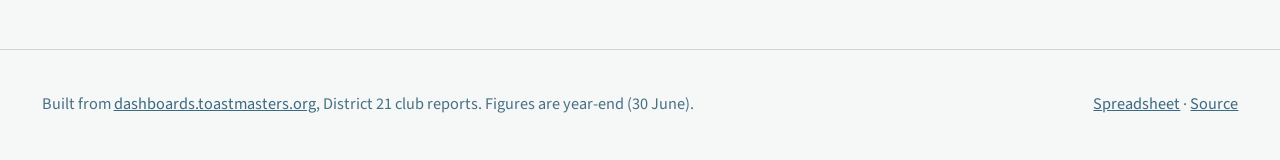
==== commit 318504b6: "Refresh in-year data for November 2026" ====
--- a/docs/index.html
+++ b/docs/index.html
@@ -14,8 +14,8 @@
 <!-- Without these the fetches inside app.js cannot start until the script has
      downloaded and run. Preloading lets the data travel alongside it. -->
 <link rel="preload" href="data.json?v=5744ca057e" as="fetch" type="application/json" crossorigin>
-<link rel="preload" href="live.json?v=a32f7e8226" as="fetch" type="application/json" crossorigin>
-<script>window.__ASSETS__={"styles.css":"styles.css?v=dae8cd0eb7","app.js":"app.js?v=03c140a18f","data.json":"data.json?v=5744ca057e","live.json":"live.json?v=a32f7e8226"};</script>
+<link rel="preload" href="live.json?v=06eabf5694" as="fetch" type="application/json" crossorigin>
+<script>window.__ASSETS__={"styles.css":"styles.css?v=dae8cd0eb7","app.js":"app.js?v=03c140a18f","data.json":"data.json?v=5744ca057e","live.json":"live.json?v=06eabf5694"};</script>
 </head>
 <body>
 
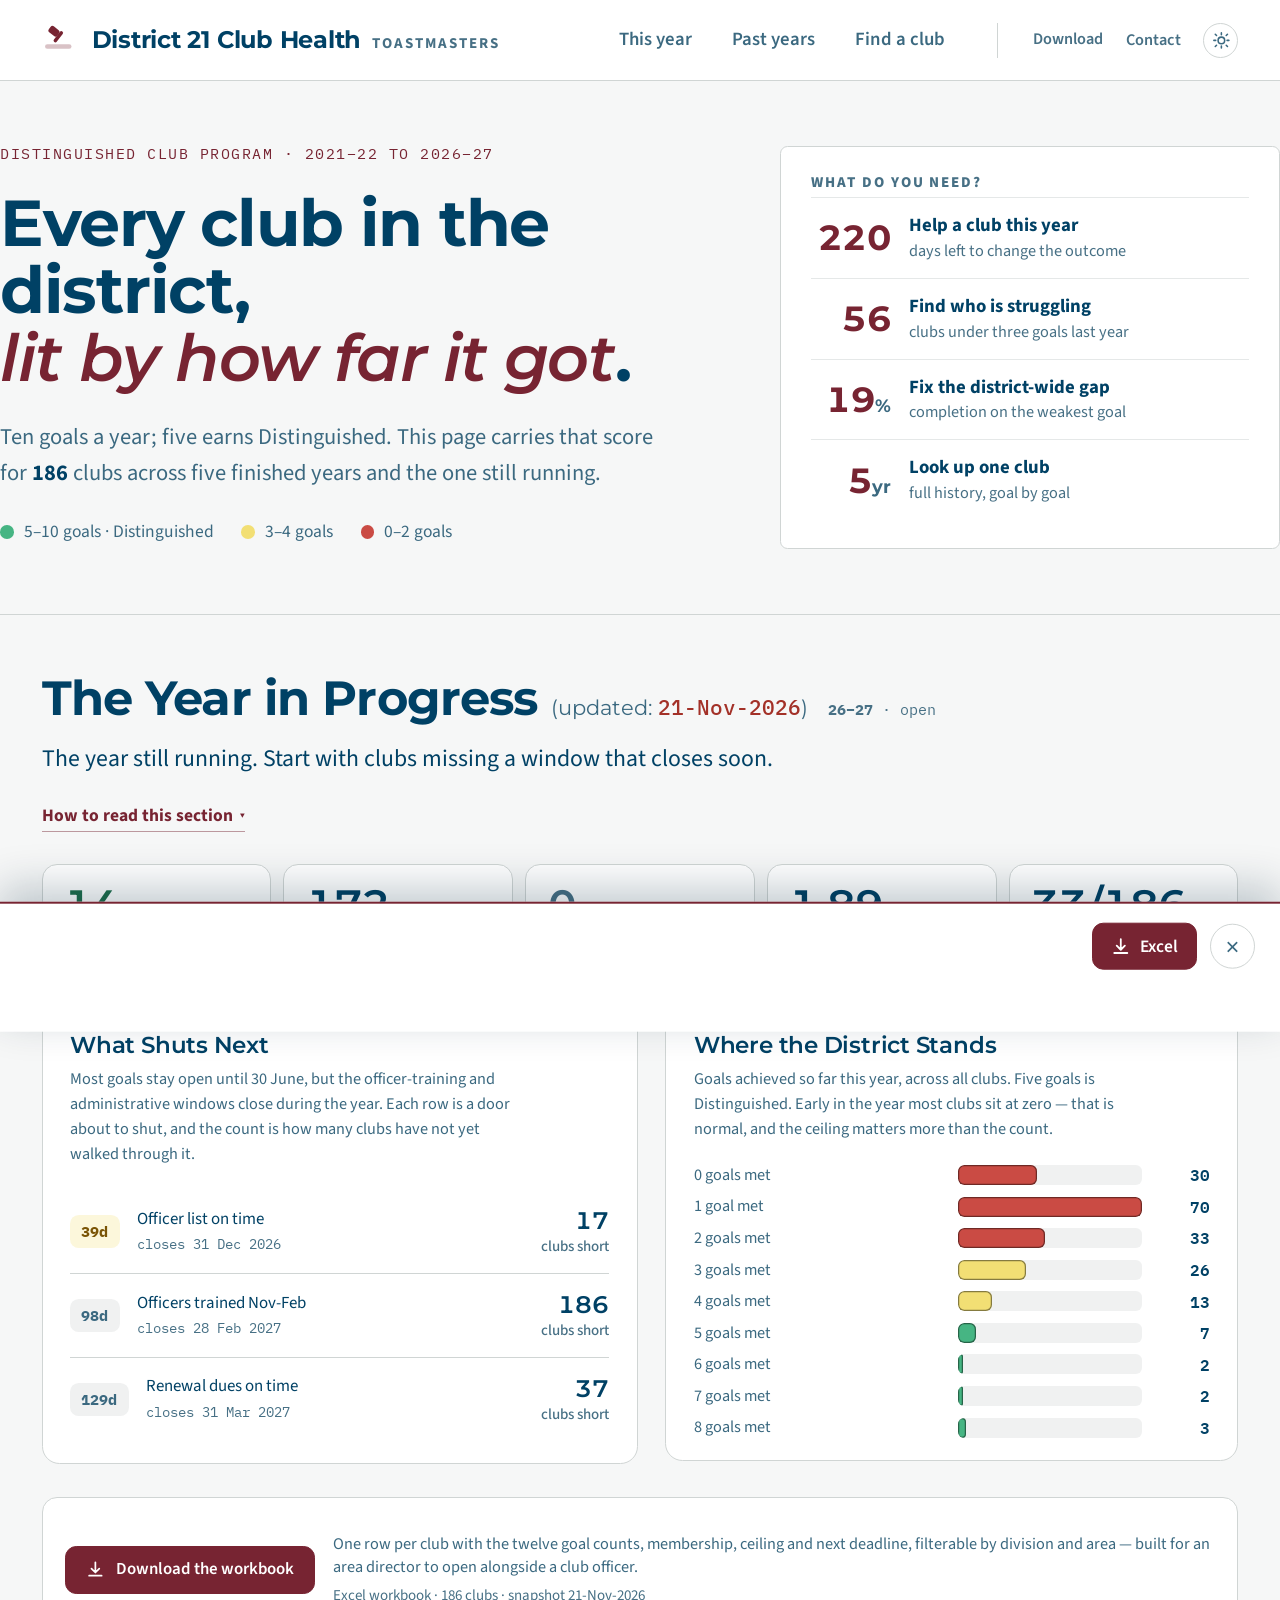
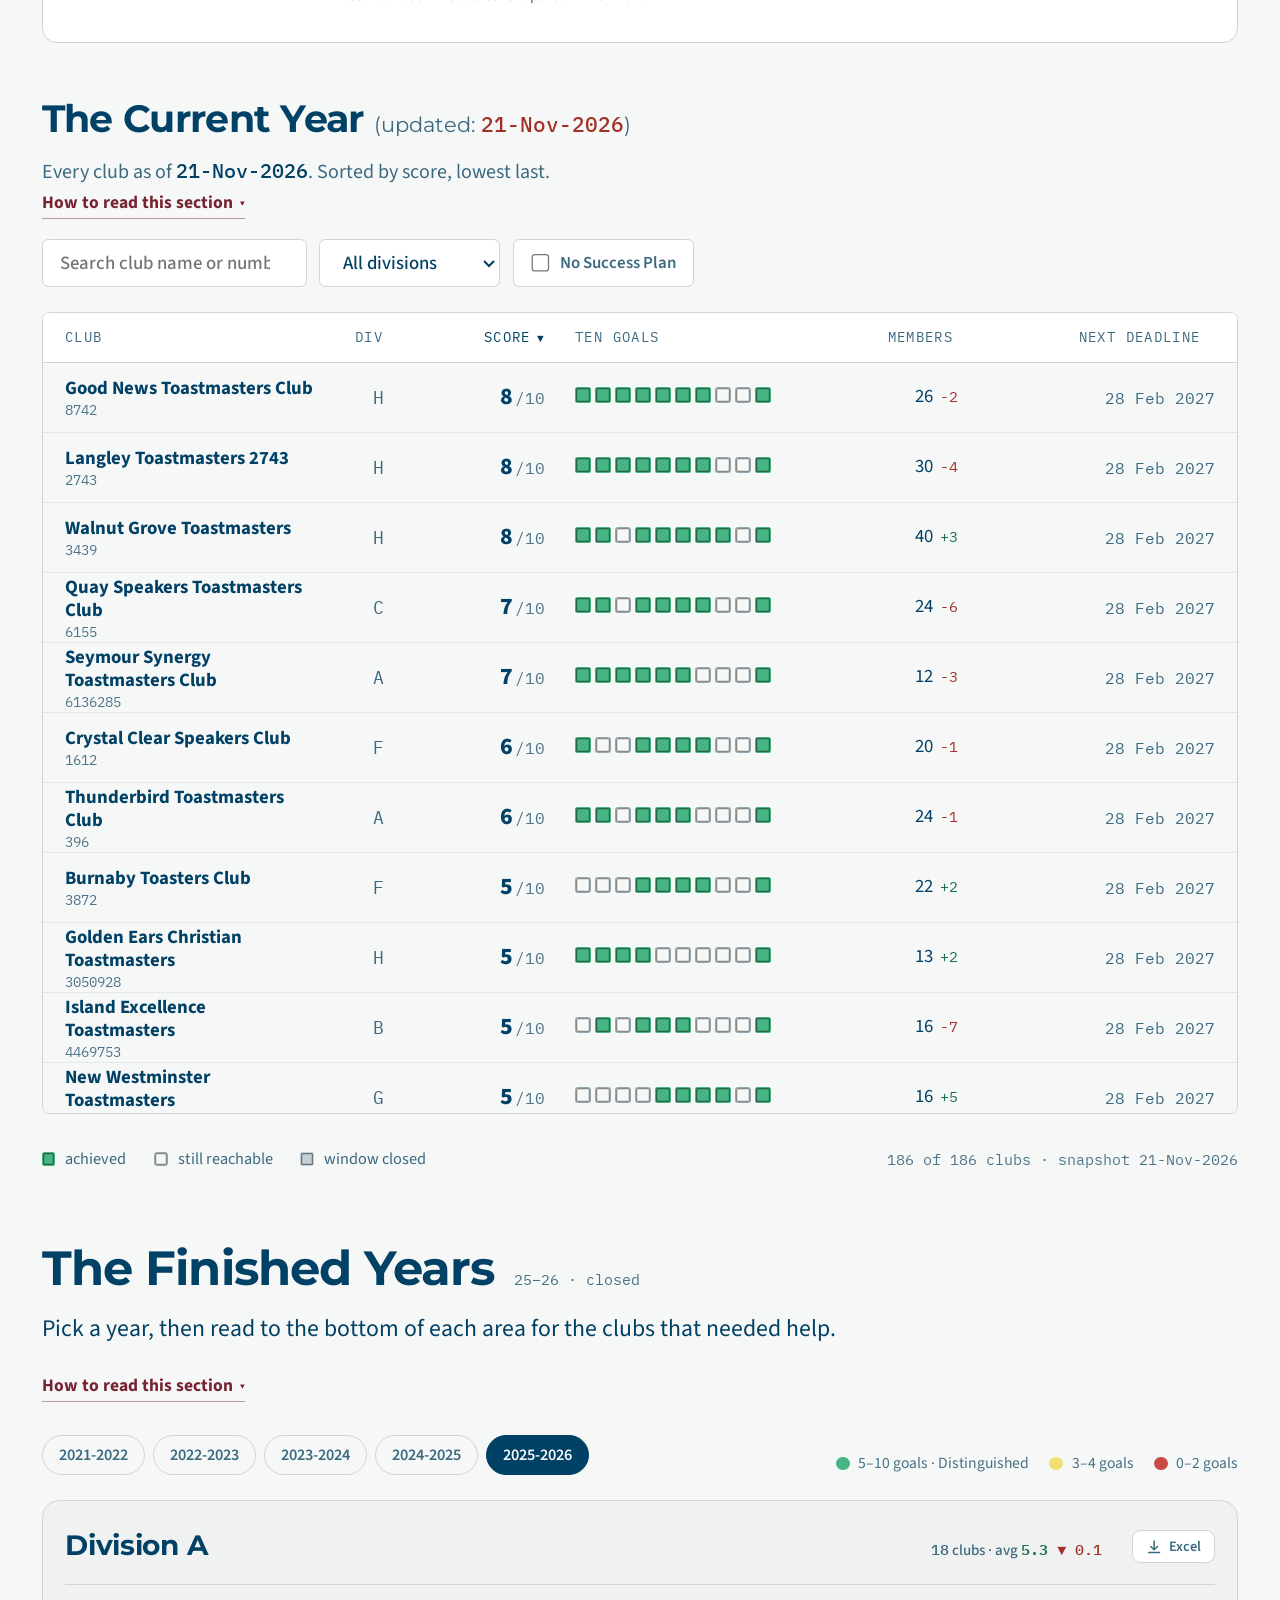
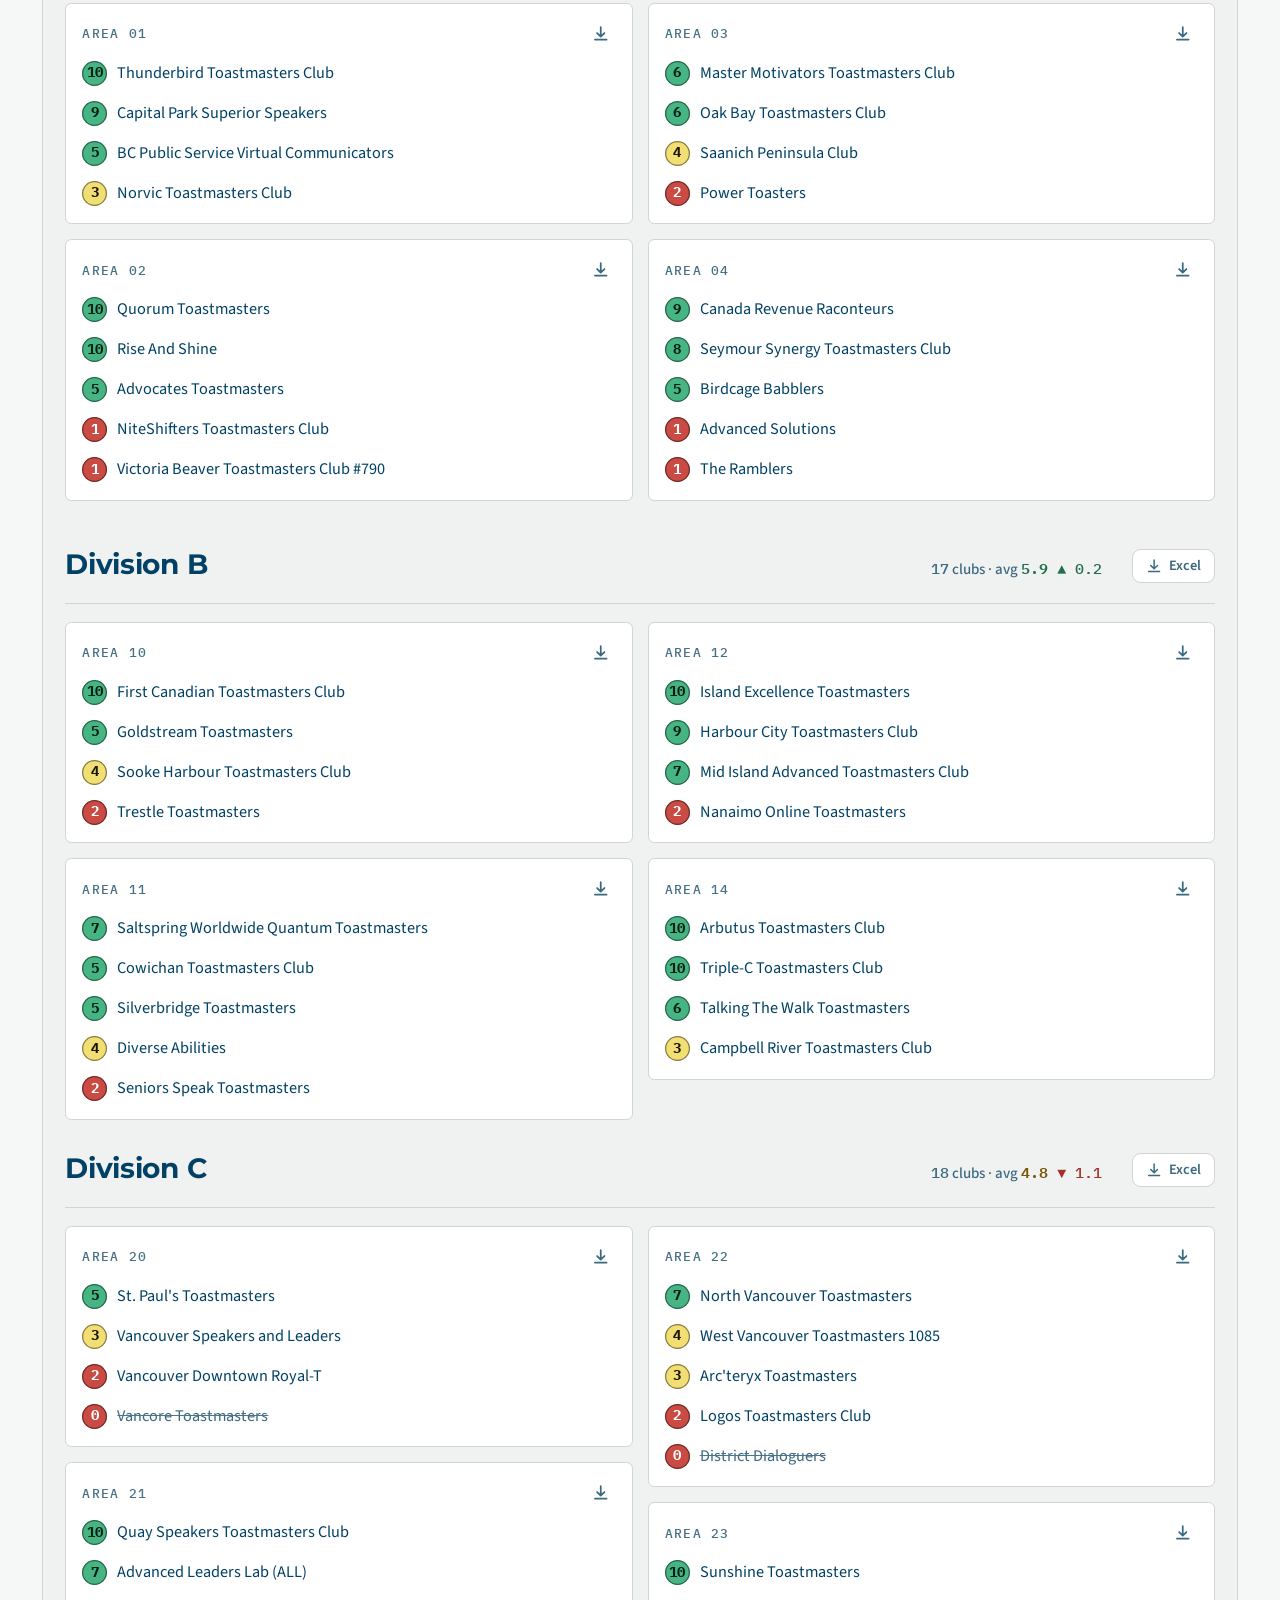
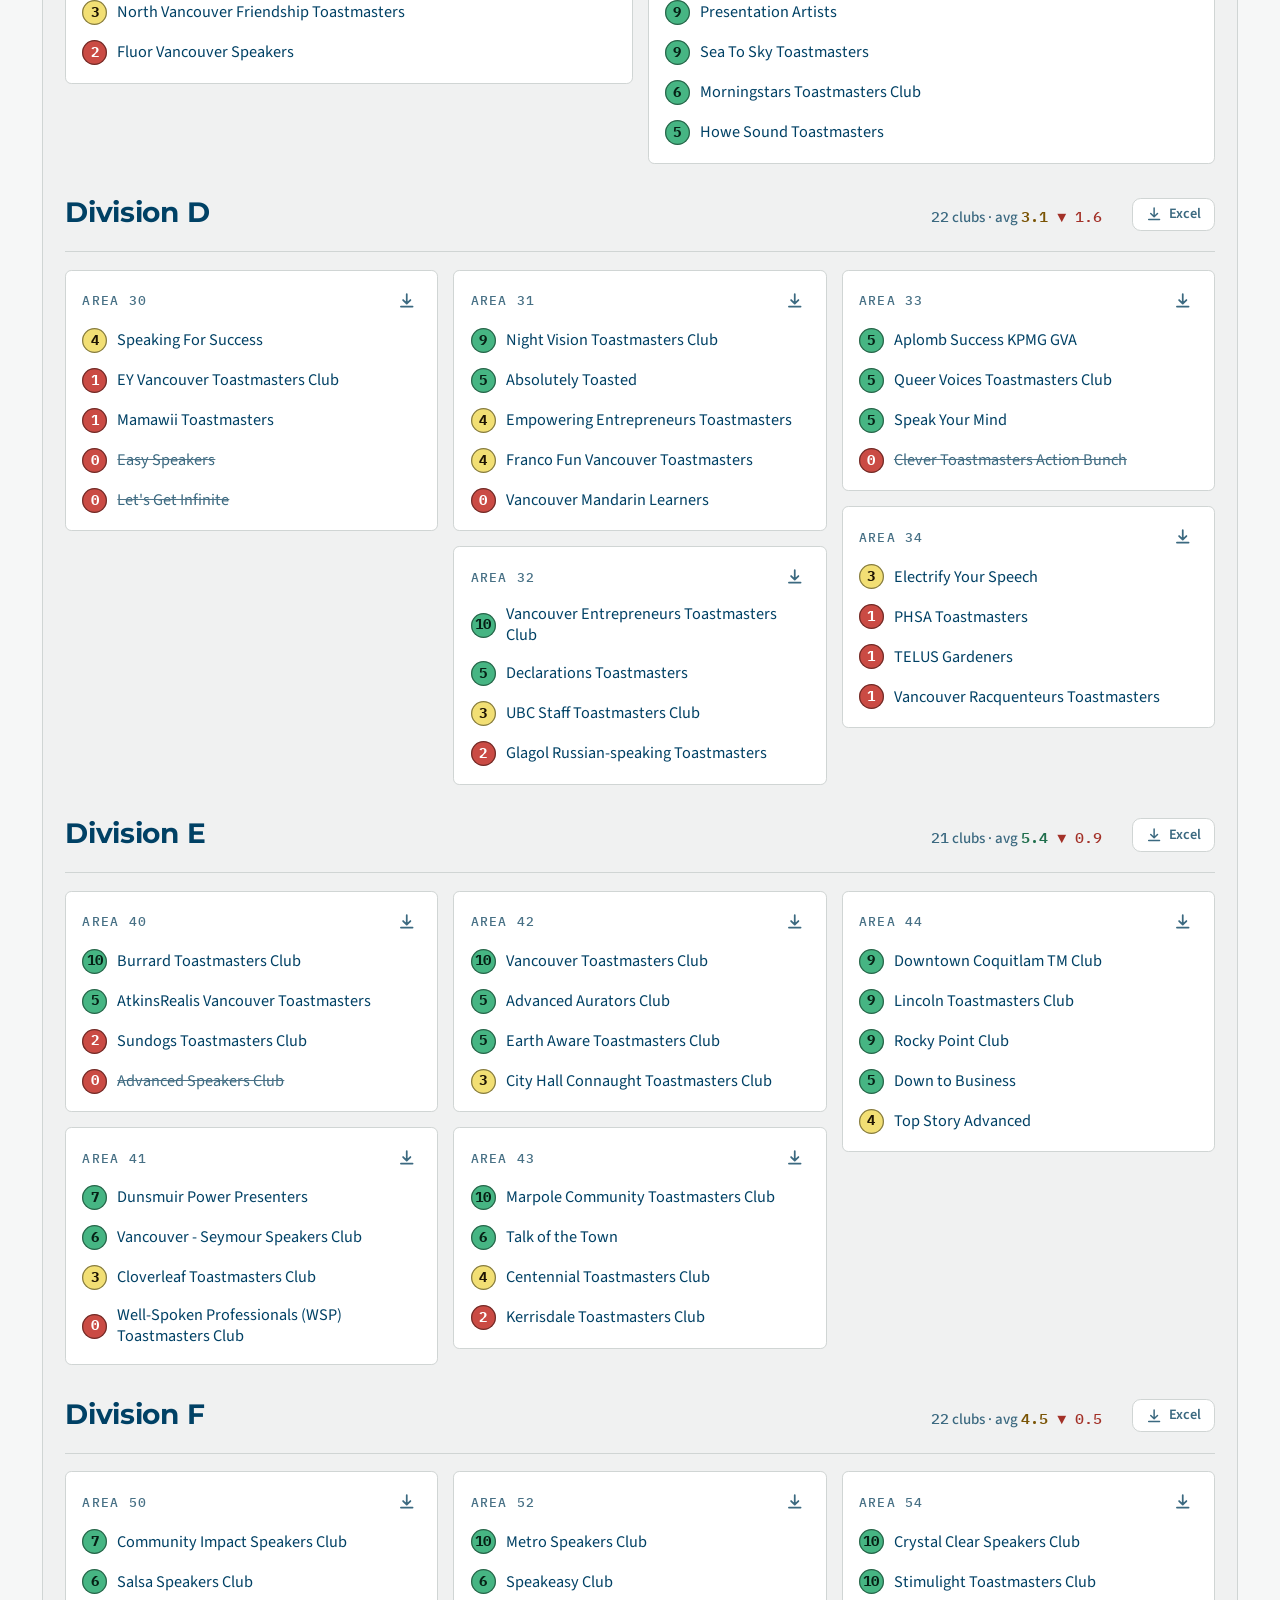
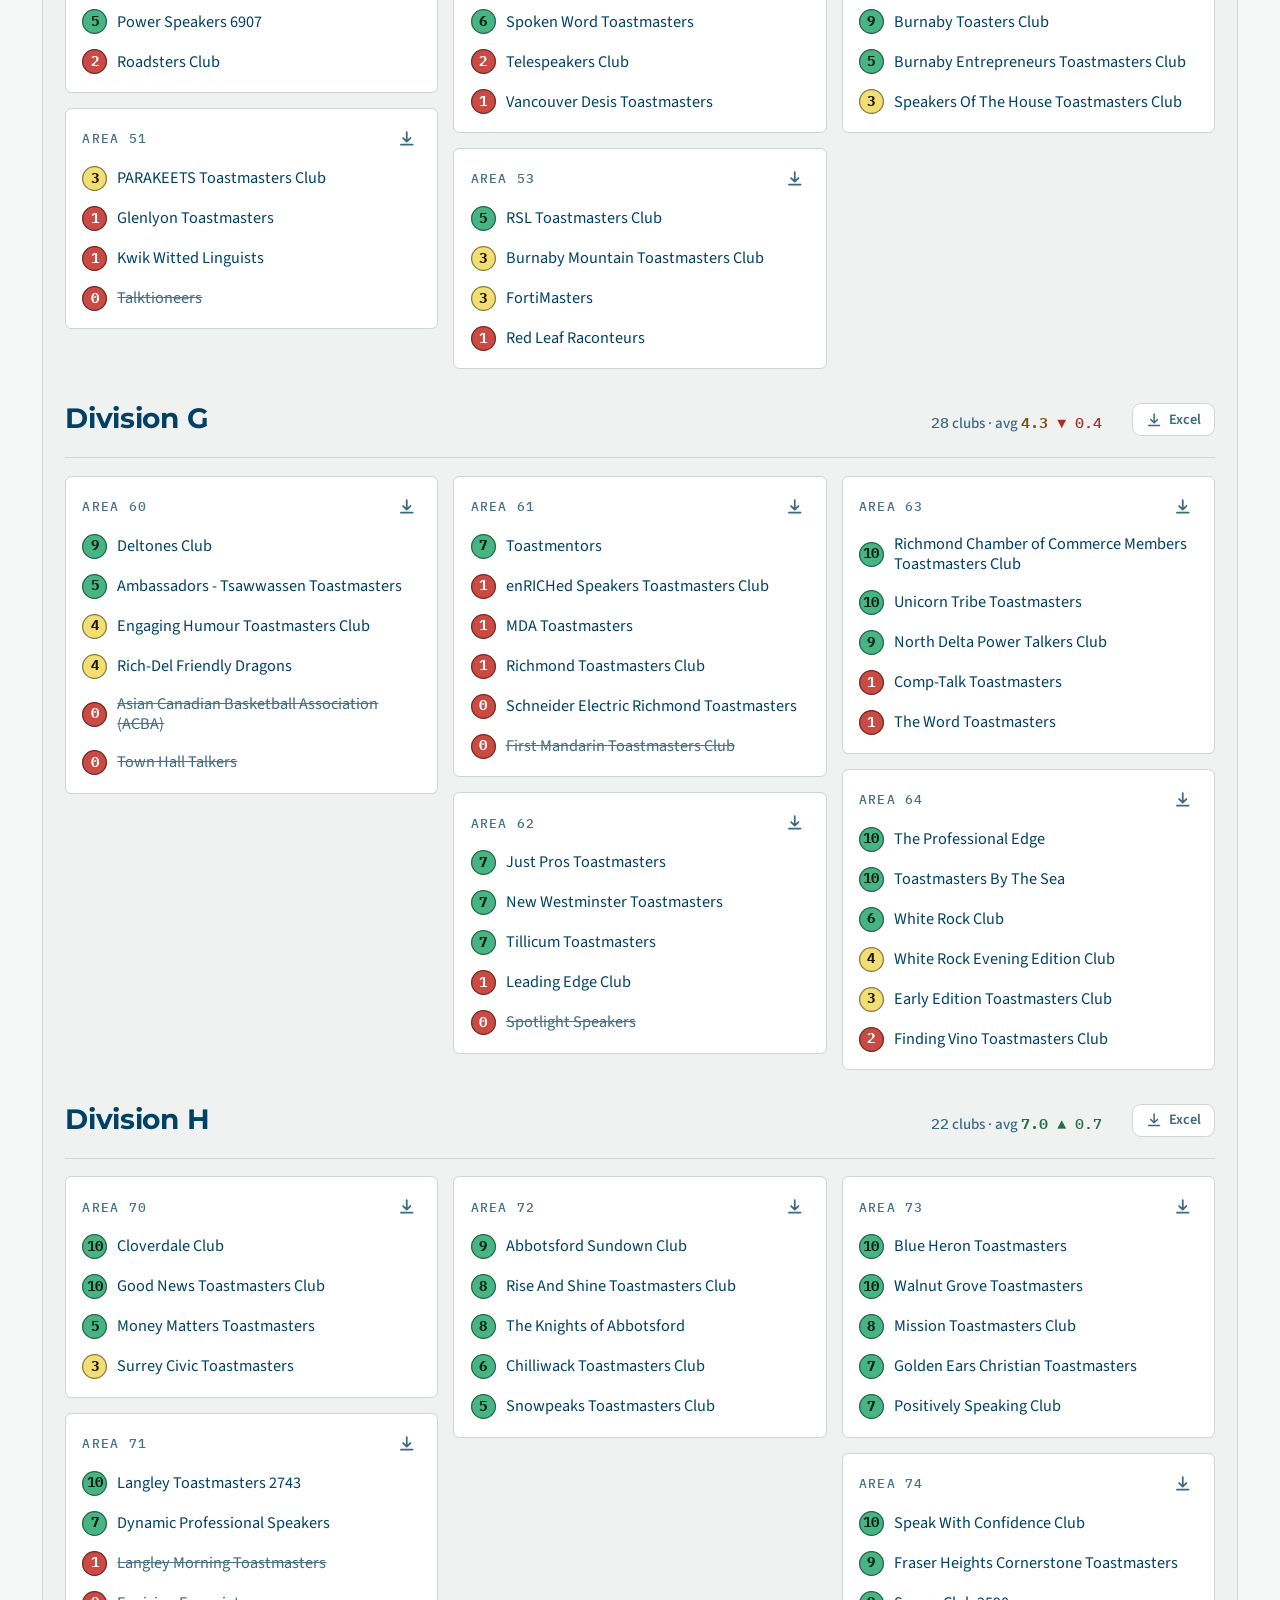
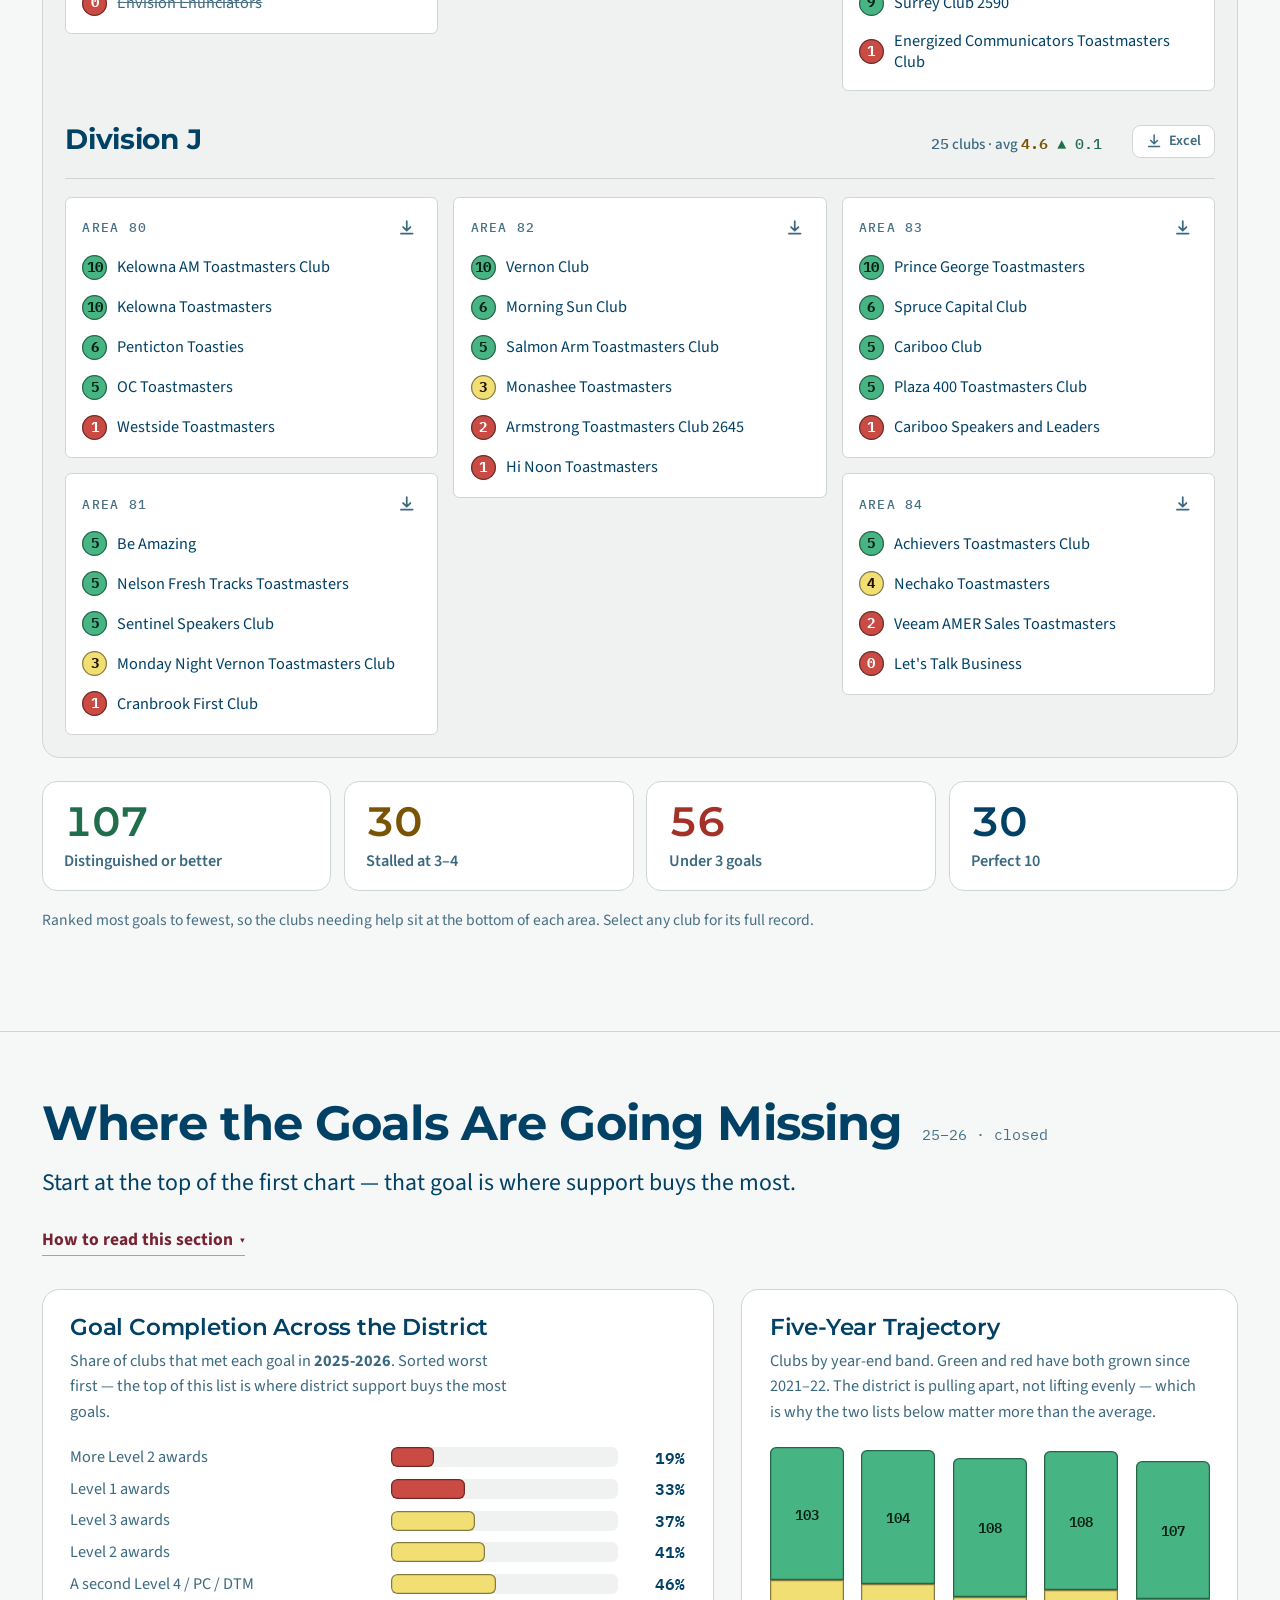
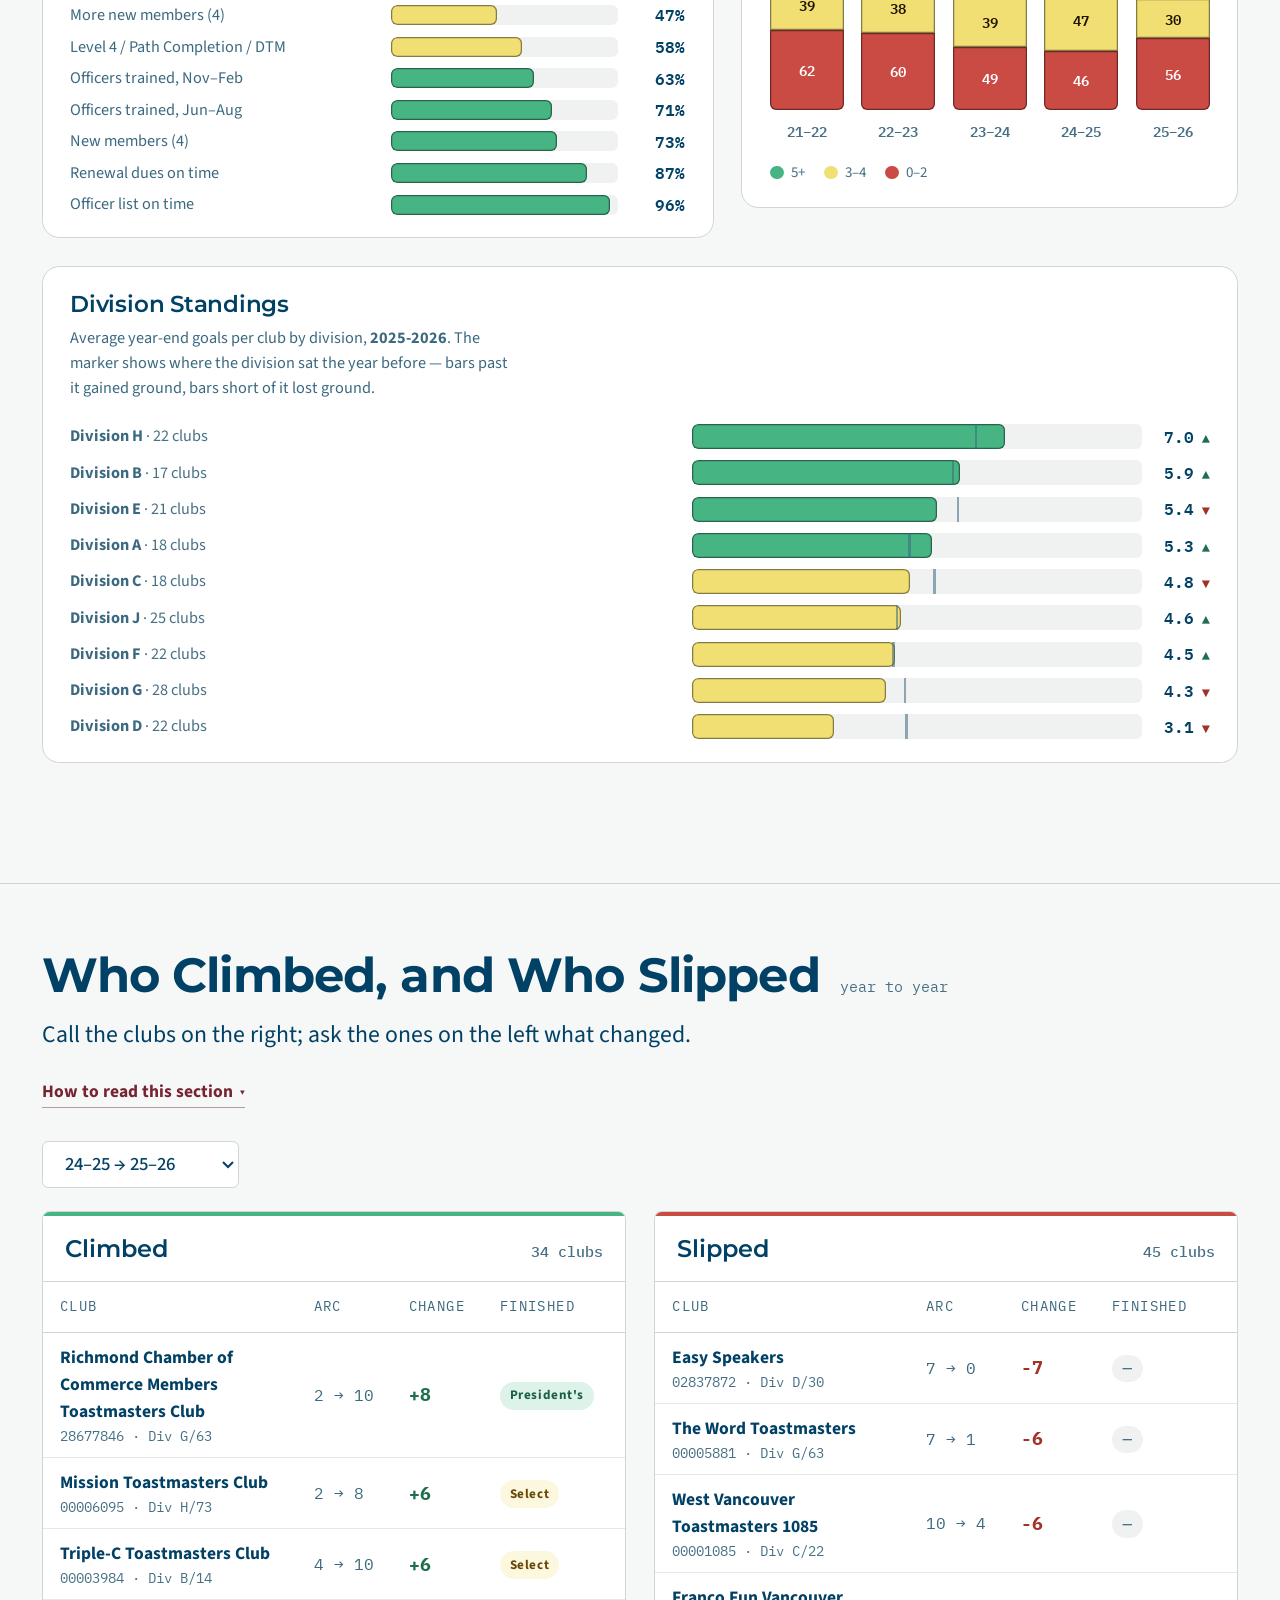
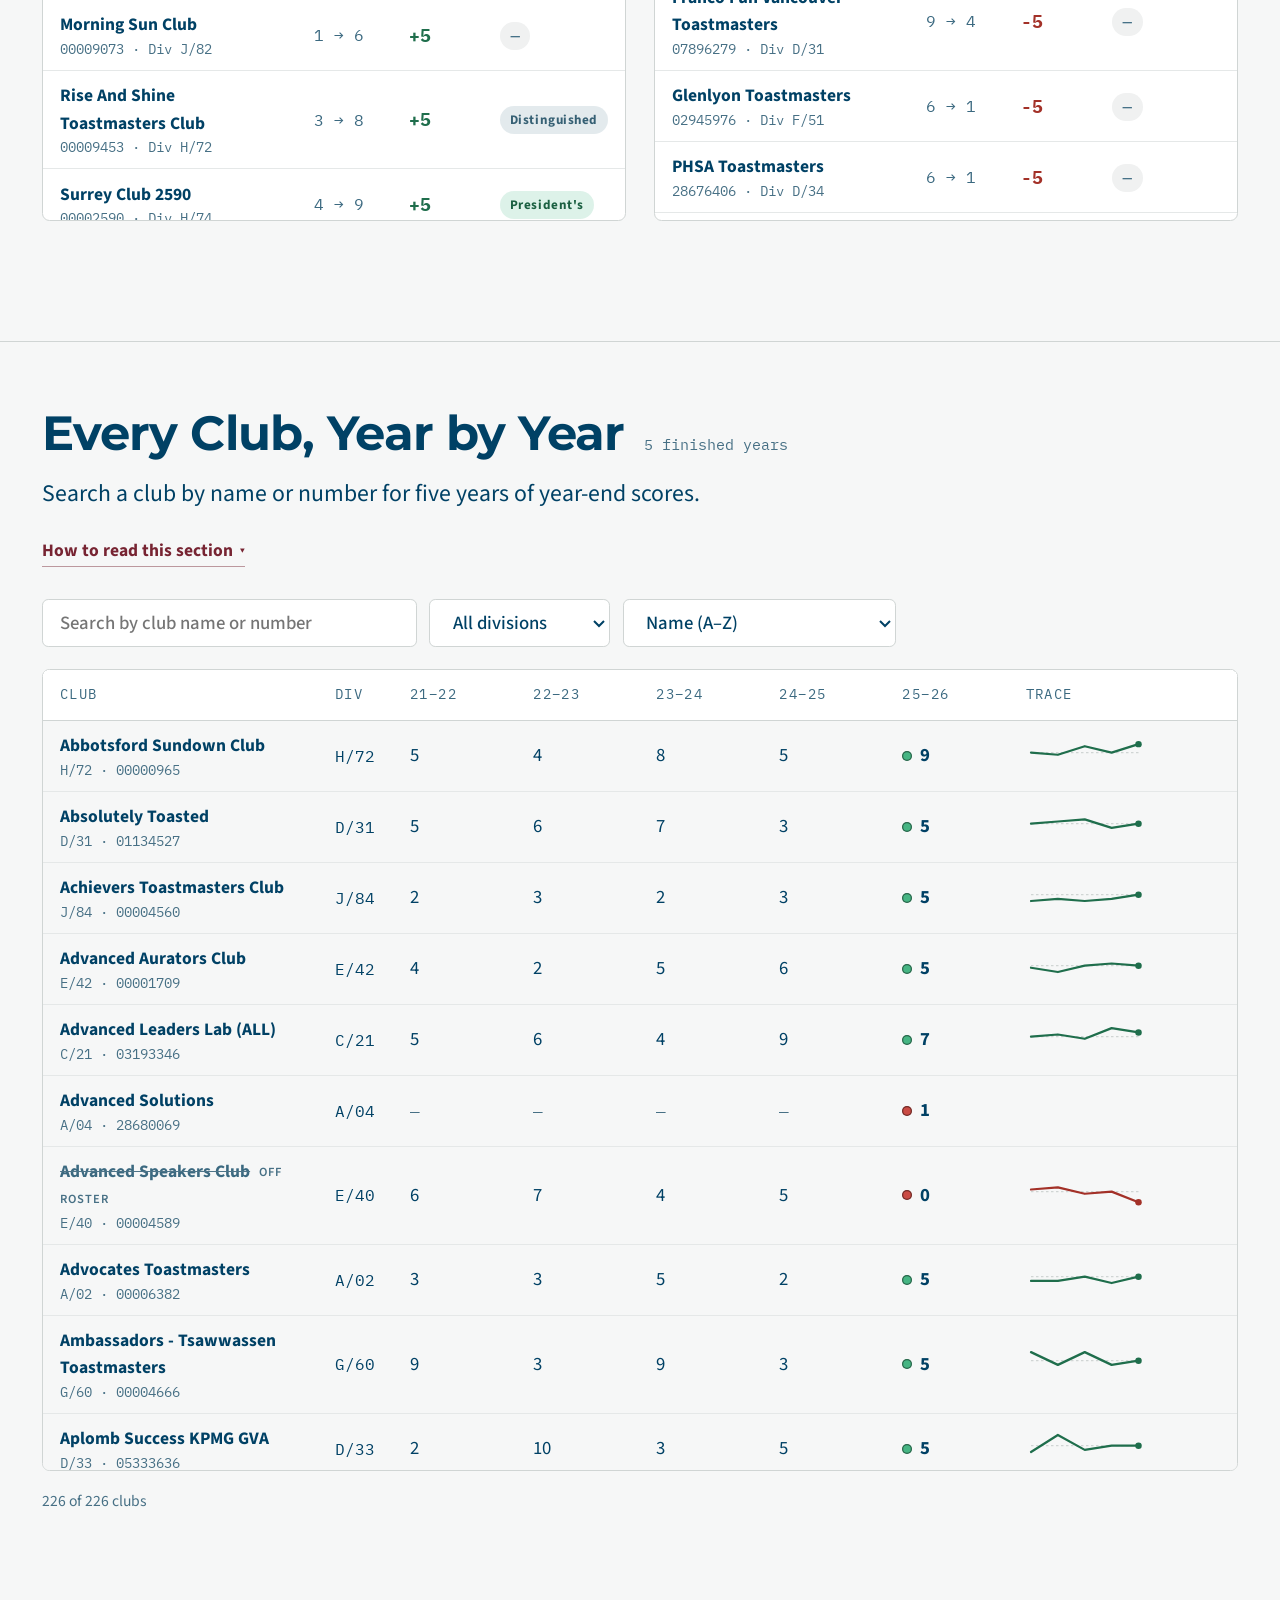
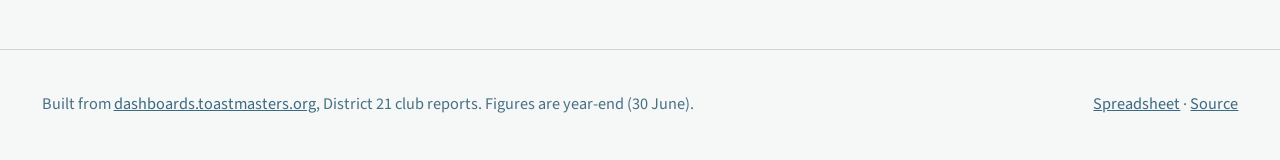
==== commit a545f6fa: "Refresh in-year data for November 2026" ====
--- a/docs/index.html
+++ b/docs/index.html
@@ -14,8 +14,8 @@
 <!-- Without these the fetches inside app.js cannot start until the script has
      downloaded and run. Preloading lets the data travel alongside it. -->
 <link rel="preload" href="data.json?v=5744ca057e" as="fetch" type="application/json" crossorigin>
-<link rel="preload" href="live.json?v=06eabf5694" as="fetch" type="application/json" crossorigin>
-<script>window.__ASSETS__={"styles.css":"styles.css?v=dae8cd0eb7","app.js":"app.js?v=03c140a18f","data.json":"data.json?v=5744ca057e","live.json":"live.json?v=06eabf5694"};</script>
+<link rel="preload" href="live.json?v=0fdf0695f5" as="fetch" type="application/json" crossorigin>
+<script>window.__ASSETS__={"styles.css":"styles.css?v=dae8cd0eb7","app.js":"app.js?v=03c140a18f","data.json":"data.json?v=5744ca057e","live.json":"live.json?v=0fdf0695f5"};</script>
 </head>
 <body>
 
